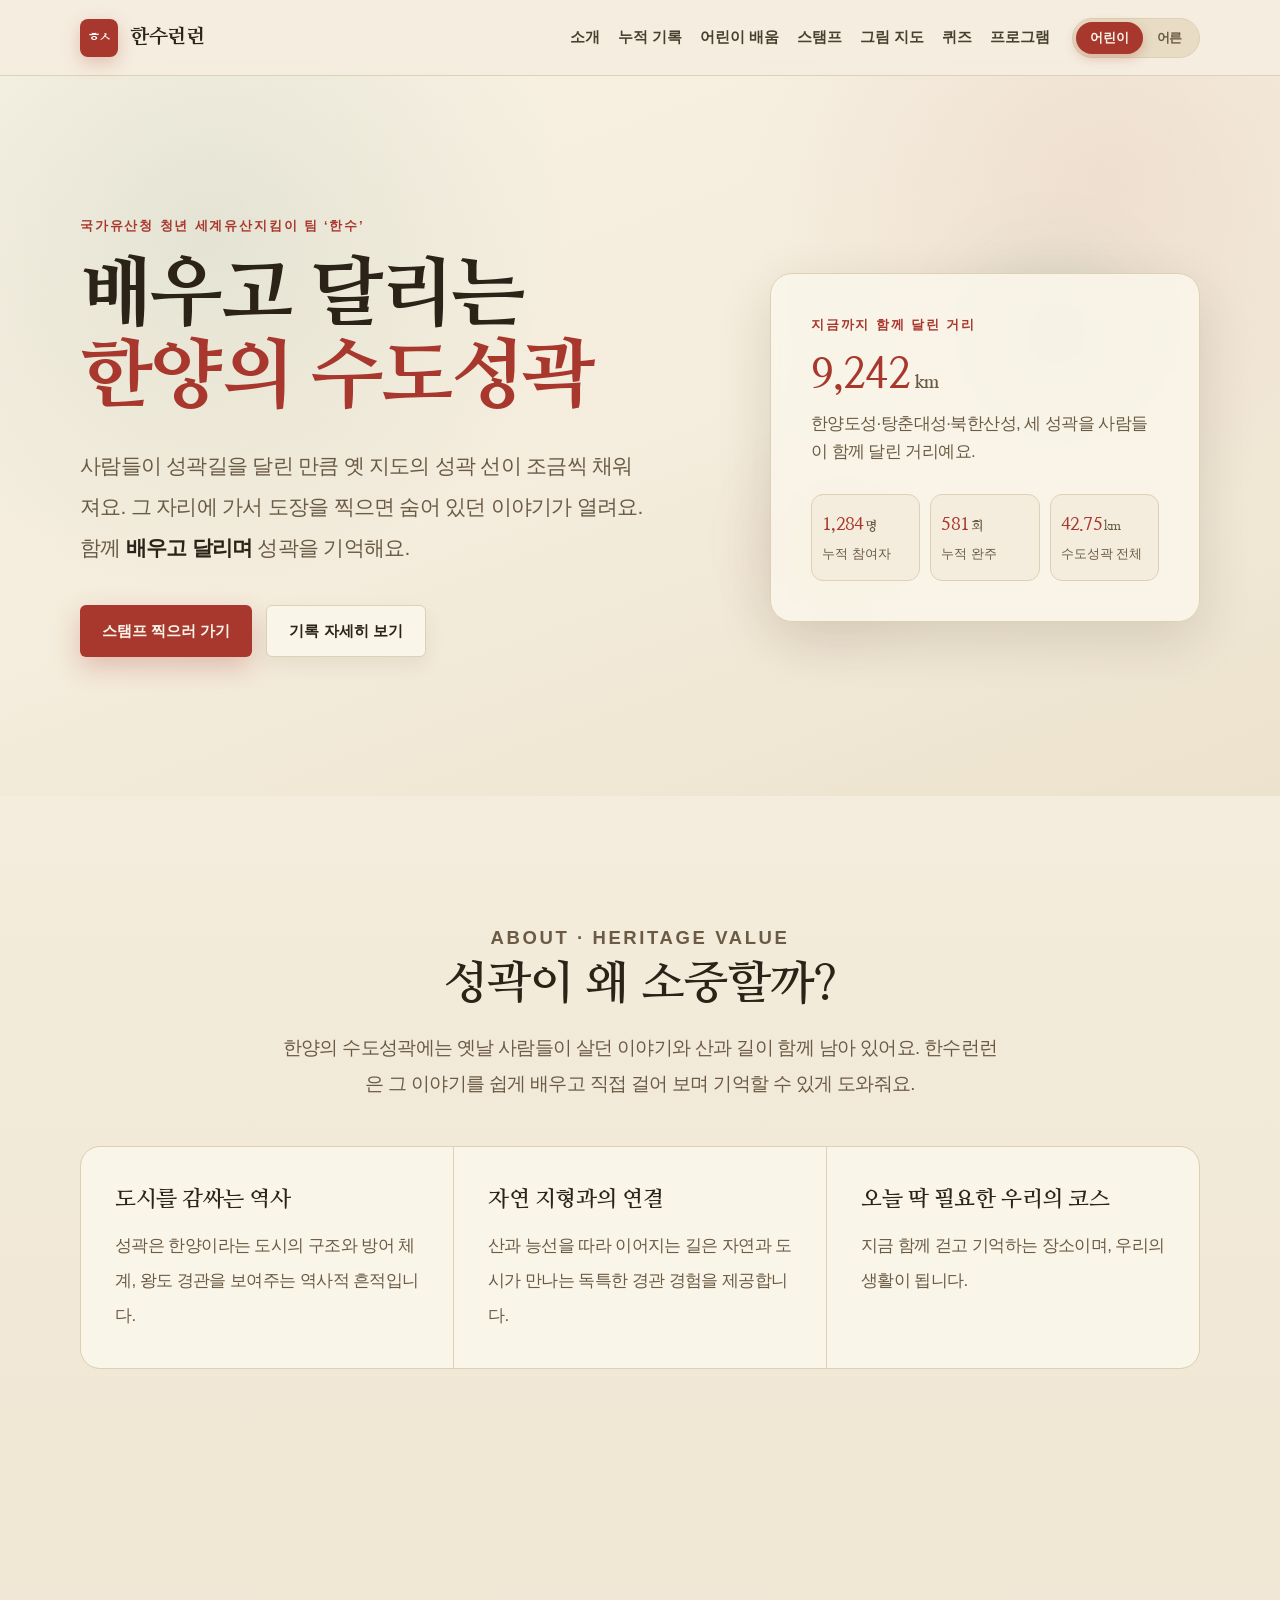
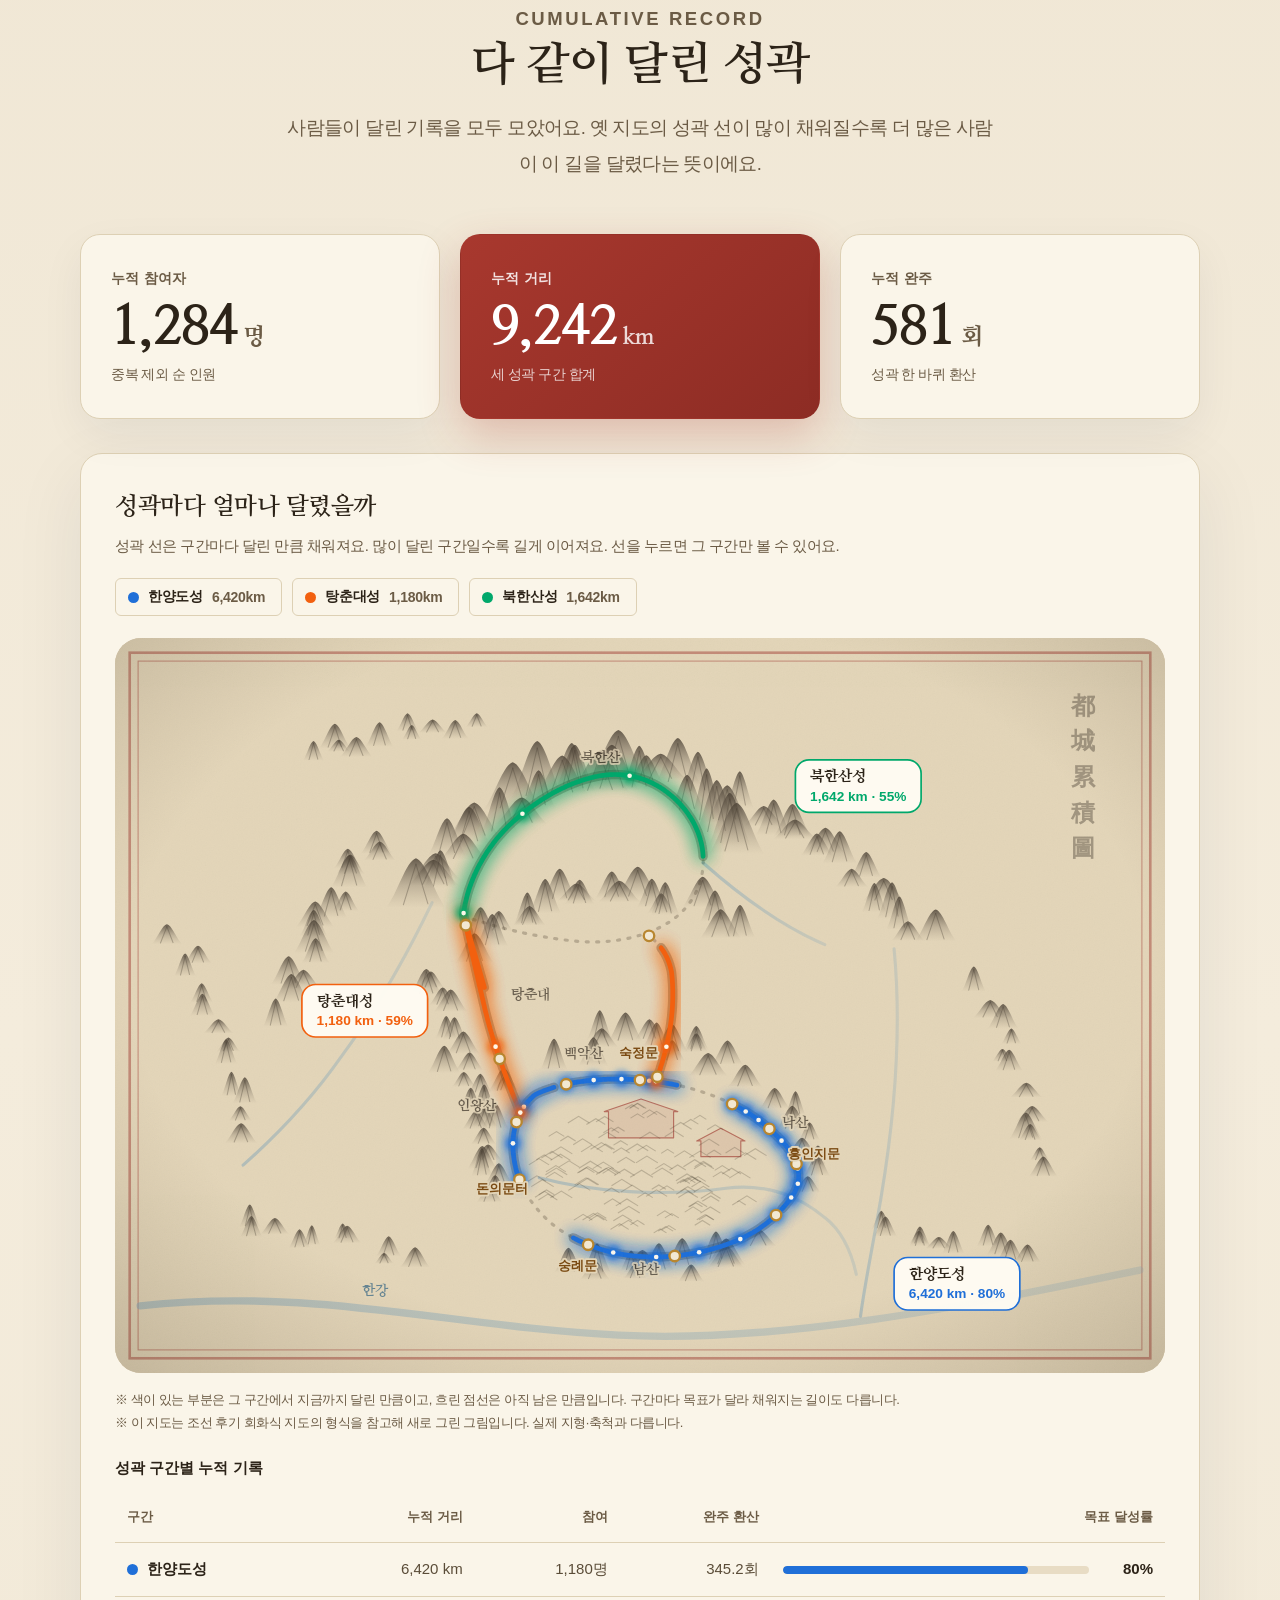
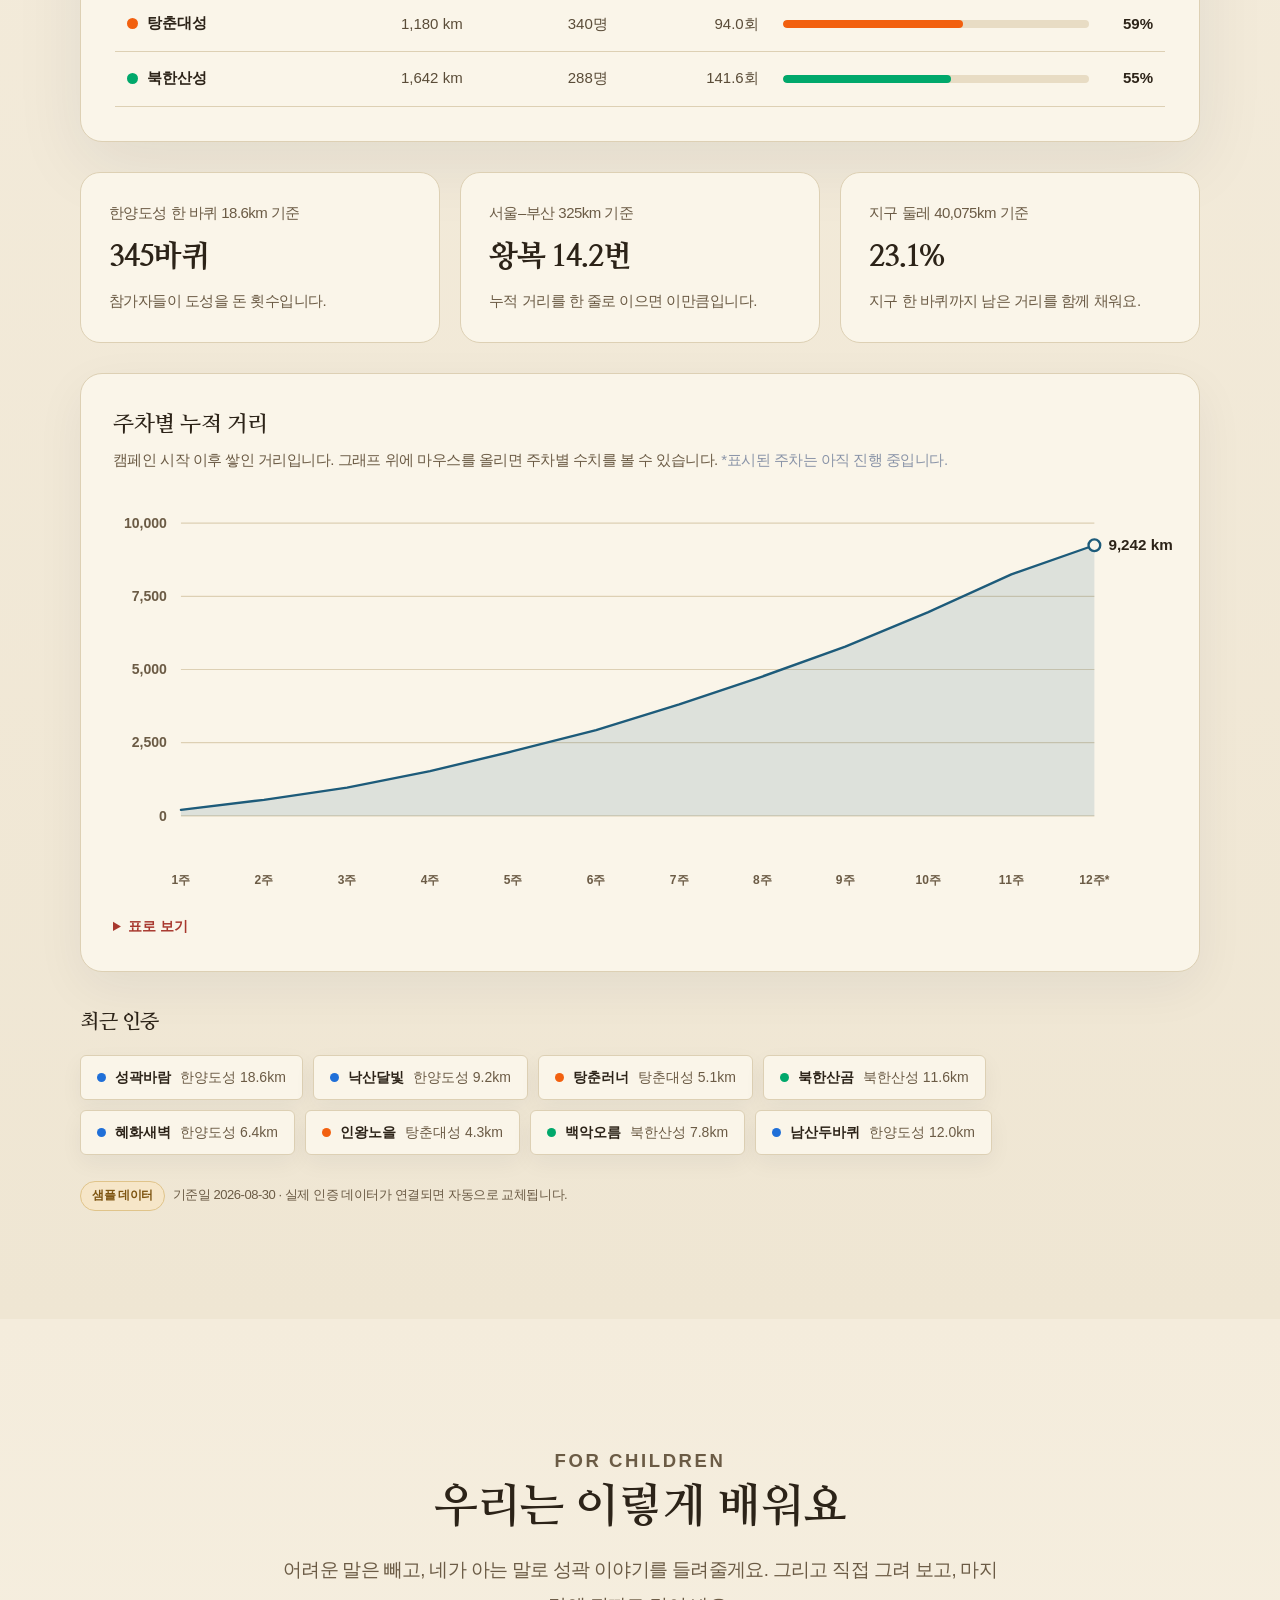
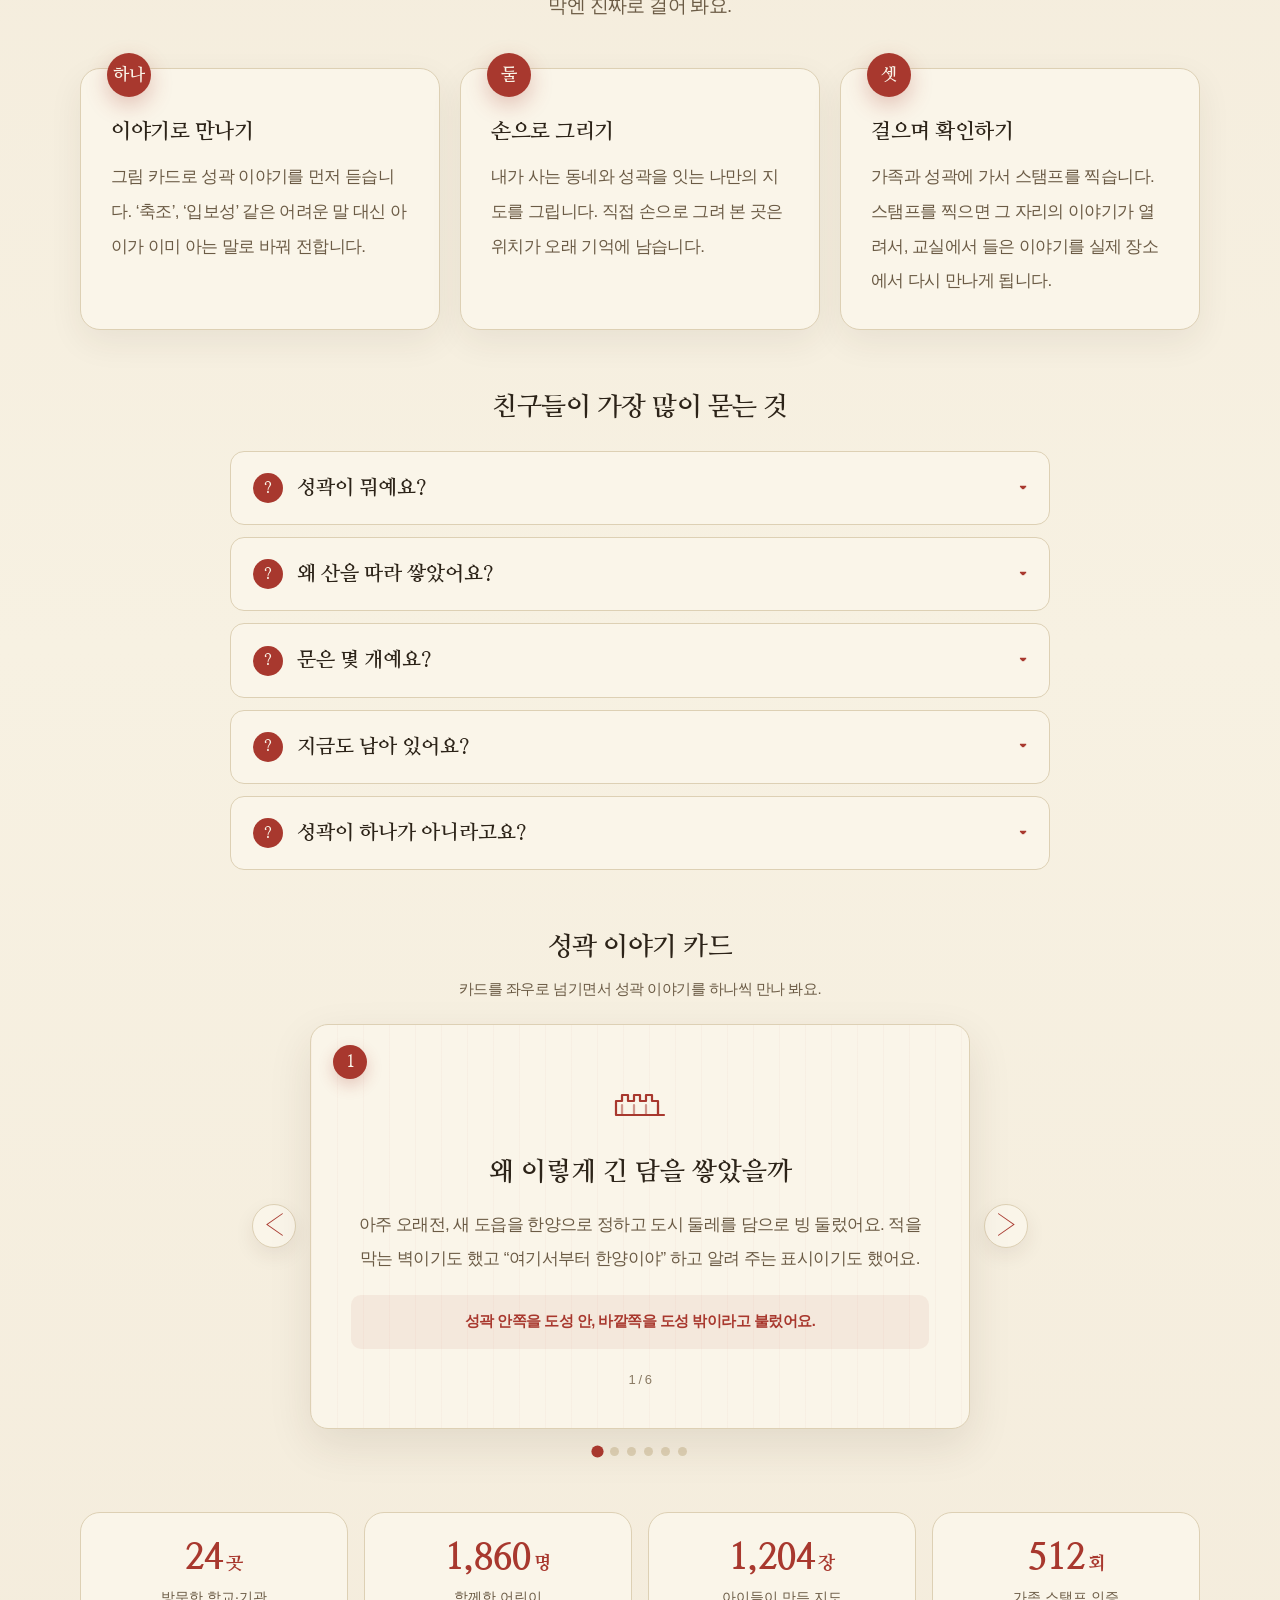
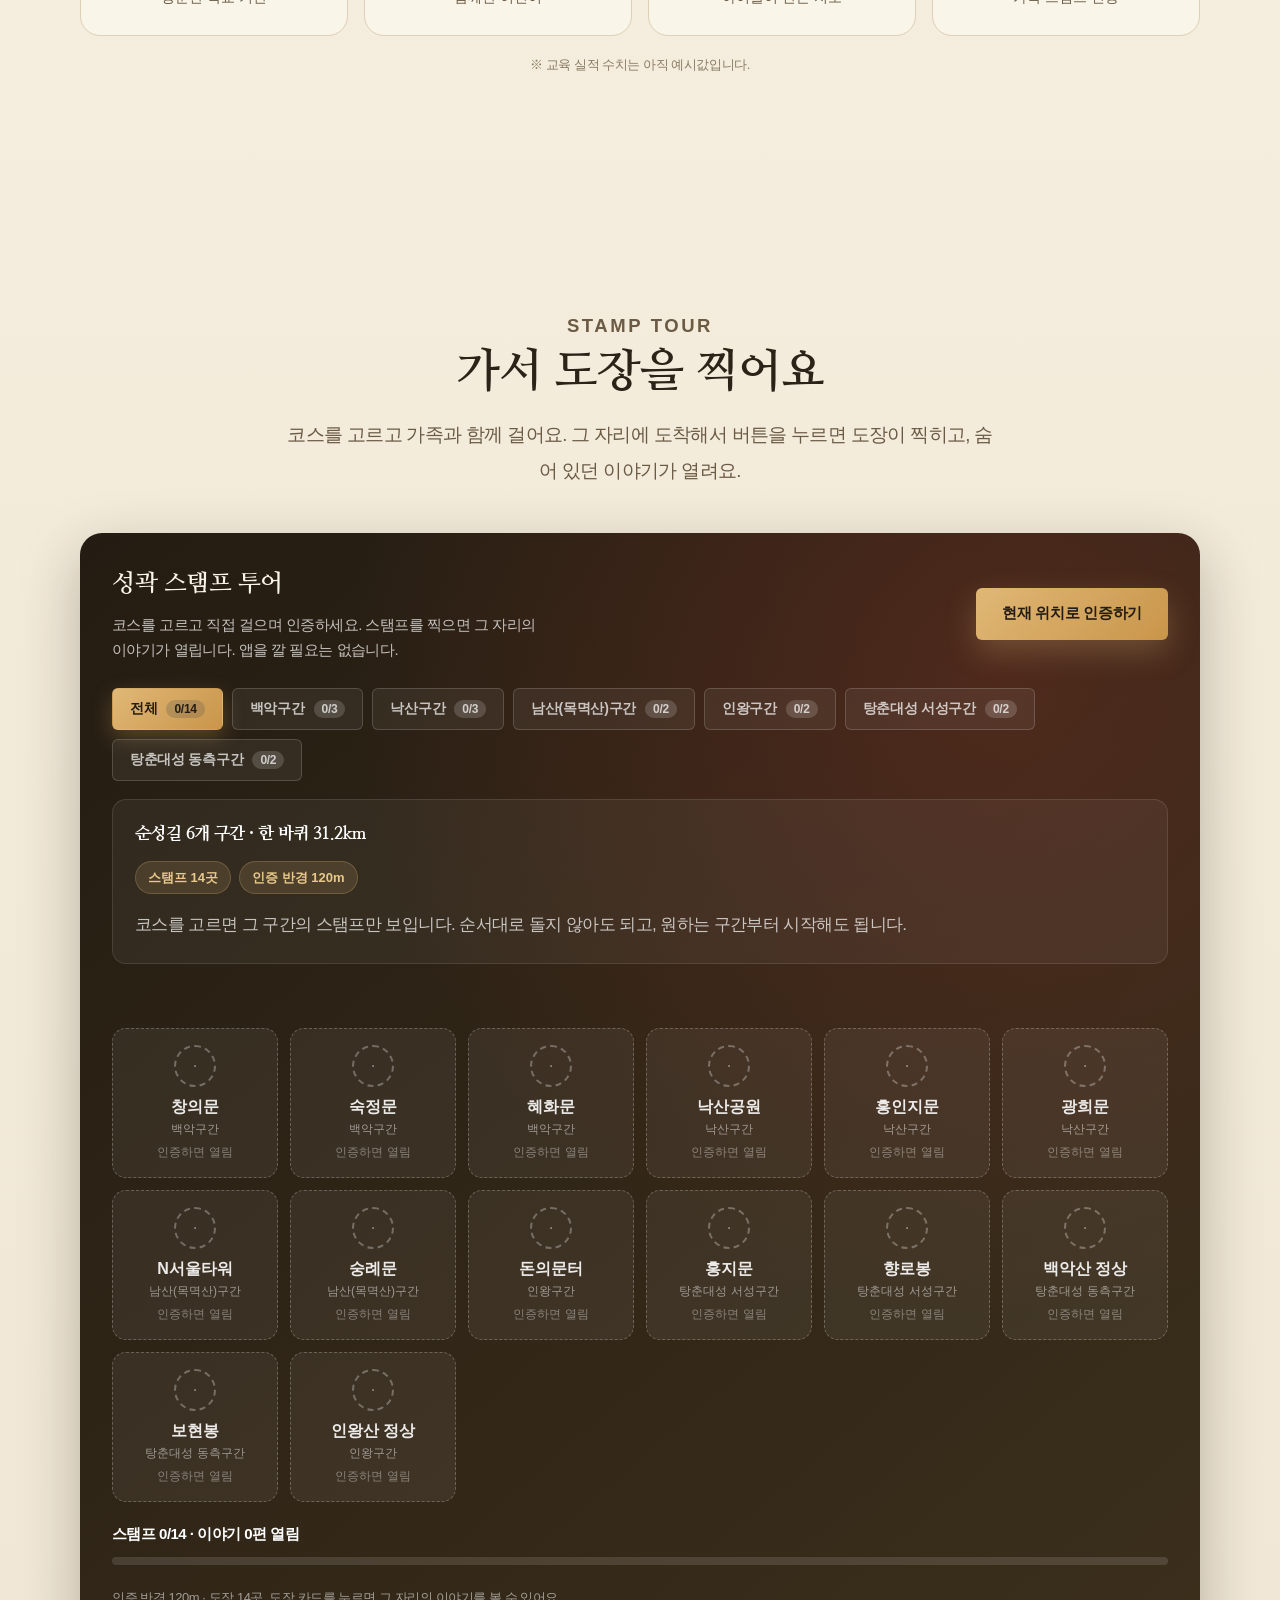
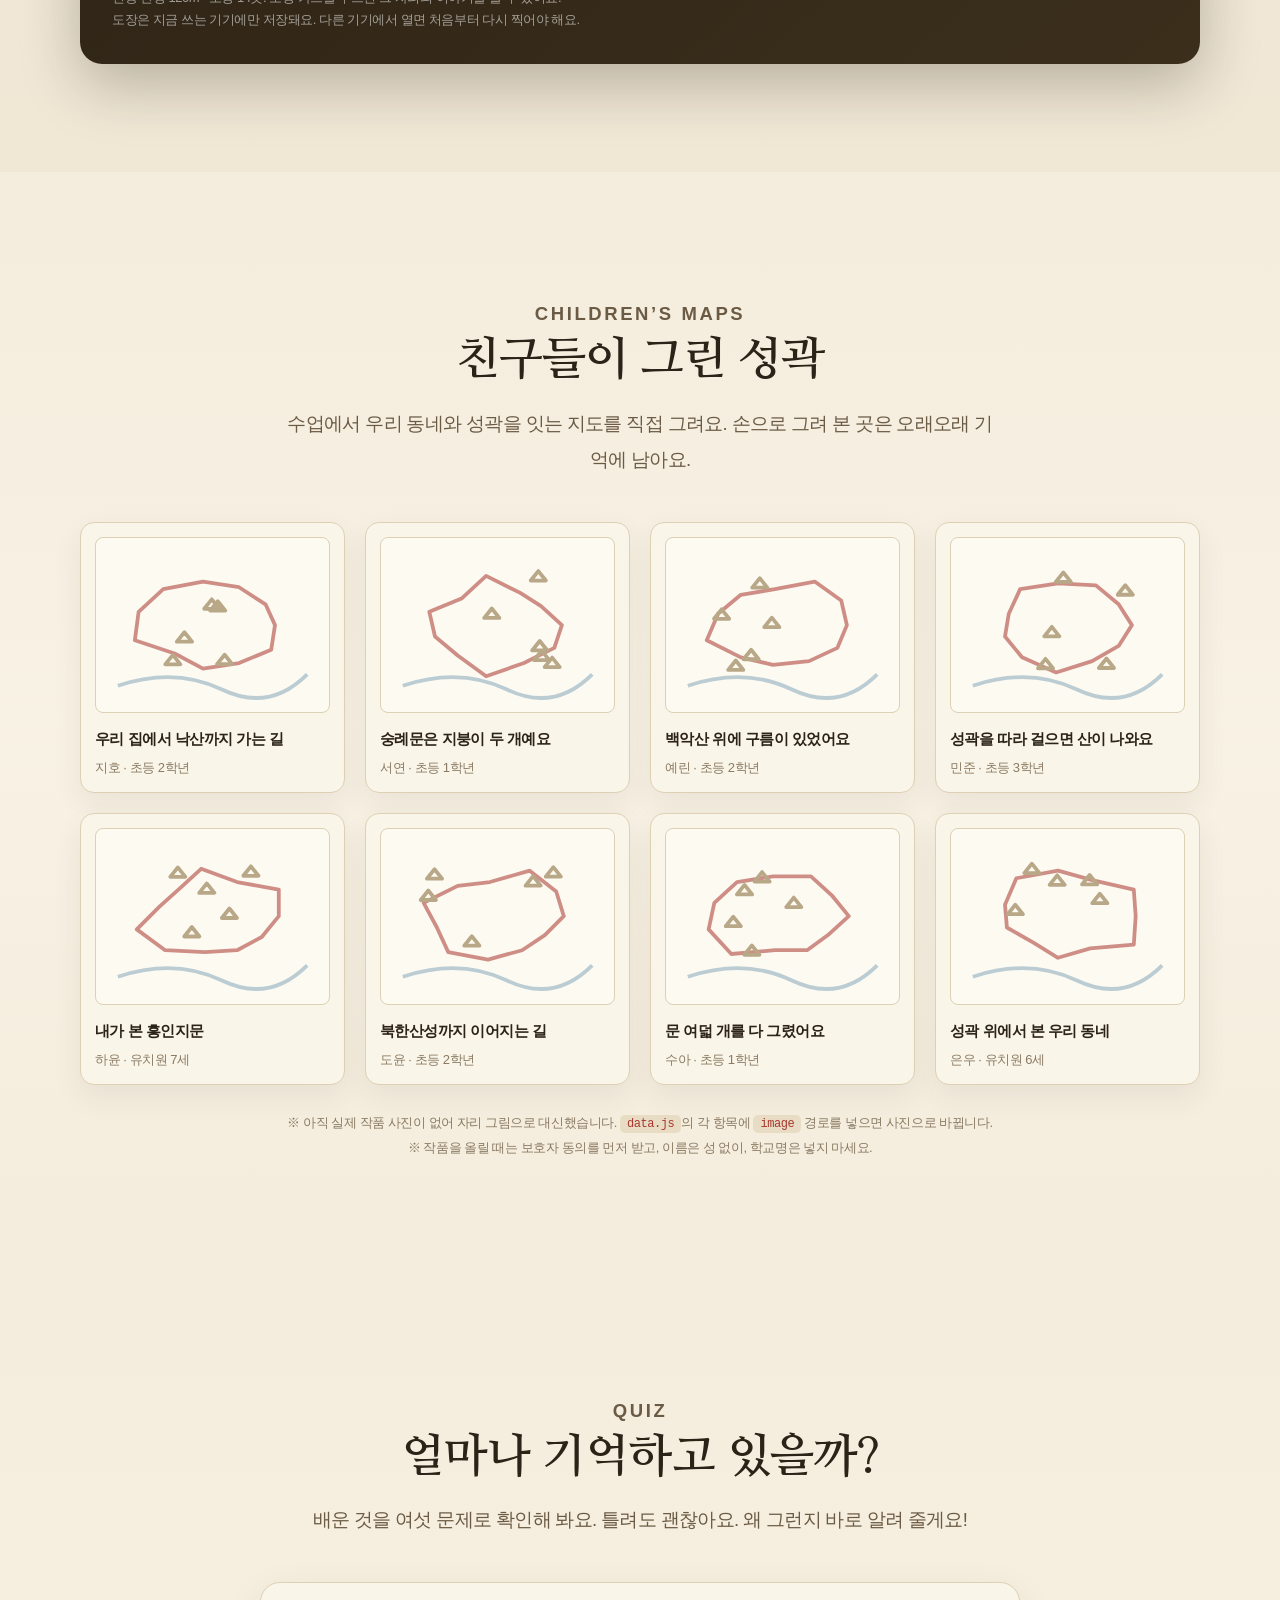
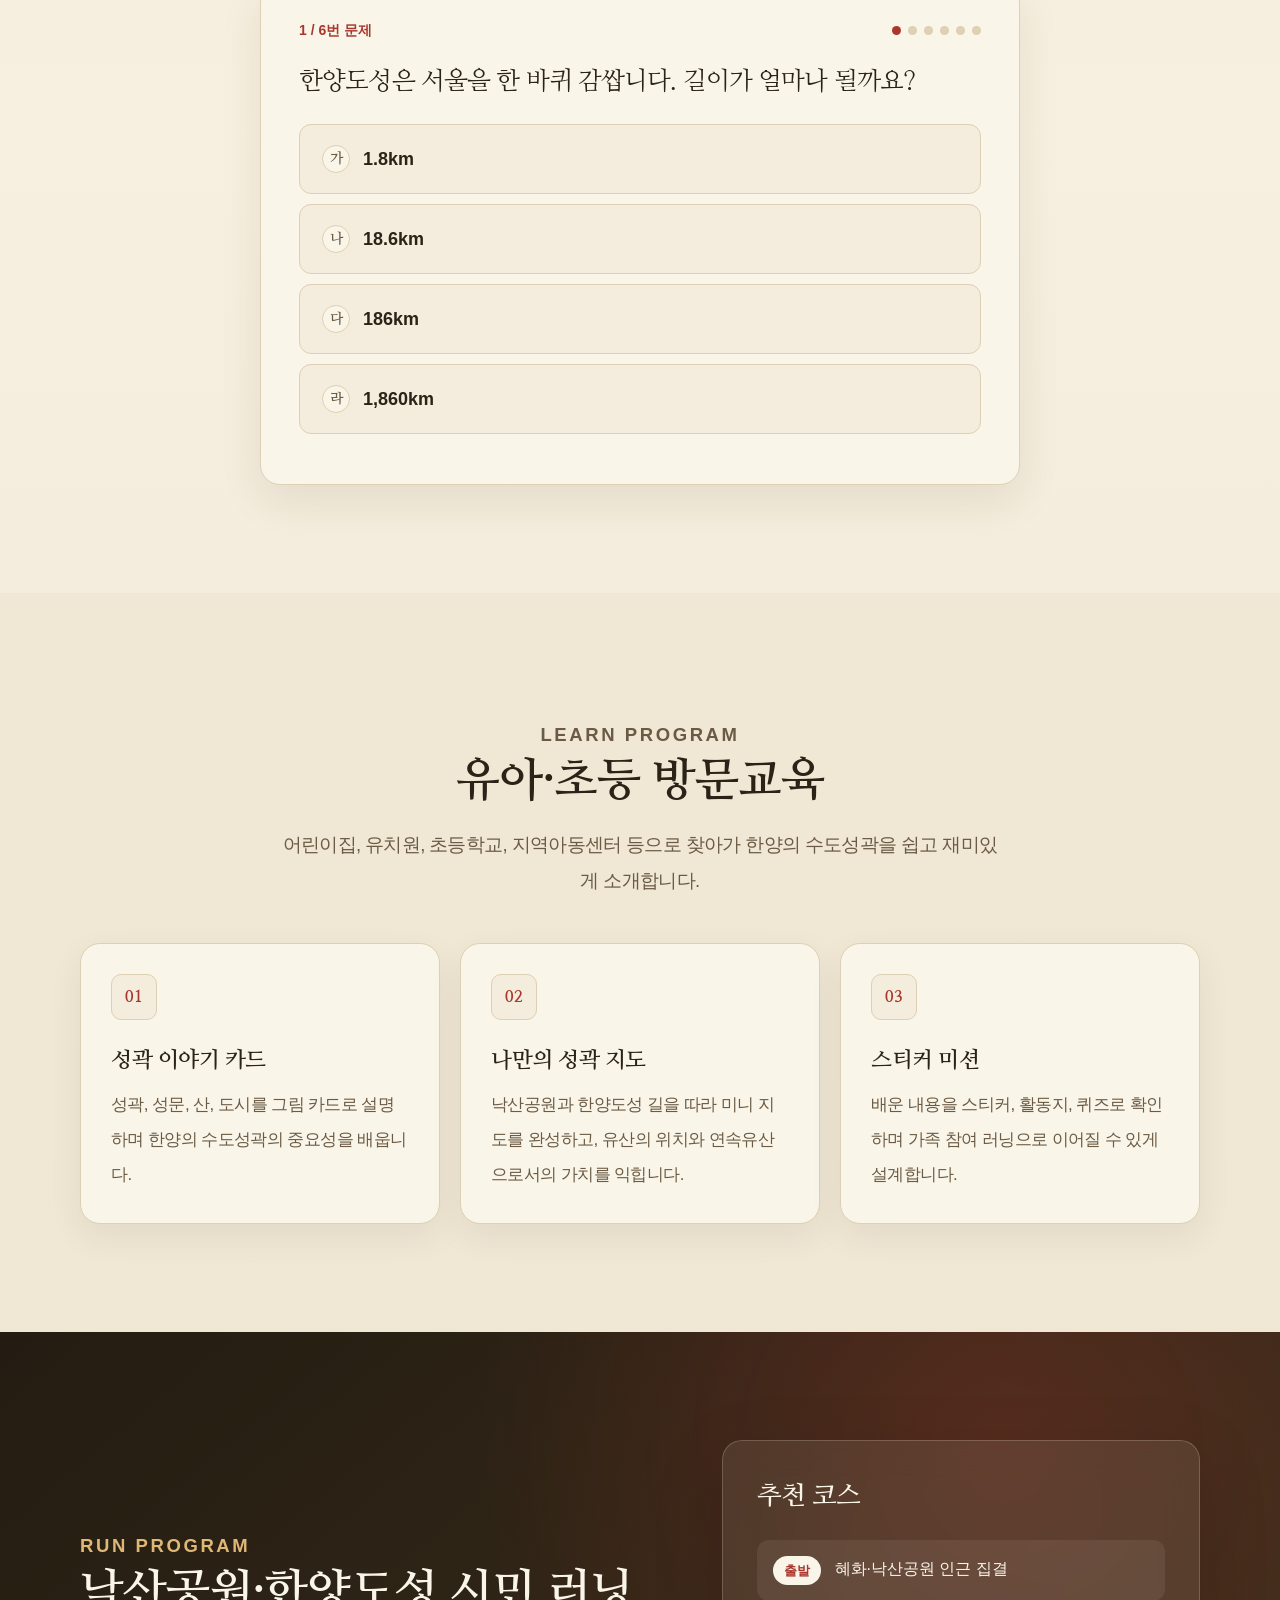
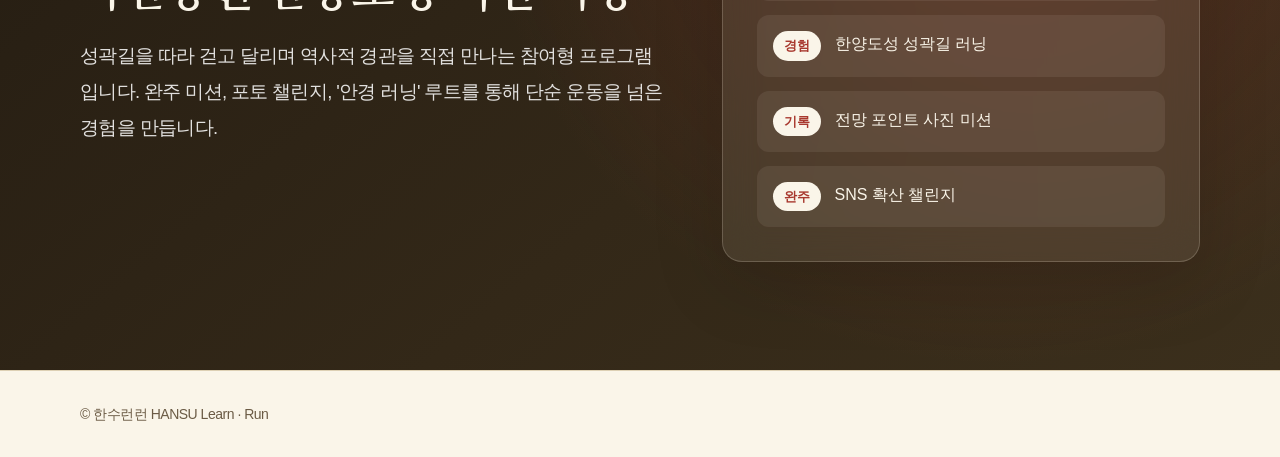
==== index.html @ 76ef2fd9 "refactor: 유산 가치와 소개를 한 섹션으로 병합 두 섹션이 같은 말을 두 번 하고 있었다.   #value  '성곽은 도시의 구조와 방어 체계, 왕도 경관을 보여주는 흔적'" ====
<!DOCTYPE html>
<html lang="ko">
<head>
  <meta charset="UTF-8" />
  <meta name="viewport" content="width=device-width, initial-scale=1.0" />
  <title>한수런런 | Learn · Run</title>
  <meta name="description" content="한수런런은 한양의 수도성곽 러닝과 유아·초등 방문교육을 통해 세계유산의 가치를 알리는 국가유산청 청년세계유산지킴이 산하의 프로젝트입니다." />
  <meta property="og:title" content="한수런런 | Learn · Run" />
  <meta property="og:description" content="달리고 배우자, 한양의 수도성곽" />
  <meta property="og:type" content="website" />
  <link rel="preconnect" href="https://fonts.googleapis.com" />
  <link rel="preconnect" href="https://fonts.gstatic.com" crossorigin />
  <link href="https://fonts.googleapis.com/css2?family=Pretendard:wght@400;500;600;700;800&family=Nanum+Myeongjo:wght@400;700;800&display=swap" rel="stylesheet" />
  <link rel="stylesheet" href="style.css" />
</head>
<body>
  <!-- 맨 위로 이동용 기준점. sticky 헤더에 id를 두면 항상 화면에 보여서
       브라우저가 "이미 도착했다"고 판단해 스크롤하지 않는다. -->
  <span id="top" class="top-anchor" aria-hidden="true"></span>
  <div class="scroll-progress" id="scrollProgress" aria-hidden="true"></div>
  <header class="site-header">
    <a class="brand" href="#top" aria-label="한수런런 홈">
      <span class="brand-mark">ㅎㅅ</span>
      <span class="brand-text">한수런런</span>
    </a>

    <button class="nav-toggle" type="button" aria-label="메뉴 열기" aria-expanded="false">
      <span></span><span></span><span></span>
    </button>

    <nav class="site-nav" aria-label="주요 메뉴">
      <a href="#about">소개</a>
      <a href="#record">누적 기록</a>
      <a href="#kids">어린이 배움</a>
      <a href="#stamp">스탬프</a>
      <a href="#gallery">그림 지도</a>
      <a href="#quiz">퀴즈</a>
      <a href="#learn">프로그램</a>
    </nav>

    <div class="mode-switch" role="group" aria-label="글 눈높이 선택">
      <button type="button" data-mode="kid">어린이</button>
      <button type="button" data-mode="adult">어른</button>
    </div>
  </header>

  <main>
    <section class="hero section-pad">
      <div class="container hero-grid">
        <div class="hero-copy">
          <p class="eyebrow">국가유산청 청년 세계유산지킴이 팀 ‘한수’</p>
          <h1>배우고 달리는<br><span>한양의 수도성곽</span></h1>
          <p class="hero-desc" data-kid="사람들이 성곽길을 달린 만큼 옛 지도의 성곽 선이 조금씩 채워져요. 그 자리에 가서 도장을 찍으면 숨어 있던 이야기가 열려요. 함께 &lt;b&gt;배우고&lt;/b&gt; &lt;b&gt;달리며&lt;/b&gt; 성곽을 기억해요.">
            시민들이 성곽길을 달린 기록이 옛 지도 위에 쌓입니다.
            달린 만큼 성곽선이 차오르고, 인증 지점에서 스탬프를 찍으면 그 자리의 이야기가 열립니다.
            아이들은 <b>배우고</b>, 우리는 <b>달리며</b> 한양의 수도성곽을 함께 기억합니다.
          </p>
          <div class="hero-actions">
            <a class="button primary" href="#stamp">스탬프 찍으러 가기</a>
            <a class="button ghost" href="#record">기록 자세히 보기</a>
          </div>

          <a class="kids-entry" href="#kids">
            <span class="ke-icon" aria-hidden="true">
              <svg viewBox="0 0 40 40"><circle cx="20" cy="11" r="5" /><path d="M20 16v11l-6 9M20 27l6 9M11 21h18" /></svg>
            </span>
            <span class="ke-text">
              <b>어린이는 여기부터</b>
              성곽 이야기 듣고 · 도장 찍고 · 퀴즈 풀기
            </span>
            <span class="ke-arrow" aria-hidden="true">→</span>
          </a>
        </div>

        <div class="hero-visual" aria-label="한수런런 프로젝트 요약 카드">
          <div class="orb orb-one"></div>
          <div class="orb orb-two"></div>
          <article class="summary-card glass">
            <div class="card-topline">지금까지 함께 달린 거리</div>
            <h2><span data-count="km">0</span><em>km</em></h2>
            <p data-kid="한양도성·탕춘대성·북한산성, 세 성곽을 사람들이 함께 달린 거리예요.">한양도성·탕춘대성·북한산성, 세 성곽을 시민들이 함께 달린 거리입니다.</p>
            <div class="mini-grid">
              <div><strong><span data-count="runners">0</span><em>명</em></strong><span>누적 참여자</span></div>
              <div><strong><span data-count="laps">0</span><em>회</em></strong><span>누적 완주</span></div>
              <div><strong>42.75<em>km</em></strong><span>수도성곽 전체</span></div>
            </div>
          </article>
        </div>
      </div>
    </section>

    <section class="section-pad soft" id="about">
      <div class="container">
        <div class="section-head center">
          <p class="section-label">ABOUT · HERITAGE VALUE</p>
          <h2 data-kid="성곽이 왜 소중할까?">한양의 수도성곽, 왜 중요할까?</h2>
          <p data-kid="한양의 수도성곽에는 옛날 사람들이 살던 이야기와 산과 길이 함께 남아 있어요. 한수런런은 그 이야기를 쉽게 배우고 직접 걸어 보며 기억할 수 있게 도와줘요.">
            한양의 수도성곽은 당대의 역사, 지형, 사람의 이동이 함께 남아 있는 유산입니다.
            국가유산청의 한수는 이 가치를 어린이 눈높이의 교육 콘텐츠와 시민 참여형 러닝으로 연결해,
            더 많은 사람이 성곽을 오늘의 생활 속에서 기억하도록 돕고자 합니다.
          </p>
        </div>
        <div class="value-list">
          <article>
            <h3>도시를 감싸는 역사</h3>
            <p>성곽은 한양이라는 도시의 구조와 방어 체계, 왕도 경관을 보여주는 역사적 흔적입니다.</p>
          </article>
          <article>
            <h3>자연 지형과의 연결</h3>
            <p>산과 능선을 따라 이어지는 길은 자연과 도시가 만나는 독특한 경관 경험을 제공합니다.</p>
          </article>
          <article>
            <h3>오늘 딱 필요한 우리의 코스</h3>
            <p>지금 함께 걷고 기억하는 장소이며, 우리의 생활이 됩니다.</p>
          </article>
        </div>
      </div>
    </section>


    <section class="section-pad record" id="record">
      <div class="container">
        <div class="section-head center">
          <p class="section-label">CUMULATIVE RECORD</p>
          <h2 data-kid="다 같이 달린 성곽">우리가 함께 달린 성곽</h2>
          <p data-kid="사람들이 달린 기록을 모두 모았어요. 옛 지도의 성곽 선이 많이 채워질수록 더 많은 사람이 이 길을 달렸다는 뜻이에요.">
            한수런런 참가자들이 남긴 기록을 모았습니다.
            옛 지도 위의 성곽선이 차오를수록, 그만큼 더 많은 사람이 이 길을 달렸다는 뜻입니다.
          </p>
        </div>

        <div class="stat-row">
          <article class="stat-tile">
            <p class="stat-label">누적 참여자</p>
            <p class="stat-value"><span data-count="runners">0</span><em>명</em></p>
            <p class="stat-sub">중복 제외 순 인원</p>
          </article>
          <article class="stat-tile accent">
            <p class="stat-label">누적 거리</p>
            <p class="stat-value"><span data-count="km">0</span><em>km</em></p>
            <p class="stat-sub">세 성곽 구간 합계</p>
          </article>
          <article class="stat-tile">
            <p class="stat-label">누적 완주</p>
            <p class="stat-value"><span data-count="laps">0</span><em>회</em></p>
            <p class="stat-sub">성곽 한 바퀴 환산</p>
          </article>
        </div>

        <div class="map-panel">
          <div class="map-head">
            <div>
              <h3 data-kid="성곽마다 얼마나 달렸을까">성곽별 누적 현황</h3>
              <p data-kid="성곽 선은 구간마다 달린 만큼 채워져요. 많이 달린 구간일수록 길게 이어져요. 선을 누르면 그 구간만 볼 수 있어요.">성곽선은 순성길 구간마다 목표 달성률만큼 채워집니다. 선을 누르면 그 구간만 볼 수 있습니다.</p>
            </div>
            <div class="map-legend" role="group" aria-label="성곽 구간 선택"></div>
          </div>

          <div class="map-stage">
            <svg class="map-svg" viewBox="0 0 1000 700" role="img" aria-labelledby="mapTitle mapDesc">
              <title id="mapTitle">한수런런 누적 러닝 지도</title>
              <desc id="mapDesc">
                북한산성·탕춘대성·한양도성 세 성곽의 누적 러닝 달성률을 옛 회화식 지도 형식으로 표현한 그림입니다.
                각 성곽의 정확한 수치는 아래 표에 정리되어 있습니다.
              </desc>

              <defs>
                <filter id="hs-grain" x="0" y="0" width="100%" height="100%">
                  <feTurbulence type="fractalNoise" baseFrequency="0.85" numOctaves="4" seed="7" result="n" />
                  <feColorMatrix in="n" type="saturate" values="0" />
                  <feComponentTransfer><feFuncA type="linear" slope="0.09" /></feComponentTransfer>
                </filter>
                <linearGradient id="hs-peak" x1="0" y1="0" x2="0" y2="1">
                  <stop offset="0%" stop-color="#4a4034" stop-opacity=".82" />
                  <stop offset="55%" stop-color="#6f6455" stop-opacity=".30" />
                  <stop offset="100%" stop-color="#8c7f6a" stop-opacity="0" />
                </linearGradient>
                <linearGradient id="hs-water" x1="0" y1="0" x2="1" y2="0">
                  <stop offset="0%" stop-color="#8aa9b8" stop-opacity=".55" />
                  <stop offset="100%" stop-color="#8aa9b8" stop-opacity=".28" />
                </linearGradient>
                <!-- 네온 발광: 넓은 블러를 두 번 겹쳐 빛 번짐을 만든다 -->
                <filter id="hs-neon" x="-30%" y="-30%" width="160%" height="160%">
                  <feGaussianBlur stdDeviation="8" result="b" />
                  <feMerge><feMergeNode in="b" /><feMergeNode in="b" /></feMerge>
                </filter>
                <filter id="hs-dotglow" x="-160%" y="-160%" width="420%" height="420%">
                  <feGaussianBlur stdDeviation="3.4" />
                </filter>
                <radialGradient id="hs-vignette" cx="50%" cy="46%" r="78%">
                  <stop offset="62%" stop-color="#2a1d0c" stop-opacity="0" />
                  <stop offset="100%" stop-color="#2a1d0c" stop-opacity=".19" />
                </radialGradient>
              </defs>

              <rect class="hs-paper" x="0" y="0" width="1000" height="700" />
              <rect x="0" y="0" width="1000" height="700" filter="url(#hs-grain)" opacity=".55" />

              <rect class="hs-frame-outer" x="14" y="14" width="972" height="672" />
              <rect class="hs-frame-inner" x="22" y="22" width="956" height="656" />

              <g class="hs-terrain" id="hsTerrain" aria-hidden="true"></g>

              <g class="hs-waters" aria-hidden="true">
                <path class="hs-river major" d="M 24 636 C 190 618, 320 656, 480 664 C 640 672, 820 634, 976 602" />
                <path class="hs-river" d="M 404 514 C 456 528, 522 532, 582 524 C 622 519, 652 532, 676 552 C 694 566, 702 588, 706 606" />
                <path class="hs-river" d="M 742 296 C 750 380, 742 462, 728 542 C 720 588, 714 616, 710 646" />
                <path class="hs-river" d="M 302 252 C 278 302, 250 352, 216 398 C 188 438, 156 472, 122 502" />
                <path class="hs-river" d="M 560 214 C 596 246, 634 274, 676 292" />
              </g>

              <g class="hs-city" id="hsCity" aria-hidden="true"></g>

              <rect class="hs-vignette" x="0" y="0" width="1000" height="700" fill="url(#hs-vignette)" aria-hidden="true" />

              <g class="hs-walls" id="hsWalls">
                <g class="hs-wall" data-wall="bukhan">
                  <path class="hs-wall-base" d="M 332 262 C 336 232, 352 200, 378 176 C 402 154, 430 138, 458 132 C 486 126, 512 134, 532 152 C 552 170, 562 194, 560 218 C 558 242, 544 262, 522 274 C 496 288, 464 292, 432 288 C 398 284, 366 276, 348 270 C 340 268, 334 266, 332 262 Z" />
                  <path class="hs-wall-fill" d="M 332 262 C 336 232, 352 200, 378 176 C 402 154, 430 138, 458 132 C 486 126, 512 134, 532 152 C 552 170, 562 194, 560 218 C 558 242, 544 262, 522 274 C 496 288, 464 292, 432 288 C 398 284, 366 276, 348 270 C 340 268, 334 266, 332 262 Z" />
                </g>
                <g class="hs-wall" data-wall="tangchun">
                  <!-- 서성: 인왕산 동북쪽 -> 북한산 비봉 (현존 구간) -->
                  <path class="hs-wall-base" d="M 386 452 C 372 418, 360 386, 352 352 C 345 322, 338 292, 332 264" />
                  <path class="hs-wall-fill" data-seg="west" d="M 386 452 C 372 418, 360 386, 352 352 C 345 322, 338 292, 332 264" />
                  <!-- 동측 연결구간: 백악산 -> 보현봉 능선 -->
                  <path class="hs-wall-base" d="M 515 422 C 528 388, 534 352, 530 318 C 526 298, 515 288, 505 281" />
                  <path class="hs-wall-fill" data-seg="east" d="M 515 422 C 528 388, 534 352, 530 318 C 526 298, 515 288, 505 281" />
                </g>
                <g class="hs-wall" data-wall="hanyang">
                  <path class="hs-wall-base" d="M 500 421 C 548 424, 598 442, 628 472 C 652 494, 656 514, 646 530 C 634 548, 616 564, 592 574 C 560 587, 528 591, 500 589 C 470 587, 442 577, 420 561 C 398 544, 383 520, 380 496 C 376 470, 384 448, 400 435 C 426 422, 466 418, 500 421 Z" />
                  <path class="hs-wall-fill" d="M 500 421 C 548 424, 598 442, 628 472 C 652 494, 656 514, 646 530 C 634 548, 616 564, 592 574 C 560 587, 528 591, 500 589 C 470 587, 442 577, 420 561 C 398 544, 383 520, 380 496 C 376 470, 384 448, 400 435 C 426 422, 466 418, 500 421 Z" />
                </g>
              </g>

              <g class="hs-runners" id="hsRunners" aria-hidden="true"></g>

              <g class="hs-course" id="hsCourse" aria-hidden="true"></g>
              <g class="hs-gates" id="hsGates" aria-hidden="true"></g>

              <g class="hs-labels" aria-hidden="true">
                <text class="hs-peak-label" x="462" y="118">북한산</text>
                <text class="hs-peak-label" x="396" y="344">탕춘대</text>
                <text class="hs-peak-label" x="446" y="400">백악산</text>
                <text class="hs-peak-label" x="344" y="450">인왕산</text>
                <text class="hs-peak-label" x="648" y="466">낙산</text>
                <text class="hs-peak-label" x="506" y="606">남산</text>
                <text class="hs-water-label" x="248" y="626">한강</text>
              </g>

              <g class="hs-cartouche" aria-hidden="true">
                <text class="hs-cartouche-text" x="922" y="72">都</text>
                <text class="hs-cartouche-text" x="922" y="106">城</text>
                <text class="hs-cartouche-text" x="922" y="140">累</text>
                <text class="hs-cartouche-text" x="922" y="174">積</text>
                <text class="hs-cartouche-text" x="922" y="208">圖</text>
              </g>

              <g class="hs-wall-labels" id="hsWallLabels"></g>
            </svg>

            <div class="map-tip" id="mapTip" role="status" aria-live="polite" hidden></div>
          </div>

          <p class="map-note">
            ※ 색이 있는 부분은 그 구간에서 지금까지 달린 만큼이고, 흐린 점선은 아직 남은 만큼입니다.
            구간마다 목표가 달라 채워지는 길이도 다릅니다.<br>
            ※ 이 지도는 조선 후기 회화식 지도의 형식을 참고해 새로 그린 그림입니다. 실제 지형·축척과 다릅니다.
          </p>

          <table class="map-table">
            <caption>성곽 구간별 누적 기록</caption>
            <thead>
              <tr>
                <th scope="col">구간</th>
                <th scope="col">누적 거리</th>
                <th scope="col">참여</th>
                <th scope="col">완주 환산</th>
                <th scope="col">목표 달성률</th>
              </tr>
            </thead>
            <tbody id="mapTableBody"></tbody>
          </table>
        </div>


        <div class="scale-grid" id="scaleGrid"></div>

        <figure class="chart-figure">
          <figcaption>
            <h3>주차별 누적 거리</h3>
            <p>캠페인 시작 이후 쌓인 거리입니다. 그래프 위에 마우스를 올리면 주차별 수치를 볼 수 있습니다. <span class="partial-note">*표시된 주차는 아직 진행 중입니다.</span></p>
          </figcaption>
          <div class="chart-stage" id="chartStage">
            <svg class="chart-svg" viewBox="0 0 900 320" role="img" aria-labelledby="chartTitle">
              <title id="chartTitle">주차별 누적 러닝 거리 추이</title>
              <g id="chartGrid" class="chart-grid"></g>
              <path id="chartArea" class="chart-area" />
              <path id="chartLine" class="chart-line" />
              <g id="chartDots" class="chart-dots"></g>
              <line id="chartCross" class="chart-cross" x1="0" x2="0" y1="24" y2="274" hidden />
            </svg>
            <div class="chart-axis" id="chartAxis"></div>
            <div class="chart-tip" id="chartTip" role="status" aria-live="polite" hidden></div>
          </div>
          <details class="chart-data">
            <summary>표로 보기</summary>
            <table>
              <thead><tr><th scope="col">주차</th><th scope="col">주간 거리</th><th scope="col">누적 거리</th></tr></thead>
              <tbody id="chartTableBody"></tbody>
            </table>
          </details>
        </figure>

        <div class="recent-block">
          <h3>최근 인증</h3>
          <ul class="recent-strip" id="recentStrip"></ul>
        </div>

        <p class="record-meta" id="recordMeta"></p>
      </div>
    </section>

    <section class="section-pad kids" id="kids">
      <div class="container">
        <div class="section-head center">
          <p class="section-label">FOR CHILDREN</p>
          <h2 data-kid="우리는 이렇게 배워요">아이들은 이렇게 배웁니다</h2>
          <p data-kid="어려운 말은 빼고, 네가 아는 말로 성곽 이야기를 들려줄게요. 그리고 직접 그려 보고, 마지막엔 진짜로 걸어 봐요.">
            성곽은 어른의 언어로 설명하면 아이에게 닿지 않습니다.
            한수런런은 아이가 이미 아는 말로 이야기를 옮기고, 손으로 그리게 하고, 마지막에는 직접 걸어 보게 합니다.
          </p>
        </div>

        <ol class="kids-steps" id="kidsSteps"></ol>

        <div class="kids-qna">
          <h3 data-kid="친구들이 가장 많이 묻는 것">아이들이 가장 많이 묻는 것</h3>
          <div class="qna-list" id="kidsQna"></div>
        </div>

        <div class="deck">
          <div class="deck-head">
            <h3>성곽 이야기 카드</h3>
            <p data-kid="카드를 좌우로 넘기면서 성곽 이야기를 하나씩 만나 봐요.">교실에서 아이들과 넘겨 보는 카드입니다. 좌우로 넘겨 보세요.</p>
          </div>
          <div class="deck-stage">
            <button class="deck-nav prev" type="button" id="deckPrev" aria-label="이전 카드">‹</button>
            <div class="deck-card" id="deckCard" aria-live="polite"></div>
            <button class="deck-nav next" type="button" id="deckNext" aria-label="다음 카드">›</button>
          </div>
          <div class="deck-dots" id="deckDots" role="tablist" aria-label="카드 선택"></div>
        </div>

        <div class="kids-stats" id="kidsStats"></div>
        <p class="kids-note">※ 교육 실적 수치는 아직 예시값입니다.</p>
      </div>
    </section>

    <section class="section-pad stamp-sec" id="stamp">
      <div class="container">
        <div class="section-head center">
          <p class="section-label">STAMP TOUR</p>
          <h2 data-kid="가서 도장을 찍어요">직접 걸으며 인증하기</h2>
          <p data-kid="코스를 고르고 가족과 함께 걸어요. 그 자리에 도착해서 버튼을 누르면 도장이 찍히고, 숨어 있던 이야기가 열려요.">
            코스를 고르고 성곽길을 걸으세요. 인증 지점에 도착해 버튼을 누르면 스탬프가 찍히고, 그 자리의 이야기가 열립니다.
          </p>
        </div>
          <div class="checkin-panel">
            <div class="checkin-head">
              <div>
                <h3>성곽 스탬프 투어</h3>
                <p>코스를 고르고 직접 걸으며 인증하세요. 스탬프를 찍으면 그 자리의 이야기가 열립니다. 앱을 깔 필요는 없습니다.</p>
              </div>
              <button class="checkin-btn" type="button" id="checkinBtn">현재 위치로 인증하기</button>
            </div>

            <div class="course-tabs" id="courseTabs" role="tablist" aria-label="순성길 코스 선택"></div>
            <div class="course-info" id="courseInfo"></div>

            <p class="checkin-status" id="checkinStatus" role="status" aria-live="polite"></p>
            <ul class="stamp-grid" id="stampGrid"></ul>
            <div class="story-panel" id="storyPanel" hidden></div>
            <p class="checkin-progress" id="checkinProgress"></p>
            <p class="checkin-note" id="checkinNote"></p>
          </div>
      </div>
    </section>

    <section class="section-pad gallery-sec" id="gallery">
      <div class="container">
        <div class="section-head center">
          <p class="section-label">CHILDREN&rsquo;S MAPS</p>
          <h2 data-kid="친구들이 그린 성곽">아이들이 그린 성곽</h2>
          <p data-kid="수업에서 우리 동네와 성곽을 잇는 지도를 직접 그려요. 손으로 그려 본 곳은 오래오래 기억에 남아요.">
            수업에서 아이들은 자기가 사는 동네와 성곽을 잇는 지도를 직접 그립니다.
            손으로 그려 본 곳은 오래 기억에 남습니다.
          </p>
        </div>
        <ul class="gallery-grid" id="galleryGrid"></ul>
        <p class="gallery-note" id="galleryNote"></p>
      </div>
    </section>

    <section class="section-pad quiz-sec" id="quiz">
      <div class="container">
        <div class="section-head center">
          <p class="section-label">QUIZ</p>
          <h2>얼마나 기억하고 있을까?</h2>
          <p data-kid="배운 것을 여섯 문제로 확인해 봐요. 틀려도 괜찮아요. 왜 그런지 바로 알려 줄게요!">배운 내용을 여섯 문제로 확인해 보세요. 틀려도 괜찮아요 — 왜 그런지 바로 알려 드립니다.</p>
        </div>

        <div class="quiz-card" id="quizCard">
          <div class="quiz-top">
            <span class="quiz-step" id="quizStep"></span>
            <span class="quiz-dots" id="quizDots"></span>
          </div>
          <p class="quiz-q" id="quizQ"></p>
          <ul class="quiz-options" id="quizOptions"></ul>
          <div class="quiz-feedback" id="quizFeedback" role="status" aria-live="polite" hidden></div>
          <div class="quiz-actions">
            <button class="quiz-next" type="button" id="quizNext" hidden>다음 문제</button>
          </div>
        </div>

        <div class="quiz-result" id="quizResult" hidden></div>
      </div>
    </section>


    <section class="section-pad" id="learn">
      <div class="container">
        <div class="section-head center">
          <p class="section-label">LEARN PROGRAM</p>
          <h2>유아·초등 방문교육</h2>
          <p>어린이집, 유치원, 초등학교, 지역아동센터 등으로 찾아가 한양의 수도성곽을 쉽고 재미있게 소개합니다.</p>
        </div>
        <div class="cards three">
          <article class="card">
            <span class="icon">01</span>
            <h3>성곽 이야기 카드</h3>
            <p>성곽, 성문, 산, 도시를 그림 카드로 설명하며 한양의 수도성곽의 중요성을 배웁니다.</p>
          </article>
          <article class="card">
            <span class="icon">02</span>
            <h3>나만의 성곽 지도</h3>
            <p>낙산공원과 한양도성 길을 따라 미니 지도를 완성하고, 유산의 위치와 연속유산으로서의 가치를 익힙니다.</p>
          </article>
          <article class="card">
            <span class="icon">03</span>
            <h3>스티커 미션</h3>
            <p>배운 내용을 스티커, 활동지, 퀴즈로 확인하며 가족 참여 러닝으로 이어질 수 있게 설계합니다.</p>
          </article>
        </div>
      </div>
    </section>

    <section class="section-pad gradient" id="run">
      <div class="container run-grid">
        <div class="section-head light">
          <p class="section-label">RUN PROGRAM</p>
          <h2>낙산공원·한양도성 시민 러닝</h2>
          <p>
            성곽길을 따라 걷고 달리며 역사적 경관을 직접 만나는 참여형 프로그램입니다.
            완주 미션, 포토 챌린지, '안경 러닝' 루트를 통해 단순 운동을 넘은 경험을 만듭니다.
          </p>
        </div>
        <div class="route-card">
          <h3>추천 코스</h3>
          <ol>
            <li><span>출발</span>혜화·낙산공원 인근 집결</li>
            <li><span>경험</span>한양도성 성곽길 러닝</li>
            <li><span>기록</span>전망 포인트 사진 미션</li>
            <li><span>완주</span>SNS 확산 챌린지</li>
          </ol>
        </div>
      </div>
    </section>

  </main>

  <button class="to-top" id="toTop" type="button" aria-label="맨 위로 이동">
    <svg viewBox="0 0 24 24" aria-hidden="true"><path d="M12 19V5M5 12l7-7 7 7" /></svg>
    <span>맨 위로</span>
  </button>

  <footer class="site-footer">
    <div class="container footer-inner">
      <p>© 한수런런 HANSU Learn · Run</p>
    </div>
  </footer>

  <script src="data.js"></script>
  <script src="script.js"></script>
  <script src="api.js"></script>
</body>
</html>
---- style.css ----
:root{
  --navy:#14213d;
  --blue:#3d7eff;
  --purple:#7c5cff;
  --mint:#42d6c3;
  --sky:#eaf5ff;
  --lavender:#f2efff;
  --white:#ffffff;
  --ink:#182033;
  --muted:#647084;
  --line:#e6eaf1;
  --shadow:0 22px 70px rgba(48,70,120,.16);
  --radius:28px;
}
*{box-sizing:border-box}
html{scroll-behavior:smooth}
body{
  margin:0;
  font-family:Pretendard,-apple-system,BlinkMacSystemFont,"Segoe UI",sans-serif;
  color:var(--ink);
  background:linear-gradient(180deg,#fbfdff 0%,#ffffff 52%,#f7fbff 100%);
  line-height:1.65;
}
a{color:inherit;text-decoration:none}
.container{width:min(1120px,calc(100% - 40px));margin:0 auto}
.section-pad{padding:108px 0}
.site-header{
  position:sticky;top:0;z-index:50;
  display:flex;align-items:center;justify-content:space-between;
  height:76px;padding:0 max(24px,calc((100vw - 1120px)/2));
  background:rgba(255,255,255,.78);backdrop-filter:blur(18px);
  border-bottom:1px solid rgba(230,234,241,.85)
}
.brand{display:flex;align-items:center;gap:12px;font-weight:800;color:var(--navy)}
.brand-mark{
  width:38px;height:38px;border-radius:14px;display:grid;place-items:center;
  color:#fff;background:linear-gradient(135deg,var(--blue),var(--purple) 56%,var(--mint));
  font-size:13px;letter-spacing:-.04em;box-shadow:0 10px 28px rgba(61,126,255,.28)
}
.brand-text{font-size:20px;letter-spacing:-.05em}
.site-nav{display:flex;align-items:center;gap:28px;font-size:15px;font-weight:700;color:#344057}
.site-nav a{transition:.2s ease}.site-nav a:hover{color:var(--blue)}
.nav-cta{padding:10px 16px;border:1px solid var(--line);border-radius:999px;background:#fff;box-shadow:0 8px 24px rgba(20,33,61,.05)}
.nav-toggle{display:none;background:transparent;border:0;padding:8px}.nav-toggle span{display:block;width:22px;height:2px;background:var(--navy);margin:5px 0;border-radius:10px}
.hero{min-height:720px;display:flex;align-items:center;position:relative;overflow:hidden;background:
  radial-gradient(circle at 18% 20%,rgba(66,214,195,.22),transparent 28%),
  radial-gradient(circle at 84% 16%,rgba(124,92,255,.18),transparent 26%),
  linear-gradient(135deg,#ffffff 0%,#f7fbff 48%,#f3f0ff 100%)}
.hero-grid{display:grid;grid-template-columns:1.08fr .92fr;gap:72px;align-items:center}
.eyebrow,.section-label{margin:0 0 18px;color:var(--blue);font-size:14px;font-weight:800;letter-spacing:.08em;text-transform:uppercase}
h1,h2,h3,p{letter-spacing:-.035em}h1{margin:0;color:var(--navy);font-size:clamp(42px,6vw,76px);line-height:1.08;font-weight:800}h1 span{background:linear-gradient(90deg,var(--blue),var(--purple));-webkit-background-clip:text;background-clip:text;color:transparent}
.hero-desc{max-width:690px;margin:28px 0 0;font-size:19px;color:#4f5d74;line-height:1.85}.hero-desc b{color:var(--navy)}
.hero-actions{display:flex;gap:14px;align-items:center;flex-wrap:wrap;margin-top:36px}.button{display:inline-flex;align-items:center;justify-content:center;min-height:52px;padding:0 22px;border-radius:999px;font-weight:800;font-size:15px;transition:.2s ease}.button.primary{color:#fff;background:linear-gradient(135deg,var(--blue),var(--purple));box-shadow:0 16px 36px rgba(61,126,255,.28)}.button.primary:hover{transform:translateY(-2px);box-shadow:0 20px 46px rgba(61,126,255,.34)}.button.ghost{background:#fff;color:var(--navy);border:1px solid var(--line);box-shadow:0 12px 30px rgba(20,33,61,.07)}
.hero-visual{position:relative;min-height:470px}.orb{position:absolute;border-radius:999px;filter:blur(2px);opacity:.9}.orb-one{width:260px;height:260px;right:18px;top:10px;background:linear-gradient(135deg,rgba(66,214,195,.44),rgba(61,126,255,.18))}.orb-two{width:220px;height:220px;left:12px;bottom:20px;background:linear-gradient(135deg,rgba(124,92,255,.32),rgba(234,245,255,.5))}.glass{background:rgba(255,255,255,.76);backdrop-filter:blur(22px);border:1px solid rgba(255,255,255,.9);box-shadow:var(--shadow)}
.summary-card{position:absolute;inset:72px 0 auto auto;width:min(430px,100%);border-radius:34px;padding:40px}.card-topline{font-size:13px;font-weight:900;color:var(--purple);letter-spacing:.08em}.summary-card h2{font-size:42px;margin:16px 0 10px;color:var(--navy);line-height:1.15}.summary-card p{margin:0;color:var(--muted);font-size:17px}.mini-grid{display:grid;grid-template-columns:repeat(3,1fr);gap:10px;margin-top:28px}.mini-grid div{padding:18px 12px;border-radius:20px;background:linear-gradient(180deg,#fff,#f6f9ff);border:1px solid var(--line)}.mini-grid strong{display:block;color:var(--blue);font-size:14px}.mini-grid span{display:block;color:var(--muted);font-size:13px;margin-top:2px}
.soft{background:linear-gradient(180deg,#fff,#f7fbff)}.two-col{display:grid;grid-template-columns:.85fr 1fr;gap:70px;align-items:start}.two-col h2,.section-head h2{margin:0;color:var(--navy);font-size:clamp(30px,4vw,46px);line-height:1.25}.lead-box{padding:32px;border-radius:var(--radius);background:#fff;border:1px solid var(--line);box-shadow:0 16px 50px rgba(20,33,61,.06)}.lead-box p{margin:0;font-size:18px;color:#536078}
.section-head{max-width:720px;margin-bottom:44px}.section-head.center{text-align:center;margin-left:auto;margin-right:auto}.section-head p{font-size:17px;color:var(--muted);margin:16px 0 0}.cards{display:grid;gap:20px}.cards.three{grid-template-columns:repeat(3,1fr)}.card{padding:30px;border-radius:var(--radius);background:#fff;border:1px solid var(--line);box-shadow:0 16px 44px rgba(20,33,61,.06);transition:.2s ease}.card:hover{transform:translateY(-5px);box-shadow:0 22px 64px rgba(61,126,255,.13)}.icon{display:inline-grid;place-items:center;width:46px;height:46px;border-radius:16px;background:linear-gradient(135deg,#edf7ff,#f2efff);color:var(--blue);font-weight:900}.card h3{margin:22px 0 10px;font-size:22px;color:var(--navy)}.card p{margin:0;color:var(--muted)}
.gradient{background:linear-gradient(135deg,var(--blue),var(--purple));color:#fff;overflow:hidden}.run-grid{display:grid;grid-template-columns:1fr .82fr;gap:58px;align-items:center}.section-head.light .section-label{color:#d9fff8}.section-head.light h2{color:#fff}.section-head.light p{color:rgba(255,255,255,.86);font-size:18px}.route-card{padding:34px;border-radius:32px;background:rgba(255,255,255,.16);border:1px solid rgba(255,255,255,.28);box-shadow:0 22px 70px rgba(0,0,0,.15);backdrop-filter:blur(18px)}.route-card h3{margin:0 0 22px;font-size:26px}.route-card ol{list-style:none;padding:0;margin:0;display:grid;gap:14px}.route-card li{display:flex;gap:14px;align-items:flex-start;padding:16px;border-radius:20px;background:rgba(255,255,255,.14)}.route-card span{flex:0 0 auto;display:inline-flex;min-width:48px;justify-content:center;padding:4px 10px;border-radius:999px;background:#fff;color:var(--blue);font-size:13px;font-weight:900}
.value-list{display:grid;grid-template-columns:repeat(3,1fr);gap:1px;background:var(--line);border:1px solid var(--line);border-radius:var(--radius);overflow:hidden}.value-list article{background:#fff;padding:34px}.value-list h3{margin:0 0 12px;font-size:22px;color:var(--navy)}.value-list p{margin:0;color:var(--muted)}
.site-footer{border-top:1px solid var(--line);background:#fff}.footer-inner{height:86px;display:flex;align-items:center;justify-content:space-between;color:var(--muted);font-size:14px}.footer-inner a{font-weight:800;color:var(--blue)}
@media (max-width:880px){.site-header{height:68px;padding:0 20px}.nav-toggle{display:block}.site-nav{position:absolute;left:20px;right:20px;top:76px;display:none;flex-direction:column;align-items:stretch;gap:0;padding:14px;background:#fff;border:1px solid var(--line);border-radius:22px;box-shadow:var(--shadow)}.site-nav.open{display:flex}.site-nav a{padding:14px}.nav-cta{text-align:center}.section-pad{padding:76px 0}.hero{min-height:auto}.hero-grid,.two-col,.run-grid{grid-template-columns:1fr;gap:36px}.hero-visual{min-height:380px}.summary-card{inset:32px auto auto 0}.cards.three,.value-list{grid-template-columns:1fr}h1{font-size:44px}.hero-desc{font-size:17px}}
@media (max-width:520px){.container{width:min(100% - 28px,1120px)}.brand-text{font-size:18px}.summary-card{padding:28px}.summary-card h2{font-size:34px}.mini-grid{grid-template-columns:1fr}.button{width:100%}.hero-actions{align-items:stretch}h1{font-size:38px}}

/* =====================================================================
   누적 러닝 기록 섹션 (#record)
   색상 주의: --w-* 세 색은 색각 이상 검증을 통과한 조합입니다.
   변경하려면 대비/구분도 검증을 다시 거치세요.
   ===================================================================== */
:root{
  --paper:#e3d5b8;
  --paper-hi:#f2e8d2;
  --paper-lo:#d3c19c;
  --map-ink:#4a4034;
  --map-ink-soft:#8c7f6a;
  --map-frame:#a4453a;
  --w-hanyang:#1f6fd8;
  --w-tangchun:#f2600f;
  --w-bukhan:#00a86b;
}
.record{background:linear-gradient(180deg,#f7fbff 0%,#fff 40%,#f8f5ee 100%)}
.record .section-head{margin-bottom:52px}

/* --- 핵심 카운터 --- */
.stat-row{display:grid;grid-template-columns:repeat(3,1fr);gap:20px;margin-bottom:34px}
.stat-tile{
  padding:32px 30px;border-radius:var(--radius);background:#fff;
  border:1px solid var(--line);box-shadow:0 16px 44px rgba(20,33,61,.06)
}
.stat-tile.accent{
  background:linear-gradient(135deg,var(--blue),var(--purple));border-color:transparent;
  box-shadow:0 20px 52px rgba(61,126,255,.28)
}
.stat-label{margin:0;font-size:14px;font-weight:800;letter-spacing:.02em;color:var(--muted)}
.stat-tile.accent .stat-label{color:rgba(255,255,255,.86)}
.stat-value{
  margin:10px 0 6px;color:var(--navy);font-size:clamp(38px,5vw,54px);font-weight:800;
  line-height:1.05;letter-spacing:-.05em;font-variant-numeric:tabular-nums
}
.stat-tile.accent .stat-value{color:#fff}
.stat-value em{font-style:normal;font-size:.42em;font-weight:800;margin-left:6px;color:var(--muted)}
.stat-tile.accent .stat-value em{color:rgba(255,255,255,.82)}
.stat-sub{margin:0;font-size:14px;color:var(--muted)}
.stat-tile.accent .stat-sub{color:rgba(255,255,255,.78)}

/* --- 지도 패널 --- */
.map-panel{
  padding:34px;border-radius:34px;background:#fff;border:1px solid var(--line);
  box-shadow:0 22px 70px rgba(20,33,61,.08)
}
.map-head{display:flex;flex-wrap:wrap;gap:20px;align-items:flex-end;justify-content:space-between;margin-bottom:22px}
.map-head h3{margin:0;font-size:24px;color:var(--navy)}
.map-head p{margin:6px 0 0;font-size:15px;color:var(--muted)}
.map-legend{display:flex;flex-wrap:wrap;gap:10px}
.legend-chip{
  display:inline-flex;align-items:center;gap:9px;padding:9px 16px 9px 12px;border-radius:999px;
  border:1px solid var(--line);background:#fff;color:var(--navy);
  font-family:inherit;font-size:14px;font-weight:800;letter-spacing:-.02em;
  cursor:pointer;transition:.18s ease
}
.legend-chip .dot{width:11px;height:11px;border-radius:999px;background:var(--chip);flex:0 0 auto}
.legend-chip .chip-km{font-weight:700;color:var(--muted);font-variant-numeric:tabular-nums}
.legend-chip:hover{transform:translateY(-2px);box-shadow:0 10px 26px rgba(20,33,61,.1)}
.legend-chip[aria-pressed="true"]{border-color:var(--chip);background:color-mix(in srgb,var(--chip) 10%,#fff);box-shadow:0 10px 26px color-mix(in srgb,var(--chip) 26%,transparent)}
.legend-chip:focus-visible{outline:3px solid var(--blue);outline-offset:2px}

.map-stage{position:relative;border-radius:26px;overflow:hidden;background:var(--paper)}
.map-svg{display:block;width:100%;height:auto}
.hs-paper{fill:var(--paper)}
.hs-frame-outer,.hs-frame-inner{fill:none;stroke:var(--map-frame);opacity:.5}
.hs-frame-outer{stroke-width:2.5}
.hs-frame-inner{stroke-width:1}
.hs-peak{fill:url(#hs-peak)}
.hs-peak-line{fill:none;stroke:var(--map-ink);stroke-width:1;opacity:.34;stroke-linecap:round}
.hs-river{fill:none;stroke:url(#hs-water);stroke-width:3;stroke-linecap:round}
.hs-river.major{stroke-width:7}
.hs-house{fill:none;stroke:var(--map-ink);stroke-width:1;opacity:.32}
.hs-palace{fill:rgba(164,69,58,.14);stroke:var(--map-frame);stroke-width:1.1;opacity:.7;stroke-linejoin:round}

.hs-wall-base{fill:none;stroke:var(--map-ink);stroke-width:3;opacity:.20;stroke-linecap:round;stroke-dasharray:2 7}
.hs-wall-fill{
  fill:none;stroke:var(--wc);stroke-width:5.5;stroke-linecap:round;stroke-linejoin:round;
  filter:drop-shadow(0 1px 2px rgba(0,0,0,.16));
  transition:stroke-dashoffset 1.4s cubic-bezier(.22,.75,.3,1),opacity .25s ease,stroke-width .2s ease
}
.hs-wall[data-wall="hanyang"]{--wc:var(--w-hanyang)}
.hs-wall[data-wall="tangchun"]{--wc:var(--w-tangchun)}
.hs-wall[data-wall="bukhan"]{--wc:var(--w-bukhan)}
.hs-wall{cursor:pointer}
.hs-wall-fill,.hs-wall-glow{cursor:pointer}
.hs-wall:hover .hs-wall-fill{stroke-width:7.5}
.hs-walls.has-focus .hs-wall:not(.is-focused){opacity:.26}
.hs-walls.has-focus .hs-wall.is-focused .hs-wall-fill{stroke-width:7.5}

.hs-gate circle{fill:var(--paper-hi);stroke:var(--map-frame);stroke-width:1.6}
.hs-gate text{
  font-family:inherit;font-size:12px;font-weight:700;fill:var(--map-ink);
  text-anchor:middle;paint-order:stroke;stroke:var(--paper);stroke-width:3.5;stroke-linejoin:round
}
.hs-peak-label,.hs-water-label{
  font-family:inherit;font-size:13px;font-weight:700;fill:var(--map-ink);opacity:.78;
  text-anchor:middle;paint-order:stroke;stroke:var(--paper);stroke-width:3.5;stroke-linejoin:round
}
.hs-water-label{fill:#5a7d8f;opacity:.9}
.hs-cartouche-text{font-family:inherit;font-size:23px;font-weight:700;fill:var(--map-ink);opacity:.5;text-anchor:middle}

/* 지도 위 직접 라벨 — 대비가 낮은 색을 쓰므로 라벨은 반드시 유지할 것 */
.hs-wall-label{pointer-events:none}
.hs-wall-label rect{fill:#fff;stroke:var(--wl);stroke-width:1.6;rx:13}
.hs-wall-label .wl-name{font-family:inherit;font-size:14px;font-weight:800;fill:var(--navy)}
.hs-wall-label .wl-km{font-family:inherit;font-size:13px;font-weight:700;fill:var(--wl);font-variant-numeric:tabular-nums}

.map-tip{
  position:absolute;z-index:5;pointer-events:none;transform:translate(-50%,-100%);
  padding:12px 15px;border-radius:16px;background:rgba(24,32,51,.94);color:#fff;
  font-size:13px;line-height:1.55;white-space:nowrap;box-shadow:0 14px 38px rgba(0,0,0,.26)
}
.map-tip strong{display:block;font-size:15px;margin-bottom:3px}
.map-tip .tip-km{font-variant-numeric:tabular-nums;color:#9fd0ff}

.map-note{margin:16px 0 0;font-size:13px;color:var(--muted);line-height:1.7}

.map-table{width:100%;border-collapse:collapse;margin-top:22px;font-size:15px}
.map-table caption{text-align:left;font-weight:800;color:var(--navy);padding-bottom:12px}
.map-table th,.map-table td{padding:14px 12px;border-bottom:1px solid var(--line);text-align:right}
.map-table th:first-child,.map-table td:first-child{text-align:left}
.map-table thead th{font-size:13px;font-weight:800;color:var(--muted)}
.map-table tbody td{color:#41506b;font-variant-numeric:tabular-nums}
.map-table .seg-name{display:inline-flex;align-items:center;gap:9px;font-weight:800;color:var(--navy)}
.map-table .seg-name i{width:11px;height:11px;border-radius:999px;background:var(--sc);flex:0 0 auto}
.map-table .bar{position:relative;display:block;width:100%;min-width:120px;height:8px;border-radius:999px;background:var(--line);overflow:hidden}
.map-table .bar span{position:absolute;inset:0 auto 0 0;border-radius:999px;background:var(--sc)}
.map-table .rate-cell{display:flex;align-items:center;gap:12px;justify-content:flex-end}
.map-table .rate-num{min-width:52px;text-align:right;font-weight:800;color:var(--navy)}

/* --- 환산 스토리텔링 --- */
.scale-grid{display:grid;grid-template-columns:repeat(3,1fr);gap:20px;margin-top:30px}
.scale-card{padding:28px;border-radius:var(--radius);background:linear-gradient(180deg,#fff,#f6f9ff);border:1px solid var(--line)}
.scale-card p{margin:0;color:var(--muted);font-size:15px}
.scale-card strong{display:block;margin:8px 0 6px;color:var(--navy);font-size:30px;font-weight:800;letter-spacing:-.04em;font-variant-numeric:tabular-nums}

/* --- 주차별 누적 차트 --- */
.chart-figure{margin:30px 0 0;padding:32px;border-radius:34px;background:#fff;border:1px solid var(--line);box-shadow:0 16px 50px rgba(20,33,61,.06)}
.chart-figure figcaption h3{margin:0;font-size:22px;color:var(--navy)}
.chart-figure figcaption p{margin:6px 0 22px;font-size:15px;color:var(--muted)}
.chart-stage{position:relative}
.chart-svg{display:block;width:100%;height:auto;overflow:visible}
.chart-grid line{stroke:var(--line);stroke-width:1}
.chart-grid text{font-family:inherit;font-size:12px;font-weight:700;fill:var(--muted)}
.chart-area{fill:rgba(61,126,255,.13);stroke:none}
.chart-line{fill:none;stroke:var(--blue);stroke-width:2;stroke-linecap:round;stroke-linejoin:round}
.chart-dots circle{fill:#fff;stroke:var(--blue);stroke-width:2;opacity:0;transition:opacity .15s ease}
.chart-dots circle.on{opacity:1}
.chart-dots .last-dot{opacity:1}
.chart-cross{stroke:var(--navy);stroke-width:1;stroke-dasharray:3 4;opacity:.35}
.chart-end-label{font-family:inherit;font-size:13px;font-weight:800;fill:var(--navy);font-variant-numeric:tabular-nums}
.chart-axis{position:relative;height:24px;margin-top:2px}
.chart-axis span{position:absolute;transform:translateX(-50%);font-size:12px;font-weight:700;color:var(--muted);white-space:nowrap}
.chart-tip{
  position:absolute;z-index:5;pointer-events:none;transform:translate(-50%,-118%);
  padding:11px 14px;border-radius:14px;background:rgba(24,32,51,.94);color:#fff;
  font-size:13px;line-height:1.5;white-space:nowrap;box-shadow:0 14px 38px rgba(0,0,0,.26)
}
.chart-tip b{display:block;font-size:15px;font-variant-numeric:tabular-nums}
.chart-tip i{font-style:normal;color:#9fd0ff}
.chart-data{margin-top:20px;font-size:14px}
.chart-data summary{cursor:pointer;font-weight:800;color:var(--blue)}
.chart-data table{width:100%;border-collapse:collapse;margin-top:14px}
.chart-data th,.chart-data td{padding:10px 12px;border-bottom:1px solid var(--line);text-align:right;color:#41506b;font-variant-numeric:tabular-nums}
.chart-data th:first-child,.chart-data td:first-child{text-align:left}
.chart-data thead th{font-size:13px;color:var(--muted)}

/* --- 최근 인증 --- */
.recent-block{margin-top:34px}
.recent-block h3{margin:0 0 16px;font-size:20px;color:var(--navy)}
.recent-strip{list-style:none;padding:0;margin:0;display:flex;flex-wrap:wrap;gap:10px}
.recent-strip li{
  display:inline-flex;align-items:center;gap:9px;padding:10px 16px;border-radius:999px;
  background:#fff;border:1px solid var(--line);font-size:14px;color:#41506b;
  box-shadow:0 8px 22px rgba(20,33,61,.05)
}
.recent-strip i{width:9px;height:9px;border-radius:999px;background:var(--sc);flex:0 0 auto}
.recent-strip b{color:var(--navy);font-weight:800}
.recent-strip span{font-variant-numeric:tabular-nums;color:var(--muted)}

.record-meta{margin:26px 0 0;font-size:13px;color:var(--muted)}
.record-meta .sample-badge{
  display:inline-block;margin-right:8px;padding:4px 11px;border-radius:999px;
  background:#fff4e5;color:#9a5b12;border:1px solid #ffdcae;font-weight:800;font-size:12px
}

@media (max-width:880px){
  .stat-row,.scale-grid{grid-template-columns:1fr}
  .map-panel,.chart-figure{padding:22px;border-radius:26px}
  .map-head{align-items:flex-start}
  .map-table{font-size:14px}
  .map-table th,.map-table td{padding:12px 8px}
  .map-table .bar{min-width:64px}
  .hs-wall-label{display:none}
}
@media (max-width:520px){
  .map-panel,.chart-figure{padding:18px}
  .map-table thead th:nth-child(3),.map-table tbody td:nth-child(3),
  .map-table thead th:nth-child(4),.map-table tbody td:nth-child(4){display:none}
}
@media (prefers-reduced-motion:reduce){
  .hs-wall-fill{transition:none}
}
/* SVG 요소에는 브라우저 기본 [hidden] 규칙이 적용되지 않는다 — 직접 지정 */
.chart-cross[hidden],.chart-svg [hidden]{display:none}
.partial-note{color:#8a94a8}

/* =====================================================================
   지도 — 고지도 × 네온
   ===================================================================== */
.map-stage{background:var(--paper);box-shadow:inset 0 0 80px rgba(58,44,23,.18)}
.hs-paper{fill:var(--paper)}
.hs-vignette{pointer-events:none}

/* 아직 달리지 않은 구간: 먹으로 그은 점선 */
.hs-wall-base{fill:none;stroke:#3b3020;stroke-width:3;opacity:.26;stroke-linecap:round;stroke-dasharray:2 8}

/* 네온 3겹: 먹 그림자 → 발광 → 코어 */
.hs-wall-shadow{
  fill:none;stroke:#2a1d0c;stroke-width:9;opacity:.30;
  stroke-linecap:round;stroke-linejoin:round
}
.hs-wall-glow{
  fill:none;stroke:var(--wc);stroke-width:7;opacity:.85;
  stroke-linecap:round;stroke-linejoin:round;filter:url(#hs-neon)
}
.hs-wall-fill{
  fill:none;stroke:var(--wc);stroke-width:4.5;stroke-linecap:round;stroke-linejoin:round;
  filter:none
}
.hs-wall-shadow,.hs-wall-glow,.hs-wall-fill{
  transition:stroke-dashoffset 1.6s cubic-bezier(.22,.75,.3,1),opacity .25s ease,stroke-width .2s ease
}
/* 이제 성곽 하나가 여러 구간으로 나뉘므로 강조도 구간 단위로 건다 */
.hs-wall-fill.is-hot{stroke-width:6.5}
.hs-wall-glow.is-hot{opacity:1;stroke-width:10}
.hs-wall-shadow.is-dim,.hs-wall-glow.is-dim,.hs-wall-fill.is-dim{opacity:.18}
.hs-walls.has-focus .hs-wall:not(.is-focused){opacity:.2}
.hs-walls.has-focus .hs-wall.is-focused .hs-wall-fill{stroke-width:6}
.hs-walls.has-focus .hs-wall.is-focused .hs-wall-glow{opacity:1;stroke-width:9}

/* 성곽선 위를 흐르는 러너 빛 입자 */
.hs-runner-glow{filter:url(#hs-dotglow)}
.hs-runner-core{fill:#fff9ec}

/* 종이 위 요소들을 깊어진 배경에 맞춰 재조정 */
.hs-peak-label,.hs-water-label,.hs-gate text{stroke:var(--paper)}
.hs-cartouche-text{opacity:.42}
.hs-gate circle{fill:var(--paper-hi)}
.hs-house{opacity:.26}
.hs-wall-label rect{fill:rgba(255,252,244,.96)}

@media (prefers-reduced-motion:reduce){
  .hs-wall-shadow,.hs-wall-glow,.hs-wall-fill{transition:none}
}

/* =====================================================================
   지오펜스 스탬프 인증
   ===================================================================== */
.checkin-panel{
  margin-top:24px;padding:32px;border-radius:34px;
  background:linear-gradient(135deg,#101728,#1b2340 60%,#241c33);
  color:#fff;box-shadow:0 22px 70px rgba(16,23,40,.3)
}
.checkin-head{display:flex;flex-wrap:wrap;gap:20px;align-items:center;justify-content:space-between}
.checkin-head h3{margin:0;font-size:24px;color:#fff}
.checkin-head p{margin:8px 0 0;font-size:15px;color:rgba(255,255,255,.72);max-width:52ch}
.checkin-btn{
  flex:0 0 auto;min-height:52px;padding:0 26px;border:0;border-radius:999px;cursor:pointer;
  font-family:inherit;font-size:15px;font-weight:800;letter-spacing:-.02em;color:#12203a;
  background:linear-gradient(135deg,#7ee8c6,#8fd0ff);
  box-shadow:0 14px 34px rgba(126,232,198,.28);transition:.2s ease
}
.checkin-btn:hover:not(:disabled){transform:translateY(-2px);box-shadow:0 18px 44px rgba(126,232,198,.4)}
.checkin-btn:disabled{opacity:.55;cursor:progress}
.checkin-btn:focus-visible{outline:3px solid #8fd0ff;outline-offset:3px}
.checkin-status{
  margin:20px 0 0;min-height:22px;font-size:15px;font-weight:700;color:rgba(255,255,255,.86)
}
.checkin-status.ok{color:#7ee8c6}
.checkin-status.warn{color:#ffcf8f}
.checkin-status.err{color:#ff9f9f}

.stamp-grid{list-style:none;padding:0;margin:22px 0 0;display:grid;gap:12px;
  grid-template-columns:repeat(auto-fill,minmax(148px,1fr))}
.stamp{
  position:relative;padding:16px 14px;border-radius:20px;text-align:center;
  background:rgba(255,255,255,.06);border:1px dashed rgba(255,255,255,.24);transition:.25s ease
}
.stamp .stamp-mark{
  display:grid;place-items:center;width:42px;height:42px;margin:0 auto 10px;border-radius:999px;
  border:2px dashed rgba(255,255,255,.3);font-size:17px;color:rgba(255,255,255,.45)
}
.stamp .stamp-name{display:block;font-size:15px;font-weight:800;color:rgba(255,255,255,.9)}
.stamp .stamp-course{display:block;margin-top:3px;font-size:12px;color:rgba(255,255,255,.5)}
.stamp .stamp-dist{display:block;margin-top:6px;font-size:12px;color:#8fd0ff;font-variant-numeric:tabular-nums}
.stamp.done{
  background:linear-gradient(135deg,rgba(126,232,198,.18),rgba(143,208,255,.12));
  border-style:solid;border-color:rgba(126,232,198,.55)
}
.stamp.done .stamp-mark{
  border-style:solid;border-color:#7ee8c6;color:#12203a;background:#7ee8c6;
  box-shadow:0 0 22px rgba(126,232,198,.55)
}
.stamp.done .stamp-name{color:#fff}
.stamp.near{border-color:rgba(143,208,255,.5)}
.checkin-note{margin:22px 0 0;font-size:13px;line-height:1.75;color:rgba(255,255,255,.55)}
.checkin-note code{
  padding:2px 7px;border-radius:6px;background:rgba(255,255,255,.1);
  font-size:12px;color:#8fd0ff
}

@media (max-width:880px){
  .checkin-panel{padding:22px;border-radius:26px}
  .checkin-btn{width:100%}
  .stamp-grid{grid-template-columns:repeat(auto-fill,minmax(130px,1fr))}
}

/* --- 코스 선택 탭 --- */
.course-tabs{display:flex;flex-wrap:wrap;gap:9px;margin-top:26px}
.course-tab{
  display:inline-flex;align-items:center;gap:9px;padding:11px 17px;border-radius:999px;cursor:pointer;
  font-family:inherit;font-size:14px;font-weight:800;letter-spacing:-.02em;
  color:rgba(255,255,255,.72);background:rgba(255,255,255,.06);
  border:1px solid rgba(255,255,255,.16);transition:.18s ease
}
.course-tab:hover{background:rgba(255,255,255,.12);color:#fff}
.course-tab[aria-selected="true"]{
  color:#12203a;background:linear-gradient(135deg,#7ee8c6,#8fd0ff);border-color:transparent;
  box-shadow:0 10px 26px rgba(126,232,198,.28)
}
.course-tab .tab-count{
  font-size:12px;font-weight:800;padding:2px 8px;border-radius:999px;
  background:rgba(255,255,255,.16);color:inherit;font-variant-numeric:tabular-nums
}
.course-tab[aria-selected="true"] .tab-count{background:rgba(18,32,58,.16)}
.course-tab:focus-visible{outline:3px solid #8fd0ff;outline-offset:3px}

/* --- 선택한 코스 요약 --- */
.course-info{margin-top:18px;padding:20px 22px;border-radius:22px;background:rgba(255,255,255,.05);border:1px solid rgba(255,255,255,.1)}
.course-info .ci-route{margin:0;font-size:17px;font-weight:800;color:#fff}
.course-info .ci-meta{display:flex;flex-wrap:wrap;gap:8px;margin:12px 0 0}
.course-info .ci-meta span{
  padding:5px 12px;border-radius:999px;font-size:13px;font-weight:700;
  background:rgba(143,208,255,.14);color:#cfe6ff;border:1px solid rgba(143,208,255,.22)
}
.course-info .ci-meta .ci-level{background:rgba(255,207,143,.14);color:#ffcf8f;border-color:rgba(255,207,143,.26)}
.course-info p.ci-desc{margin:14px 0 0;font-size:14.5px;line-height:1.8;color:rgba(255,255,255,.72)}

/* --- 스탬프 카드를 버튼으로 --- */
.stamp{
  width:100%;font-family:inherit;text-align:center;cursor:pointer;
  background:rgba(255,255,255,.06);border:1px dashed rgba(255,255,255,.24);
  padding:16px 14px;border-radius:20px;transition:.25s ease;color:inherit
}
.stamp:hover{background:rgba(255,255,255,.12);transform:translateY(-2px)}
.stamp:focus-visible{outline:3px solid #8fd0ff;outline-offset:3px}
.stamp[aria-expanded="true"]{border-color:#8fd0ff;background:rgba(143,208,255,.14)}
.stamp .stamp-lock{display:block;margin-top:6px;font-size:12px;color:rgba(255,255,255,.4)}
.stamp.done .stamp-lock{color:#7ee8c6}

/* --- 이야기 패널 --- */
.story-panel{
  margin-top:16px;padding:26px 28px;border-radius:24px;
  background:linear-gradient(135deg,rgba(126,232,198,.12),rgba(143,208,255,.08));
  border:1px solid rgba(143,208,255,.28)
}
.story-panel .sp-top{display:flex;flex-wrap:wrap;gap:10px;align-items:baseline;justify-content:space-between}
.story-panel h4{margin:0;font-size:21px;color:#fff}
.story-panel .sp-course{font-size:13px;font-weight:700;color:#8fd0ff}
.story-panel p{margin:14px 0 0;font-size:15.5px;line-height:1.9;color:rgba(255,255,255,.86)}
.story-panel .sp-locked{color:rgba(255,255,255,.6)}
.story-panel .sp-close{
  margin-top:18px;padding:9px 16px;border-radius:999px;cursor:pointer;
  font-family:inherit;font-size:13px;font-weight:800;
  background:rgba(255,255,255,.1);color:rgba(255,255,255,.8);border:1px solid rgba(255,255,255,.2)
}
.story-panel .sp-close:hover{background:rgba(255,255,255,.18);color:#fff}

.checkin-progress{
  margin:20px 0 0;font-size:15px;font-weight:800;color:#fff
}
.checkin-progress .cp-bar{
  display:block;width:100%;height:8px;margin-top:10px;border-radius:999px;
  background:rgba(255,255,255,.12);overflow:hidden
}
.checkin-progress .cp-bar i{
  display:block;height:100%;border-radius:999px;
  background:linear-gradient(90deg,#7ee8c6,#8fd0ff);transition:width .5s ease
}

/* =====================================================================
   한지 · 단청 테마
   ---------------------------------------------------------------------
   바탕은 한지와 먹으로 차분하게, 포인트에만 단청의 주칠·청록을 쓴다.

   대비 검증 완료 (한지 #f4ecdc 기준)
     먹 #2c2318 13.1:1 · 보조 #6b5b45 5.6:1 · 주칠 #a8382e 5.5:1
     단청청 #1d5b7a 6.3:1 · 단청녹 #2e6b4f 5.4:1
   ⚠️ 황 #a8792a 는 3.3:1 로 본문에 쓸 수 없다. 장식·채움에만 쓸 것.
   ===================================================================== */
:root{
  --hanji:#f4ecdc;
  --hanji-card:#faf5e9;
  --hanji-deep:#e8dcc4;
  --jucheol:#a8382e;
  --jucheol-dark:#8d2c24;
  --cheong:#1d5b7a;
  --nok:#2e6b4f;
  --hwang:#a8792a;
  --deep:#241c12;
  --deep-2:#332818;

  /* 기존 토큰을 한지 계열로 재정의 — 모든 컴포넌트가 자동으로 따라온다 */
  --navy:#2c2318;
  --ink:#2c2318;
  --muted:#6b5b45;
  --line:#ddd0b4;
  --blue:var(--jucheol);
  --purple:var(--cheong);
  --mint:var(--nok);
  --white:var(--hanji-card);
  --sky:#eae0ca;
  --lavender:#f0e6d2;
  --shadow:0 18px 54px rgba(60,44,24,.14);
  --radius:20px;

  --serif:'Nanum Myeongjo',serif;
}

body{
  background:
    radial-gradient(circle at 12% 8%,rgba(168,56,46,.05),transparent 32%),
    radial-gradient(circle at 88% 4%,rgba(29,91,122,.05),transparent 30%),
    linear-gradient(180deg,#f6efe1 0%,var(--hanji) 45%,#efe6d3 100%);
  color:var(--ink)
}

h1,h2,h3,.brand-text,.stat-value,.summary-card h2{font-family:var(--serif);letter-spacing:-.02em}
h1{font-weight:800}
h1 span{background:none;-webkit-background-clip:initial;background-clip:initial;color:var(--jucheol)}
.eyebrow,.section-label{color:var(--jucheol);letter-spacing:.14em;font-size:13px}

/* --- 헤더 --- */
.site-header{
  background:rgba(246,239,225,.86);
  border-bottom:1px solid var(--line)
}
.brand-mark{
  background:var(--jucheol);border-radius:8px;font-family:var(--serif);
  box-shadow:0 6px 18px rgba(168,56,46,.26)
}
.brand-text{font-weight:800}
.site-nav{color:var(--ink)}
.site-nav a:hover{color:var(--jucheol)}
.nav-cta{
  background:var(--jucheol);color:var(--hanji-card);border-color:var(--jucheol);
  box-shadow:0 8px 22px rgba(168,56,46,.24)
}
.nav-cta:hover{color:#fff}
.nav-toggle span{background:var(--ink)}

/* --- 히어로 --- */
.hero{
  background:
    radial-gradient(circle at 16% 22%,rgba(46,107,79,.09),transparent 30%),
    radial-gradient(circle at 86% 14%,rgba(168,56,46,.08),transparent 28%),
    linear-gradient(160deg,#f8f2e4 0%,var(--hanji) 52%,#ece2cd 100%)
}
/* 떠 있는 원형 blob은 SaaS 인상이 강해 먹 번짐처럼 낮춘다 */
.orb{filter:blur(30px);opacity:.5}
.orb-one{background:radial-gradient(circle,rgba(46,107,79,.3),transparent 68%)}
.orb-two{background:radial-gradient(circle,rgba(168,56,46,.26),transparent 68%)}
.glass{
  background:rgba(250,245,233,.9);border:1px solid var(--line);
  backdrop-filter:blur(10px);box-shadow:var(--shadow)
}
.summary-card{border-radius:22px}
.card-topline{color:var(--jucheol);letter-spacing:.14em}
.mini-grid div{background:var(--hanji);border:1px solid var(--line);border-radius:12px}
.mini-grid strong{color:var(--jucheol);font-family:var(--serif)}

/* --- 버튼 --- */
.button{border-radius:6px;font-weight:700}
.button.primary{
  background:var(--jucheol);color:var(--hanji-card);
  box-shadow:0 10px 26px rgba(168,56,46,.26)
}
.button.primary:hover{background:var(--jucheol-dark);box-shadow:0 14px 32px rgba(168,56,46,.34)}
.button.ghost{
  background:var(--hanji-card);color:var(--ink);border:1px solid var(--line);
  box-shadow:0 8px 20px rgba(60,44,24,.07)
}

/* --- 일반 카드/섹션 --- */
.soft{background:linear-gradient(180deg,var(--hanji),#f0e7d5)}
.lead-box,.card,.value-list article{background:var(--hanji-card);border-color:var(--line)}
.lead-box,.card{box-shadow:0 12px 34px rgba(60,44,24,.07);border-radius:var(--radius)}
.card:hover{box-shadow:0 18px 46px rgba(168,56,46,.13)}
.icon{
  background:var(--hanji);color:var(--jucheol);border:1px solid var(--line);
  border-radius:10px;font-family:var(--serif)
}
.value-list{background:var(--line);border-color:var(--line);border-radius:var(--radius)}

/* --- 러닝 섹션: 남색 그라디언트 → 먹빛 --- */
.gradient{
  background:
    radial-gradient(circle at 78% 18%,rgba(168,56,46,.3),transparent 46%),
    linear-gradient(140deg,var(--deep) 0%,var(--deep-2) 58%,#3b2f1c 100%);
  color:var(--hanji-card)
}
.section-head.light .section-label{color:#e0b876}
.section-head.light h2{color:var(--hanji-card);font-family:var(--serif)}
.route-card{
  background:rgba(244,236,220,.09);border:1px solid rgba(244,236,220,.2);
  border-radius:var(--radius)
}
.route-card h3{font-family:var(--serif);color:var(--hanji-card)}
.route-card li{background:rgba(244,236,220,.08);border-radius:12px}
.route-card span{background:var(--hanji-card);color:var(--jucheol)}

/* --- 누적 기록 섹션 --- */
.record{background:linear-gradient(180deg,#f0e7d5 0%,var(--hanji) 38%,#efe6d3 100%)}
.map-panel,.chart-figure{background:var(--hanji-card);border-color:var(--line);border-radius:22px}
.stat-tile{background:var(--hanji-card);border-color:var(--line);border-radius:var(--radius)}
.stat-tile.accent{
  background:linear-gradient(140deg,var(--jucheol),var(--jucheol-dark));
  box-shadow:0 16px 40px rgba(168,56,46,.26)
}
.stat-value em{color:var(--muted)}
.legend-chip{background:var(--hanji-card);border-color:var(--line);border-radius:6px}
.scale-card{
  background:var(--hanji-card);border-color:var(--line);border-radius:var(--radius)
}
.scale-card strong{font-family:var(--serif)}
.map-table .bar{background:var(--hanji-deep)}
.recent-strip li{background:var(--hanji-card);border-color:var(--line);border-radius:6px}
.map-tip,.chart-tip{background:rgba(36,28,18,.95)}
.map-tip .tip-km,.chart-tip i{color:#e0b876}

/* 차트: 파랑 → 단청청 (성곽 3색과 겹치지 않는 색) */
.chart-area{fill:rgba(29,91,122,.13)}
.chart-line{stroke:var(--cheong)}
.chart-dots circle{fill:var(--hanji-card);stroke:var(--cheong)}
.chart-cross{stroke:var(--ink)}
.chart-data summary{color:var(--jucheol)}
.record-meta .sample-badge{background:#f6e6c8;color:#7d5410;border-color:#e0c48a}

/* --- 스탬프 투어: 남색 → 먹빛, 민트/하늘 → 금색 --- */
.checkin-panel{
  background:
    radial-gradient(circle at 82% 12%,rgba(168,56,46,.26),transparent 48%),
    linear-gradient(140deg,var(--deep),var(--deep-2) 62%,#3b2f1c);
  border-radius:22px;box-shadow:0 20px 60px rgba(36,28,18,.28)
}
.checkin-head h3,.story-panel h4{font-family:var(--serif);color:var(--hanji-card)}
.checkin-btn{
  background:linear-gradient(135deg,#e0b876,#c9954a);color:var(--deep);border-radius:6px;
  box-shadow:0 12px 30px rgba(224,184,118,.26)
}
.checkin-btn:hover:not(:disabled){box-shadow:0 16px 38px rgba(224,184,118,.36)}
.checkin-status.ok{color:#e0b876}
.course-tab{border-radius:6px}
.course-tab[aria-selected="true"]{
  background:linear-gradient(135deg,#e0b876,#c9954a);color:var(--deep);
  box-shadow:0 8px 22px rgba(224,184,118,.26)
}
.course-info{border-radius:14px}
.course-info .ci-route{font-family:var(--serif)}
.course-info .ci-meta span{background:rgba(224,184,118,.14);color:#e8c98a;border-color:rgba(224,184,118,.24)}
.course-info .ci-meta .ci-level{background:rgba(168,56,46,.24);color:#f0b0a6;border-color:rgba(240,176,166,.3)}
.stamp{border-radius:14px}
.stamp.done{
  background:linear-gradient(135deg,rgba(224,184,118,.2),rgba(201,149,74,.1));
  border-color:rgba(224,184,118,.6)
}
.stamp.done .stamp-mark{background:#e0b876;border-color:#e0b876;color:var(--deep);box-shadow:0 0 20px rgba(224,184,118,.5)}
.stamp.done .stamp-lock,.story-panel .sp-course{color:#e0b876}
.stamp .stamp-dist{color:#e8c98a}
.stamp[aria-expanded="true"]{border-color:#e0b876;background:rgba(224,184,118,.14)}
.story-panel{
  border-radius:16px;
  background:linear-gradient(135deg,rgba(224,184,118,.13),rgba(168,56,46,.08));
  border-color:rgba(224,184,118,.3)
}
.checkin-progress .cp-bar i{background:linear-gradient(90deg,#e0b876,#c9954a)}
.checkin-note code{color:#e8c98a}

/* --- 푸터 --- */
.site-footer{background:var(--hanji-card);border-top:1px solid var(--line)}
/* 지도 위 글자도 명조로 — 옛 지도의 붓글씨 인상에 가깝다 */
.hs-cartouche-text,.hs-peak-label,.hs-water-label{font-family:var(--serif)}
.hs-wall-label .wl-name{font-family:var(--serif)}
/* 원본에 하드코딩돼 있던 회청색 계열 본문 색을 한지에 맞는 먹 계열로 */
.hero-desc{color:var(--muted)}
.hero-desc b{color:var(--ink)}
.lead-box p{color:#5a4c38}
.site-nav{color:#4a3f2e}
.map-table tbody td,.chart-data th,.chart-data td,.recent-strip li{color:#5a4c38}

/* =====================================================================
   어린이 배움 (#kids)
   ===================================================================== */
.kids{background:linear-gradient(180deg,var(--hanji) 0%,#f7f1e2 45%,var(--hanji) 100%)}

.kids-steps{list-style:none;counter-reset:none;padding:0;margin:0;display:grid;grid-template-columns:repeat(3,1fr);gap:20px}
.kids-steps li{
  position:relative;padding:34px 30px 30px;border-radius:var(--radius);
  background:var(--hanji-card);border:1px solid var(--line);box-shadow:0 12px 34px rgba(60,44,24,.07)
}
.kids-steps .step-no{
  position:absolute;top:-16px;left:26px;display:inline-grid;place-items:center;
  width:44px;height:44px;border-radius:50%;background:var(--jucheol);color:var(--hanji-card);
  font-family:var(--serif);font-size:17px;font-weight:700;
  box-shadow:0 8px 22px rgba(168,56,46,.28)
}
.kids-steps h3{margin:12px 0 10px;font-size:21px;color:var(--ink)}
.kids-steps p{margin:0;color:var(--muted);font-size:15.5px;line-height:1.85}

.kids-qna{margin-top:56px}
.kids-qna h3{margin:0 0 22px;font-family:var(--serif);font-size:26px;color:var(--ink);text-align:center}
.qna-list{display:grid;gap:12px;max-width:820px;margin:0 auto}
.qna-item{border:1px solid var(--line);border-radius:14px;background:var(--hanji-card);overflow:hidden}
.qna-q{
  width:100%;display:flex;align-items:center;gap:14px;padding:20px 22px;cursor:pointer;
  font-family:var(--serif);font-size:18px;font-weight:700;color:var(--ink);
  background:transparent;border:0;text-align:left
}
.qna-q .q-mark{
  flex:0 0 auto;display:inline-grid;place-items:center;width:30px;height:30px;border-radius:50%;
  background:var(--jucheol);color:var(--hanji-card);font-size:15px;font-weight:700
}
.qna-q .q-caret{margin-left:auto;color:var(--jucheol);font-size:15px;transition:transform .22s ease}
.qna-item[open] .q-caret{transform:rotate(180deg)}
.qna-q:hover{background:rgba(168,56,46,.05)}
.qna-q:focus-visible{outline:3px solid var(--jucheol);outline-offset:-3px}
.qna-a{padding:0 22px 22px 66px;margin:0;color:var(--muted);font-size:16px;line-height:1.95}

.kids-stats{display:grid;grid-template-columns:repeat(4,1fr);gap:16px;margin-top:56px}
.kids-stat{
  padding:26px 22px;border-radius:var(--radius);text-align:center;
  background:var(--hanji-card);border:1px solid var(--line)
}
.kids-stat strong{
  display:block;font-family:var(--serif);font-size:36px;font-weight:800;color:var(--jucheol);
  line-height:1.1;font-variant-numeric:tabular-nums
}
.kids-stat strong em{font-style:normal;font-size:.5em;margin-left:3px}
.kids-stat span{display:block;margin-top:8px;font-size:14px;color:var(--muted)}
.kids-note{margin:18px 0 0;text-align:center;font-size:13px;color:#8a7a63}

@media (max-width:880px){
  .kids-steps,.kids-stats{grid-template-columns:1fr}
  .kids-steps li{padding-top:38px}
  .qna-a{padding-left:22px}
}
@media (max-width:520px){
  .kids-stats{grid-template-columns:repeat(2,1fr)}
}
/* summary 기본 삼각형 마커 제거 */
.qna-q{list-style:none}
.qna-q::-webkit-details-marker{display:none}
.qna-q::marker{content:''}

/* =====================================================================
   지도 — 코스 하이라이트 · 인증지점
   ===================================================================== */
.hs-course-glow{
  fill:none;stroke:#e0b876;stroke-width:11;opacity:.85;
  stroke-linecap:round;stroke-linejoin:round;filter:url(#hs-neon)
}
.hs-course-core{
  fill:none;stroke:#fff6e2;stroke-width:3;opacity:.95;
  stroke-linecap:round;stroke-linejoin:round
}
/* 코스를 고르면 나머지 성곽은 물러난다 */
.hs-walls.course-mode .hs-wall[data-wall="tangchun"],
.hs-walls.course-mode .hs-wall[data-wall="bukhan"]{opacity:.2}

.hs-gate circle{fill:var(--paper-hi);stroke:var(--map-frame);stroke-width:1.6;transition:.2s ease}
.hs-gate.in-course circle{stroke:#b8862f;stroke-width:2.2}
.hs-gate.is-done circle{fill:#e0b876;stroke:#8a6320;stroke-width:2}
.hs-gate:not(.in-course) circle{opacity:.4}

/* =====================================================================
   성곽 이야기 카드
   ===================================================================== */
.deck{margin-top:56px}
.deck-head{text-align:center;margin-bottom:22px}
.deck-head h3{margin:0;font-family:var(--serif);font-size:26px;color:var(--ink)}
.deck-head p{margin:8px 0 0;font-size:15px;color:var(--muted)}
.deck-stage{display:flex;align-items:stretch;gap:14px;justify-content:center;outline:none}
.deck-stage:focus-visible{outline:3px solid var(--jucheol);outline-offset:6px;border-radius:22px}
.deck-nav{
  flex:0 0 auto;align-self:center;width:44px;height:44px;border-radius:50%;cursor:pointer;
  font-size:24px;line-height:1;font-family:var(--serif);
  background:var(--hanji-card);color:var(--jucheol);border:1px solid var(--line);
  box-shadow:0 8px 20px rgba(60,44,24,.08);transition:.18s ease
}
.deck-nav:hover{background:var(--jucheol);color:var(--hanji-card);border-color:var(--jucheol)}
.deck-nav:focus-visible{outline:3px solid var(--jucheol);outline-offset:3px}
.deck-card{
  position:relative;flex:1 1 auto;max-width:660px;min-height:300px;
  padding:40px 40px 34px;border-radius:18px;text-align:center;
  background:
    repeating-linear-gradient(90deg,rgba(168,56,46,.03) 0 1px,transparent 1px 26px),
    var(--hanji-card);
  border:1px solid var(--line);box-shadow:0 16px 44px rgba(60,44,24,.1)
}
.deck-no{
  position:absolute;top:20px;left:22px;display:grid;place-items:center;
  width:34px;height:34px;border-radius:50%;
  background:var(--jucheol);color:var(--hanji-card);
  font-family:var(--serif);font-size:17px;font-weight:700;
  box-shadow:0 6px 16px rgba(168,56,46,.24)
}
.deck-glyph{
  display:block;width:64px;height:64px;margin:6px auto 16px;
  fill:none;stroke:var(--jucheol);stroke-width:2.2;stroke-linecap:round;stroke-linejoin:round
}
.deck-card h4{margin:0 0 14px;font-family:var(--serif);font-size:24px;color:var(--ink)}
.deck-card p{margin:0;font-size:16px;line-height:1.95;color:var(--muted)}
.deck-tip{
  margin-top:18px !important;padding:12px 16px;border-radius:10px;
  background:rgba(168,56,46,.07);color:var(--jucheol) !important;
  font-size:14.5px !important;font-weight:700
}
.deck-count{
  margin-top:18px !important;font-size:13px !important;color:#8a7a63 !important;
  font-variant-numeric:tabular-nums
}
.deck-dots{display:flex;justify-content:center;gap:8px;margin-top:18px}
.deck-dot{
  width:9px;height:9px;padding:0;border-radius:50%;cursor:pointer;
  background:var(--line);border:0;transition:.18s ease
}
.deck-dot[aria-selected="true"]{background:var(--jucheol);transform:scale(1.35)}
.deck-dot:focus-visible{outline:3px solid var(--jucheol);outline-offset:3px}

/* =====================================================================
   아이들이 그린 성곽
   ===================================================================== */
.gallery-sec{background:linear-gradient(180deg,var(--hanji) 0%,#f8f2e5 50%,var(--hanji) 100%)}
.gallery-grid{
  list-style:none;padding:0;margin:0;display:grid;gap:20px;
  grid-template-columns:repeat(4,1fr)
}
.gal-item{
  padding:14px;border-radius:14px;background:var(--hanji-card);
  border:1px solid var(--line);box-shadow:0 12px 30px rgba(60,44,24,.07);
  transition:.2s ease
}
.gal-item:hover{transform:translateY(-3px);box-shadow:0 18px 42px rgba(168,56,46,.13)}
.gal-frame{
  aspect-ratio:4/3;display:grid;place-items:center;overflow:hidden;
  border-radius:8px;background:#fdfaf2;border:1px solid var(--line)
}
.gal-frame img{width:100%;height:100%;object-fit:cover}
.gal-doodle{width:100%;height:100%;fill:none;stroke:#b9a888;stroke-width:2;stroke-linejoin:round}
.gal-doodle .gal-loop{stroke:var(--jucheol);opacity:.55}
.gal-doodle .gal-line{stroke:#8fb0c0;opacity:.6}
.gal-cap{margin:14px 0 0;font-size:15px;font-weight:700;color:var(--ink);line-height:1.6}
.gal-by{margin:6px 0 0;font-size:13px;color:#8a7a63}
.gallery-note{margin:26px 0 0;text-align:center;font-size:13px;line-height:1.9;color:#8a7a63}
.gallery-note code{padding:2px 7px;border-radius:5px;background:var(--hanji-deep);font-size:12px;color:var(--jucheol)}

@media (max-width:880px){
  .gallery-grid{grid-template-columns:repeat(2,1fr)}
  .deck-card{padding:32px 24px 28px;min-height:0}
  .deck-nav{width:38px;height:38px;font-size:20px}
  .deck-stage{gap:8px}
}
@media (max-width:520px){
  .gallery-grid{grid-template-columns:1fr}
}
/* 코스 선택 중에는 산·물 이름을 낮춰 인증지점 이름과 겹치지 않게 */
.map-svg.course-mode .hs-peak-label,
.map-svg.course-mode .hs-water-label{opacity:.22;transition:opacity .25s ease}
.hs-peak-label,.hs-water-label{transition:opacity .25s ease}
.hs-gate text{
  font-size:12px;font-weight:700;fill:var(--map-ink);
  paint-order:stroke;stroke:var(--paper);stroke-width:3.5;stroke-linejoin:round
}
.hs-gate.in-course text{fill:#7a4a12;font-weight:800}
/* 맨 위로 기준점 — 레이아웃에 영향을 주지 않는 0크기 지점 */
.top-anchor{position:absolute;top:0;left:0;width:0;height:0;overflow:hidden}
/* 모션 최소화를 켠 사용자에게는 페이지 스크롤도 즉시 이동으로 */
@media (prefers-reduced-motion:reduce){html{scroll-behavior:auto}}

/* =====================================================================
   맨 위로 떠다니는 버튼
   ===================================================================== */
.to-top{
  position:fixed;right:28px;bottom:28px;z-index:60;
  display:inline-flex;align-items:center;gap:8px;
  height:50px;padding:0 20px 0 16px;border-radius:999px;cursor:pointer;
  font-family:inherit;font-size:14px;font-weight:800;letter-spacing:-.02em;
  color:var(--hanji-card);background:var(--jucheol);border:1px solid rgba(255,255,255,.16);
  box-shadow:0 14px 34px rgba(168,56,46,.34);
  /* 기본은 숨김 — 스크롤을 내려야 나타난다 */
  opacity:0;visibility:hidden;transform:translateY(14px) scale(.94);
  /* visibility 는 시간에 걸쳐 섞이지 않는 속성이라 '지연'으로 다룬다.
     숨길 때는 페이드가 끝난 뒤 감추고, 보일 때는 즉시 보이게 한다. */
  transition:opacity .25s ease,transform .25s ease,visibility 0s linear .25s,background .18s ease
}
.to-top.is-visible{
  opacity:1;visibility:visible;transform:none;
  transition:opacity .25s ease,transform .25s ease,visibility 0s linear 0s,background .18s ease
}
.to-top:hover{background:var(--jucheol-dark);box-shadow:0 18px 42px rgba(168,56,46,.44)}
.to-top:active{transform:translateY(1px)}
.to-top:focus-visible{outline:3px solid var(--jucheol);outline-offset:3px}
.to-top svg{
  width:17px;height:17px;flex:0 0 auto;fill:none;stroke:currentColor;
  stroke-width:2.4;stroke-linecap:round;stroke-linejoin:round
}

@media (max-width:880px){
  .to-top{right:16px;bottom:16px;height:46px;padding:0 16px 0 13px;font-size:13px}
}
/* 아주 좁은 화면에서는 글자를 빼고 원형 버튼으로 */
@media (max-width:420px){
  .to-top{width:46px;padding:0;justify-content:center;border-radius:50%}
  .to-top span{display:none}
}
@media (prefers-reduced-motion:reduce){
  .to-top{transition:opacity .01s linear,visibility 0s linear .01s}
  .to-top.is-visible{transition:opacity .01s linear,visibility 0s linear 0s}
}

/* =====================================================================
   어린이 퀴즈 (#quiz)
   ===================================================================== */
.quiz-sec{background:linear-gradient(180deg,var(--hanji) 0%,#f7f0e0 50%,var(--hanji) 100%)}
.quiz-card{
  max-width:760px;margin:0 auto;padding:36px 38px 30px;border-radius:20px;
  background:var(--hanji-card);border:1px solid var(--line);
  box-shadow:0 16px 44px rgba(60,44,24,.09)
}
.quiz-top{display:flex;align-items:center;justify-content:space-between;gap:16px;margin-bottom:20px}
.quiz-step{font-size:14px;font-weight:800;color:var(--jucheol);font-variant-numeric:tabular-nums}
.quiz-dots{display:inline-flex;gap:7px}
.quiz-dots i{
  width:9px;height:9px;border-radius:50%;background:var(--line);
  display:inline-block;transition:.2s ease
}
.quiz-dots i.on{background:var(--jucheol)}
.quiz-dots i.ok{background:var(--nok)}
.quiz-dots i.no{background:#c98a3a}
.quiz-q{
  margin:0 0 22px;font-family:var(--serif);font-size:23px;line-height:1.6;color:var(--ink)
}
.quiz-options{list-style:none;padding:0;margin:0;display:grid;gap:10px}
.quiz-opt{
  width:100%;display:flex;align-items:center;gap:13px;padding:17px 20px;border-radius:12px;
  cursor:pointer;font-family:inherit;font-size:16.5px;font-weight:700;text-align:left;
  color:var(--ink);background:var(--hanji);border:1px solid var(--line);transition:.16s ease
}
.quiz-opt .opt-no{
  flex:0 0 auto;display:grid;place-items:center;width:28px;height:28px;border-radius:50%;
  background:var(--hanji-card);border:1px solid var(--line);
  font-family:var(--serif);font-size:14px;color:var(--muted)
}
.quiz-opt:hover:not(:disabled){border-color:var(--jucheol);background:#fbf5e8}
.quiz-opt:focus-visible{outline:3px solid var(--jucheol);outline-offset:2px}
.quiz-opt:disabled{cursor:default}
.quiz-opt.is-correct{
  background:rgba(46,107,79,.12);border-color:var(--nok);color:#1f5138
}
.quiz-opt.is-correct .opt-no{background:var(--nok);border-color:var(--nok);color:#fff}
.quiz-opt.is-wrong{
  background:rgba(168,56,46,.09);border-color:var(--jucheol);color:var(--jucheol)
}
.quiz-opt.is-wrong .opt-no{background:var(--jucheol);border-color:var(--jucheol);color:#fff}
.quiz-opt.is-dim{opacity:.5}

.quiz-feedback{
  margin-top:20px;padding:18px 20px;border-radius:12px;font-size:15.5px;line-height:1.85
}
.quiz-feedback.ok{background:rgba(46,107,79,.1);border:1px solid rgba(46,107,79,.28);color:#204f38}
.quiz-feedback.no{background:rgba(168,56,46,.08);border:1px solid rgba(168,56,46,.26);color:#7d2b23}
.quiz-feedback b{display:block;font-family:var(--serif);font-size:17px;margin-bottom:6px}
.quiz-actions{display:flex;justify-content:flex-end;margin-top:20px;min-height:0}
.quiz-next,.quiz-retry{
  min-height:46px;padding:0 24px;border-radius:6px;cursor:pointer;border:0;
  font-family:inherit;font-size:15px;font-weight:800;
  color:var(--hanji-card);background:var(--jucheol);
  box-shadow:0 10px 26px rgba(168,56,46,.26);transition:.18s ease
}
.quiz-next:hover,.quiz-retry:hover{background:var(--jucheol-dark)}
.quiz-next:focus-visible,.quiz-retry:focus-visible{outline:3px solid var(--jucheol);outline-offset:3px}

.quiz-result{
  max-width:760px;margin:0 auto;padding:44px 38px;border-radius:20px;text-align:center;
  background:var(--hanji-card);border:1px solid var(--line);box-shadow:0 16px 44px rgba(60,44,24,.09)
}
.quiz-result .qr-score{
  font-family:var(--serif);font-size:52px;font-weight:800;color:var(--jucheol);
  line-height:1.1;font-variant-numeric:tabular-nums
}
.quiz-result .qr-score em{font-style:normal;font-size:.45em;color:var(--muted);margin-left:4px}
.quiz-result h3{margin:16px 0 8px;font-family:var(--serif);font-size:25px;color:var(--ink)}
.quiz-result p{margin:0 0 24px;font-size:16px;color:var(--muted);line-height:1.85}

@media (max-width:880px){
  .quiz-card,.quiz-result{padding:26px 22px}
  .quiz-q{font-size:20px}
  .quiz-opt{font-size:15.5px;padding:15px 16px}
  .quiz-next,.quiz-retry{width:100%}
}
/* 히어로 요약 카드 — 살아 있는 누적 기록 */
.summary-card h2{font-variant-numeric:tabular-nums;color:var(--jucheol)}
.summary-card h2 em{font-style:normal;font-size:.44em;font-weight:800;margin-left:5px;color:var(--muted)}
.mini-grid strong{
  font-size:18px;font-variant-numeric:tabular-nums;letter-spacing:-.04em;white-space:nowrap
}
.mini-grid strong em{font-style:normal;font-size:.72em;font-weight:700;margin-left:2px;color:var(--muted)}
.mini-grid div{padding:16px 10px}
/* .mini-grid span{display:block} 이 숫자 span 까지 잡아 단위가 줄바꿈되던 것 보정 */
.mini-grid strong span{display:inline;margin:0;font-size:inherit;color:inherit}
/* 모바일: 요약 카드를 절대배치에서 흐름 배치로 (내용이 길어져도 안 잘리게) */
@media (max-width:880px){
  .hero-visual{min-height:0;margin-top:8px}
  .summary-card{position:static;inset:auto;width:100%}
  /* 항목이 짧아져서 좁은 화면에서도 세 칸이 들어간다 */
  .mini-grid{grid-template-columns:repeat(3,1fr)}
  .mini-grid div{padding:14px 6px}
  .mini-grid strong{font-size:16px}
}
@media (max-width:400px){
  .mini-grid strong{font-size:14px}
  .mini-grid span{font-size:12px}
}

/* =====================================================================
   헤더 — 현재 위치 표시 · 눈높이 전환
   ===================================================================== */
.site-header{justify-content:flex-start;gap:22px}
.brand{margin-right:auto}
.site-nav{gap:22px}
.site-nav a{position:relative;padding:6px 0;transition:color .18s ease}
.site-nav a::after{
  content:'';position:absolute;left:0;right:0;bottom:-2px;height:2px;border-radius:2px;
  background:var(--jucheol);transform:scaleX(0);transform-origin:center;
  transition:transform .22s ease
}
.site-nav a.is-current{color:var(--jucheol)}
.site-nav a.is-current::after{transform:scaleX(1)}

.mode-switch{
  display:inline-flex;flex:0 0 auto;padding:3px;border-radius:999px;
  background:var(--hanji-deep);border:1px solid var(--line)
}
.mode-switch button{
  padding:7px 14px;border:0;border-radius:999px;cursor:pointer;
  font-family:inherit;font-size:13px;font-weight:800;letter-spacing:-.02em;
  color:var(--muted);background:transparent;transition:.18s ease
}
.mode-switch button[aria-pressed="true"]{
  color:var(--hanji-card);background:var(--jucheol);
  box-shadow:0 4px 12px rgba(168,56,46,.28)
}
.mode-switch button:focus-visible{outline:3px solid var(--jucheol);outline-offset:2px}

/* 읽고 있는 위치를 알려주는 상단 진행 막대 */
.scroll-progress{
  position:fixed;left:0;top:0;height:3px;width:100%;transform-origin:0 50%;
  transform:scaleX(0);background:linear-gradient(90deg,var(--jucheol),#c9954a);
  z-index:70;pointer-events:none
}

/* 히어로 — 어린이 전용 진입점 */
.kids-entry{
  display:flex;align-items:center;gap:16px;margin-top:22px;padding:16px 20px;
  max-width:520px;border-radius:16px;
  background:linear-gradient(135deg,rgba(168,56,46,.09),rgba(201,149,74,.09));
  border:1px dashed rgba(168,56,46,.4);transition:.2s ease
}
.kids-entry:hover{
  background:linear-gradient(135deg,rgba(168,56,46,.15),rgba(201,149,74,.12));
  border-style:solid;transform:translateY(-2px)
}
.kids-entry:focus-visible{outline:3px solid var(--jucheol);outline-offset:3px}
.ke-icon{flex:0 0 auto;display:grid;place-items:center;width:44px;height:44px;border-radius:50%;background:var(--jucheol)}
.ke-icon svg{width:24px;height:24px;fill:none;stroke:var(--hanji-card);stroke-width:2.4;stroke-linecap:round}
.ke-text{display:block;font-size:14px;color:var(--muted);line-height:1.5}
.ke-text b{display:block;font-family:var(--serif);font-size:17px;color:var(--ink);margin-bottom:2px}
.ke-arrow{margin-left:auto;font-size:20px;color:var(--jucheol);font-weight:800}

/* 스탬프 투어 섹션 */
.stamp-sec{background:linear-gradient(180deg,var(--hanji),#f0e7d5)}
.stamp-sec .checkin-panel{margin-top:0}

@media (max-width:880px){
  .site-header{gap:12px}
  .mode-switch button{padding:6px 11px;font-size:12px}
  .site-nav{top:68px}
  .kids-entry{margin-top:18px;padding:14px 16px;gap:12px}
  .ke-icon{width:38px;height:38px}
}
/* 메뉴가 7개로 늘어 헤더가 빡빡해지므로 간격·크기를 조인다 */
.site-nav{gap:18px;font-size:14.5px}
@media (max-width:1180px){.site-nav{gap:14px;font-size:14px}}

/* =====================================================================
   어린이 모드 — 글씨를 키우고 줄 간격을 넓힌다
   (문구 자체는 data-kid / storyKid / detailKid / bodyKid 로 갈아 끼운다)
   ===================================================================== */
html[data-mode="kid"] .hero-desc{font-size:21px;line-height:1.95}
html[data-mode="kid"] .section-head p{font-size:18.5px;line-height:1.95}
html[data-mode="kid"] .card p,
html[data-mode="kid"] .kids-steps p,
html[data-mode="kid"] .qna-a,
html[data-mode="kid"] .deck-card p,
html[data-mode="kid"] .story-panel p,
html[data-mode="kid"] .value-list p,
html[data-mode="kid"] .lead-box p,
html[data-mode="kid"] .course-info p.ci-desc{font-size:17px;line-height:2.05}
html[data-mode="kid"] .qna-q{font-size:19.5px}
html[data-mode="kid"] .deck-card h4{font-size:26px}
html[data-mode="kid"] .quiz-q{font-size:25px}
html[data-mode="kid"] .quiz-opt{font-size:18px;padding:20px 22px}
html[data-mode="kid"] .quiz-feedback{font-size:17px;line-height:1.95}
html[data-mode="kid"] .stamp-name{font-size:16px}
html[data-mode="kid"] .kids-entry{display:none} /* 이미 어린이 모드이므로 안내가 중복된다 */

/* 어른 모드에서는 어린이 진입점이 눈에 띄어야 한다 */
html[data-mode="adult"] .kids-entry{display:flex}

@media (max-width:880px){
  html[data-mode="kid"] .hero-desc{font-size:18px}
  html[data-mode="kid"] .section-head p{font-size:17px}
  html[data-mode="kid"] .quiz-q{font-size:21px}
}
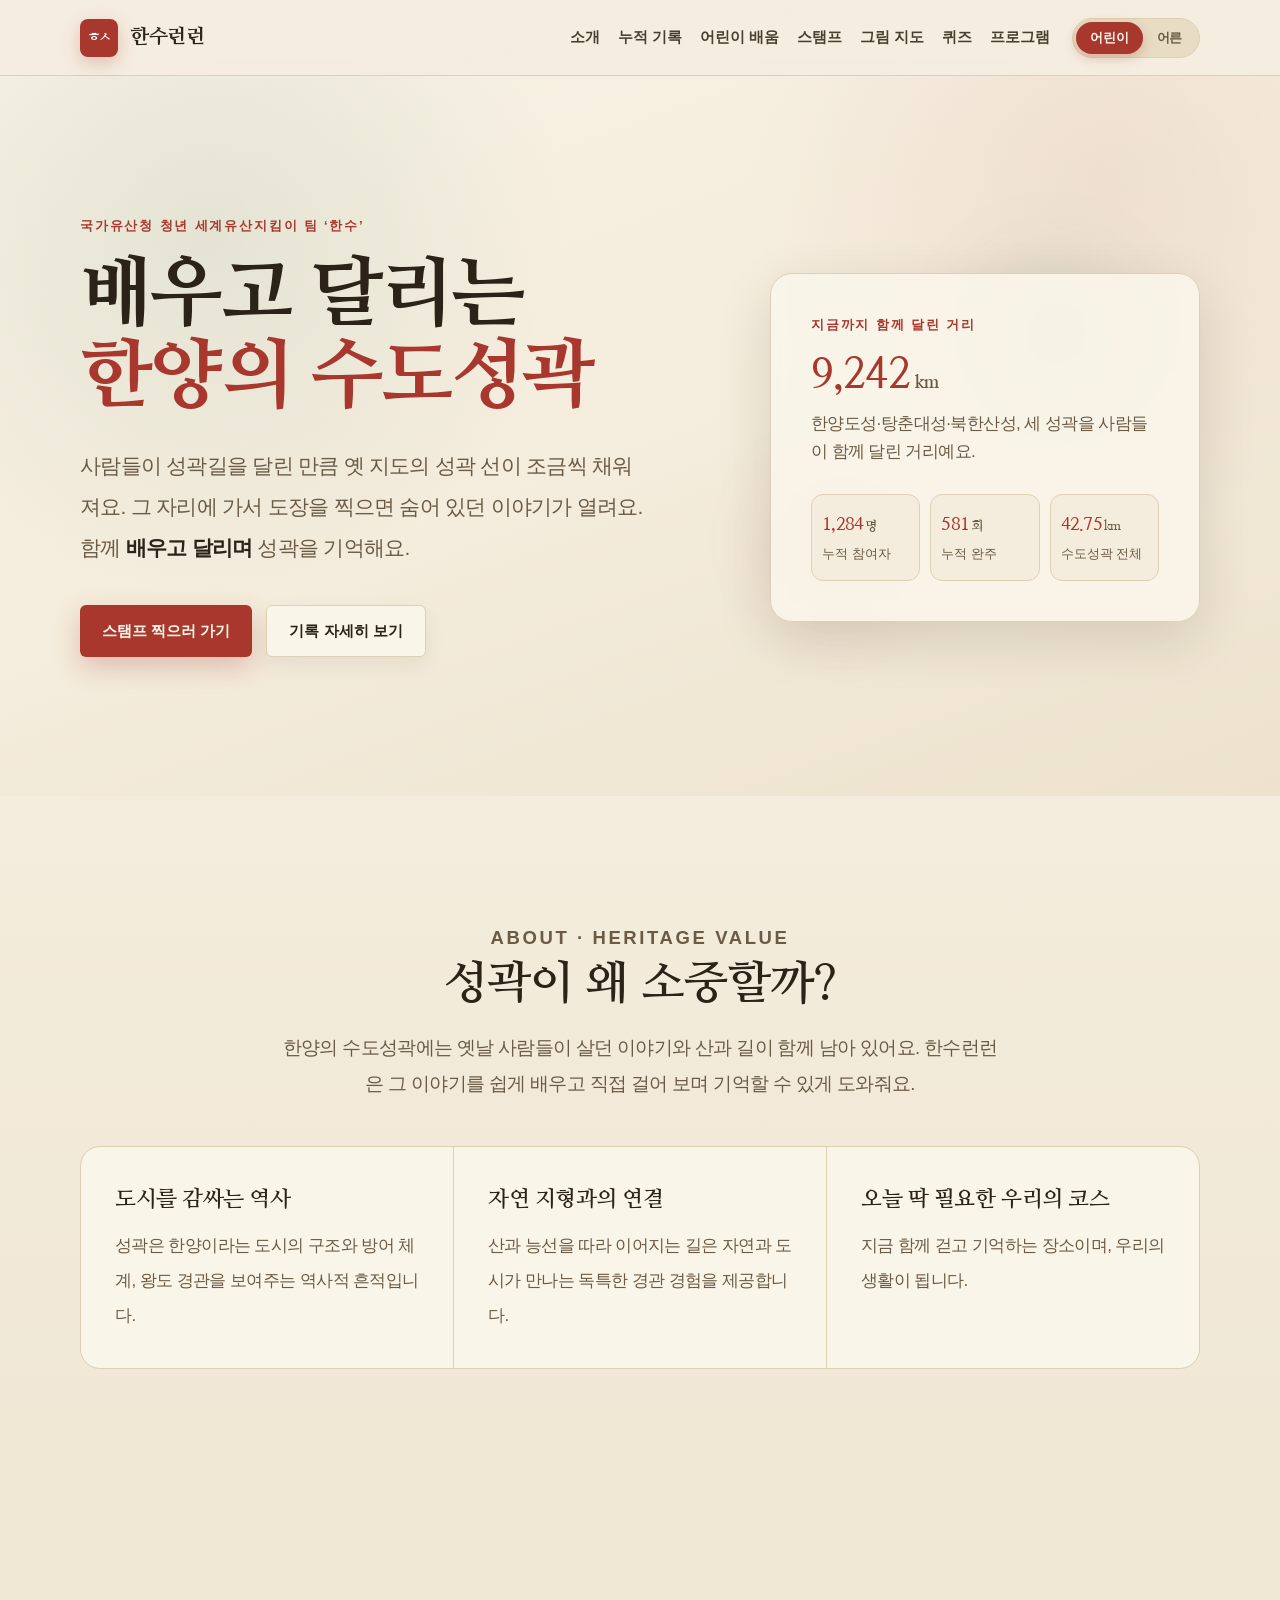
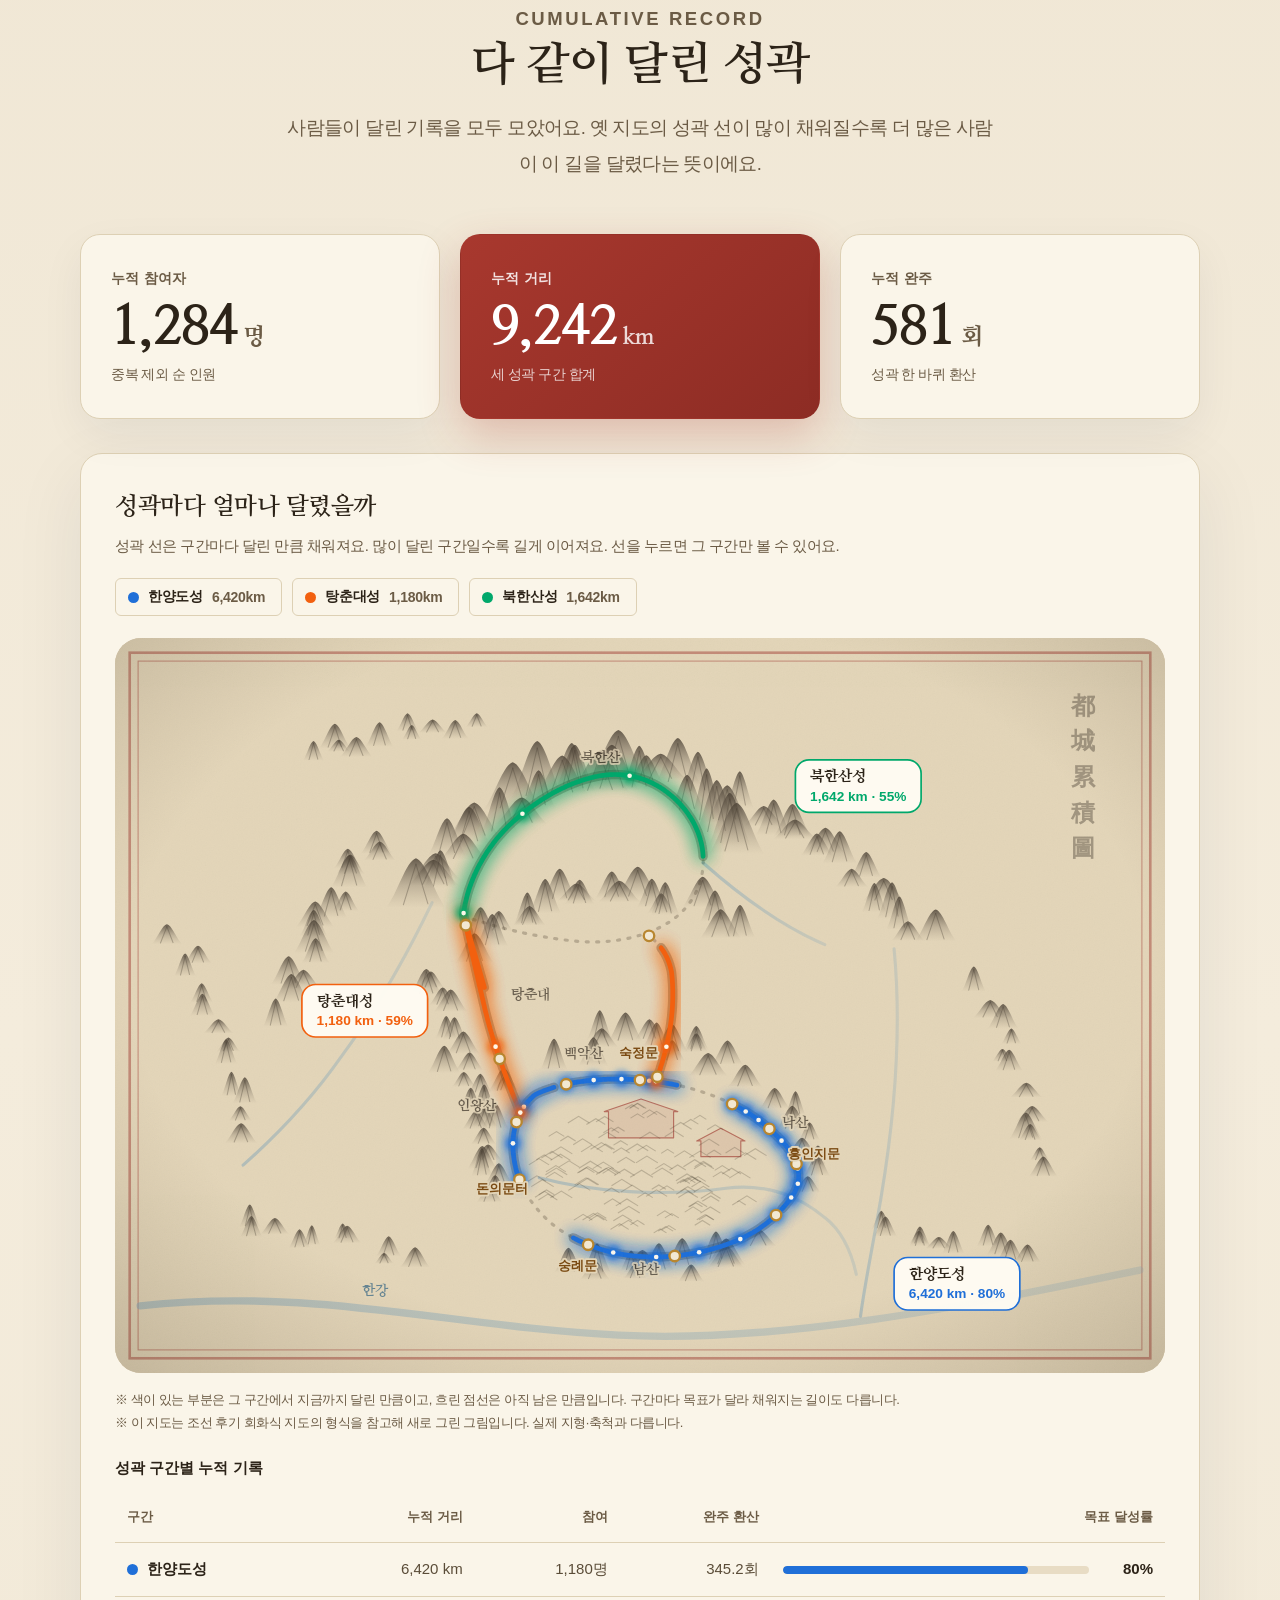
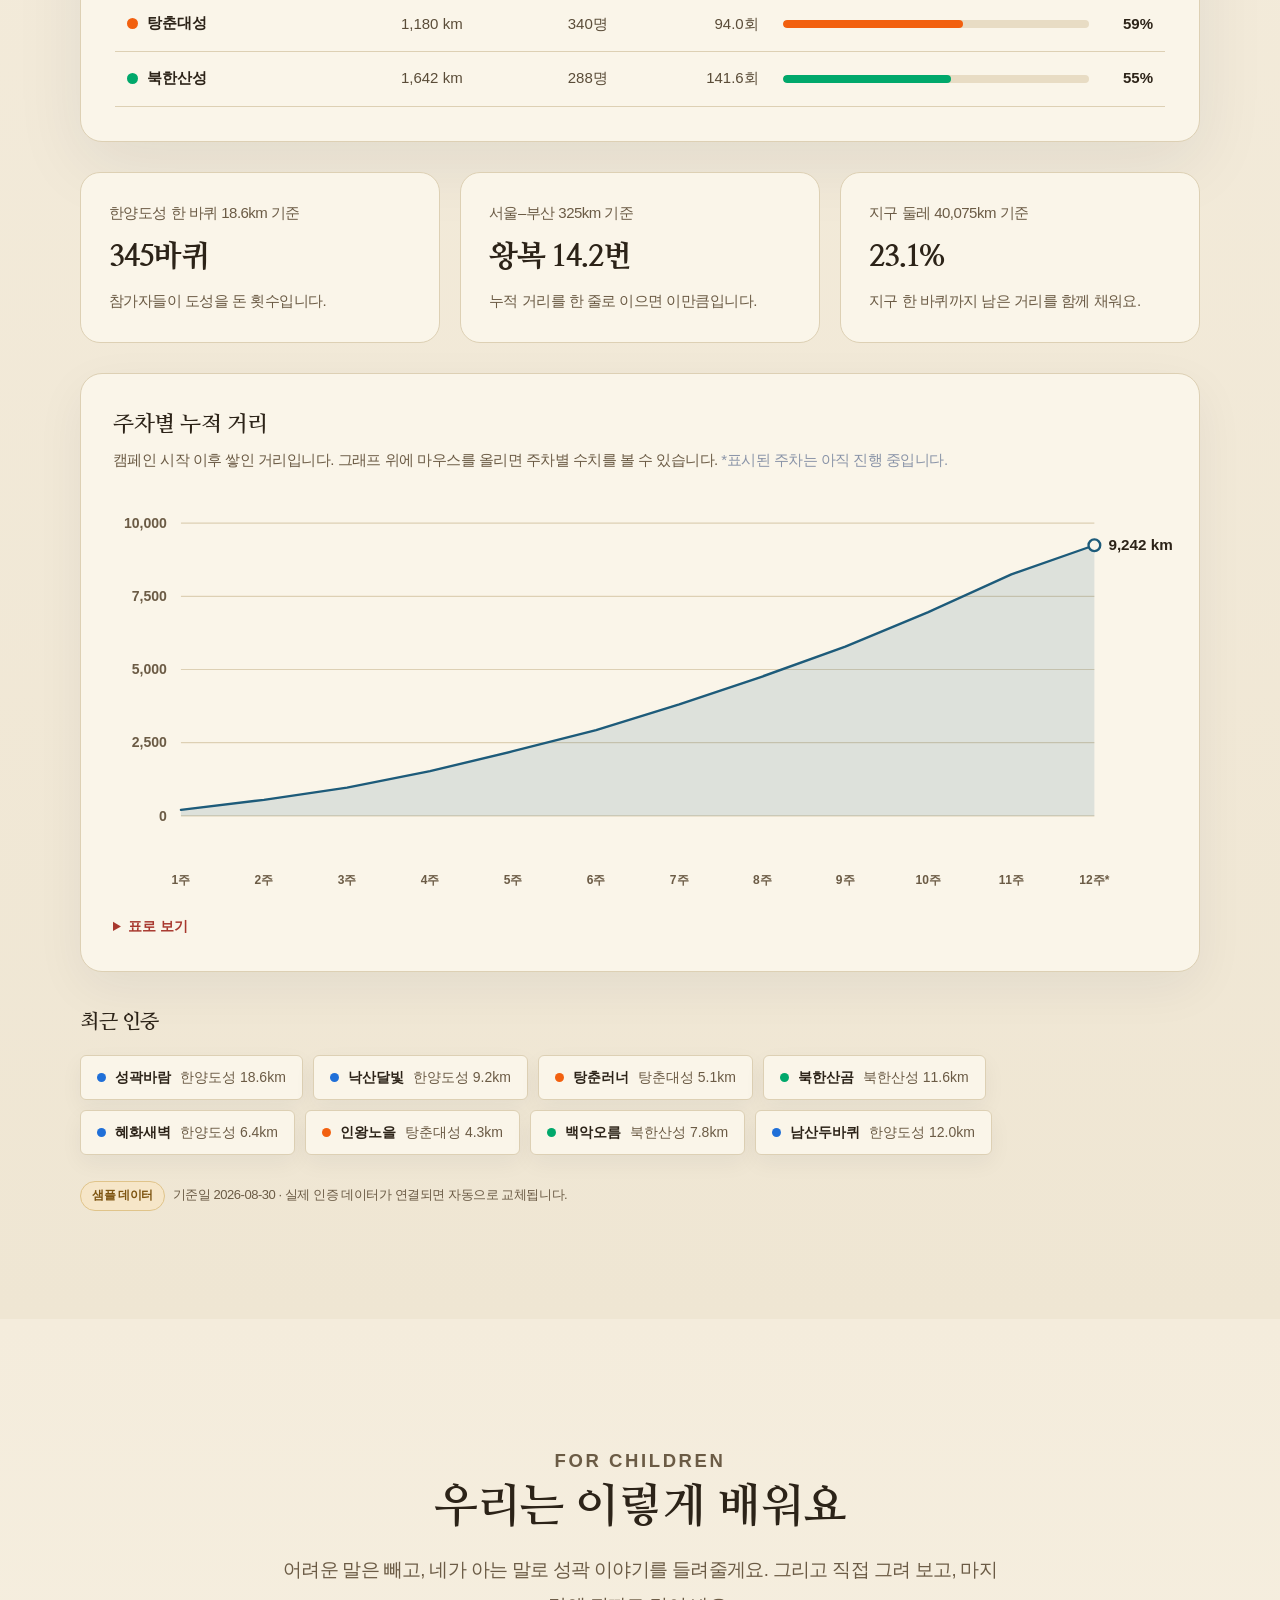
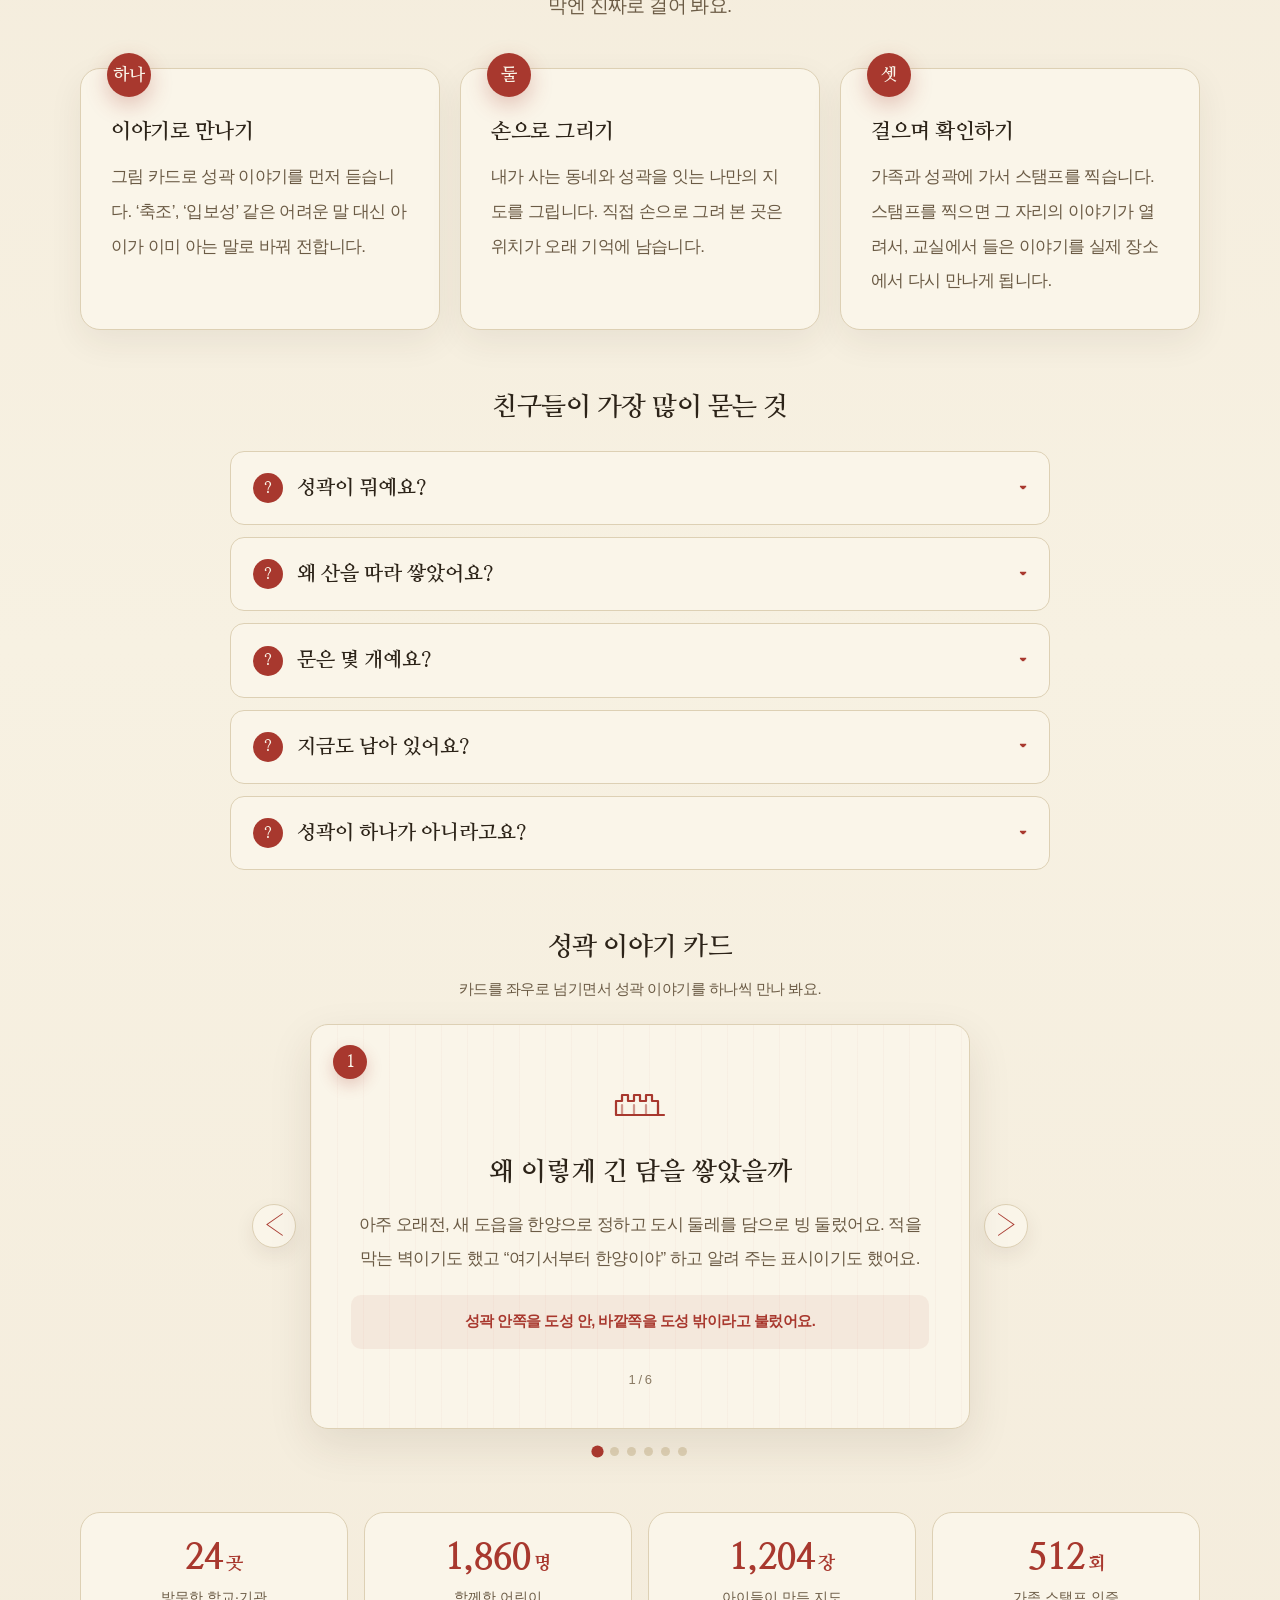
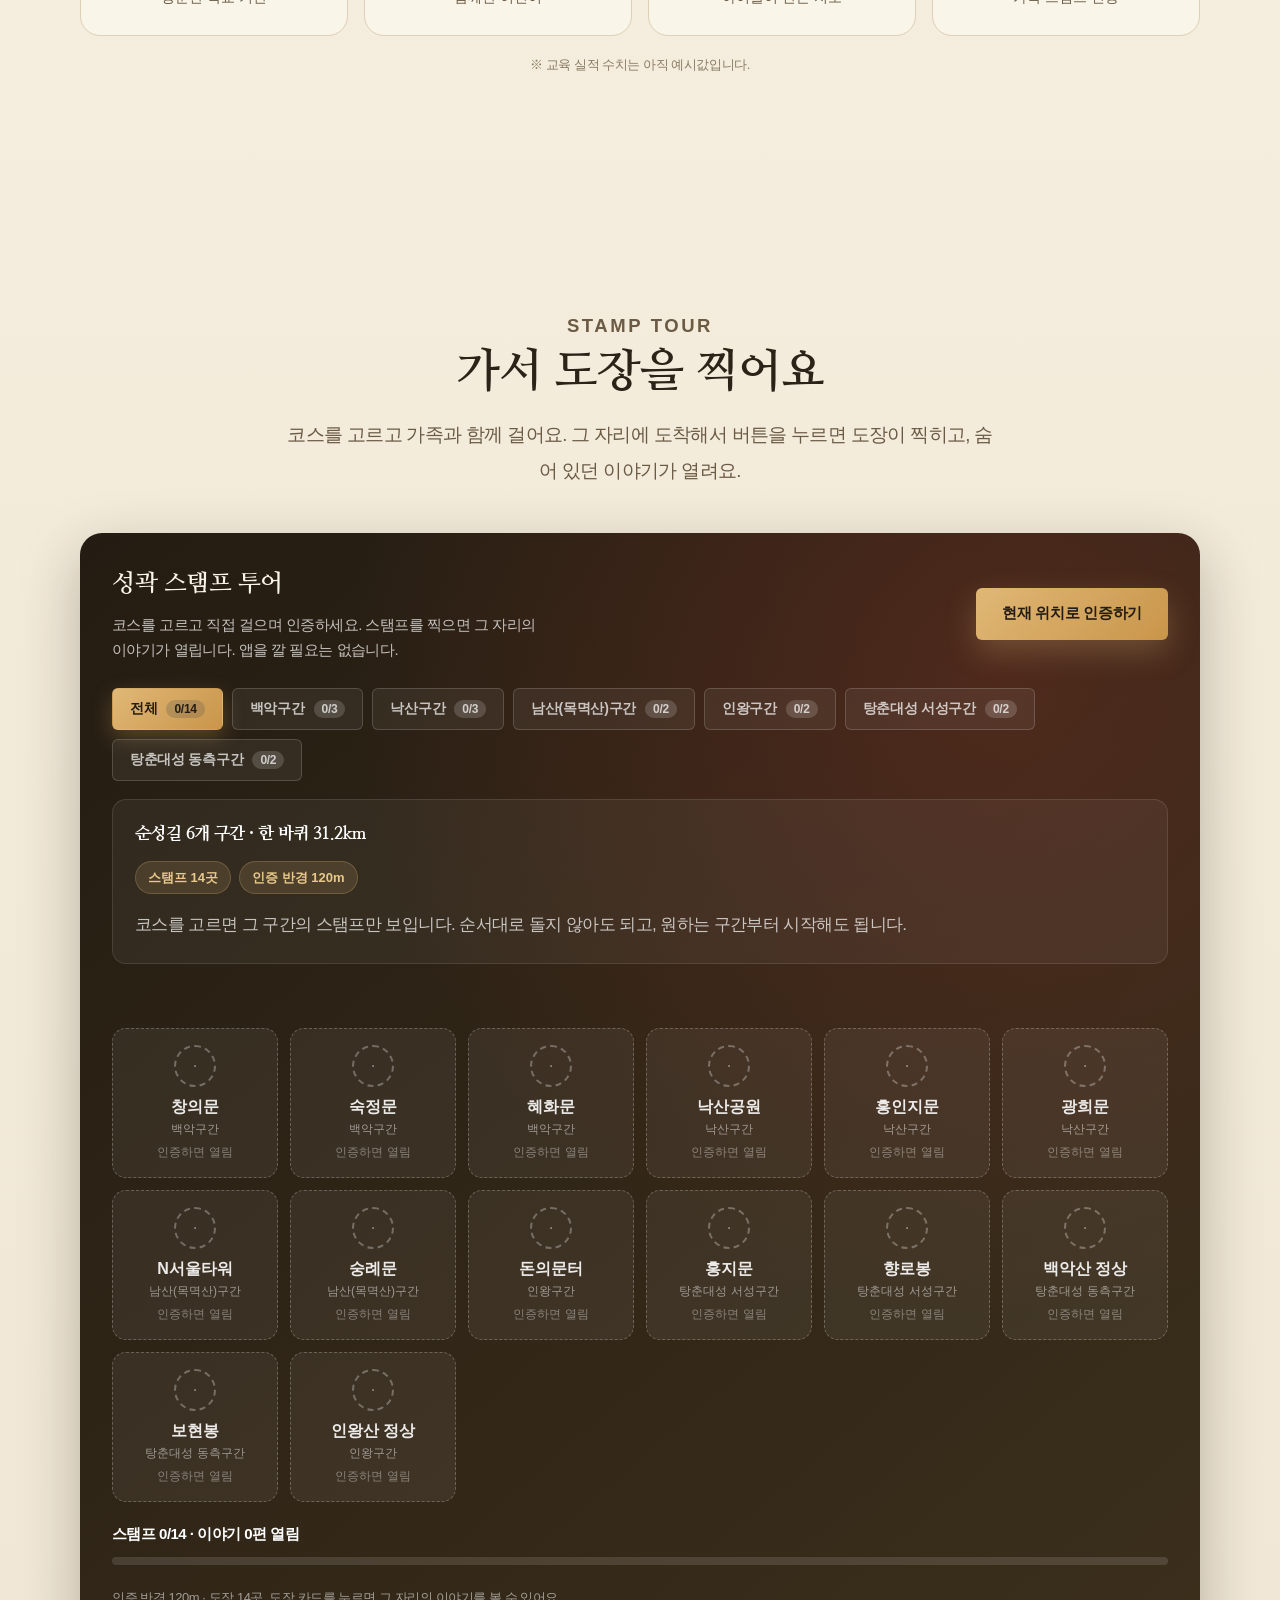
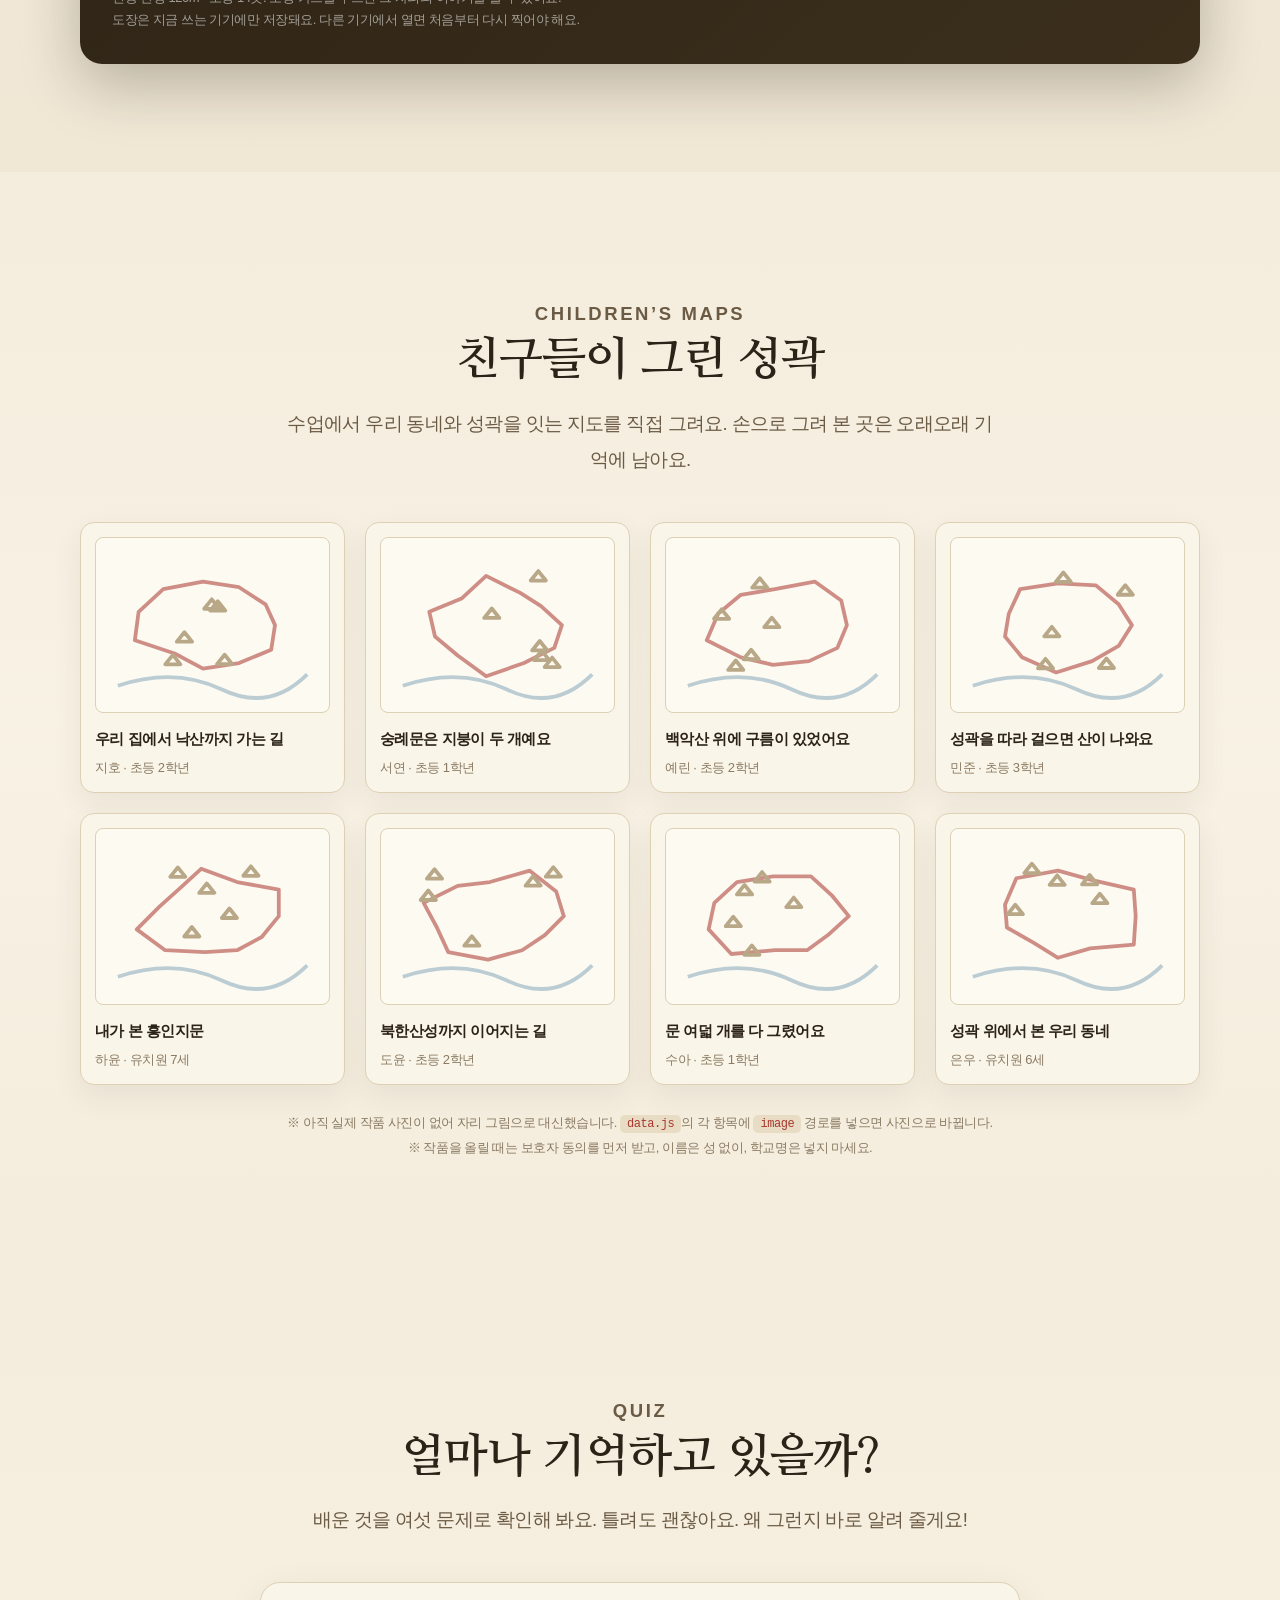
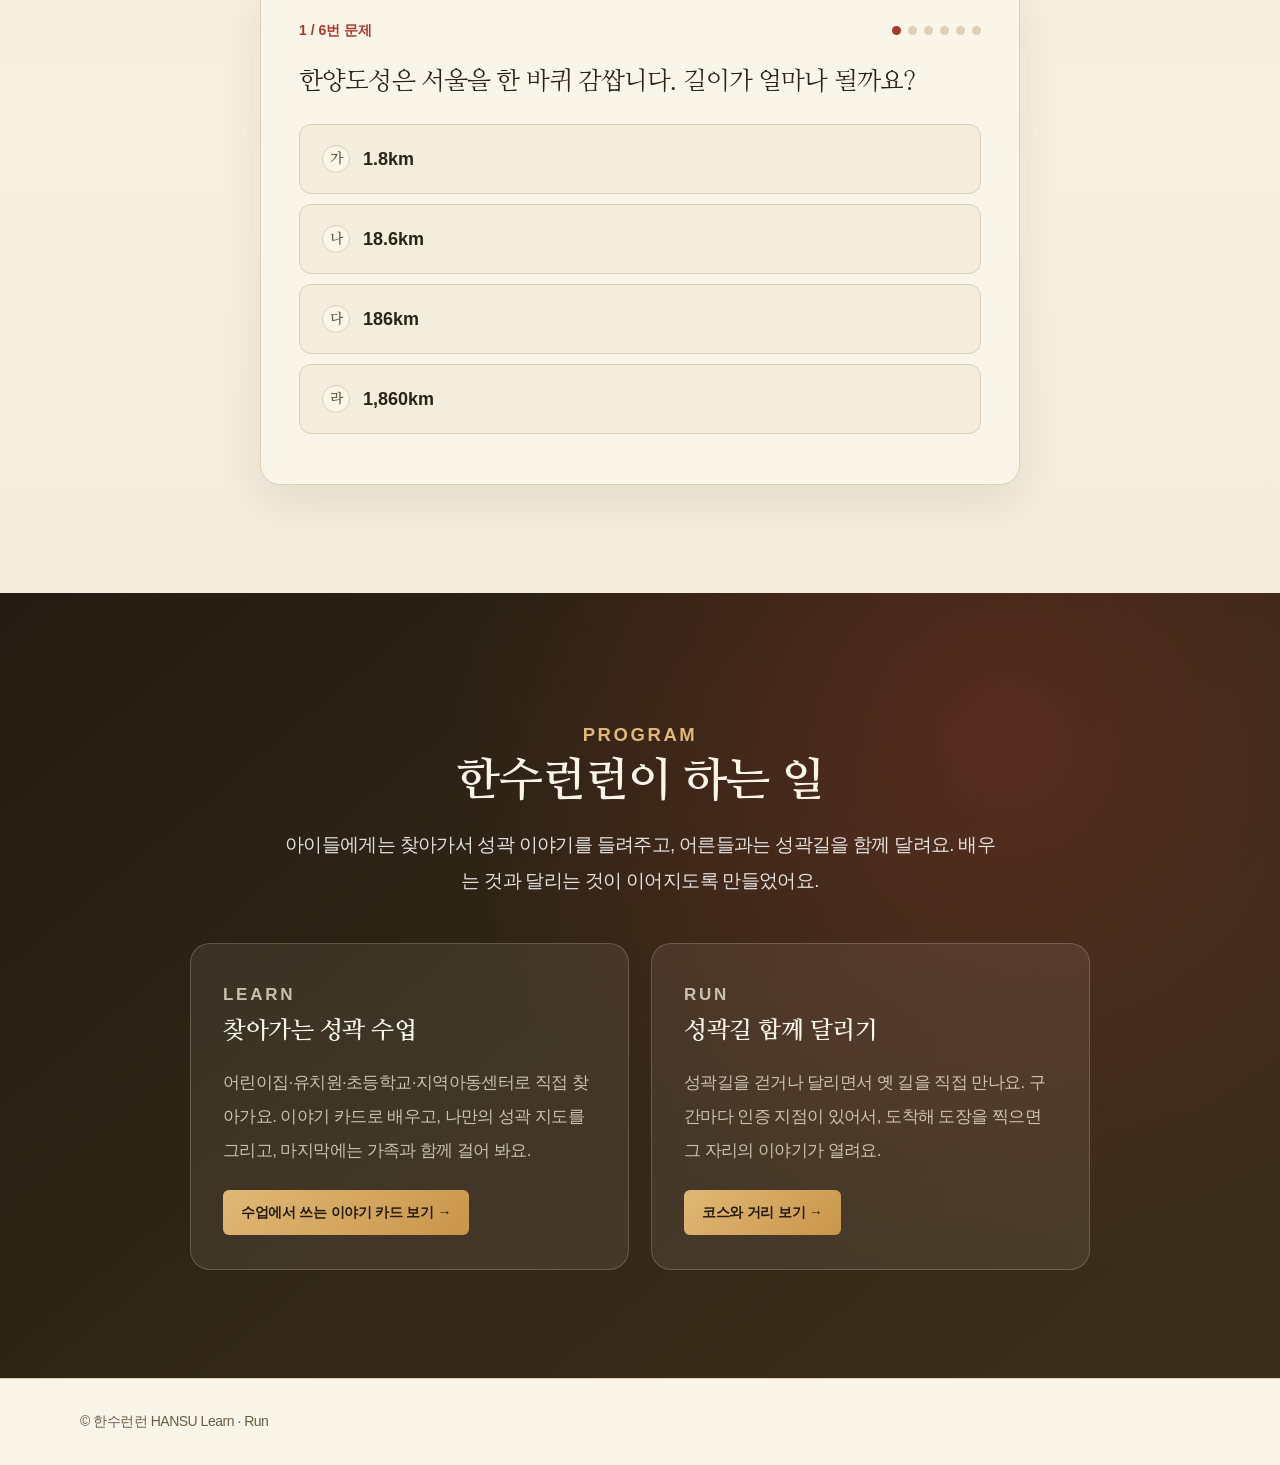
==== commit 0f6369a4: "refactor: 방문교육과 러닝을 '프로그램' 한 섹션으로 압축 두 섹션이 사이트가 실제로 하는 일을 글로 다시 설명하고 있었다.   방문교육 '01 성곽 이야기 카드'  -> " ====
--- a/index.html
+++ b/index.html
@@ -427,54 +427,43 @@
     </section>
 
 
-    <section class="section-pad" id="learn">
-      <div class="container">
-        <div class="section-head center">
-          <p class="section-label">LEARN PROGRAM</p>
-          <h2>유아·초등 방문교육</h2>
-          <p>어린이집, 유치원, 초등학교, 지역아동센터 등으로 찾아가 한양의 수도성곽을 쉽고 재미있게 소개합니다.</p>
-        </div>
-        <div class="cards three">
-          <article class="card">
-            <span class="icon">01</span>
-            <h3>성곽 이야기 카드</h3>
-            <p>성곽, 성문, 산, 도시를 그림 카드로 설명하며 한양의 수도성곽의 중요성을 배웁니다.</p>
-          </article>
-          <article class="card">
-            <span class="icon">02</span>
-            <h3>나만의 성곽 지도</h3>
-            <p>낙산공원과 한양도성 길을 따라 미니 지도를 완성하고, 유산의 위치와 연속유산으로서의 가치를 익힙니다.</p>
-          </article>
-          <article class="card">
-            <span class="icon">03</span>
-            <h3>스티커 미션</h3>
-            <p>배운 내용을 스티커, 활동지, 퀴즈로 확인하며 가족 참여 러닝으로 이어질 수 있게 설계합니다.</p>
-          </article>
-        </div>
-      </div>
-    </section>
-
-    <section class="section-pad gradient" id="run">
-      <div class="container run-grid">
-        <div class="section-head light">
-          <p class="section-label">RUN PROGRAM</p>
-          <h2>낙산공원·한양도성 시민 러닝</h2>
-          <p>
-            성곽길을 따라 걷고 달리며 역사적 경관을 직접 만나는 참여형 프로그램입니다.
-            완주 미션, 포토 챌린지, '안경 러닝' 루트를 통해 단순 운동을 넘은 경험을 만듭니다.
-          </p>
-        </div>
-        <div class="route-card">
-          <h3>추천 코스</h3>
-          <ol>
-            <li><span>출발</span>혜화·낙산공원 인근 집결</li>
-            <li><span>경험</span>한양도성 성곽길 러닝</li>
-            <li><span>기록</span>전망 포인트 사진 미션</li>
-            <li><span>완주</span>SNS 확산 챌린지</li>
-          </ol>
-        </div>
-      </div>
-    </section>
+    <section class="section-pad gradient" id="learn">
+      <div class="container">
+        <div class="section-head center light">
+          <p class="section-label">PROGRAM</p>
+          <h2 data-kid="한수런런이 하는 일">한수런런이 하는 일</h2>
+          <p data-kid="아이들에게는 찾아가서 성곽 이야기를 들려주고, 어른들과는 성곽길을 함께 달려요. 배우는 것과 달리는 것이 이어지도록 만들었어요.">
+            아이에게는 찾아가는 배움을, 시민에게는 성곽길을 달리는 경험을 만듭니다.
+            교실에서 들은 이야기가 실제 장소에서 다시 열리도록 두 프로그램을 하나로 이었습니다.
+          </p>
+        </div>
+
+        <div class="program-grid">
+          <article class="program-card">
+            <p class="pg-label">LEARN</p>
+            <h3 data-kid="찾아가는 성곽 수업">유아·초등 방문교육</h3>
+            <p data-kid="어린이집·유치원·초등학교·지역아동센터로 직접 찾아가요. 이야기 카드로 배우고, 나만의 성곽 지도를 그리고, 마지막에는 가족과 함께 걸어 봐요.">
+              어린이집, 유치원, 초등학교, 지역아동센터로 찾아가 한양의 수도성곽을
+              아이 눈높이로 소개합니다. 이야기 카드로 배우고, 나만의 지도를 그리고,
+              마지막에는 가족과 함께 걸어 봅니다.
+            </p>
+            <a class="pg-link" href="#kids">수업에서 쓰는 이야기 카드 보기 →</a>
+          </article>
+
+          <article class="program-card">
+            <p class="pg-label">RUN</p>
+            <h3 data-kid="성곽길 함께 달리기">성곽길 시민 러닝</h3>
+            <p data-kid="성곽길을 걷거나 달리면서 옛 길을 직접 만나요. 구간마다 인증 지점이 있어서, 도착해 도장을 찍으면 그 자리의 이야기가 열려요.">
+              성곽길을 걷고 달리며 역사적 경관을 직접 만나는 참여형 프로그램입니다.
+              순성길 구간마다 인증 지점이 있어, 도착해 스탬프를 찍으면
+              그 자리의 이야기가 열립니다.
+            </p>
+            <a class="pg-link" href="#stamp">코스와 거리 보기 →</a>
+          </article>
+        </div>
+      </div>
+    </section>
+
 
   </main>
 
--- a/style.css
+++ b/style.css
@@ -576,13 +576,6 @@
 }
 .section-head.light .section-label{color:#e0b876}
 .section-head.light h2{color:var(--hanji-card);font-family:var(--serif)}
-.route-card{
-  background:rgba(244,236,220,.09);border:1px solid rgba(244,236,220,.2);
-  border-radius:var(--radius)
-}
-.route-card h3{font-family:var(--serif);color:var(--hanji-card)}
-.route-card li{background:rgba(244,236,220,.08);border-radius:12px}
-.route-card span{background:var(--hanji-card);color:var(--jucheol)}
 
 /* --- 누적 기록 섹션 --- */
 .record{background:linear-gradient(180deg,#f0e7d5 0%,var(--hanji) 38%,#efe6d3 100%)}
@@ -1097,3 +1090,31 @@
   html[data-mode="kid"] .section-head p{font-size:17px}
   html[data-mode="kid"] .quiz-q{font-size:21px}
 }
+
+/* =====================================================================
+   프로그램 (#learn) — 설명 대신 실제 기능으로 보낸다
+   ===================================================================== */
+.program-grid{display:grid;grid-template-columns:repeat(2,1fr);gap:22px;max-width:900px;margin:0 auto}
+.program-card{
+  display:flex;flex-direction:column;padding:34px 32px;border-radius:20px;
+  background:rgba(244,236,220,.08);border:1px solid rgba(244,236,220,.2)
+}
+.pg-label{
+  margin:0 0 14px;font-size:12px;font-weight:800;letter-spacing:.16em;color:#e0b876
+}
+.program-card h3{margin:0 0 14px;font-family:var(--serif);font-size:24px;color:var(--hanji-card)}
+.program-card > p{margin:0;font-size:15.5px;line-height:1.9;color:rgba(244,236,220,.76)}
+.pg-link{
+  display:inline-block;margin-top:22px;padding:11px 18px;border-radius:6px;
+  font-size:14px;font-weight:800;letter-spacing:-.02em;
+  color:var(--deep);background:linear-gradient(135deg,#e0b876,#c9954a);
+  align-self:flex-start;transition:.18s ease
+}
+.pg-link:hover{transform:translateY(-2px);box-shadow:0 10px 24px rgba(224,184,118,.3)}
+.pg-link:focus-visible{outline:3px solid #e0b876;outline-offset:3px}
+html[data-mode="kid"] .program-card > p{font-size:17px;line-height:2}
+
+@media (max-width:880px){
+  .program-grid{grid-template-columns:1fr}
+  .program-card{padding:26px 22px}
+}
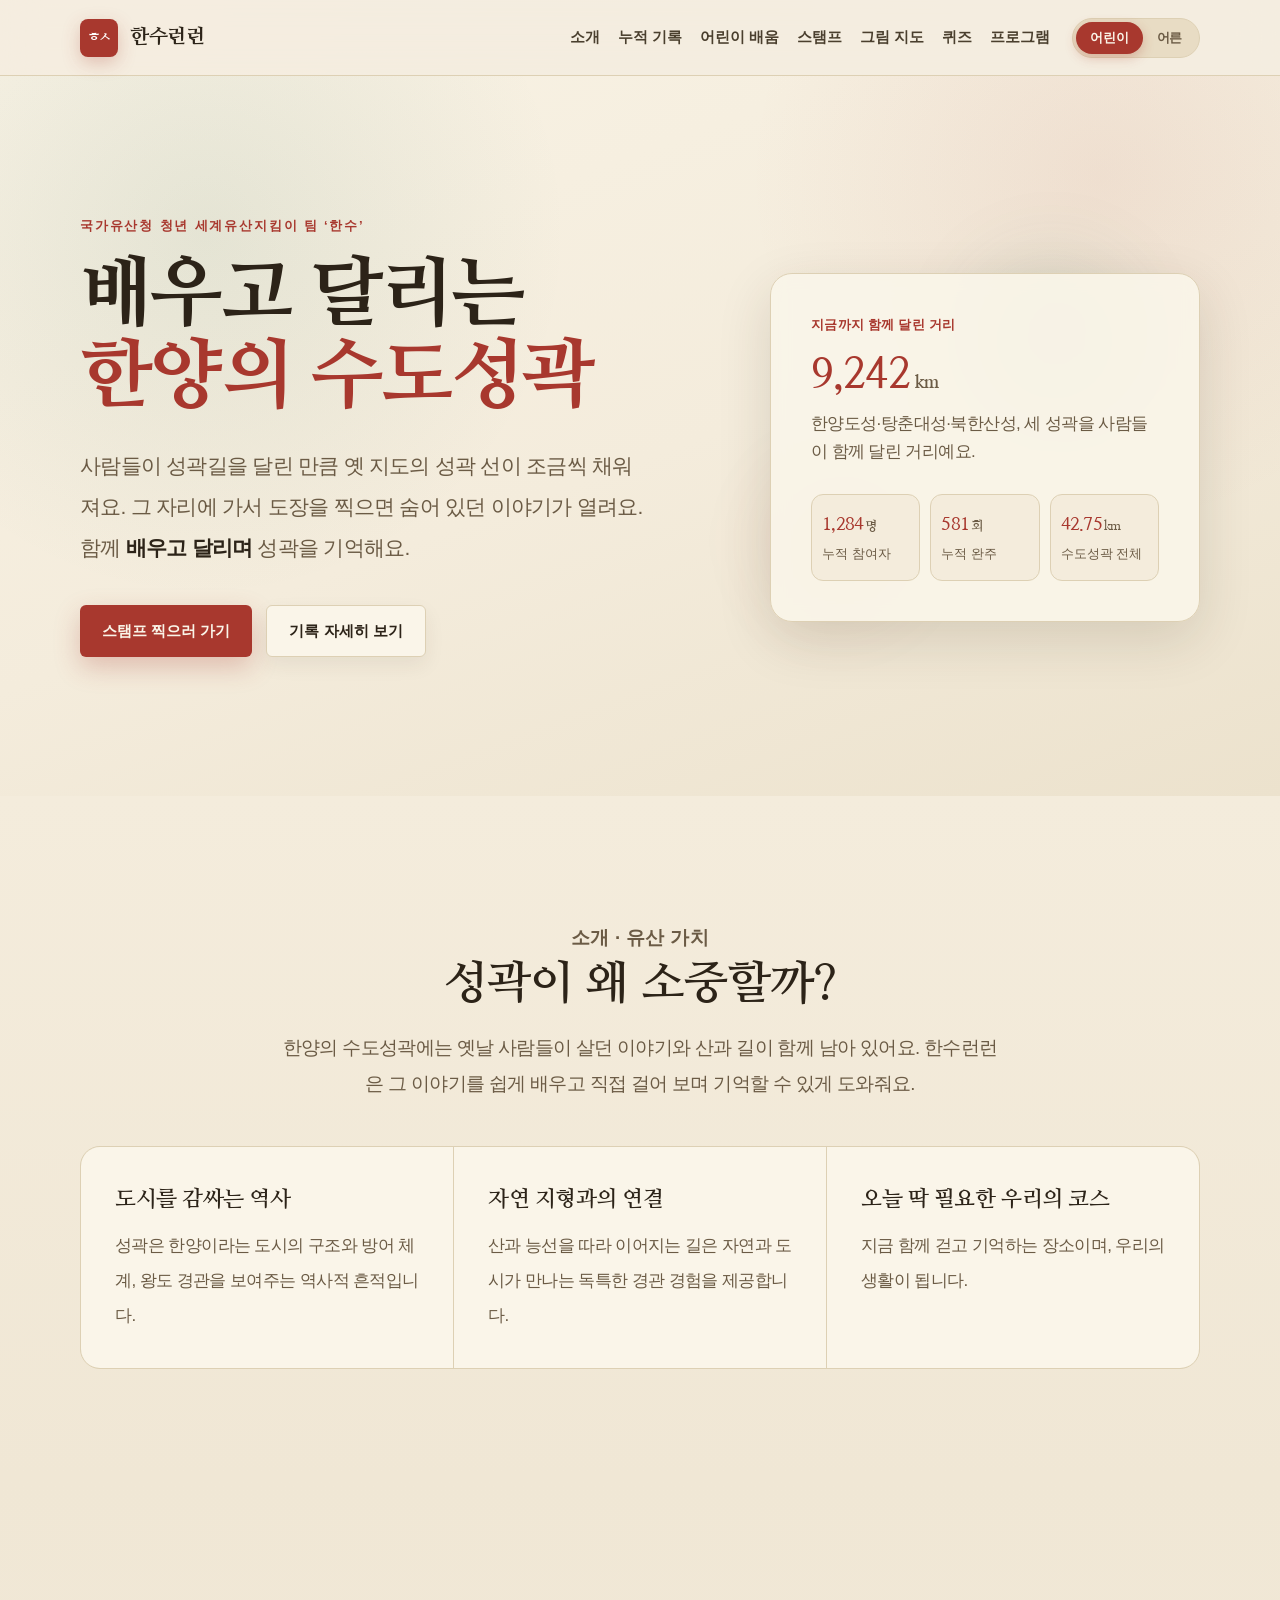
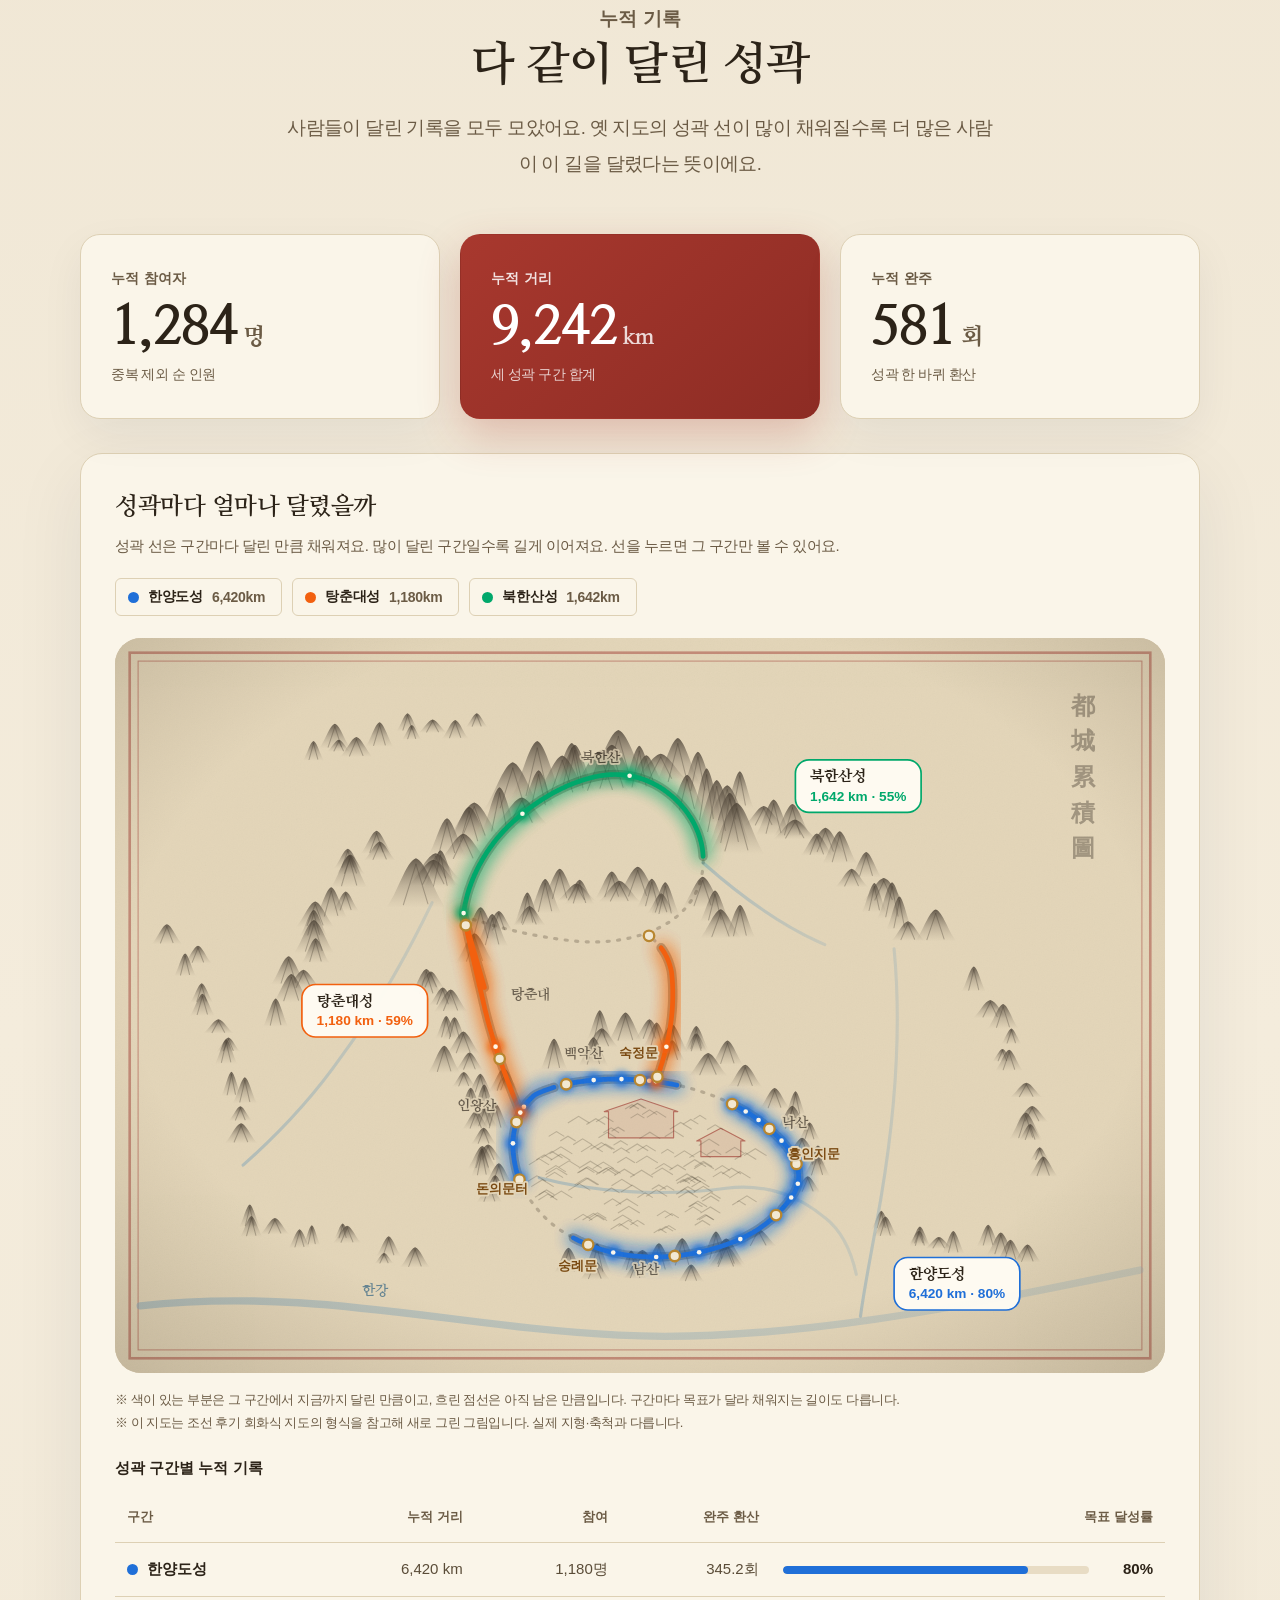
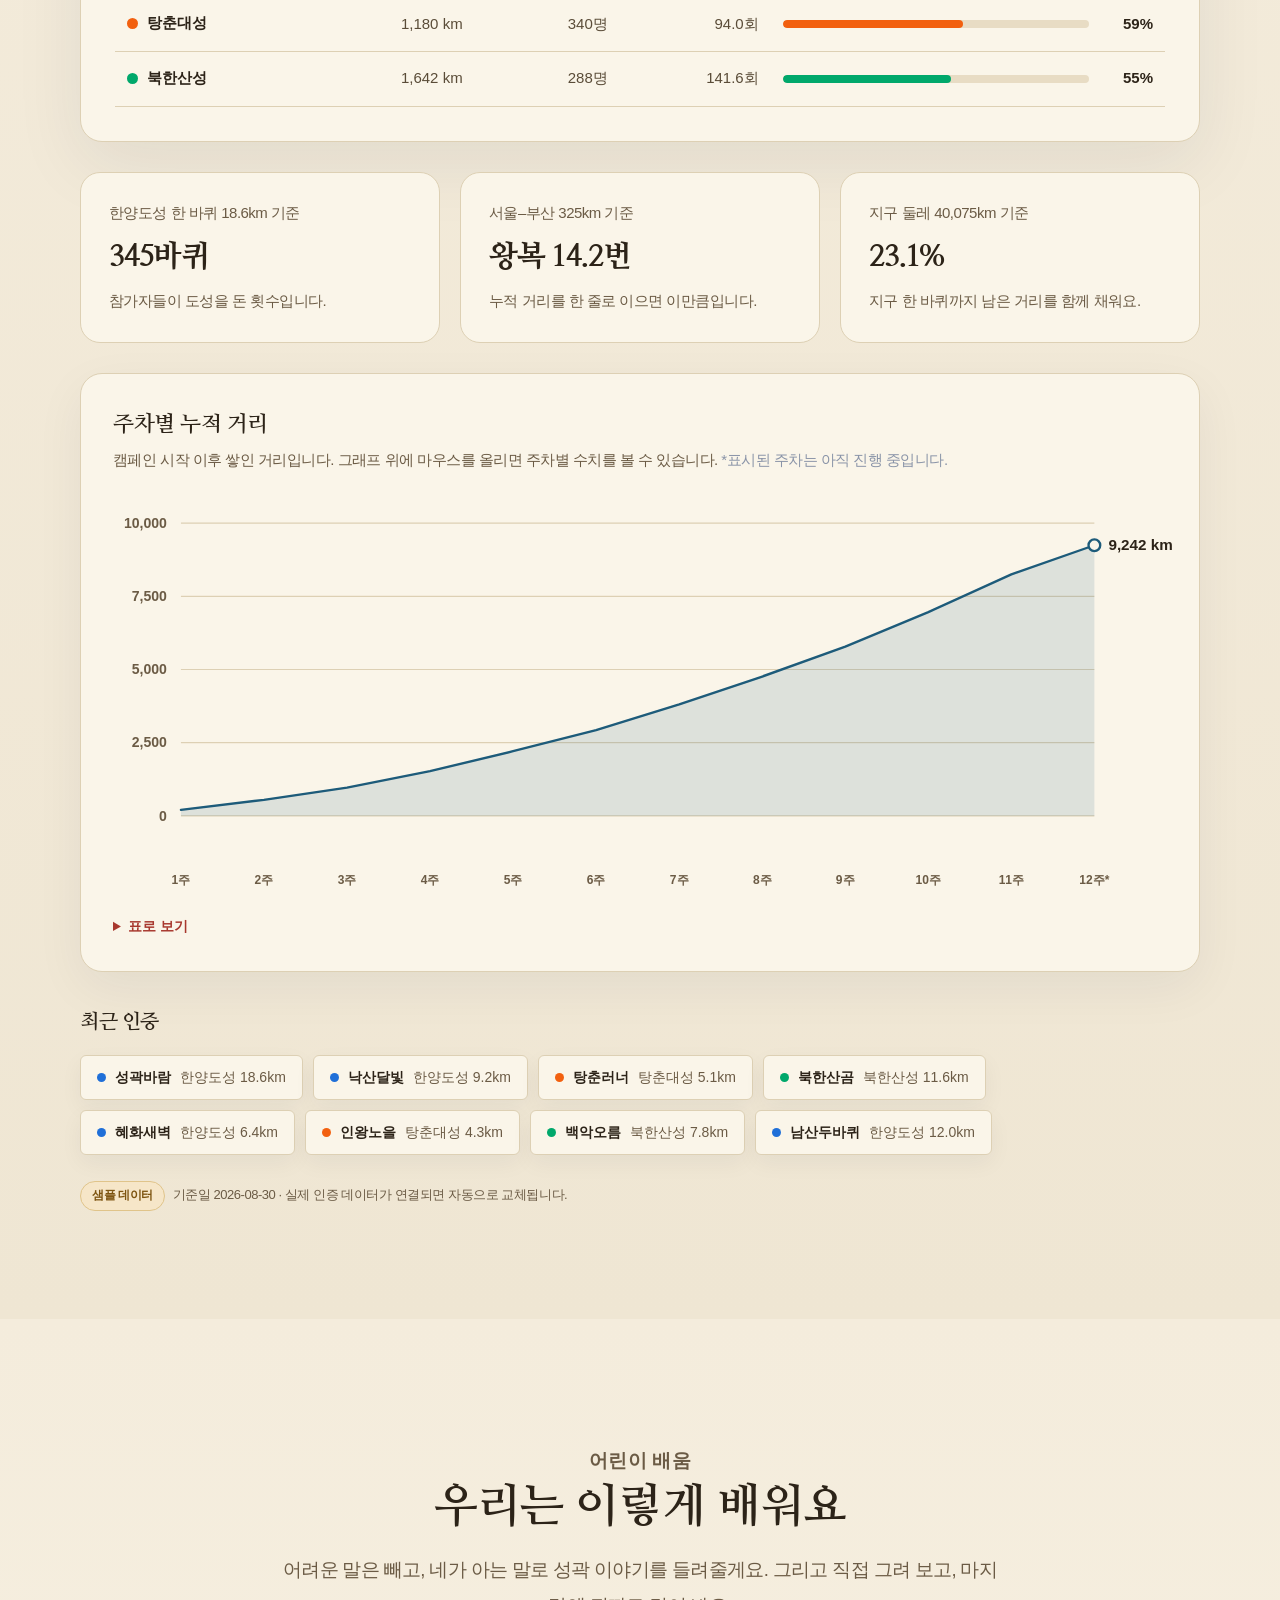
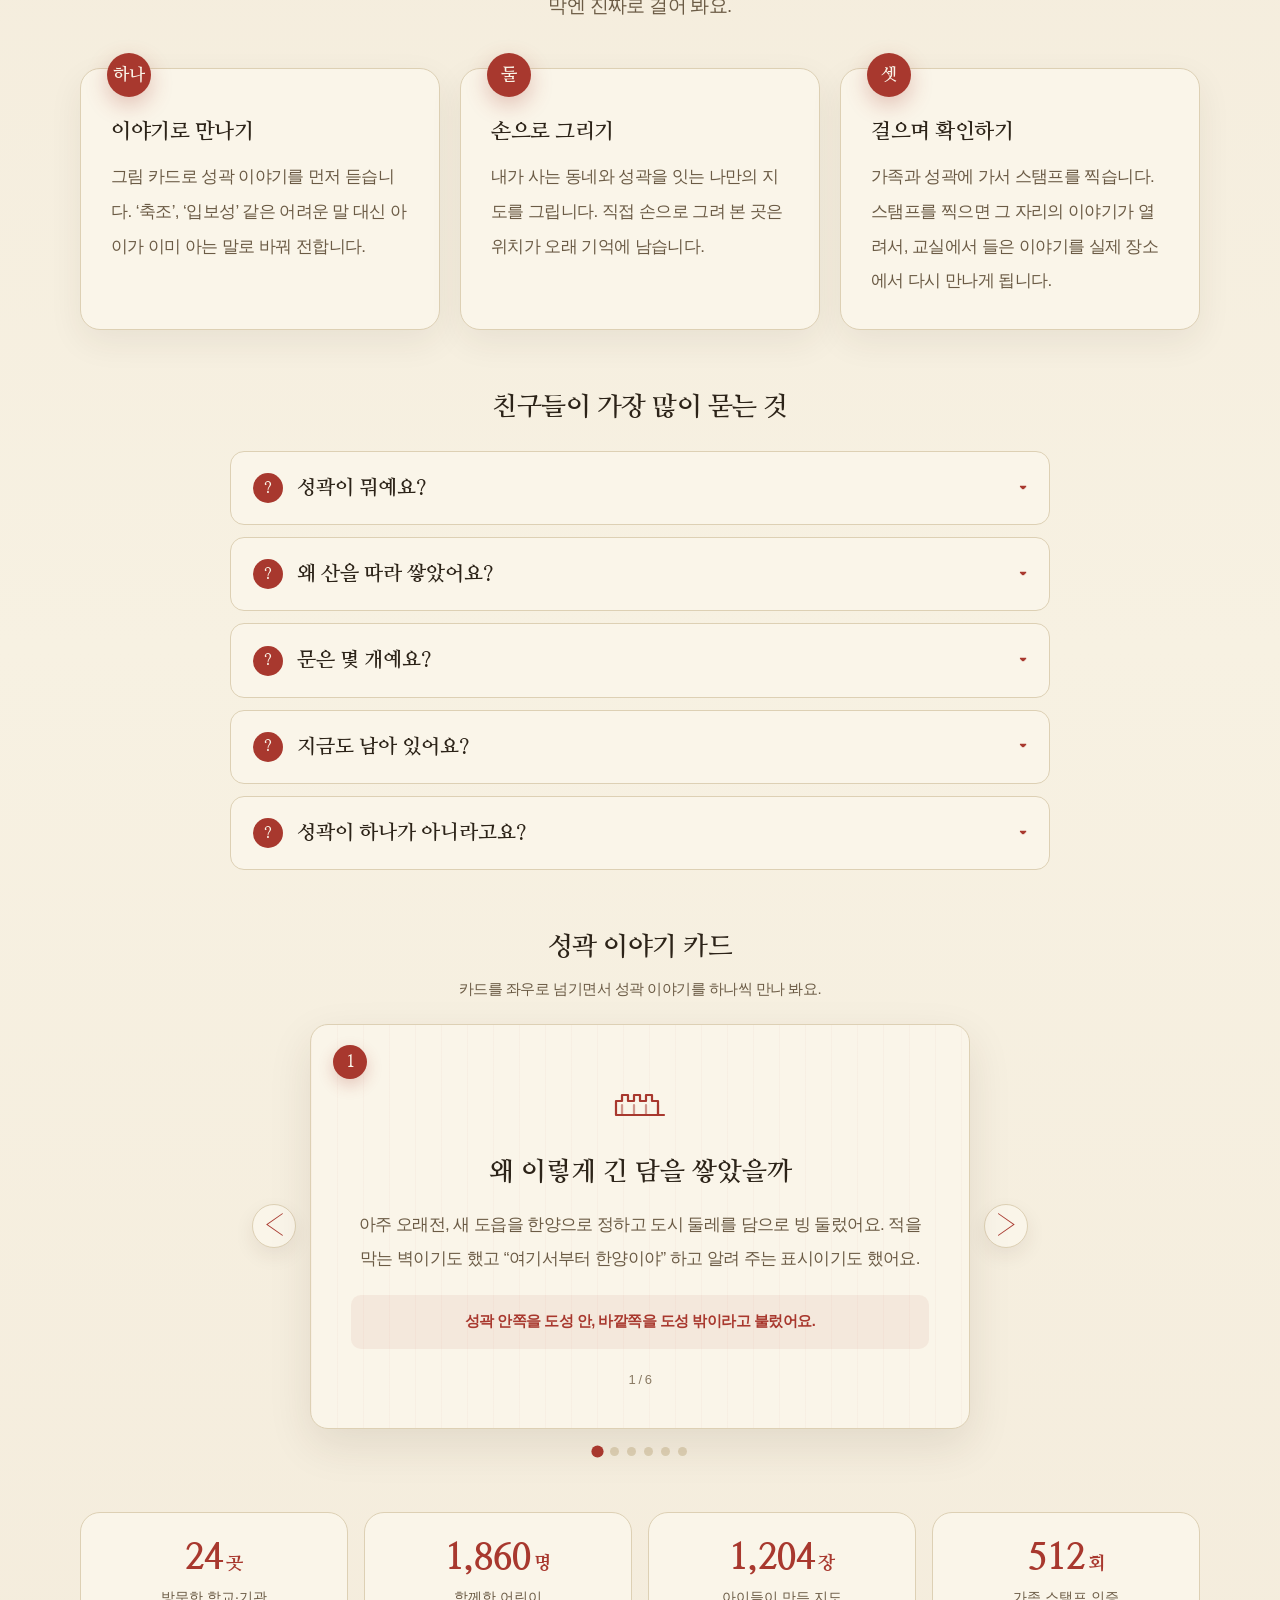
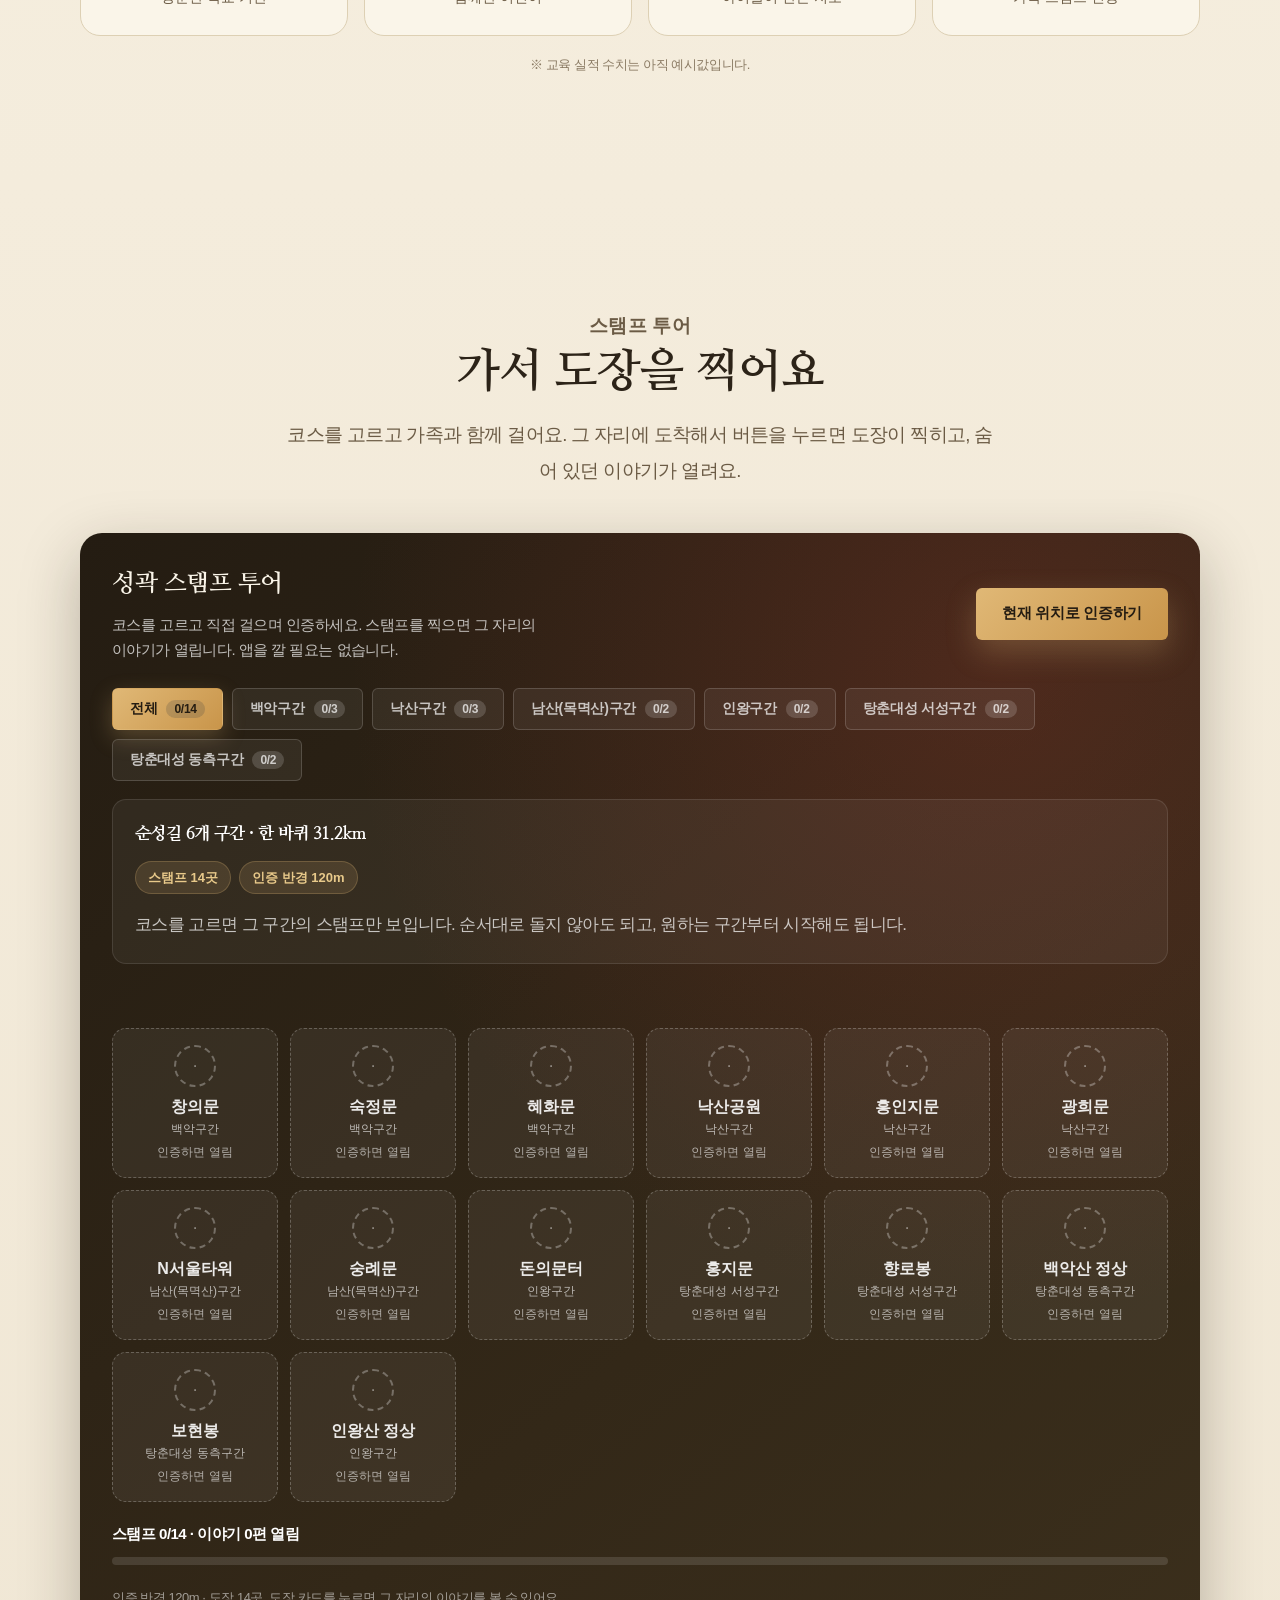
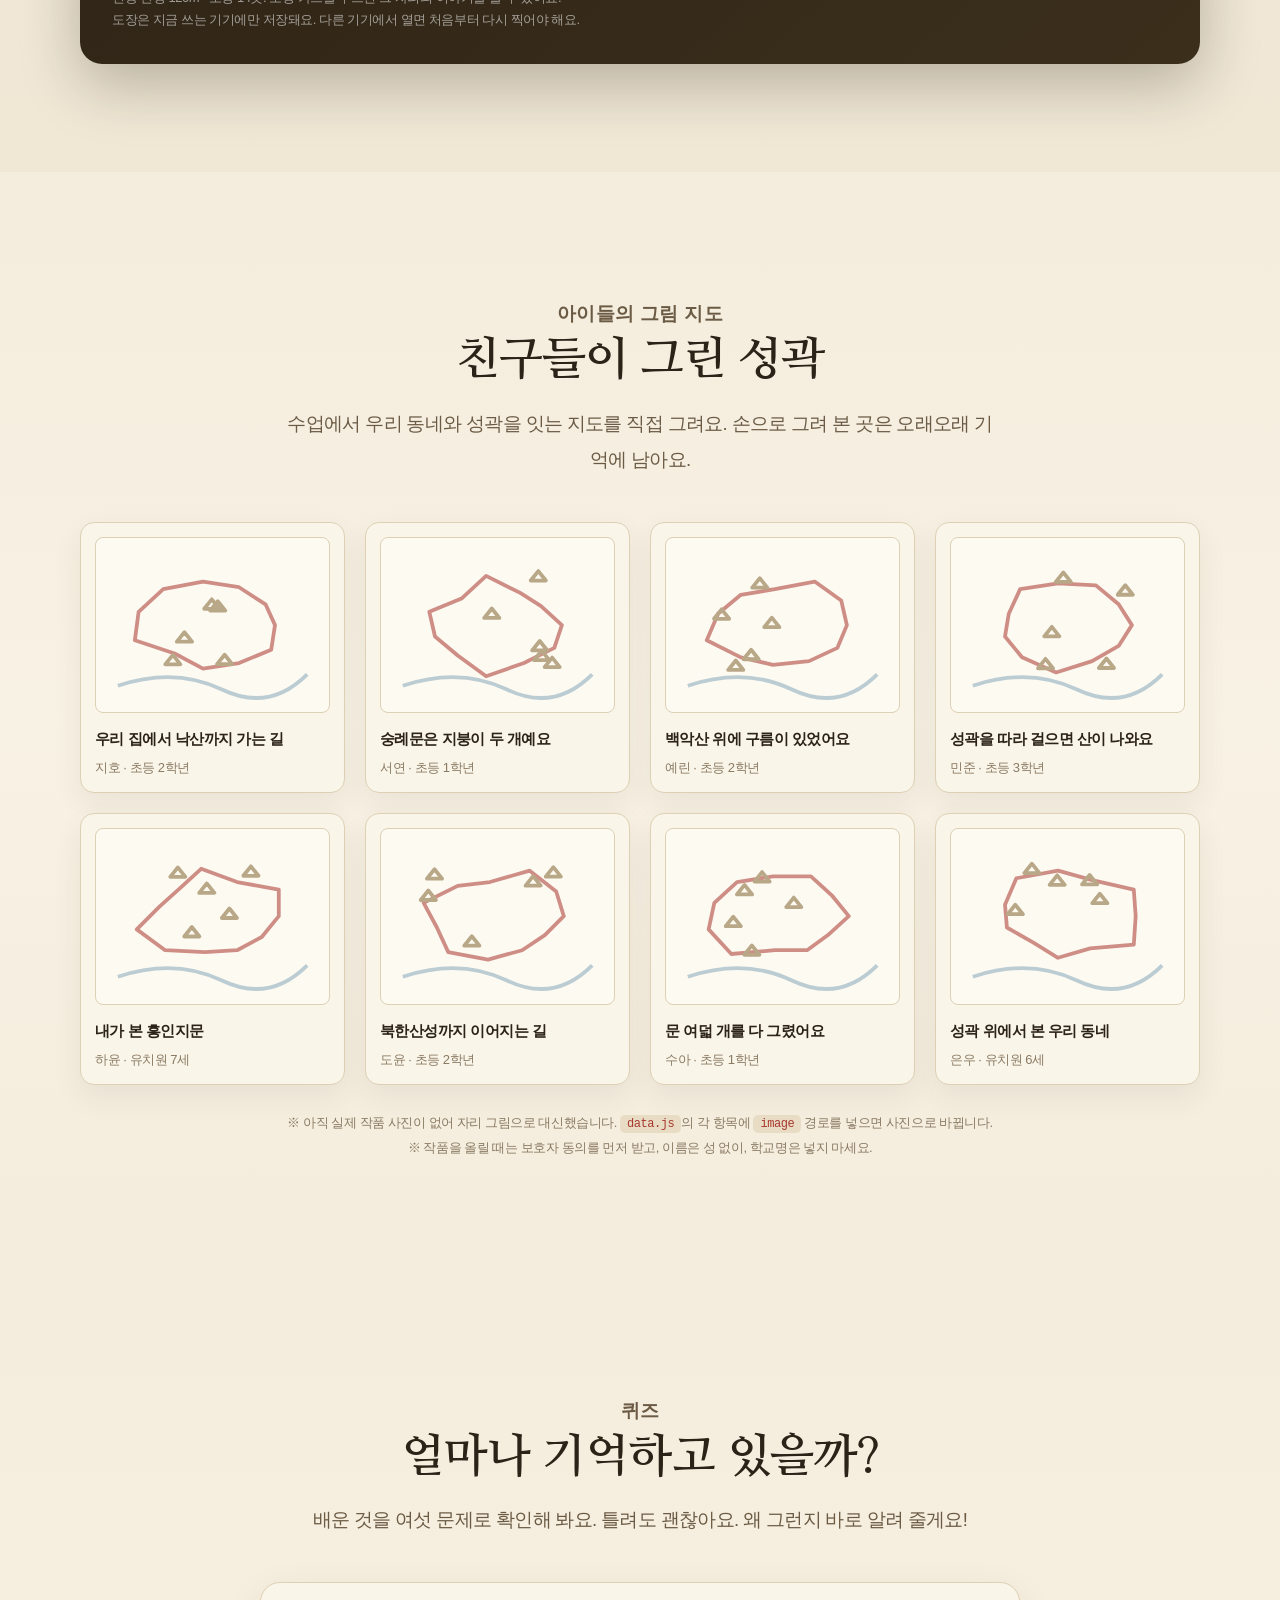
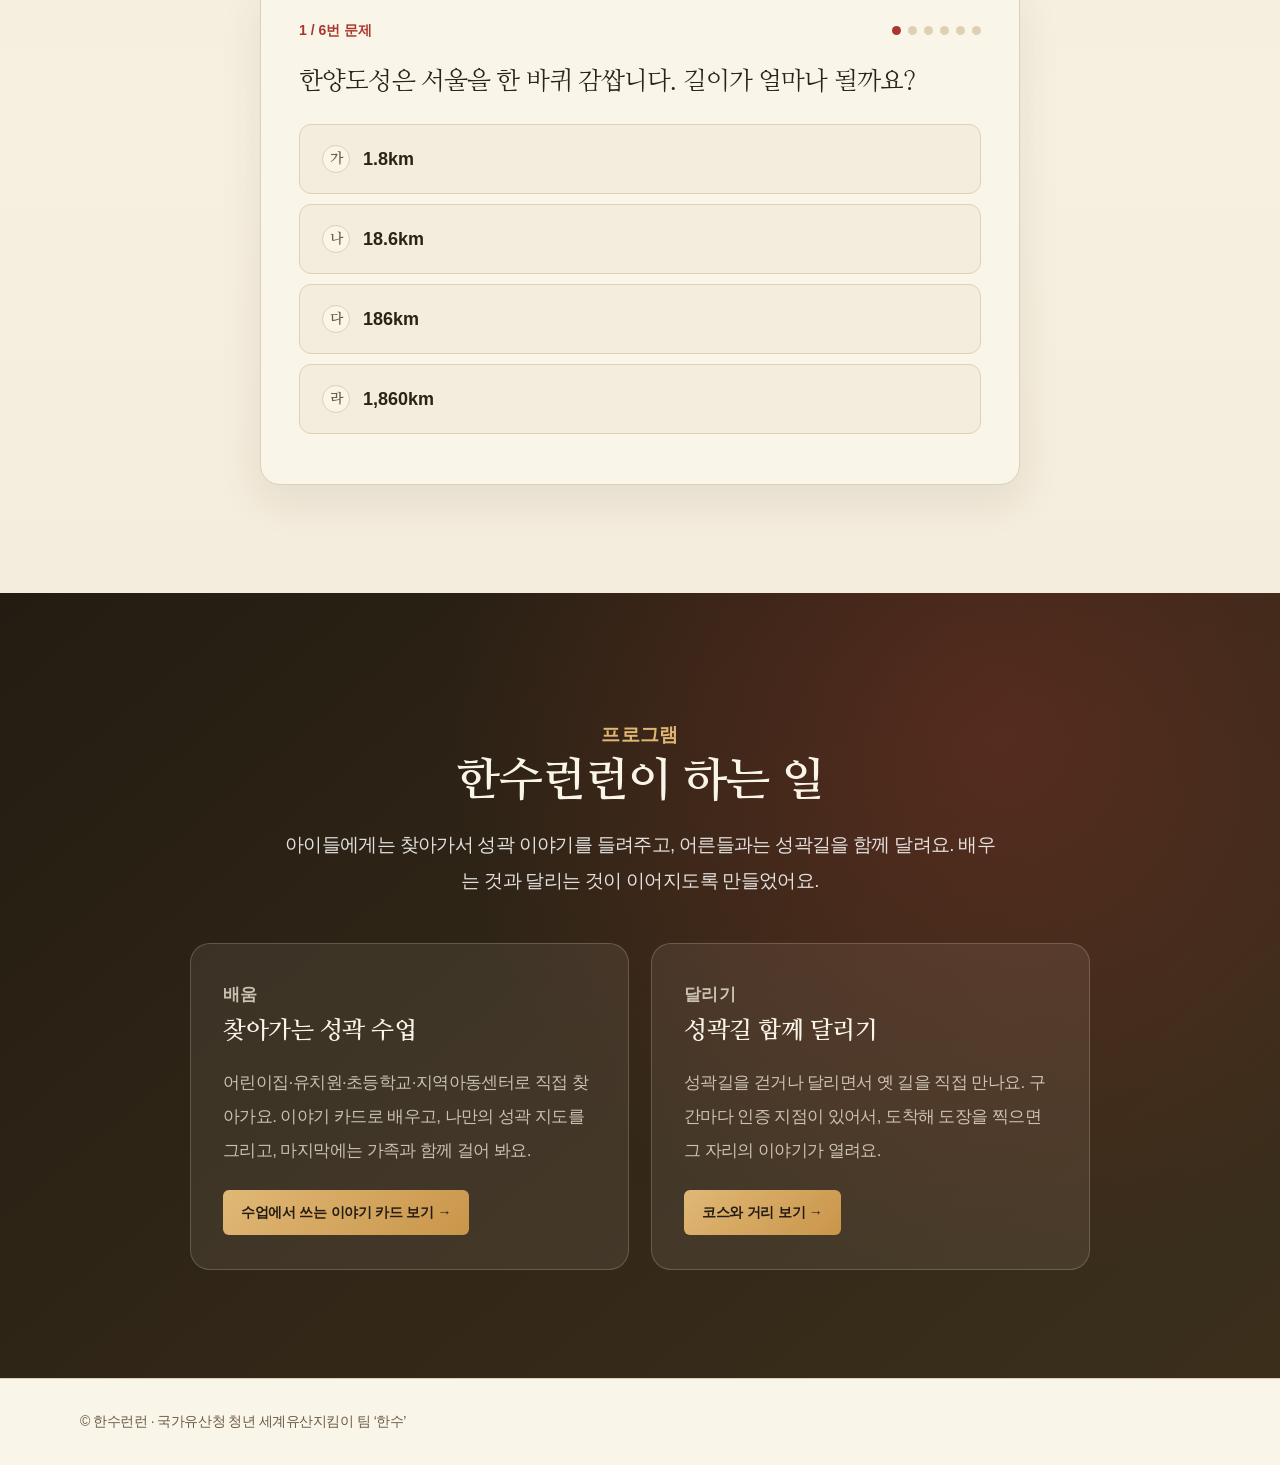
==== commit 6df8654c: "fix: 스탬프 인증 버튼이 동작하지 않던 문제 + 한국어 표기 + 대비 보정 전체 검증 중 발견한 실제 버그 - buildCheckin() 이 record.querySelecto" ====
--- a/index.html
+++ b/index.html
@@ -3,9 +3,9 @@
 <head>
   <meta charset="UTF-8" />
   <meta name="viewport" content="width=device-width, initial-scale=1.0" />
-  <title>한수런런 | Learn · Run</title>
+  <title>한수런런 | 배우고 달리는 한양의 수도성곽</title>
   <meta name="description" content="한수런런은 한양의 수도성곽 러닝과 유아·초등 방문교육을 통해 세계유산의 가치를 알리는 국가유산청 청년세계유산지킴이 산하의 프로젝트입니다." />
-  <meta property="og:title" content="한수런런 | Learn · Run" />
+  <meta property="og:title" content="한수런런 | 배우고 달리는 한양의 수도성곽" />
   <meta property="og:description" content="달리고 배우자, 한양의 수도성곽" />
   <meta property="og:type" content="website" />
   <link rel="preconnect" href="https://fonts.googleapis.com" />
@@ -72,7 +72,7 @@
           </a>
         </div>
 
-        <div class="hero-visual" aria-label="한수런런 프로젝트 요약 카드">
+        <div class="hero-visual" aria-label="누적 기록 요약">
           <div class="orb orb-one"></div>
           <div class="orb orb-two"></div>
           <article class="summary-card glass">
@@ -92,7 +92,7 @@
     <section class="section-pad soft" id="about">
       <div class="container">
         <div class="section-head center">
-          <p class="section-label">ABOUT · HERITAGE VALUE</p>
+          <p class="section-label">소개 · 유산 가치</p>
           <h2 data-kid="성곽이 왜 소중할까?">한양의 수도성곽, 왜 중요할까?</h2>
           <p data-kid="한양의 수도성곽에는 옛날 사람들이 살던 이야기와 산과 길이 함께 남아 있어요. 한수런런은 그 이야기를 쉽게 배우고 직접 걸어 보며 기억할 수 있게 도와줘요.">
             한양의 수도성곽은 당대의 역사, 지형, 사람의 이동이 함께 남아 있는 유산입니다.
@@ -121,7 +121,7 @@
     <section class="section-pad record" id="record">
       <div class="container">
         <div class="section-head center">
-          <p class="section-label">CUMULATIVE RECORD</p>
+          <p class="section-label">누적 기록</p>
           <h2 data-kid="다 같이 달린 성곽">우리가 함께 달린 성곽</h2>
           <p data-kid="사람들이 달린 기록을 모두 모았어요. 옛 지도의 성곽 선이 많이 채워질수록 더 많은 사람이 이 길을 달렸다는 뜻이에요.">
             한수런런 참가자들이 남긴 기록을 모았습니다.
@@ -323,7 +323,7 @@
     <section class="section-pad kids" id="kids">
       <div class="container">
         <div class="section-head center">
-          <p class="section-label">FOR CHILDREN</p>
+          <p class="section-label">어린이 배움</p>
           <h2 data-kid="우리는 이렇게 배워요">아이들은 이렇게 배웁니다</h2>
           <p data-kid="어려운 말은 빼고, 네가 아는 말로 성곽 이야기를 들려줄게요. 그리고 직접 그려 보고, 마지막엔 진짜로 걸어 봐요.">
             성곽은 어른의 언어로 설명하면 아이에게 닿지 않습니다.
@@ -359,7 +359,7 @@
     <section class="section-pad stamp-sec" id="stamp">
       <div class="container">
         <div class="section-head center">
-          <p class="section-label">STAMP TOUR</p>
+          <p class="section-label">스탬프 투어</p>
           <h2 data-kid="가서 도장을 찍어요">직접 걸으며 인증하기</h2>
           <p data-kid="코스를 고르고 가족과 함께 걸어요. 그 자리에 도착해서 버튼을 누르면 도장이 찍히고, 숨어 있던 이야기가 열려요.">
             코스를 고르고 성곽길을 걸으세요. 인증 지점에 도착해 버튼을 누르면 스탬프가 찍히고, 그 자리의 이야기가 열립니다.
@@ -389,7 +389,7 @@
     <section class="section-pad gallery-sec" id="gallery">
       <div class="container">
         <div class="section-head center">
-          <p class="section-label">CHILDREN&rsquo;S MAPS</p>
+          <p class="section-label">아이들의 그림 지도</p>
           <h2 data-kid="친구들이 그린 성곽">아이들이 그린 성곽</h2>
           <p data-kid="수업에서 우리 동네와 성곽을 잇는 지도를 직접 그려요. 손으로 그려 본 곳은 오래오래 기억에 남아요.">
             수업에서 아이들은 자기가 사는 동네와 성곽을 잇는 지도를 직접 그립니다.
@@ -404,7 +404,7 @@
     <section class="section-pad quiz-sec" id="quiz">
       <div class="container">
         <div class="section-head center">
-          <p class="section-label">QUIZ</p>
+          <p class="section-label">퀴즈</p>
           <h2>얼마나 기억하고 있을까?</h2>
           <p data-kid="배운 것을 여섯 문제로 확인해 봐요. 틀려도 괜찮아요. 왜 그런지 바로 알려 줄게요!">배운 내용을 여섯 문제로 확인해 보세요. 틀려도 괜찮아요 — 왜 그런지 바로 알려 드립니다.</p>
         </div>
@@ -430,7 +430,7 @@
     <section class="section-pad gradient" id="learn">
       <div class="container">
         <div class="section-head center light">
-          <p class="section-label">PROGRAM</p>
+          <p class="section-label">프로그램</p>
           <h2 data-kid="한수런런이 하는 일">한수런런이 하는 일</h2>
           <p data-kid="아이들에게는 찾아가서 성곽 이야기를 들려주고, 어른들과는 성곽길을 함께 달려요. 배우는 것과 달리는 것이 이어지도록 만들었어요.">
             아이에게는 찾아가는 배움을, 시민에게는 성곽길을 달리는 경험을 만듭니다.
@@ -440,7 +440,7 @@
 
         <div class="program-grid">
           <article class="program-card">
-            <p class="pg-label">LEARN</p>
+            <p class="pg-label">배움</p>
             <h3 data-kid="찾아가는 성곽 수업">유아·초등 방문교육</h3>
             <p data-kid="어린이집·유치원·초등학교·지역아동센터로 직접 찾아가요. 이야기 카드로 배우고, 나만의 성곽 지도를 그리고, 마지막에는 가족과 함께 걸어 봐요.">
               어린이집, 유치원, 초등학교, 지역아동센터로 찾아가 한양의 수도성곽을
@@ -451,7 +451,7 @@
           </article>
 
           <article class="program-card">
-            <p class="pg-label">RUN</p>
+            <p class="pg-label">달리기</p>
             <h3 data-kid="성곽길 함께 달리기">성곽길 시민 러닝</h3>
             <p data-kid="성곽길을 걷거나 달리면서 옛 길을 직접 만나요. 구간마다 인증 지점이 있어서, 도착해 도장을 찍으면 그 자리의 이야기가 열려요.">
               성곽길을 걷고 달리며 역사적 경관을 직접 만나는 참여형 프로그램입니다.
@@ -474,7 +474,7 @@
 
   <footer class="site-footer">
     <div class="container footer-inner">
-      <p>© 한수런런 HANSU Learn · Run</p>
+      <p>© 한수런런 · 국가유산청 청년 세계유산지킴이 팀 ‘한수’</p>
     </div>
   </footer>
 
--- a/style.css
+++ b/style.css
@@ -356,7 +356,7 @@
   border:2px dashed rgba(255,255,255,.3);font-size:17px;color:rgba(255,255,255,.45)
 }
 .stamp .stamp-name{display:block;font-size:15px;font-weight:800;color:rgba(255,255,255,.9)}
-.stamp .stamp-course{display:block;margin-top:3px;font-size:12px;color:rgba(255,255,255,.5)}
+.stamp .stamp-course{display:block;margin-top:3px;font-size:12px;color:rgba(255,255,255,.66)}
 .stamp .stamp-dist{display:block;margin-top:6px;font-size:12px;color:#8fd0ff;font-variant-numeric:tabular-nums}
 .stamp.done{
   background:linear-gradient(135deg,rgba(126,232,198,.18),rgba(143,208,255,.12));
@@ -420,7 +420,7 @@
 .stamp:hover{background:rgba(255,255,255,.12);transform:translateY(-2px)}
 .stamp:focus-visible{outline:3px solid #8fd0ff;outline-offset:3px}
 .stamp[aria-expanded="true"]{border-color:#8fd0ff;background:rgba(143,208,255,.14)}
-.stamp .stamp-lock{display:block;margin-top:6px;font-size:12px;color:rgba(255,255,255,.4)}
+.stamp .stamp-lock{display:block;margin-top:6px;font-size:12px;color:rgba(255,255,255,.62)}
 .stamp.done .stamp-lock{color:#7ee8c6}
 
 /* --- 이야기 패널 --- */
@@ -1118,3 +1118,8 @@
   .program-grid{grid-template-columns:1fr}
   .program-card{padding:26px 22px}
 }
+/* 라벨이 한글이 되어 영문용 자간·대문자 변환이 어색해졌다 */
+.section-label,.pg-label,.card-topline{text-transform:none;letter-spacing:.02em}
+.section-label{font-size:14px}
+/* 어두운 패널 위 작은 보조 글씨는 4.5:1 을 넘겨야 한다.
+   .4 / .5 는 각각 3.43:1, 4.51:1 로 부족하거나 아슬아슬했다. */
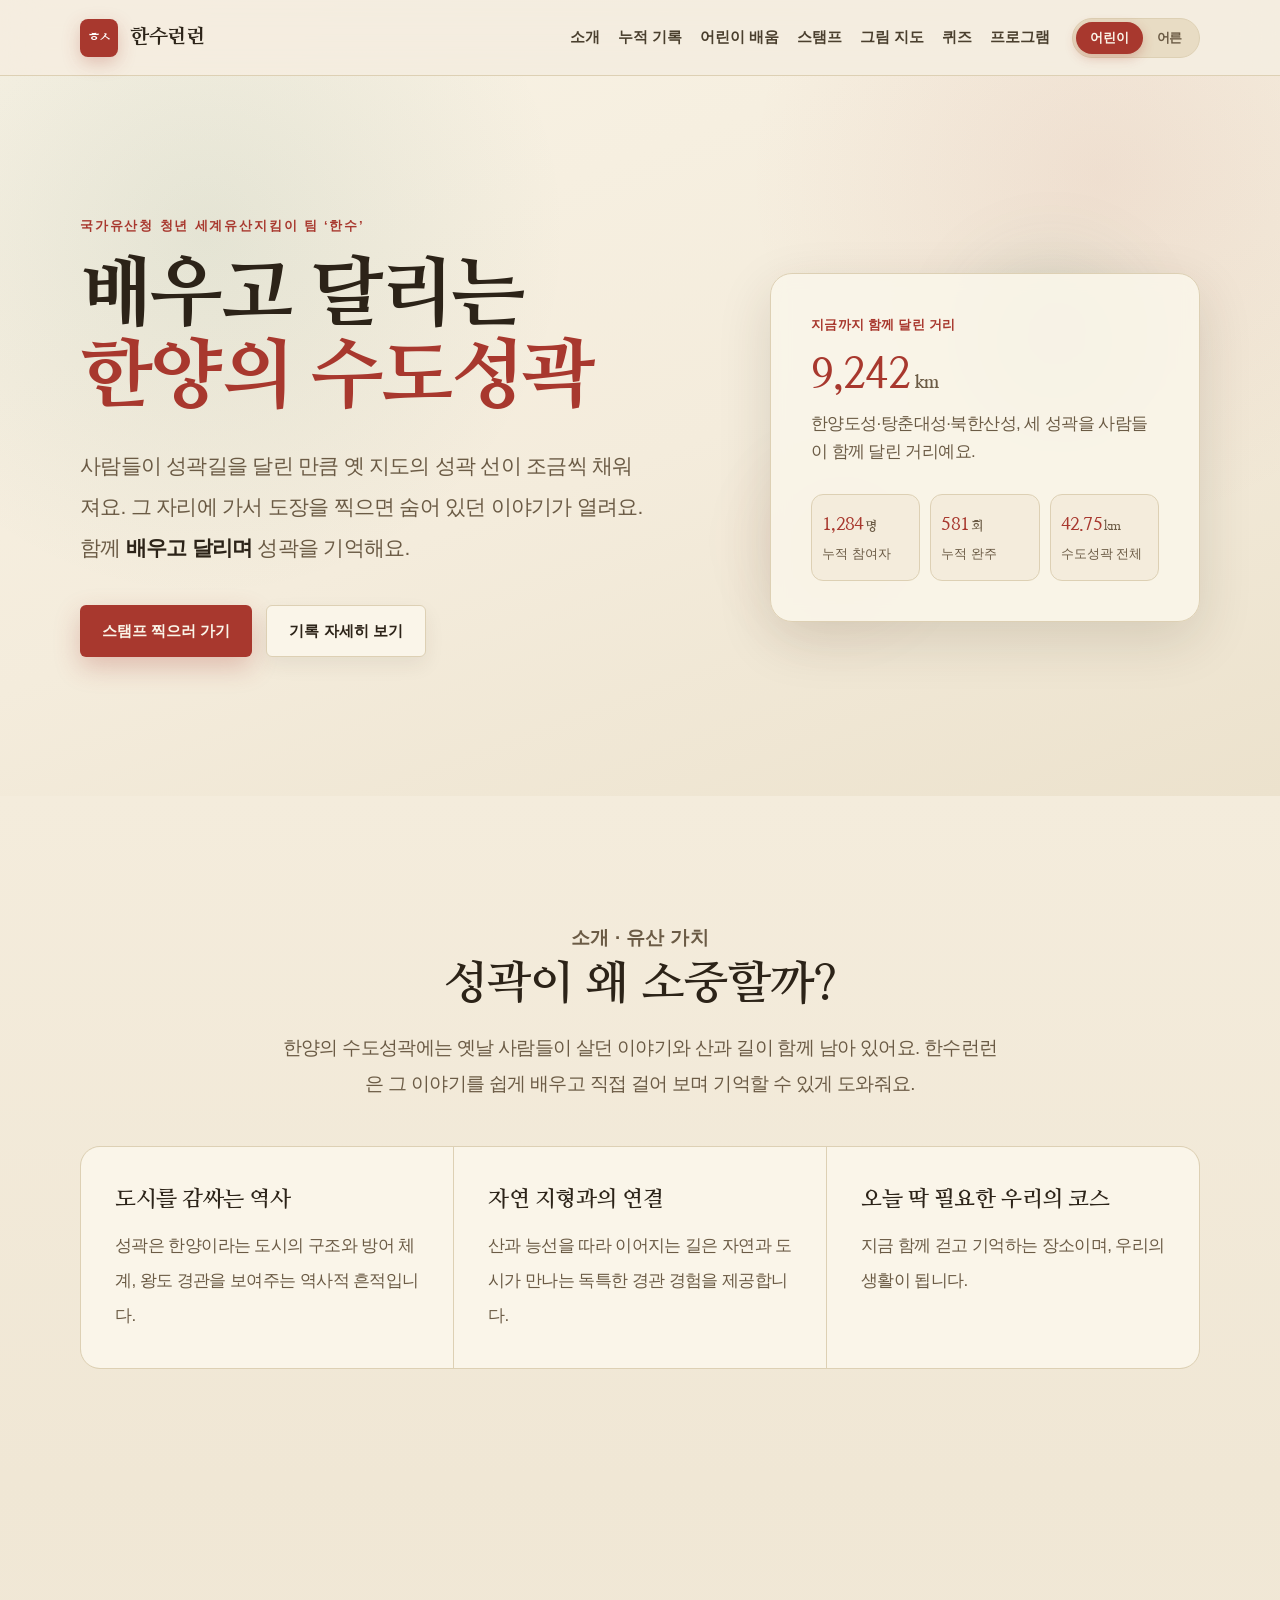
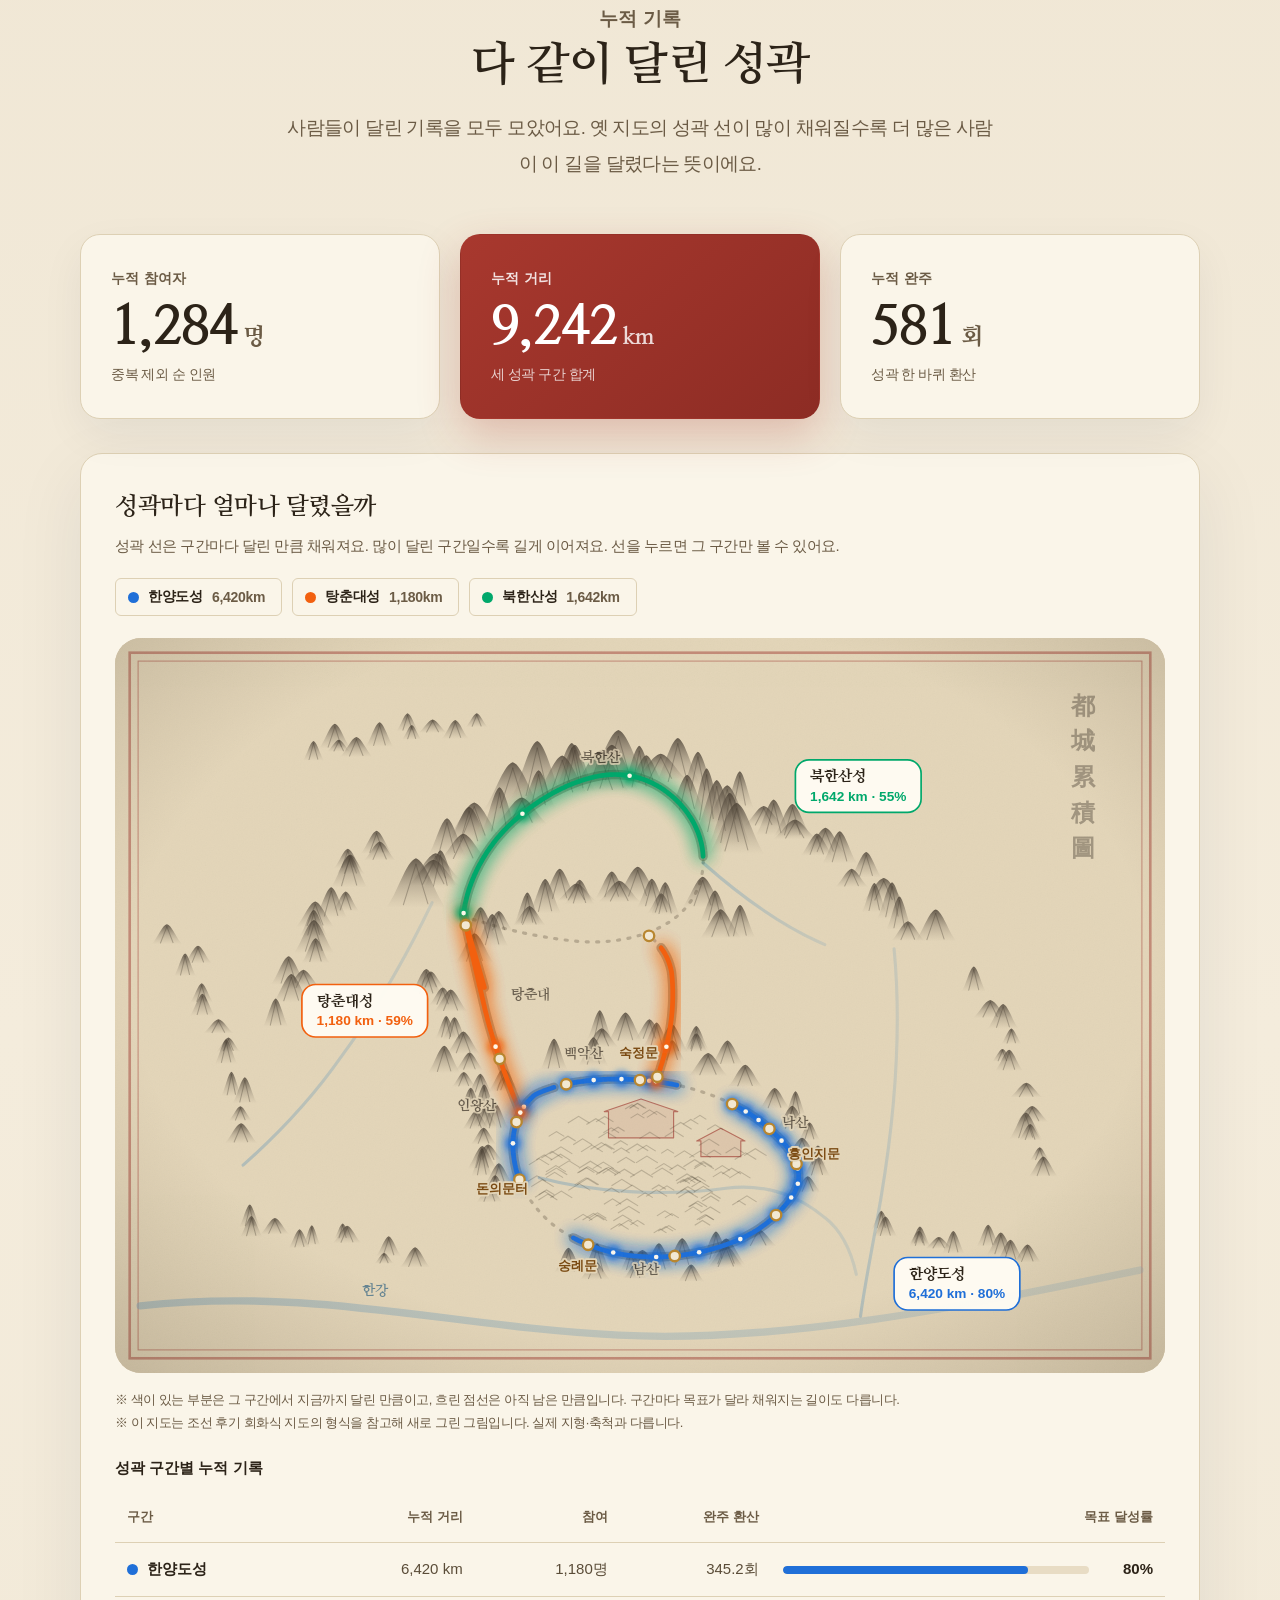
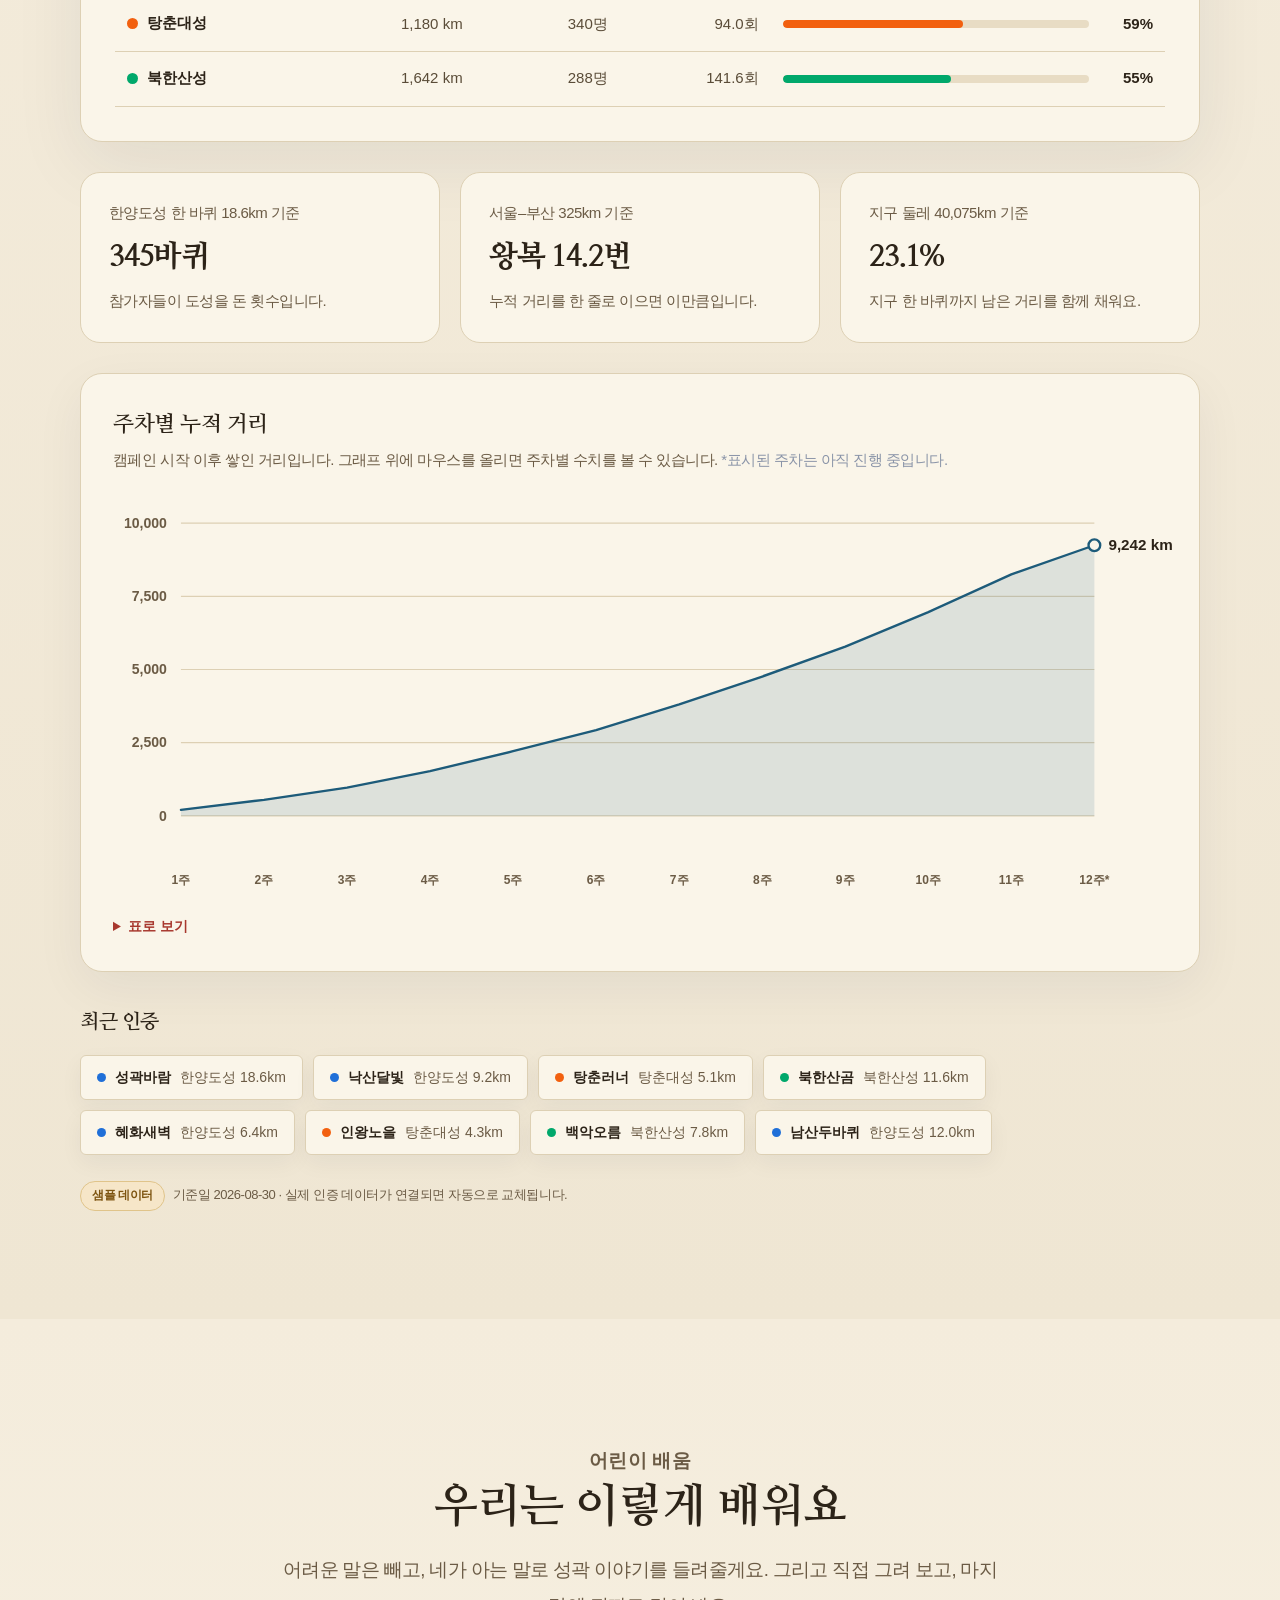
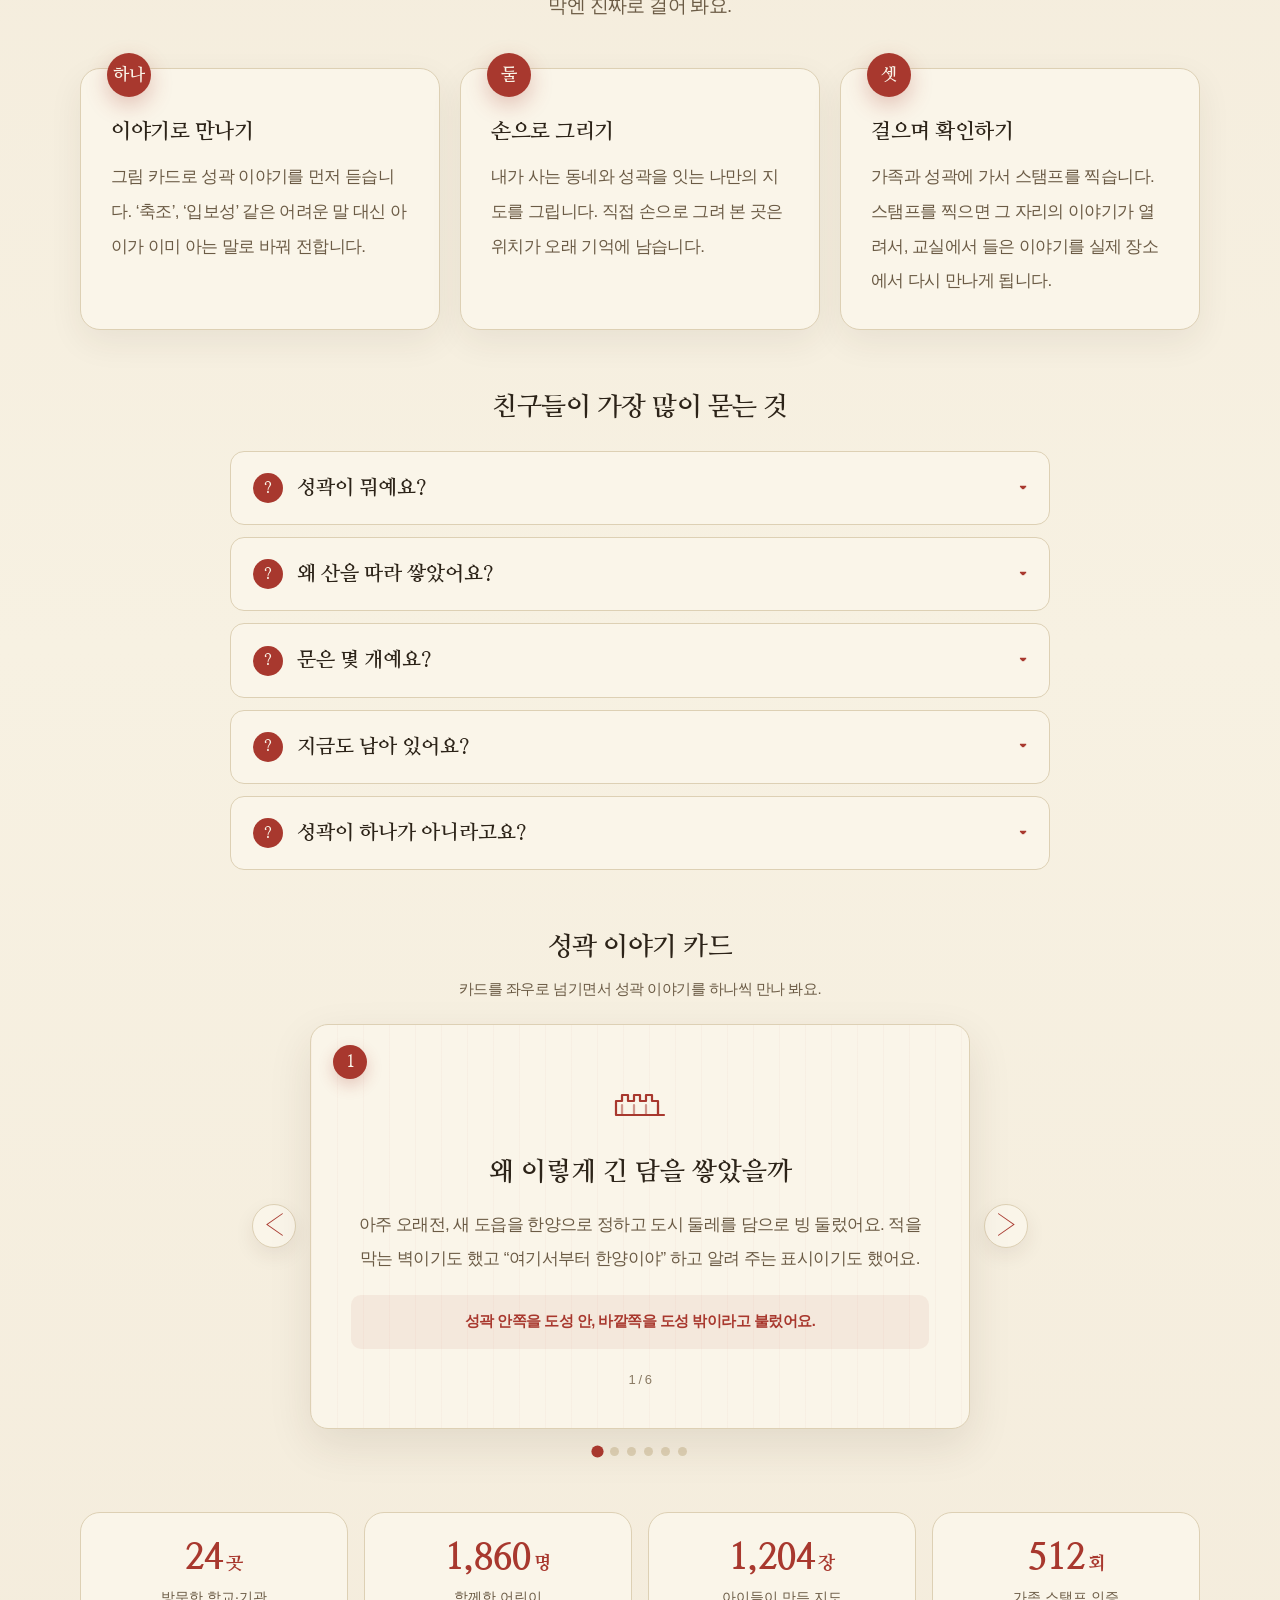
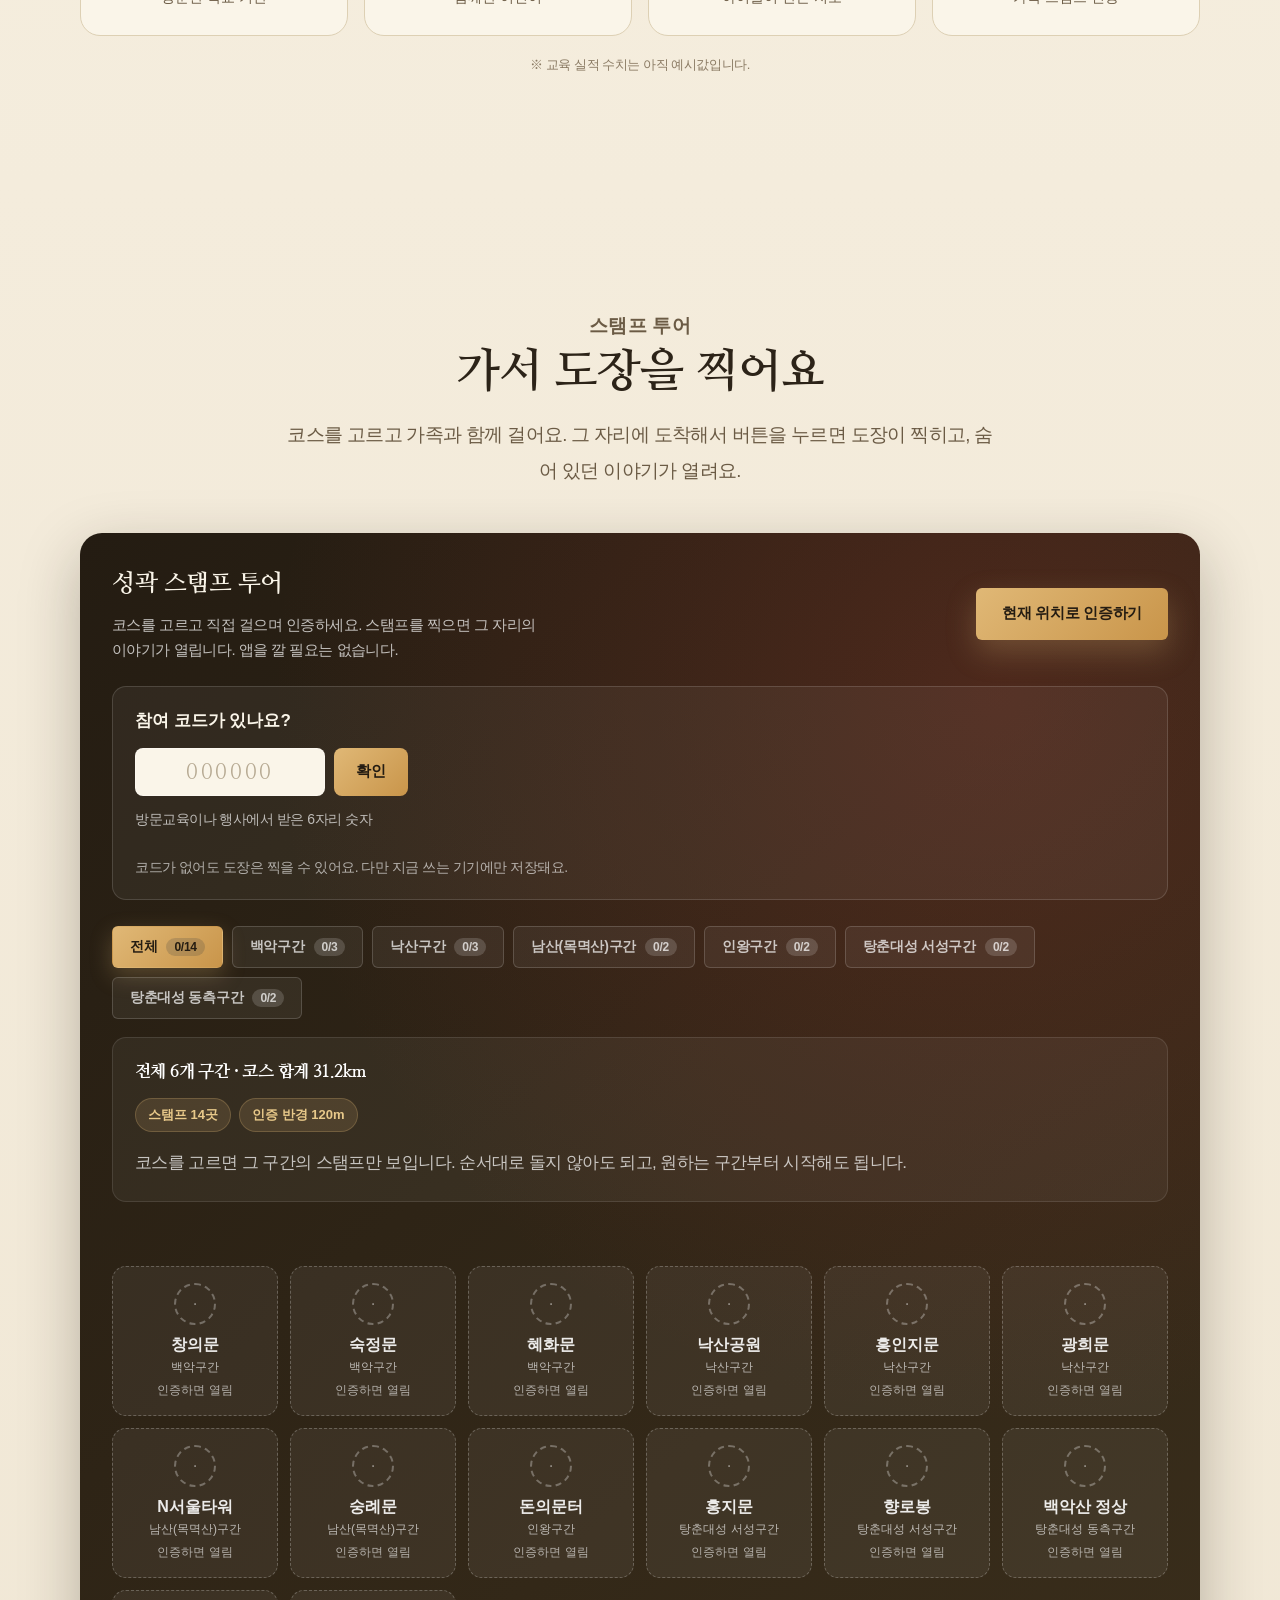
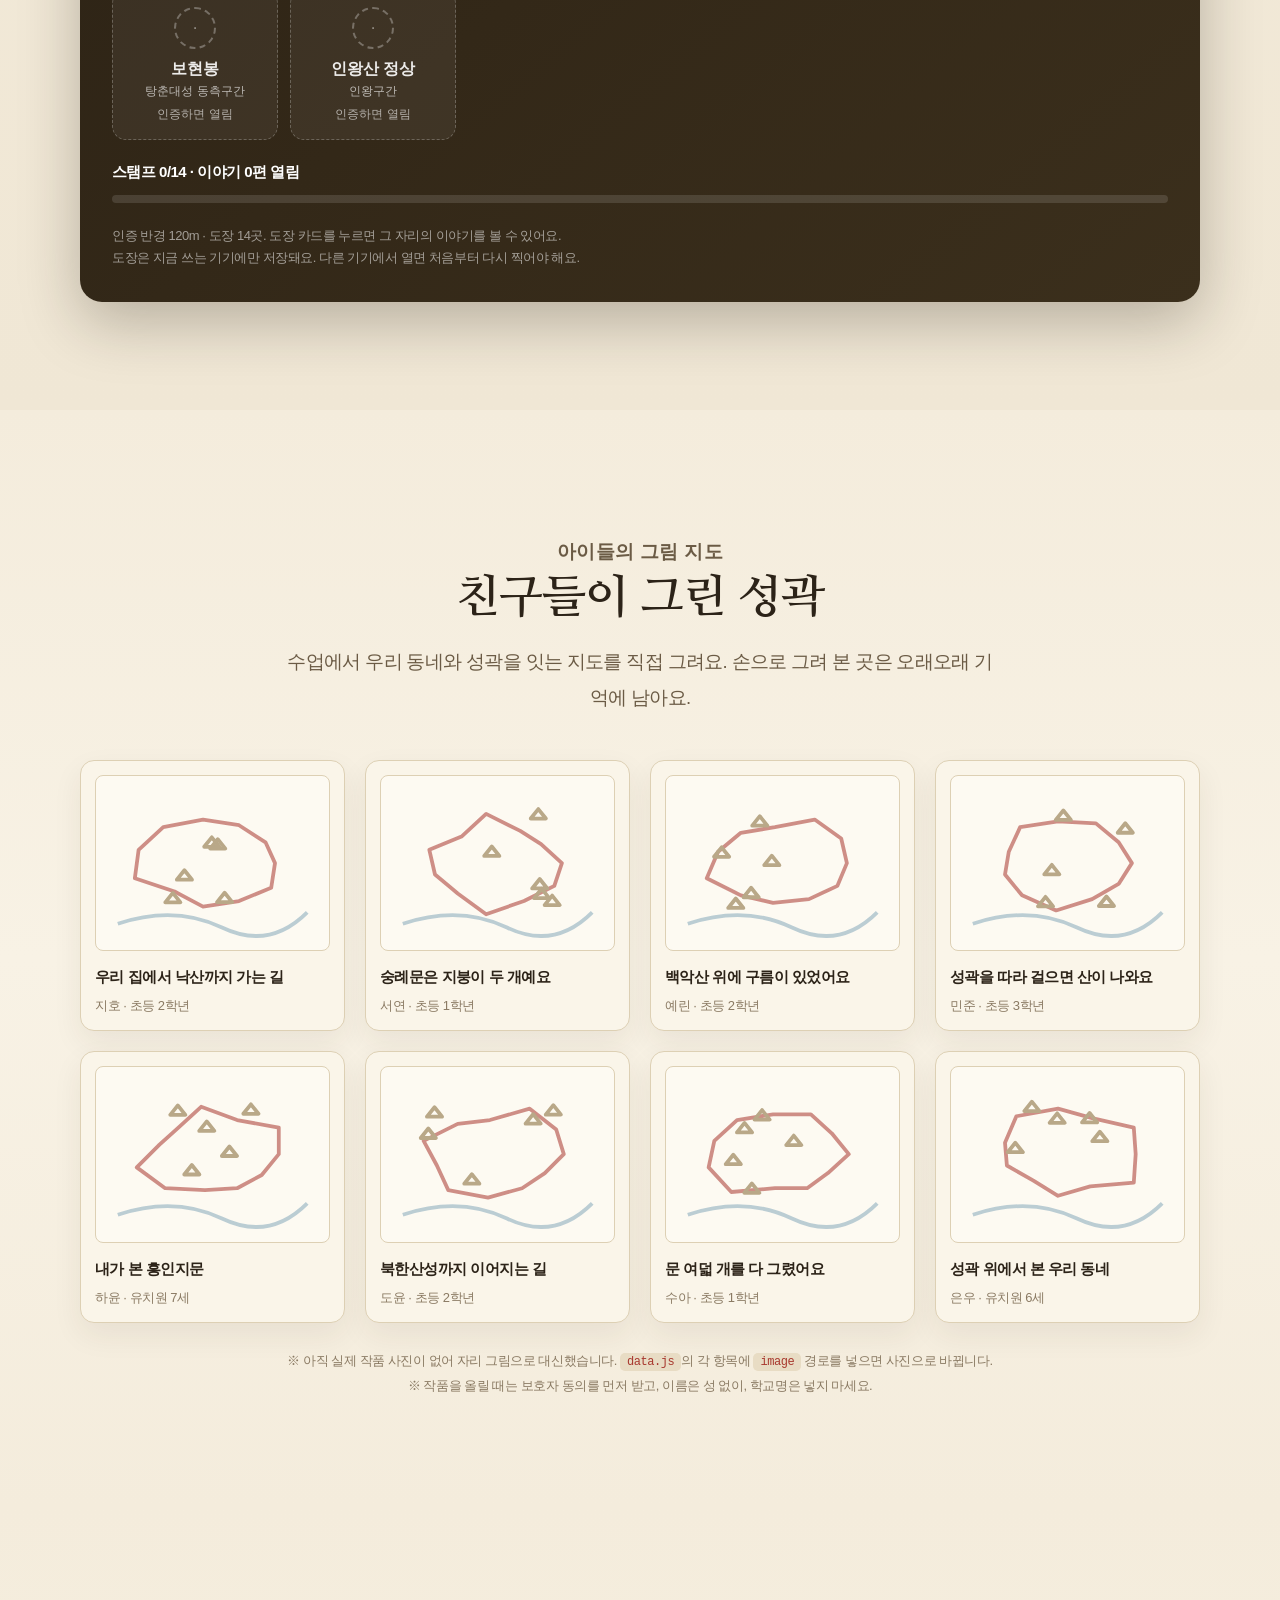
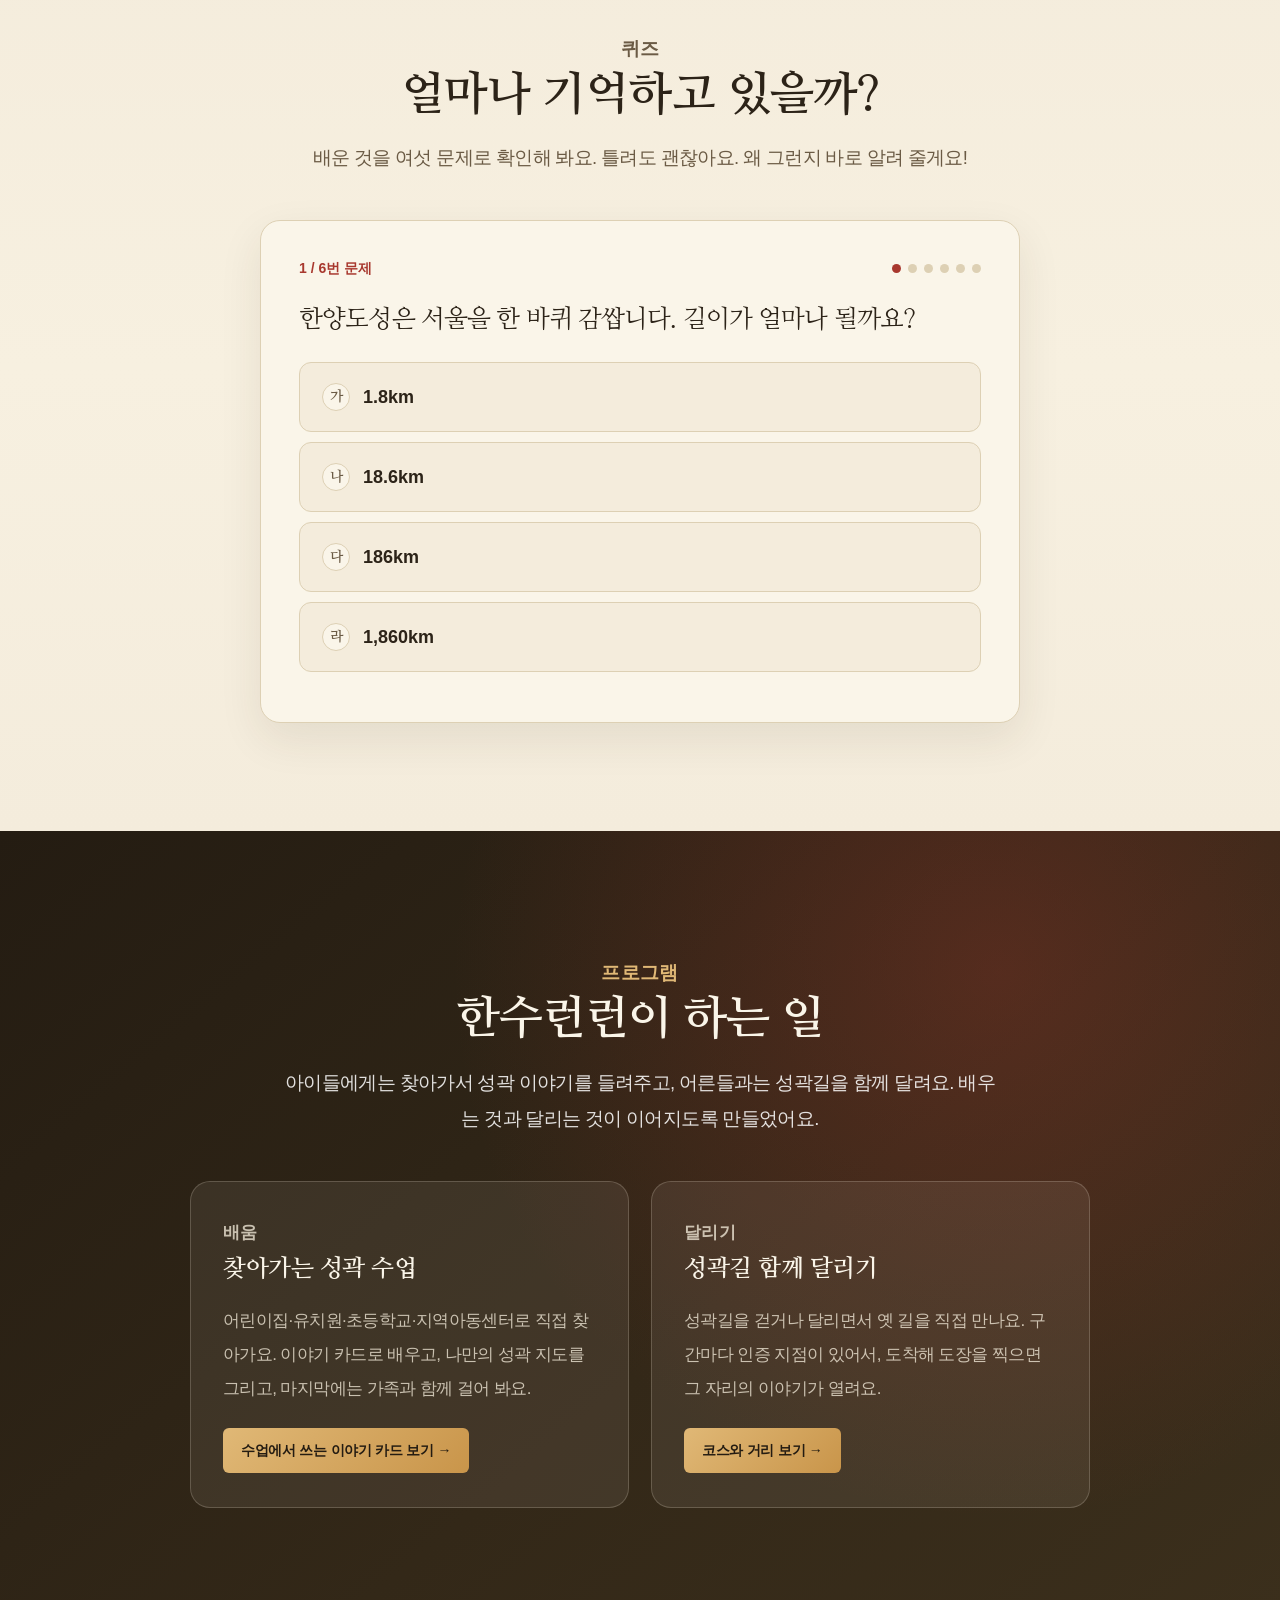
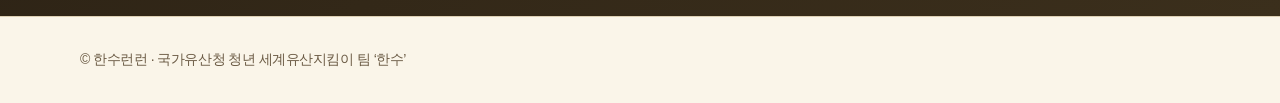
==== commit b3f2bade: "feat: 참여 코드 — 로그인 없이 기록을 이어가는 방식 주 이용자가 어린이라 로그인을 두지 않기로 함. 만 14세 미만 개인정보를 받으려면 법정대리인 동의가 필요하고 처리방침·" ====
--- a/index.html
+++ b/index.html
@@ -374,7 +374,9 @@
               <button class="checkin-btn" type="button" id="checkinBtn">현재 위치로 인증하기</button>
             </div>
 
-            <div class="course-tabs" id="courseTabs" role="tablist" aria-label="순성길 코스 선택"></div>
+            <div class="code-box" id="codeBox"></div>
+
+          <div class="course-tabs" id="courseTabs" role="tablist" aria-label="순성길 코스 선택"></div>
             <div class="course-info" id="courseInfo"></div>
 
             <p class="checkin-status" id="checkinStatus" role="status" aria-live="polite"></p>
--- a/style.css
+++ b/style.css
@@ -1123,3 +1123,68 @@
 .section-label{font-size:14px}
 /* 어두운 패널 위 작은 보조 글씨는 4.5:1 을 넘겨야 한다.
    .4 / .5 는 각각 3.43:1, 4.51:1 로 부족하거나 아슬아슬했다. */
+
+/* =====================================================================
+   참여 코드 — 로그인 대신 쓰는 6자리 숫자
+   ===================================================================== */
+.code-box{margin-top:24px}
+.cb-on{
+  display:flex;flex-wrap:wrap;align-items:center;gap:18px;
+  padding:18px 22px;border-radius:14px;
+  background:rgba(224,184,118,.12);border:1px solid rgba(224,184,118,.34)
+}
+.cb-info{display:flex;flex-direction:column;gap:2px}
+.cb-label{font-size:12px;font-weight:800;letter-spacing:.02em;color:#e0b876}
+.cb-info strong{
+  font-family:var(--serif);font-size:24px;letter-spacing:.06em;color:var(--hanji-card);
+  font-variant-numeric:tabular-nums
+}
+.cb-name{font-size:13px;color:rgba(255,255,255,.72)}
+.cb-count{margin-left:auto;font-size:14px;color:rgba(255,255,255,.72)}
+.cb-count b{font-size:22px;color:#e0b876;margin:0 3px 0 6px;font-variant-numeric:tabular-nums}
+.cb-count span{font-size:13px}
+.cb-change{
+  padding:9px 15px;border-radius:6px;cursor:pointer;font-family:inherit;
+  font-size:13px;font-weight:800;color:rgba(255,255,255,.86);
+  background:rgba(255,255,255,.1);border:1px solid rgba(255,255,255,.24)
+}
+.cb-change:hover{background:rgba(255,255,255,.18)}
+.cb-change:focus-visible,.cb-form button:focus-visible,.cb-form input:focus-visible{
+  outline:3px solid #e0b876;outline-offset:2px
+}
+
+.cb-form{padding:20px 22px;border-radius:14px;background:rgba(255,255,255,.05);border:1px solid rgba(255,255,255,.14)}
+.cb-form label{display:block;margin-bottom:12px;font-size:15px;font-weight:800;color:var(--hanji-card)}
+.cb-row{display:flex;flex-wrap:wrap;gap:9px}
+.cb-form input{
+  flex:0 1 190px;min-width:0;height:48px;padding:0 16px;border-radius:8px;
+  font-family:var(--serif);font-size:22px;letter-spacing:.12em;text-align:center;
+  color:var(--deep);background:var(--hanji-card);border:1px solid rgba(255,255,255,.3);
+  font-variant-numeric:tabular-nums
+}
+.cb-form input::placeholder{color:#b6a992;letter-spacing:.12em}
+.cb-form button[type="submit"]{
+  height:48px;padding:0 22px;border:0;border-radius:8px;cursor:pointer;
+  font-family:inherit;font-size:15px;font-weight:800;color:var(--deep);
+  background:linear-gradient(135deg,#e0b876,#c9954a)
+}
+.cb-cancel{
+  height:48px;padding:0 18px;border-radius:8px;cursor:pointer;font-family:inherit;
+  font-size:14px;font-weight:800;color:rgba(255,255,255,.8);
+  background:transparent;border:1px solid rgba(255,255,255,.24)
+}
+.cb-hint{margin:12px 0 0;font-size:13px;color:rgba(255,255,255,.68)}
+.cb-msg{margin:10px 0 0;font-size:14px;font-weight:700;color:#e8c98a;min-height:1px}
+.cb-msg.err{color:#ffb3ab}
+.cb-skip{margin:14px 0 0;font-size:13px;line-height:1.7;color:rgba(255,255,255,.62)}
+html[data-mode="kid"] .cb-form label{font-size:17px}
+html[data-mode="kid"] .cb-hint,html[data-mode="kid"] .cb-skip{font-size:14px}
+
+@media (max-width:880px){
+  .cb-on{gap:12px;padding:16px}
+  .cb-count{margin-left:0;width:100%}
+  .cb-change{width:100%}
+  .cb-form{padding:16px}
+  .cb-form input{flex:1 1 100%}
+  .cb-form button[type="submit"],.cb-cancel{flex:1 1 auto}
+}
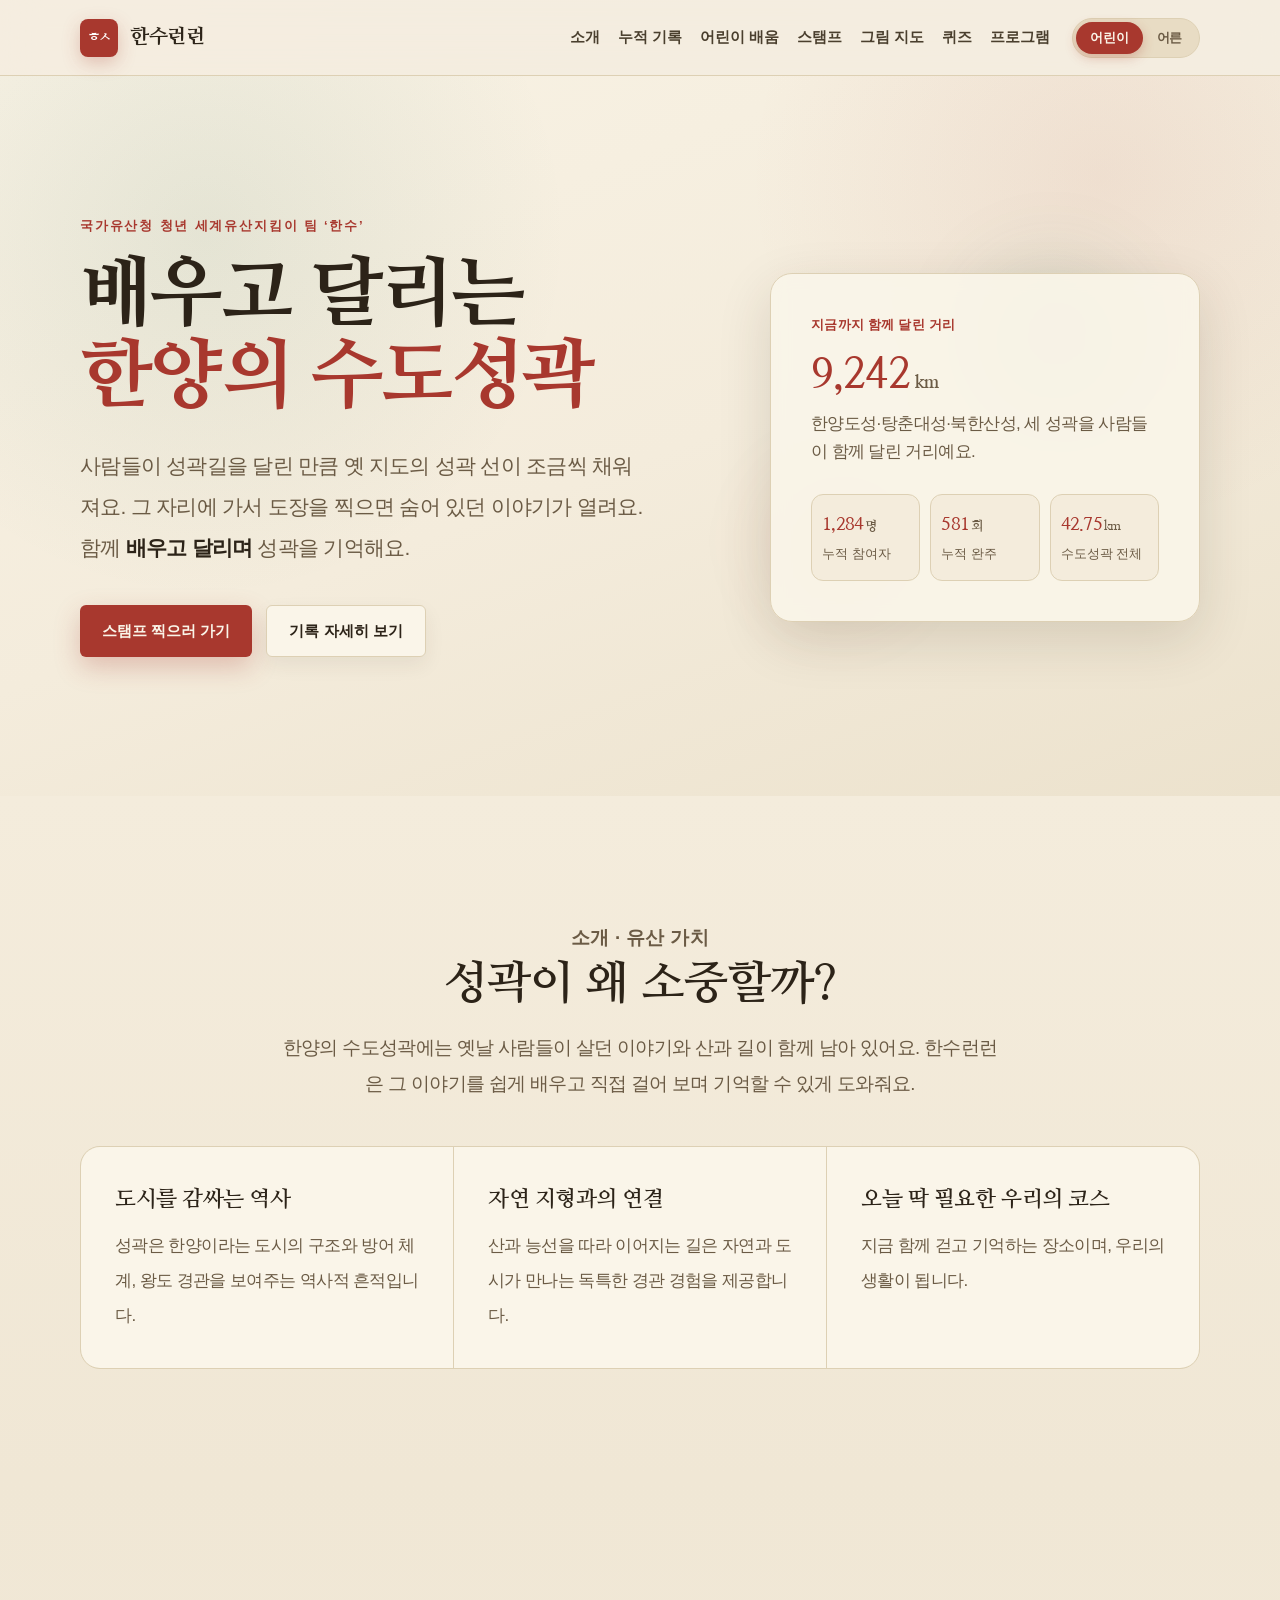
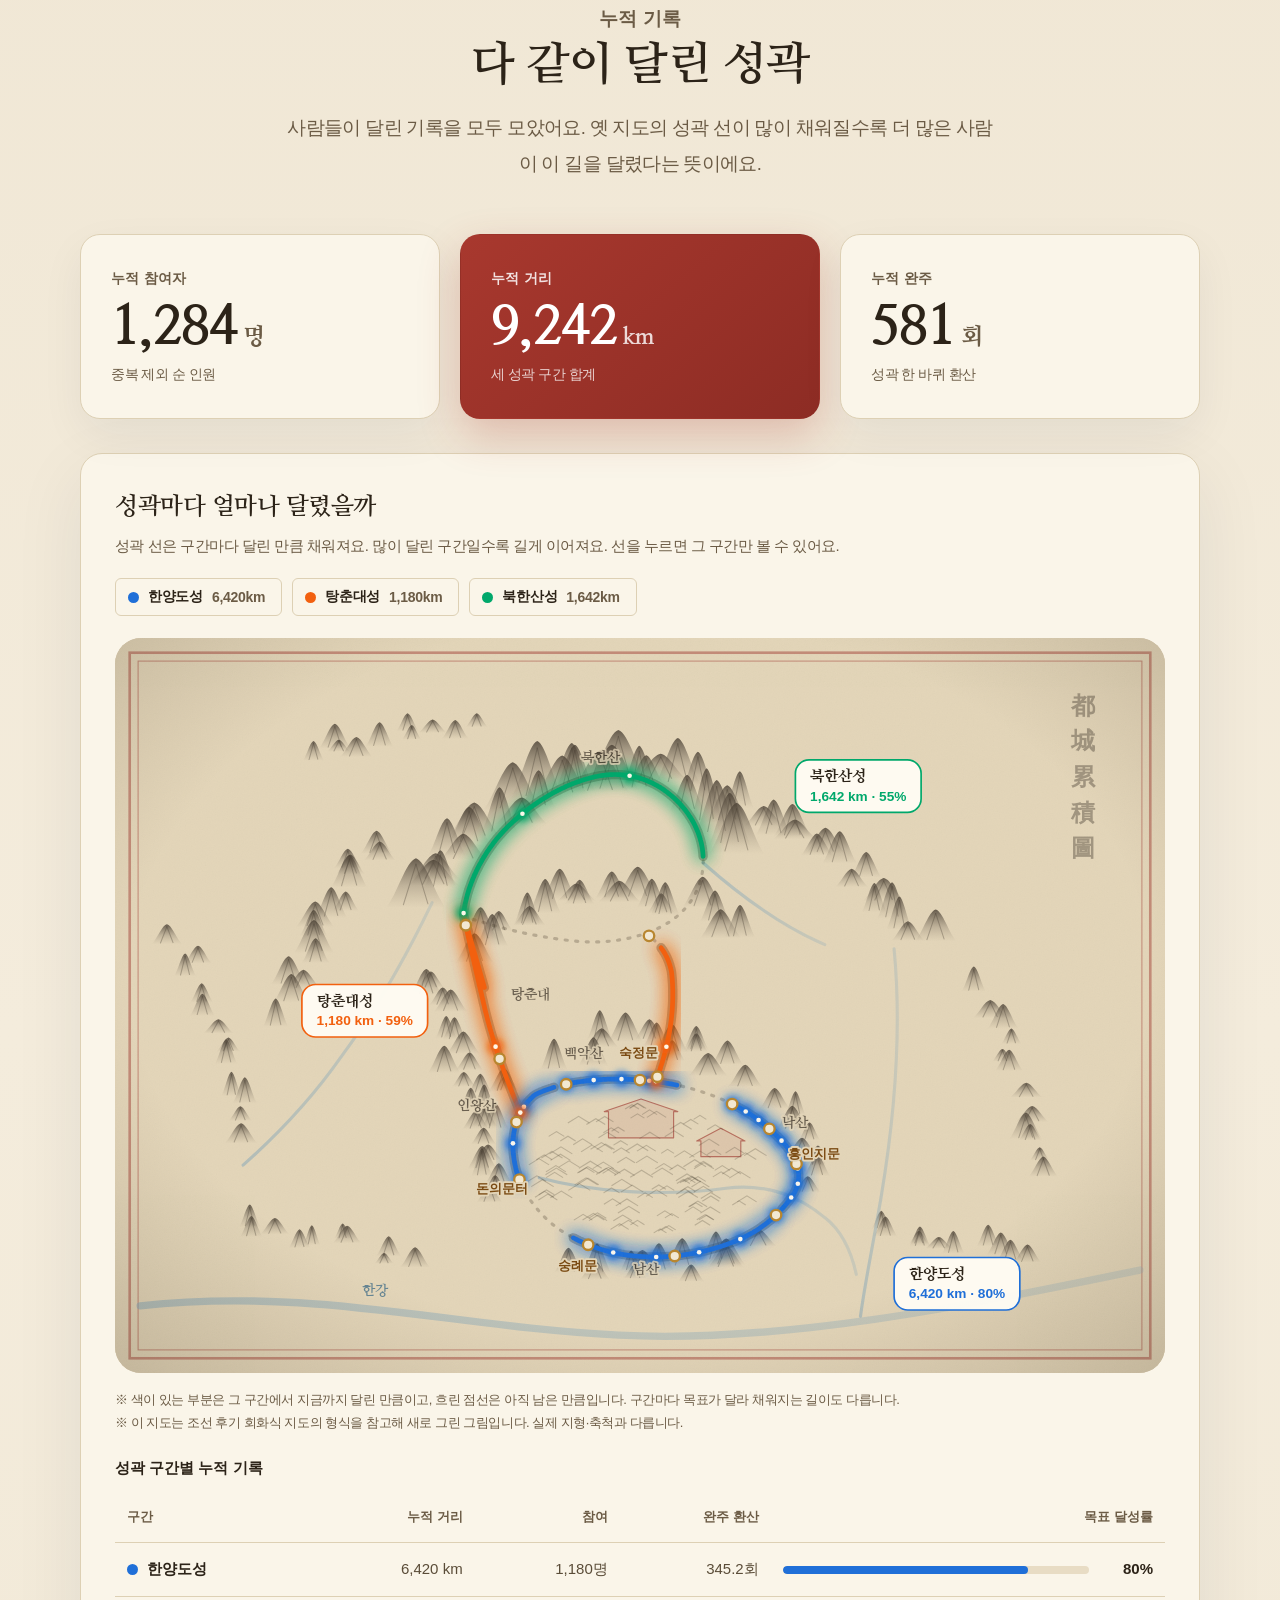
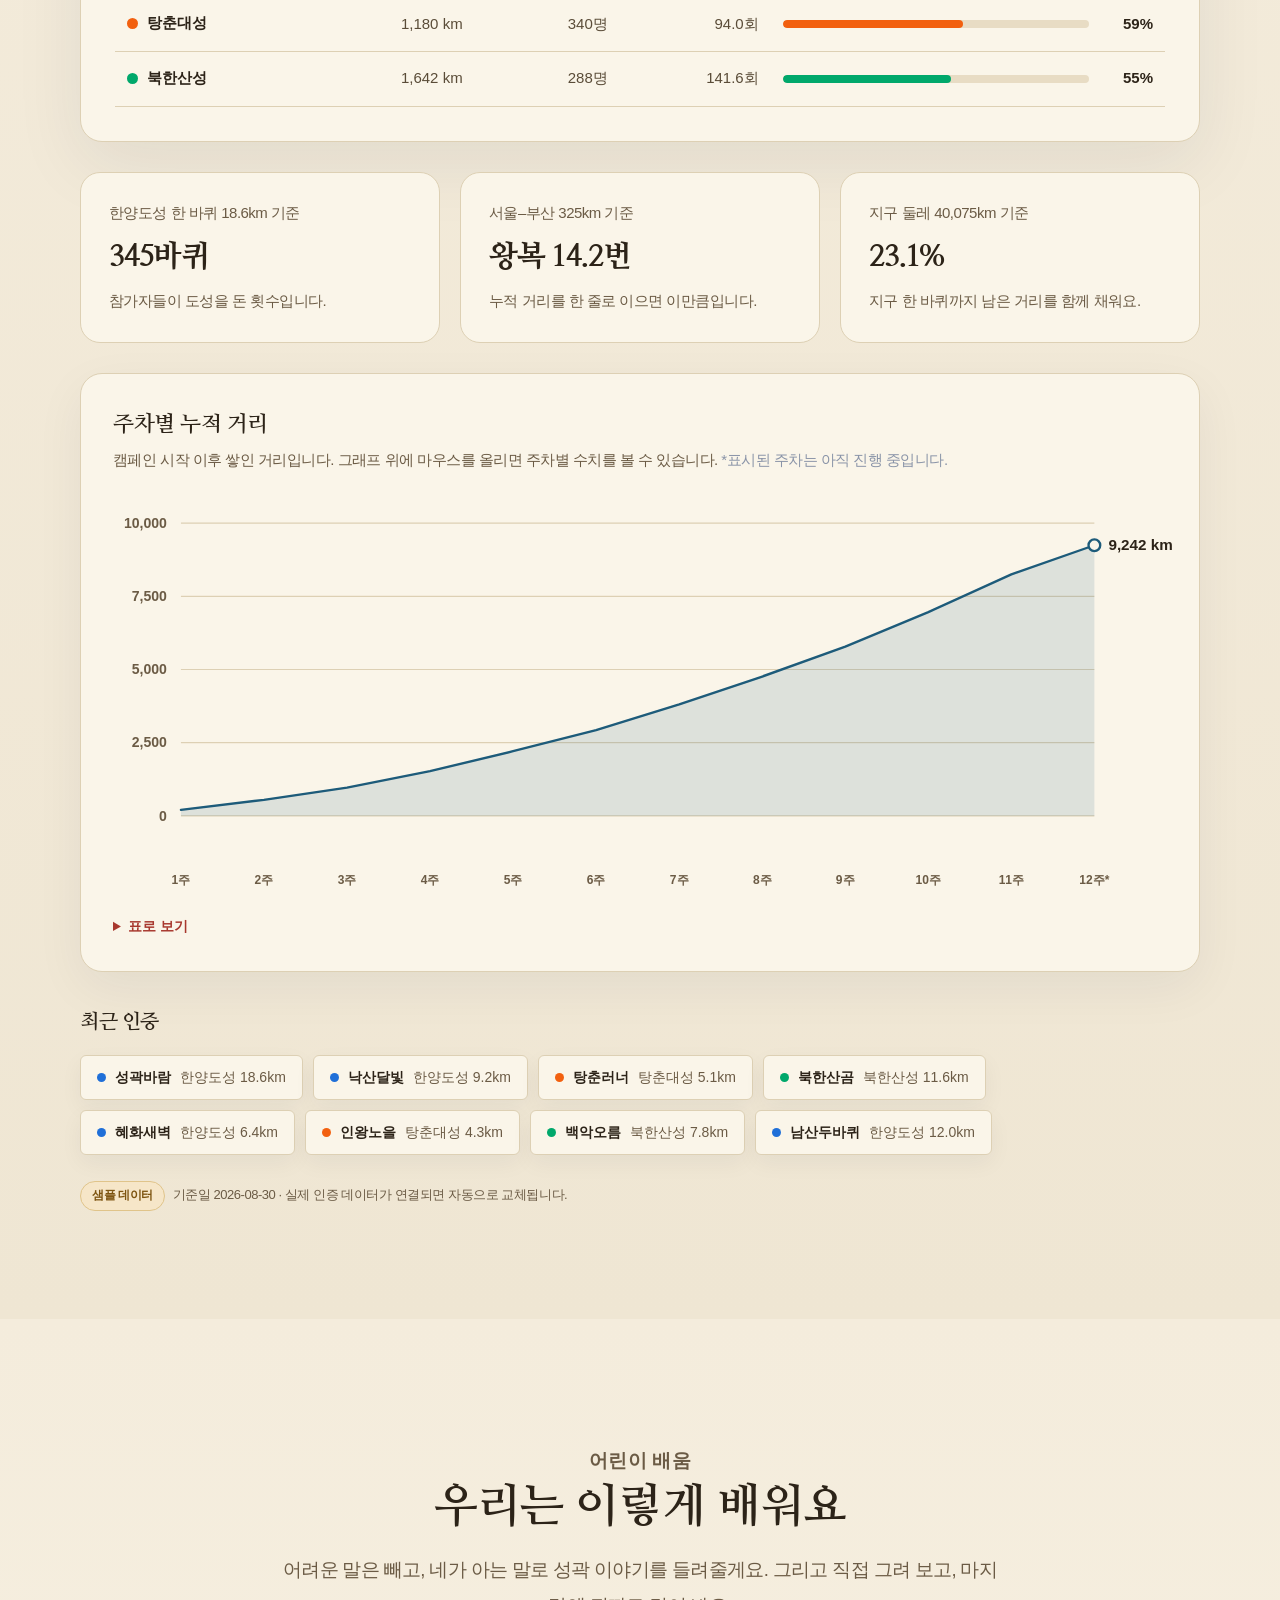
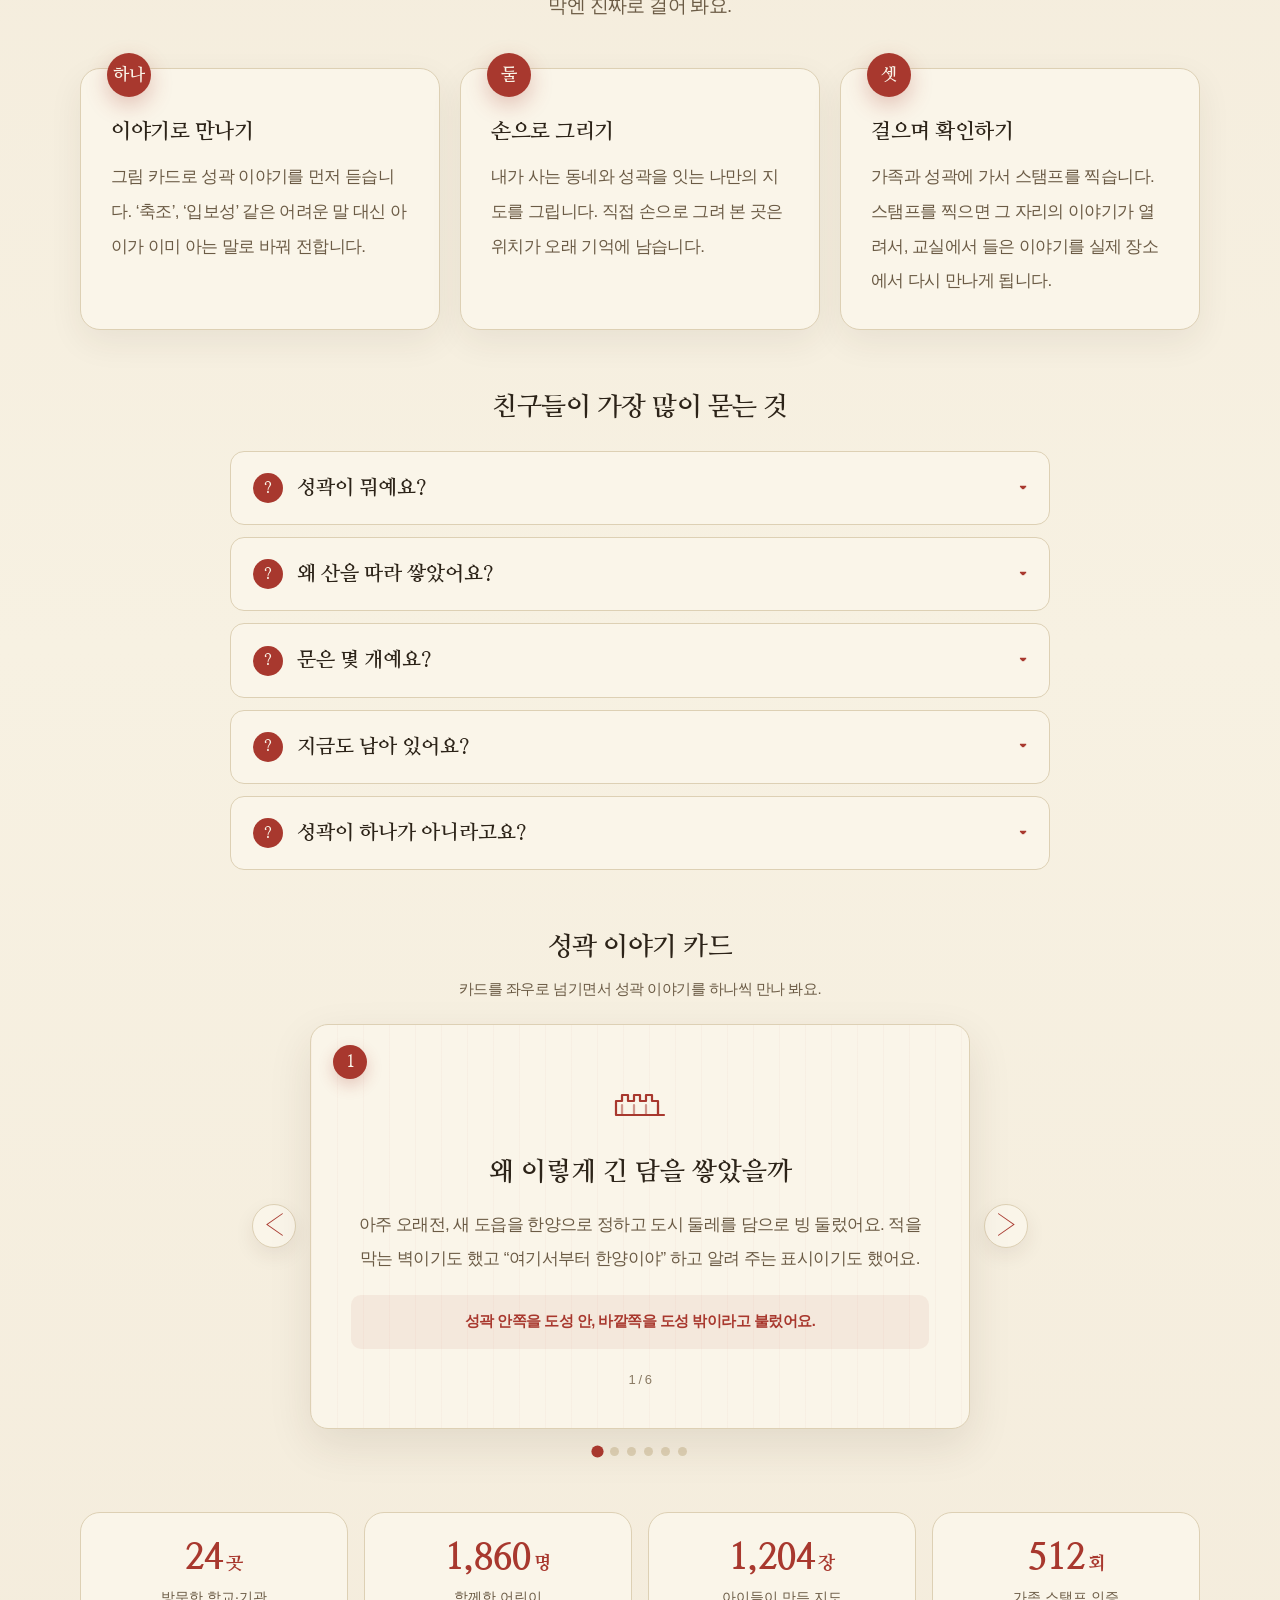
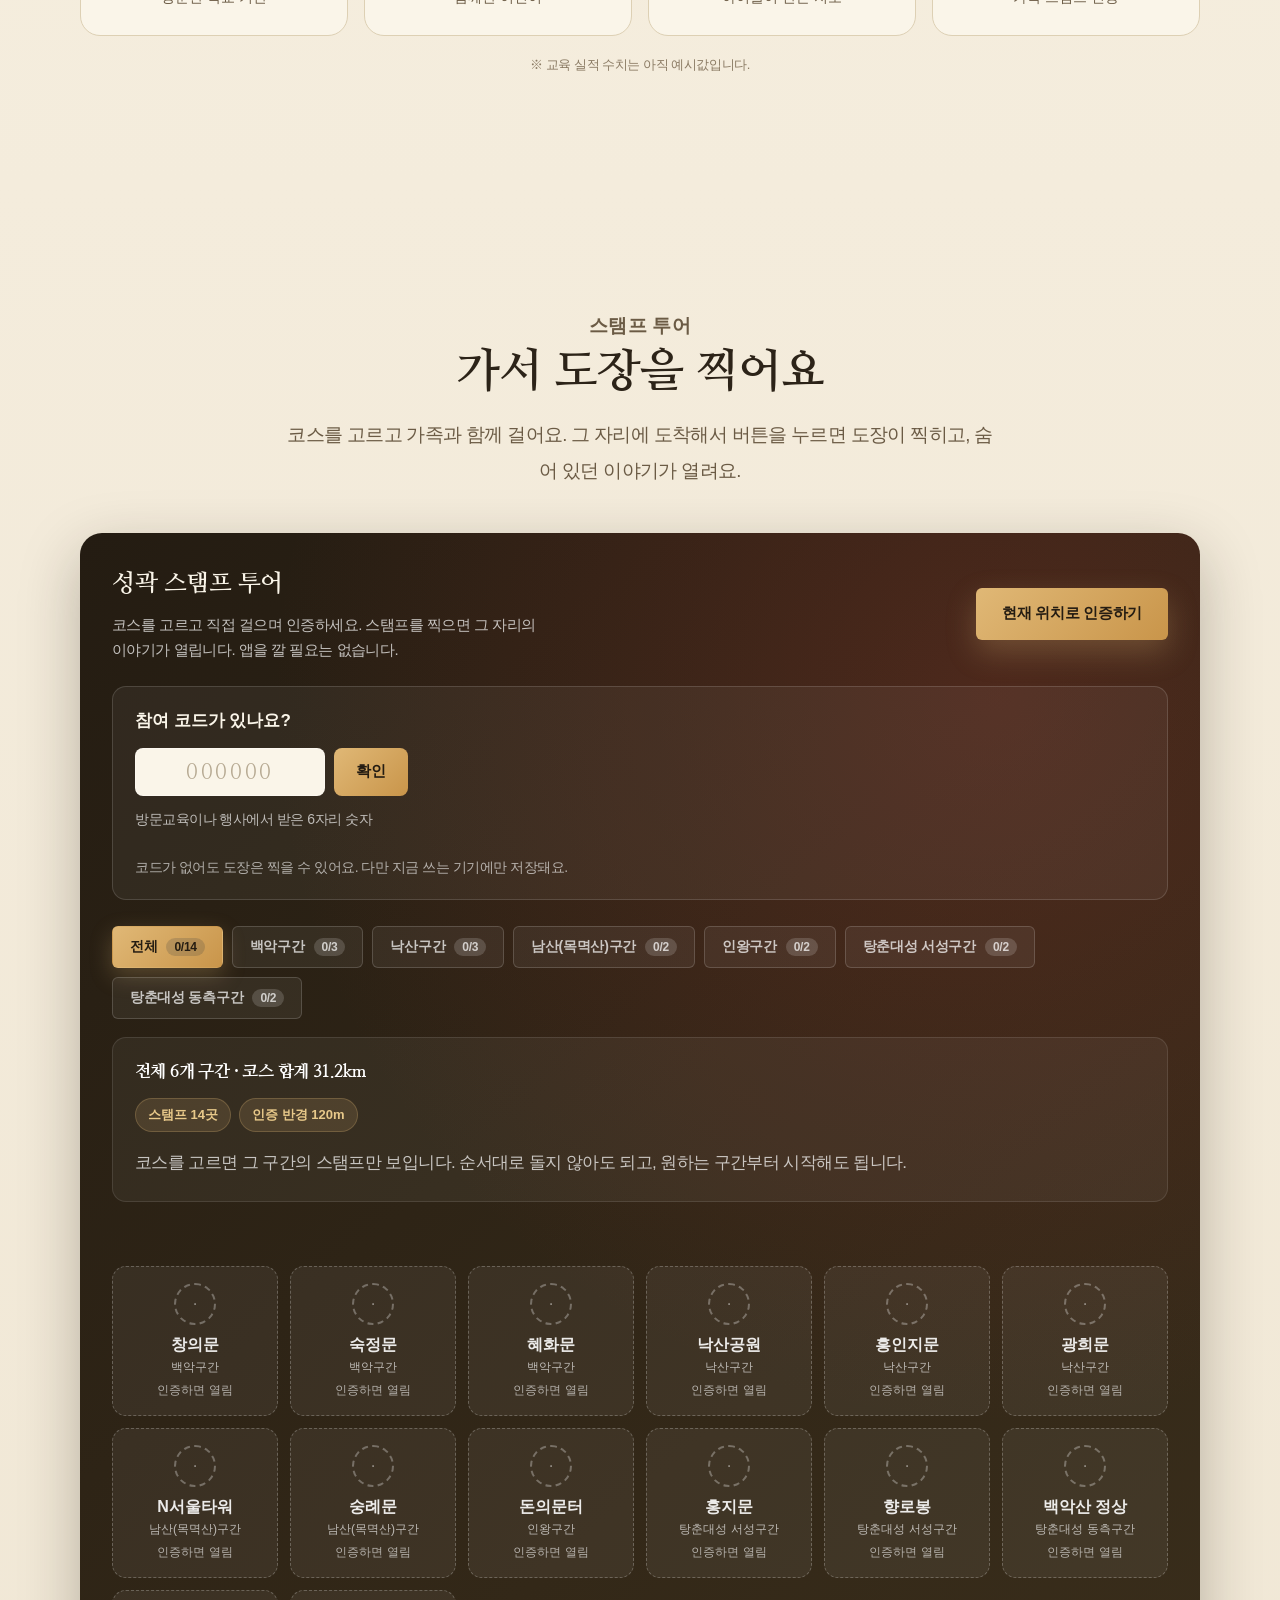
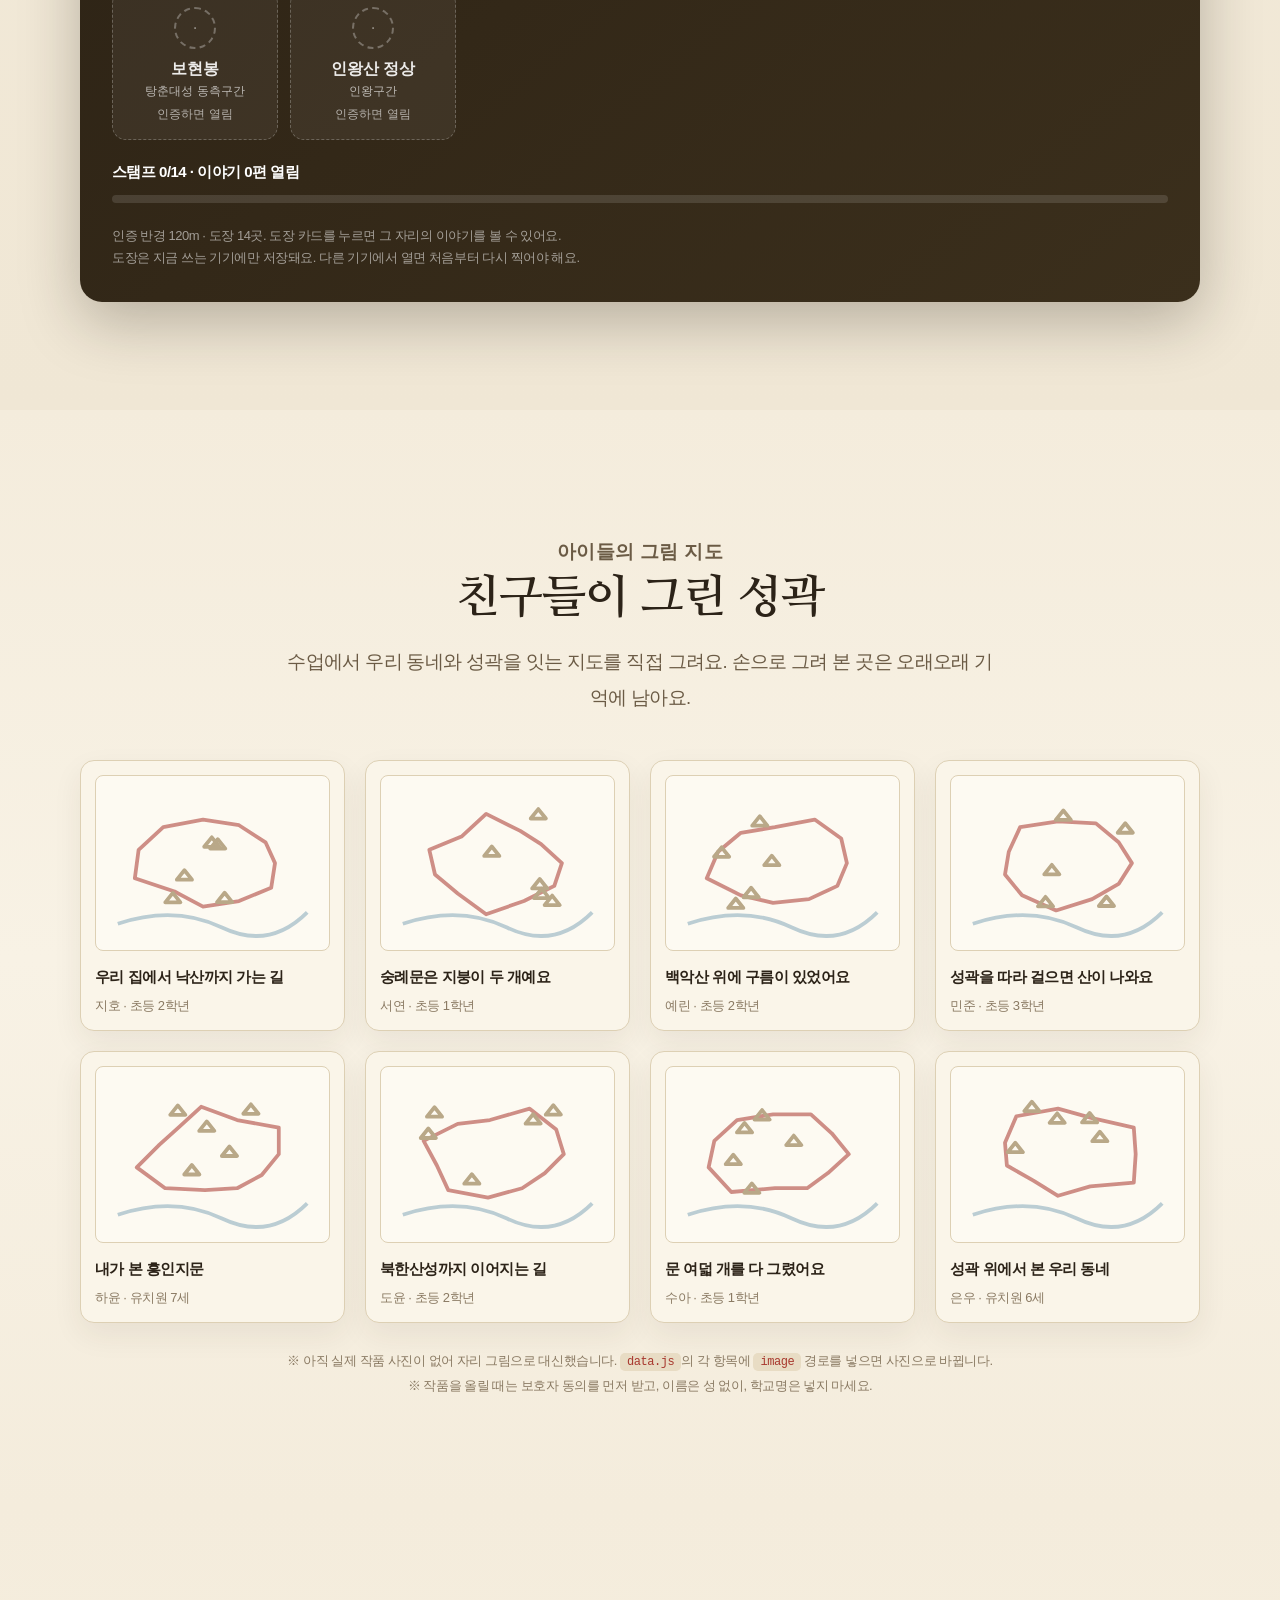
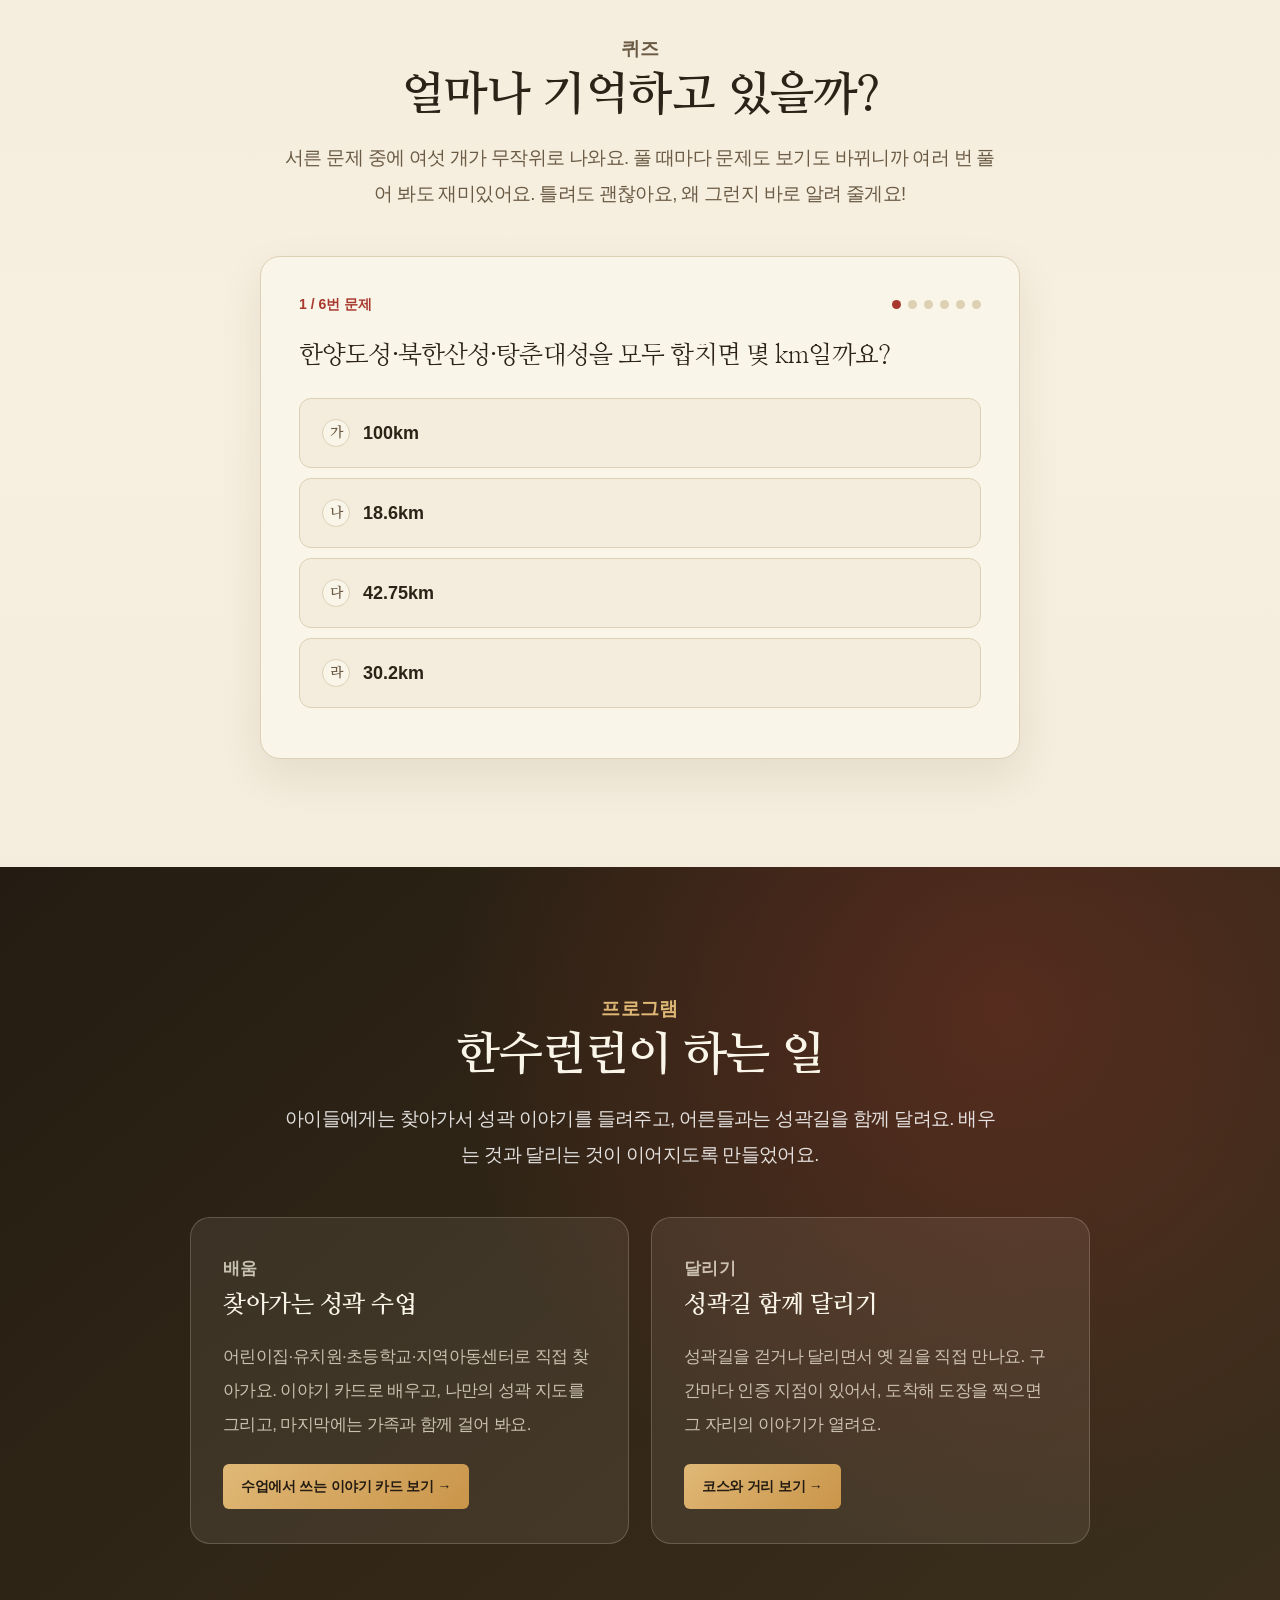
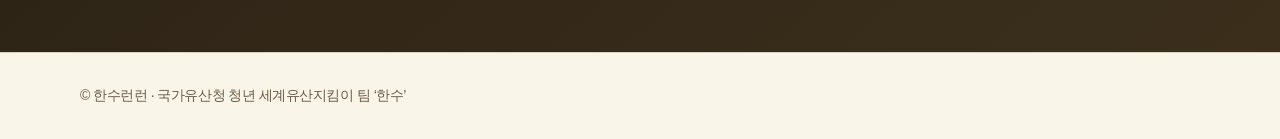
==== commit 500fea9a: "feat: 퀴즈 보기 섞기 · 30문제 풀에서 6개 무작위 출제 · 전체 풀기 - 문항을 6개에서 30개로 늘림.   전부 이 사이트가 가르치는 내용과 공식 자료에서 확인된 사실로" ====
--- a/index.html
+++ b/index.html
@@ -408,7 +408,7 @@
         <div class="section-head center">
           <p class="section-label">퀴즈</p>
           <h2>얼마나 기억하고 있을까?</h2>
-          <p data-kid="배운 것을 여섯 문제로 확인해 봐요. 틀려도 괜찮아요. 왜 그런지 바로 알려 줄게요!">배운 내용을 여섯 문제로 확인해 보세요. 틀려도 괜찮아요 — 왜 그런지 바로 알려 드립니다.</p>
+          <p data-kid="서른 문제 중에 여섯 개가 무작위로 나와요. 풀 때마다 문제도 보기도 바뀌니까 여러 번 풀어 봐도 재미있어요. 틀려도 괜찮아요, 왜 그런지 바로 알려 줄게요!">서른 문제 가운데 여섯 개가 무작위로 출제됩니다. 풀 때마다 문항과 보기 순서가 바뀝니다. 틀려도 괜찮습니다 — 왜 그런지 바로 알려 드립니다.</p>
         </div>
 
         <div class="quiz-card" id="quizCard">
--- a/style.css
+++ b/style.css
@@ -1188,3 +1188,19 @@
   .cb-form input{flex:1 1 100%}
   .cb-form button[type="submit"],.cb-cancel{flex:1 1 auto}
 }
+/* 문항이 많을 때는 점 대신 막대로 진행을 보여준다 */
+.quiz-dots.as-bar{
+  display:block;width:120px;height:7px;border-radius:999px;
+  background:var(--line);overflow:hidden
+}
+.quiz-dots.as-bar i{display:block;height:100%;border-radius:999px;background:var(--jucheol);transition:width .3s ease}
+.qr-actions{display:flex;flex-wrap:wrap;gap:10px;justify-content:center}
+.quiz-all{
+  min-height:46px;padding:0 22px;border-radius:6px;cursor:pointer;
+  font-family:inherit;font-size:15px;font-weight:800;
+  color:var(--jucheol);background:var(--hanji-card);border:1px solid var(--jucheol);
+  transition:.18s ease
+}
+.quiz-all:hover{background:rgba(168,56,46,.08)}
+.quiz-all:focus-visible{outline:3px solid var(--jucheol);outline-offset:3px}
+@media (max-width:880px){.qr-actions{flex-direction:column}.quiz-all{width:100%}}
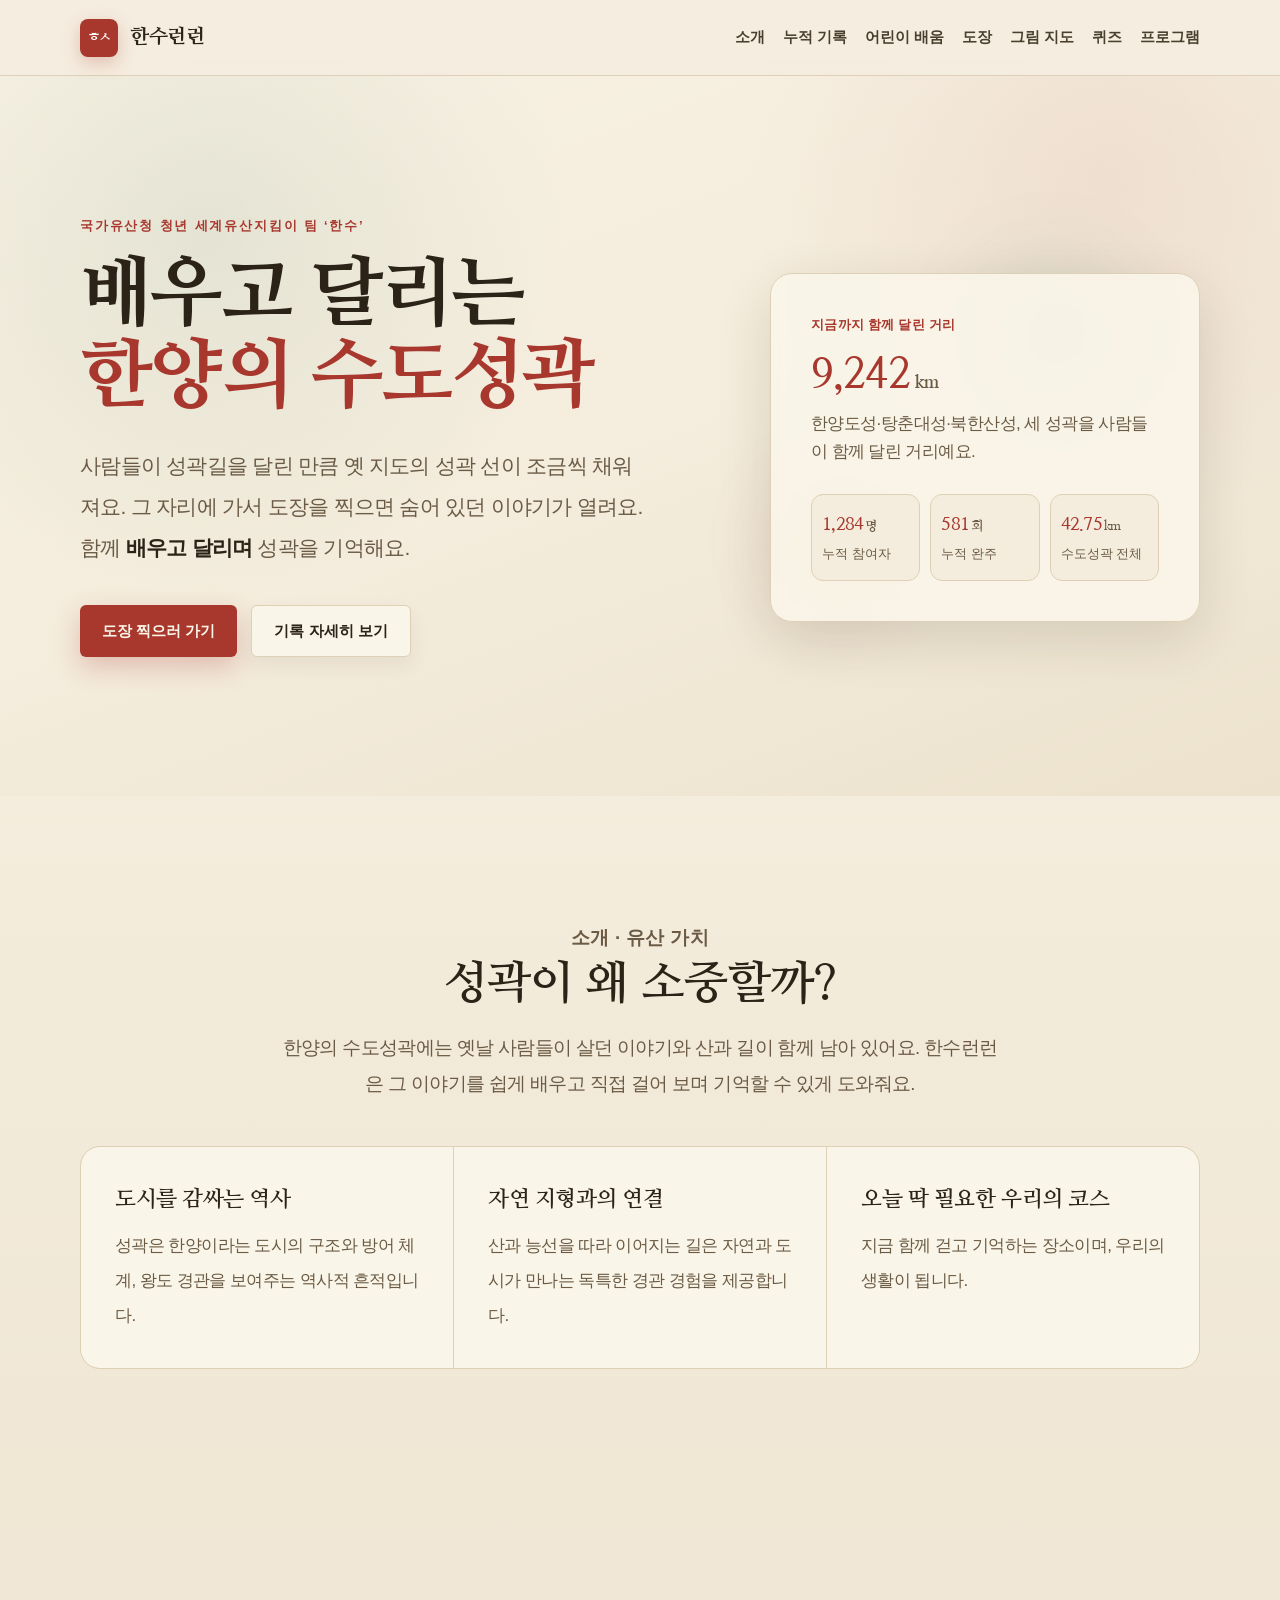
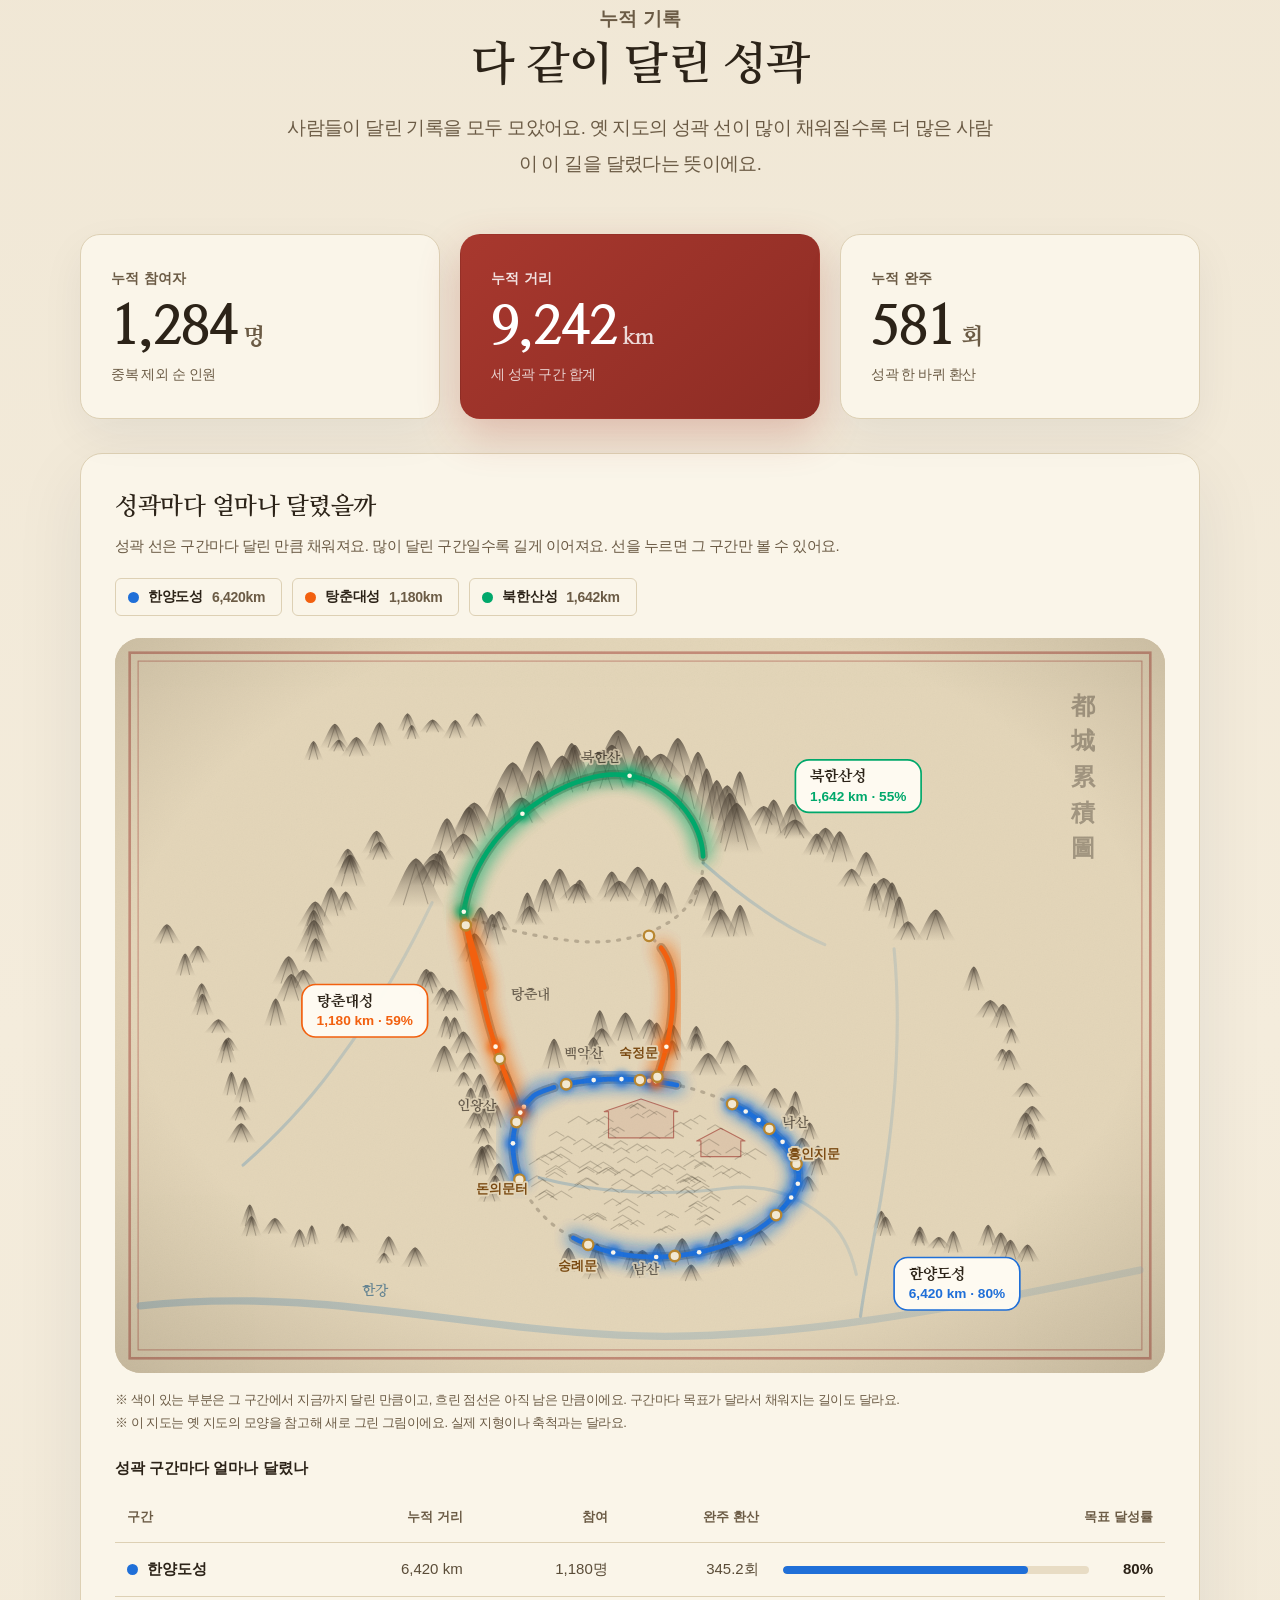
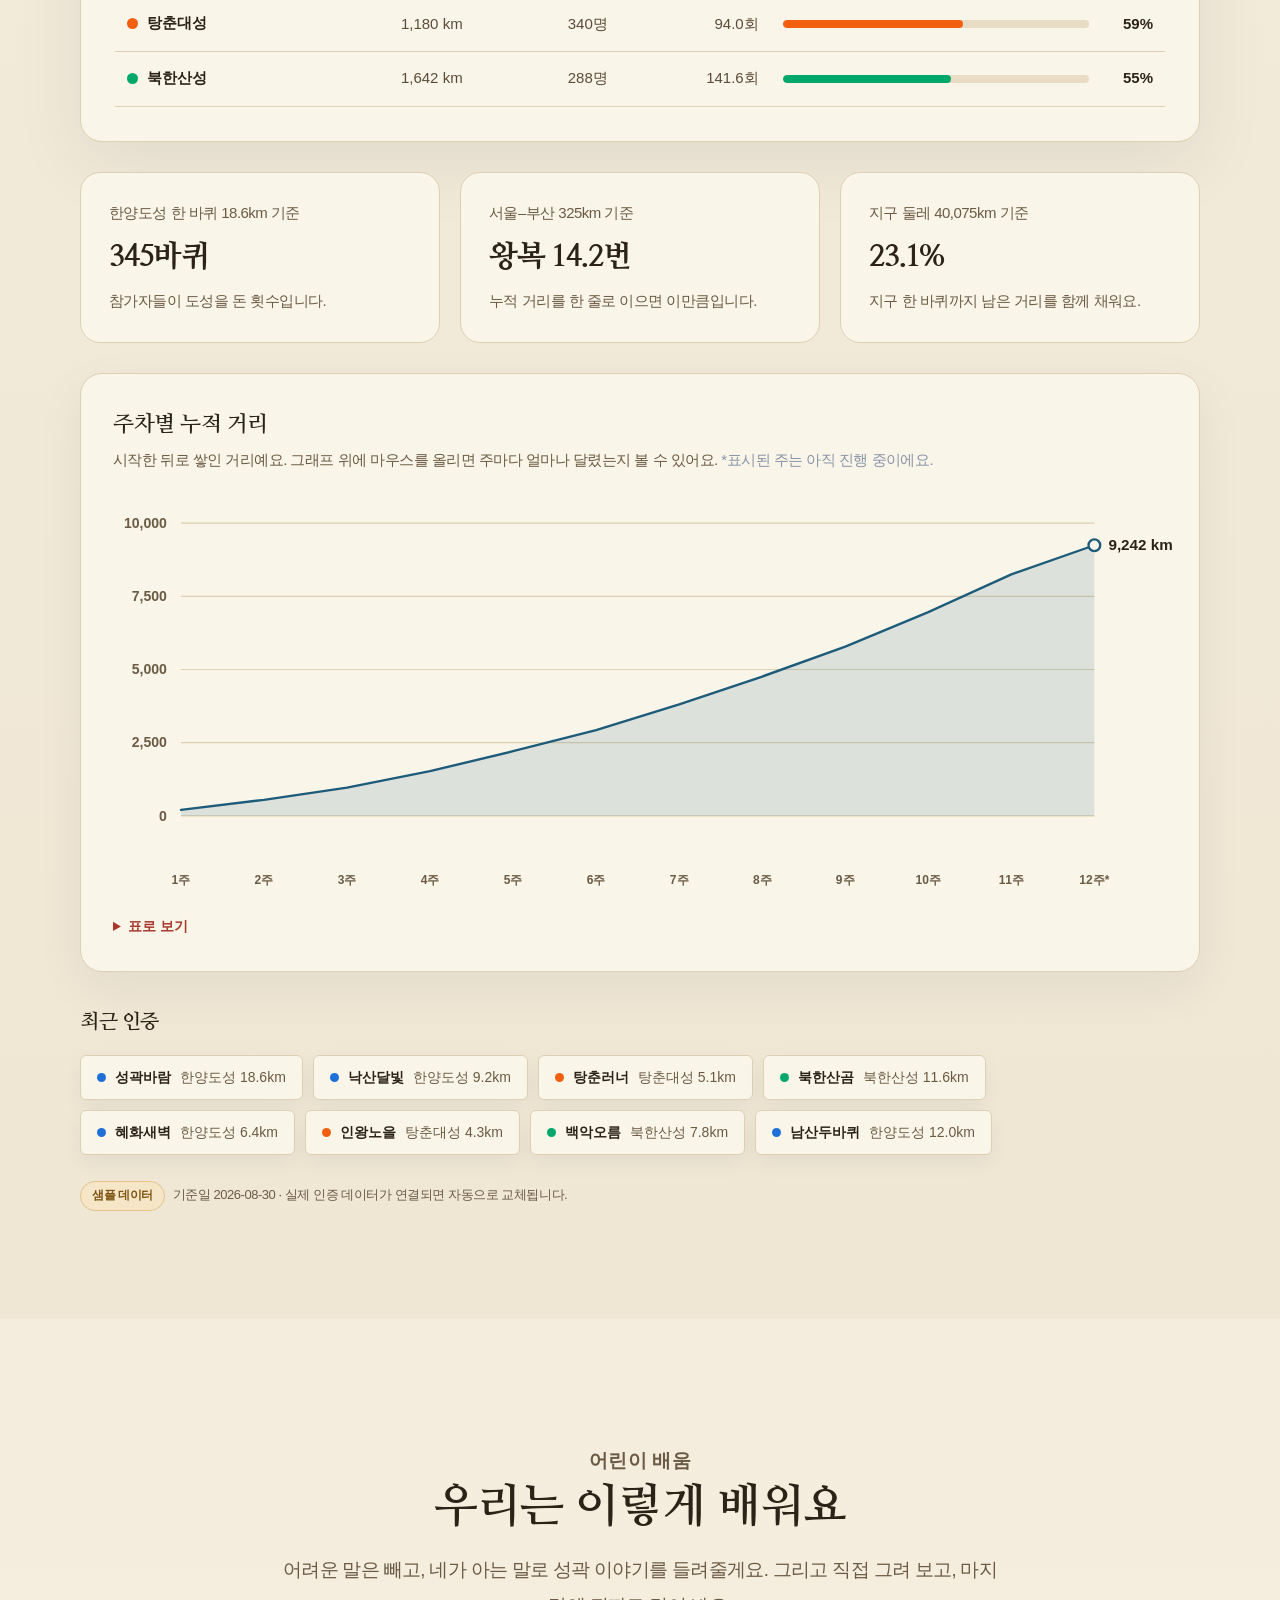
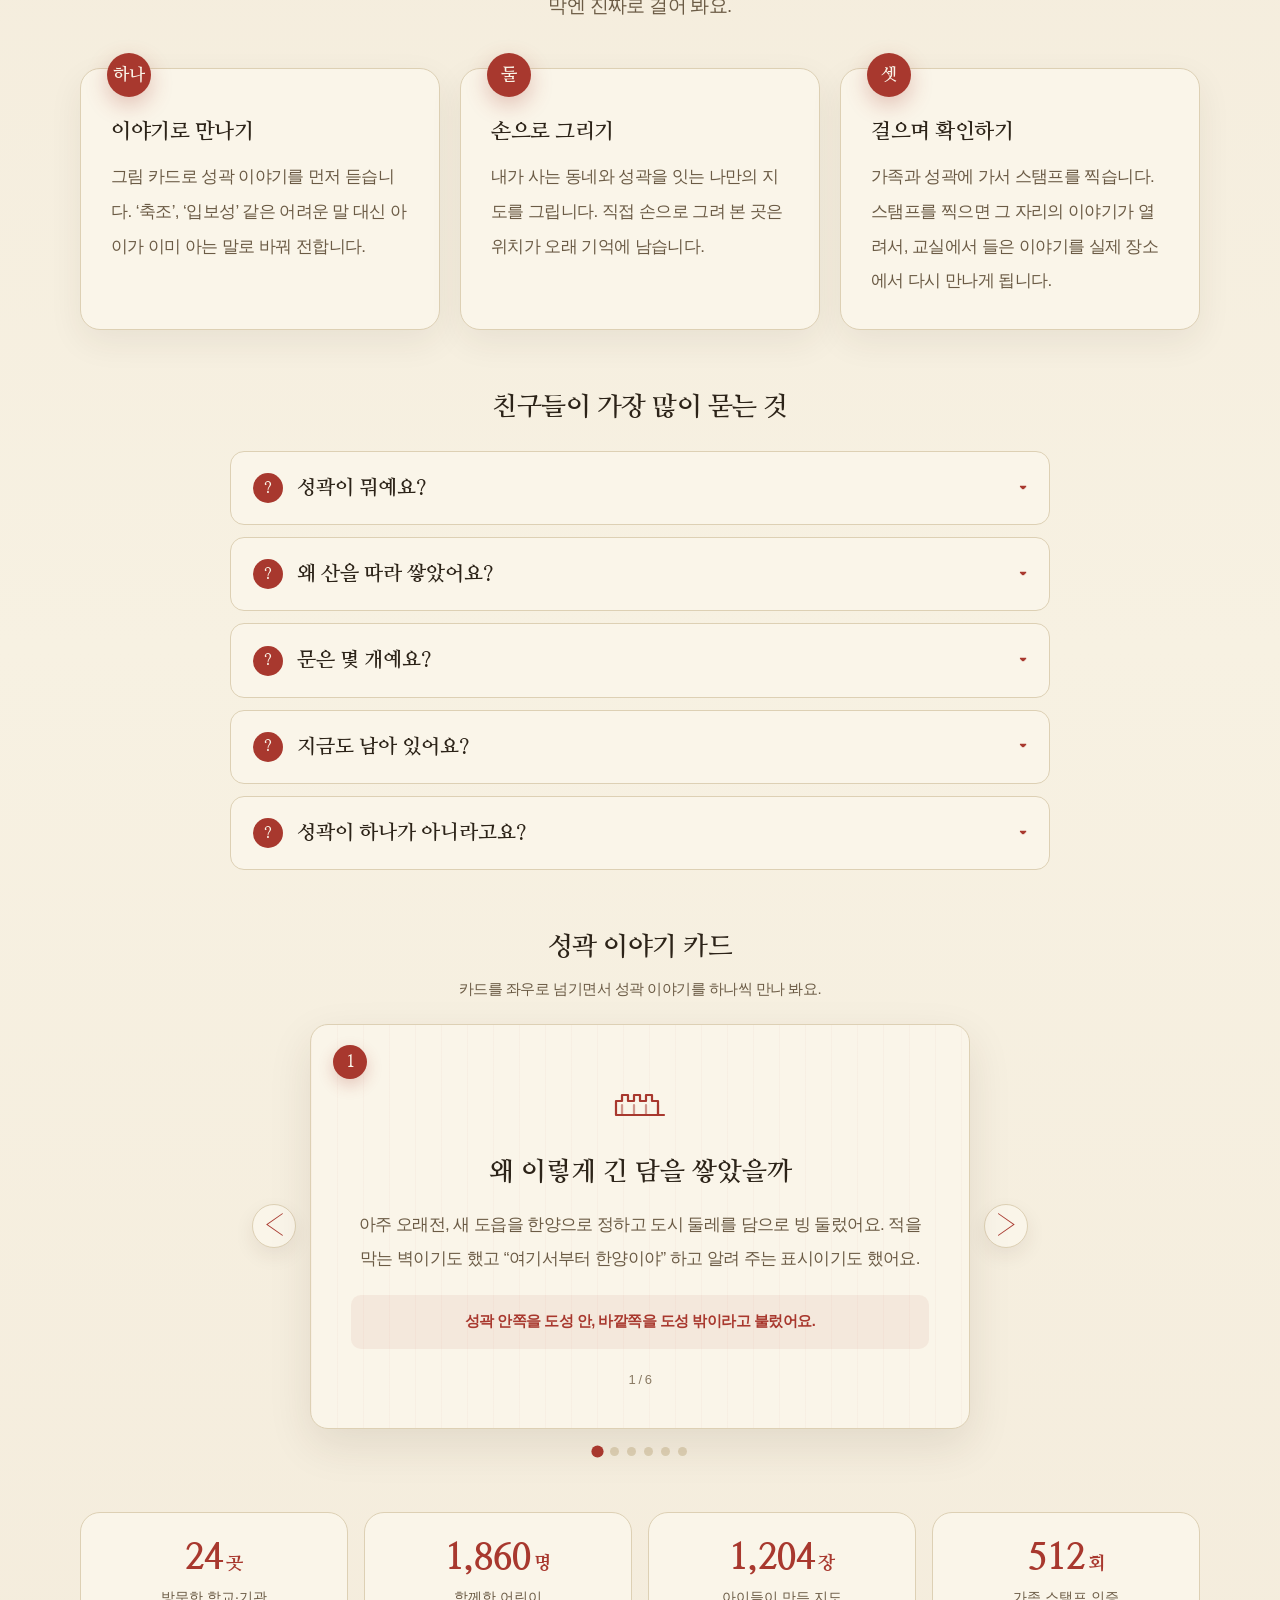
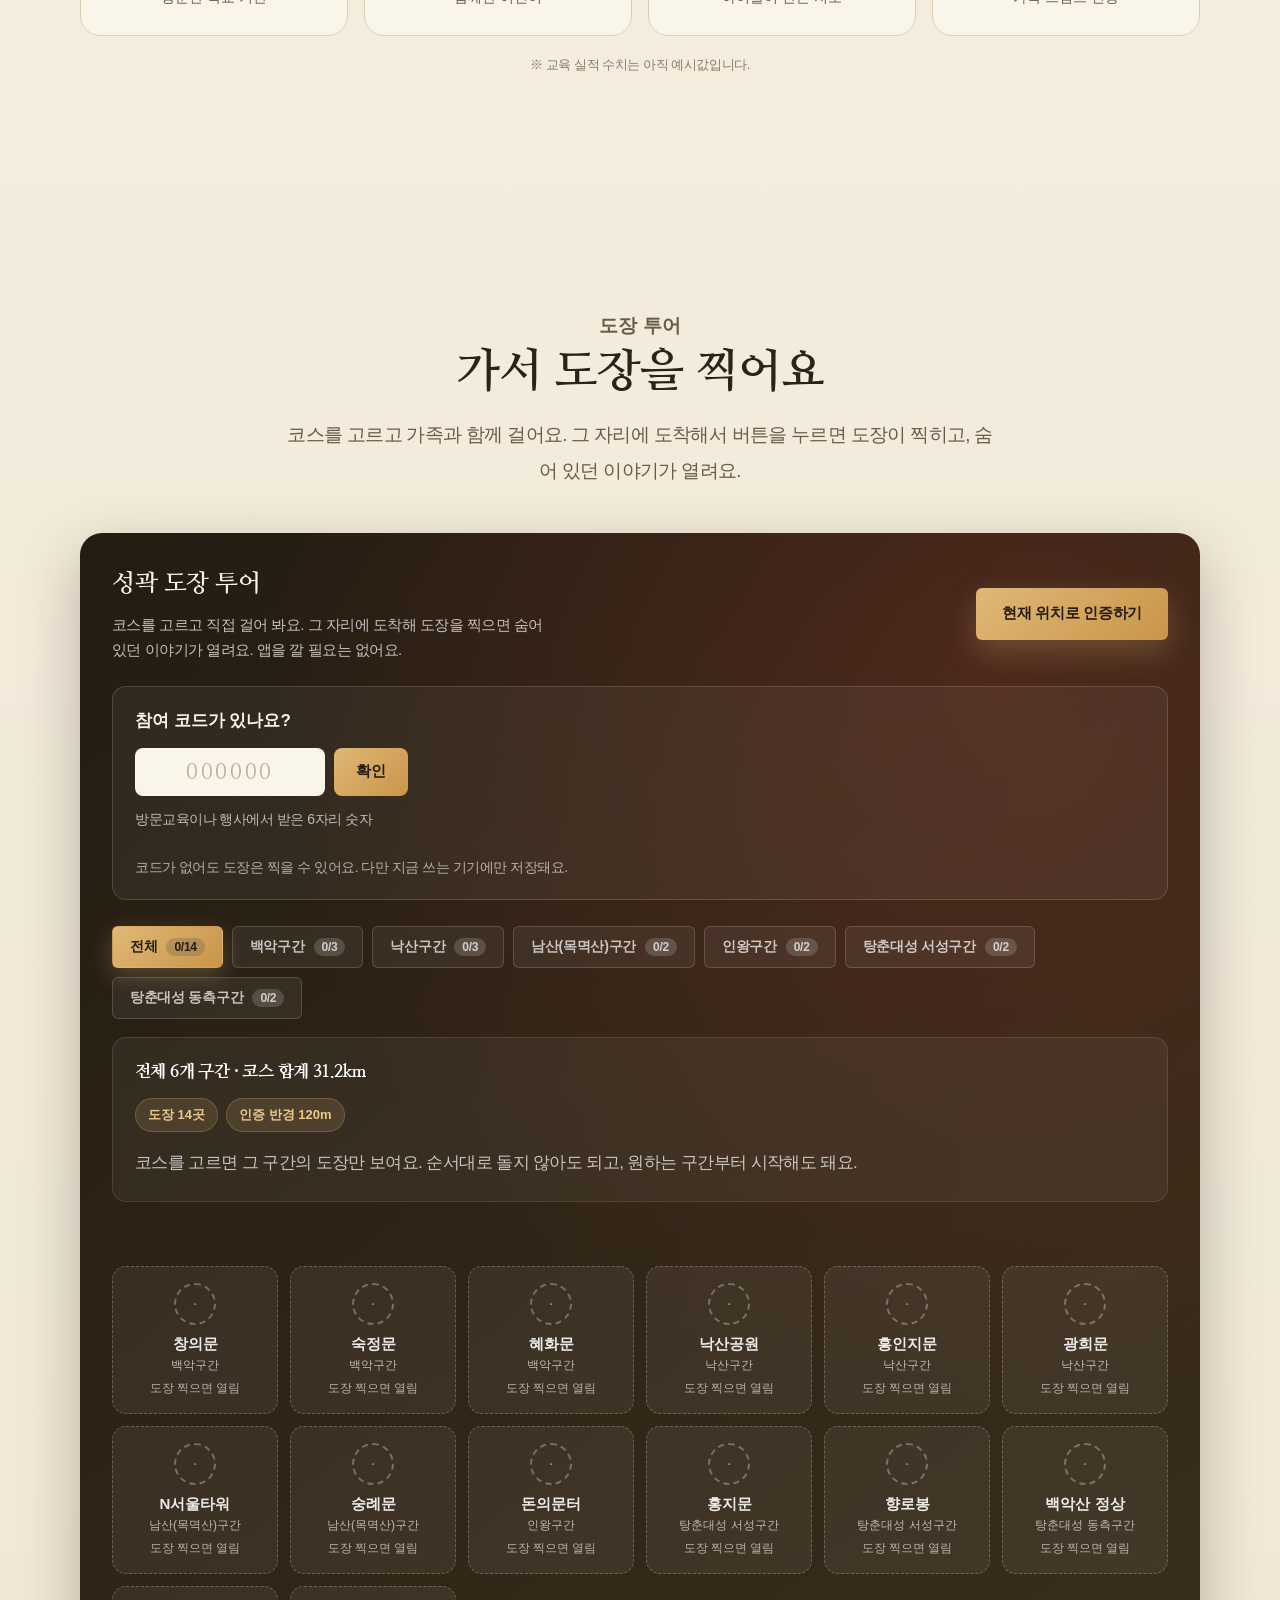
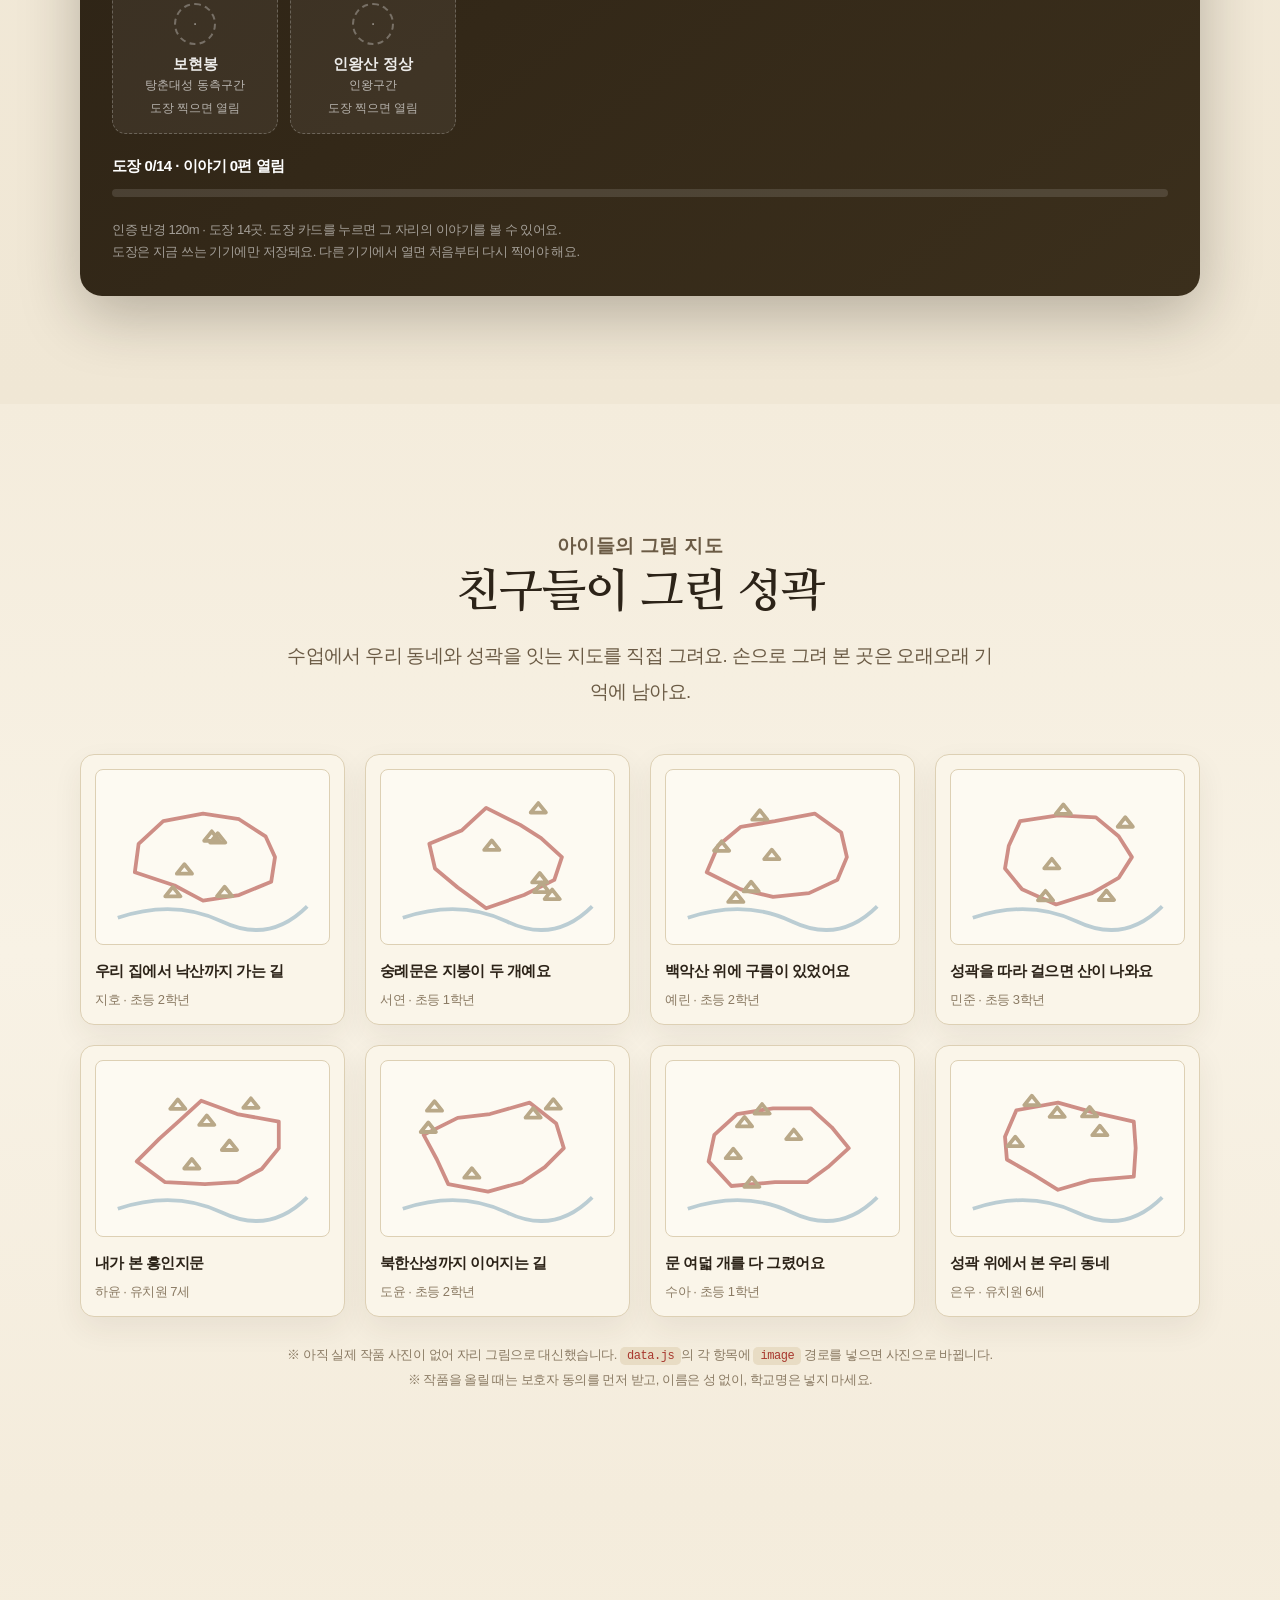
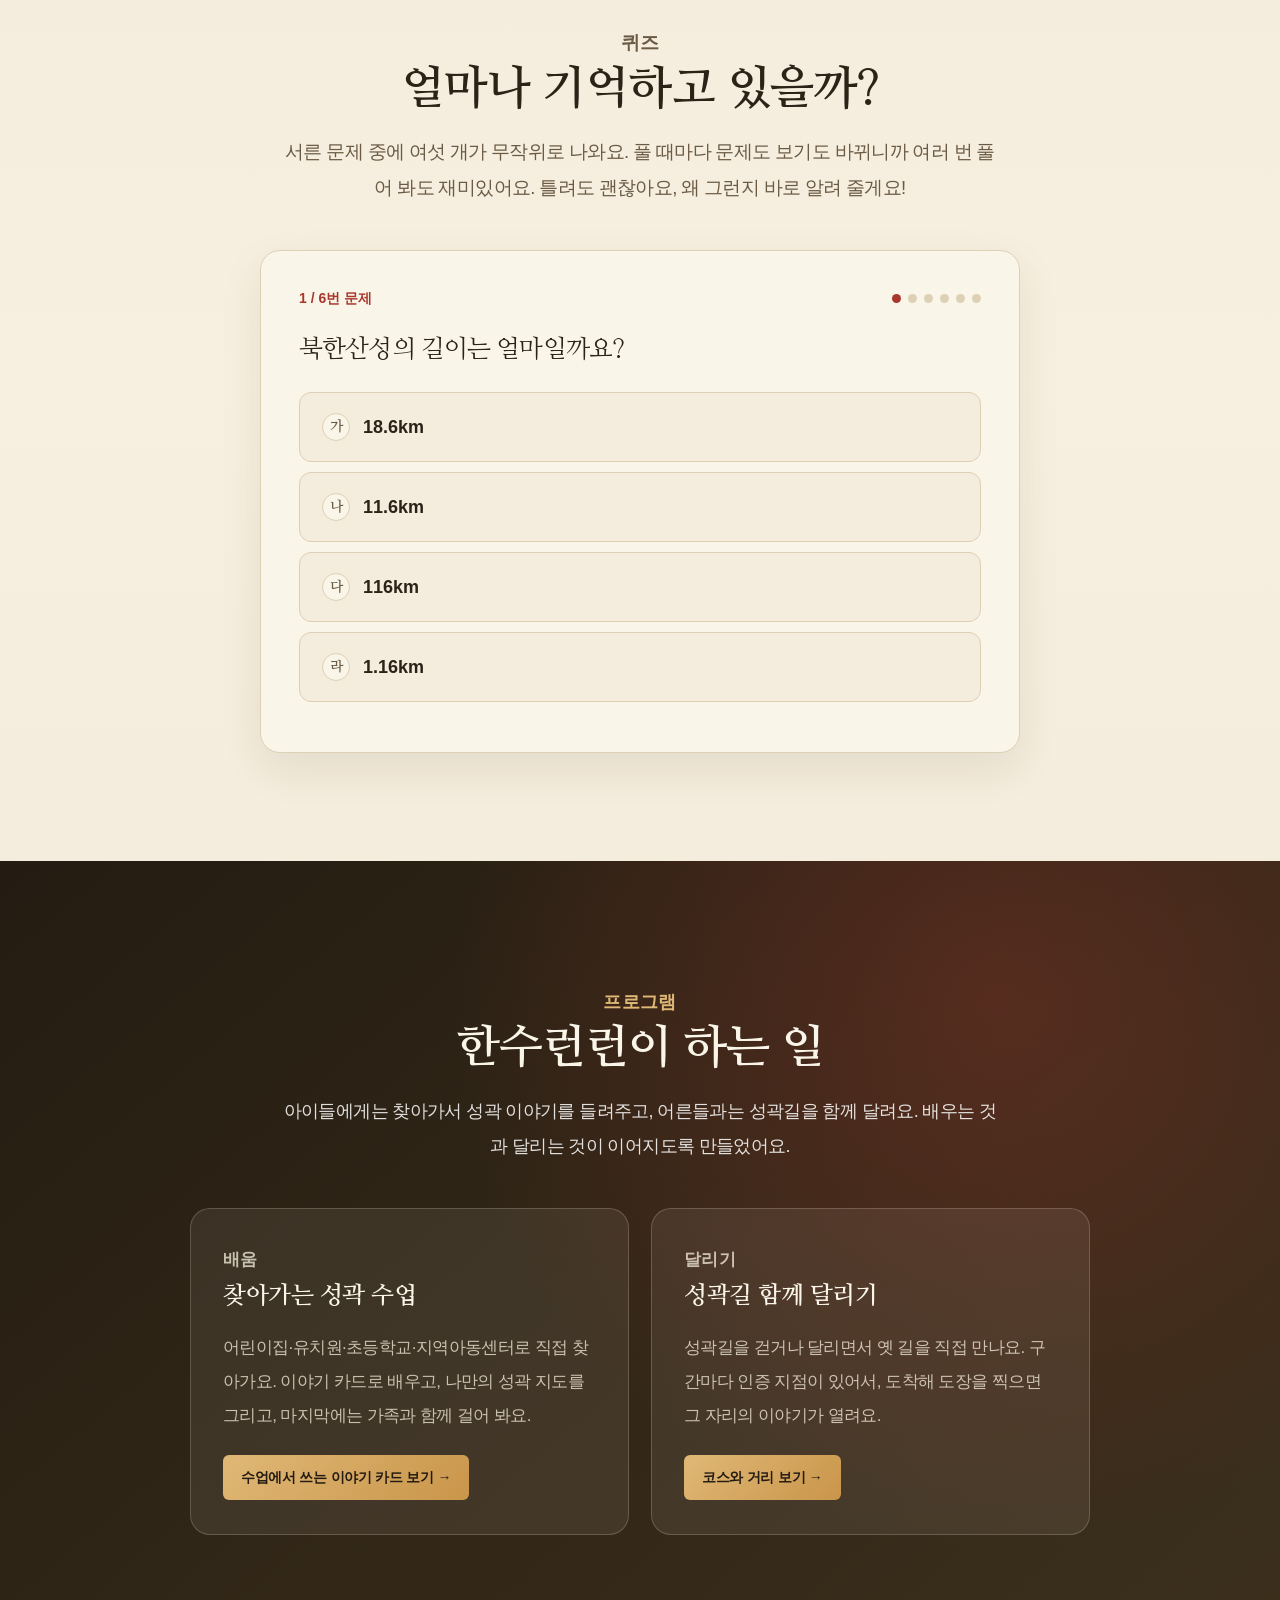
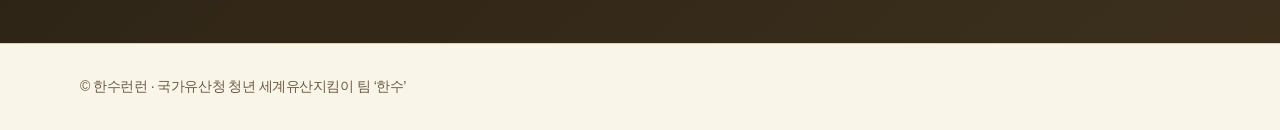
==== commit cce7d600: "refactor: 어린이 전용으로 통일 — 눈높이 전환과 어른용 문구 제거 주 이용자가 어린이이므로 두 벌을 유지할 이유가 없다. 전환 스위치를 없애고 어린이 문구만 남긴다.  제" ====
--- a/index.html
+++ b/index.html
@@ -32,16 +32,12 @@
       <a href="#about">소개</a>
       <a href="#record">누적 기록</a>
       <a href="#kids">어린이 배움</a>
-      <a href="#stamp">스탬프</a>
+      <a href="#stamp">도장</a>
       <a href="#gallery">그림 지도</a>
       <a href="#quiz">퀴즈</a>
       <a href="#learn">프로그램</a>
     </nav>
 
-    <div class="mode-switch" role="group" aria-label="글 눈높이 선택">
-      <button type="button" data-mode="kid">어린이</button>
-      <button type="button" data-mode="adult">어른</button>
-    </div>
   </header>
 
   <main>
@@ -50,26 +46,11 @@
         <div class="hero-copy">
           <p class="eyebrow">국가유산청 청년 세계유산지킴이 팀 ‘한수’</p>
           <h1>배우고 달리는<br><span>한양의 수도성곽</span></h1>
-          <p class="hero-desc" data-kid="사람들이 성곽길을 달린 만큼 옛 지도의 성곽 선이 조금씩 채워져요. 그 자리에 가서 도장을 찍으면 숨어 있던 이야기가 열려요. 함께 &lt;b&gt;배우고&lt;/b&gt; &lt;b&gt;달리며&lt;/b&gt; 성곽을 기억해요.">
-            시민들이 성곽길을 달린 기록이 옛 지도 위에 쌓입니다.
-            달린 만큼 성곽선이 차오르고, 인증 지점에서 스탬프를 찍으면 그 자리의 이야기가 열립니다.
-            아이들은 <b>배우고</b>, 우리는 <b>달리며</b> 한양의 수도성곽을 함께 기억합니다.
-          </p>
+          <p class="hero-desc">사람들이 성곽길을 달린 만큼 옛 지도의 성곽 선이 조금씩 채워져요. 그 자리에 가서 도장을 찍으면 숨어 있던 이야기가 열려요. 함께 <b>배우고</b> <b>달리며</b> 성곽을 기억해요.</p>
           <div class="hero-actions">
-            <a class="button primary" href="#stamp">스탬프 찍으러 가기</a>
+            <a class="button primary" href="#stamp">도장 찍으러 가기</a>
             <a class="button ghost" href="#record">기록 자세히 보기</a>
           </div>
-
-          <a class="kids-entry" href="#kids">
-            <span class="ke-icon" aria-hidden="true">
-              <svg viewBox="0 0 40 40"><circle cx="20" cy="11" r="5" /><path d="M20 16v11l-6 9M20 27l6 9M11 21h18" /></svg>
-            </span>
-            <span class="ke-text">
-              <b>어린이는 여기부터</b>
-              성곽 이야기 듣고 · 도장 찍고 · 퀴즈 풀기
-            </span>
-            <span class="ke-arrow" aria-hidden="true">→</span>
-          </a>
         </div>
 
         <div class="hero-visual" aria-label="누적 기록 요약">
@@ -78,7 +59,7 @@
           <article class="summary-card glass">
             <div class="card-topline">지금까지 함께 달린 거리</div>
             <h2><span data-count="km">0</span><em>km</em></h2>
-            <p data-kid="한양도성·탕춘대성·북한산성, 세 성곽을 사람들이 함께 달린 거리예요.">한양도성·탕춘대성·북한산성, 세 성곽을 시민들이 함께 달린 거리입니다.</p>
+            <p>한양도성·탕춘대성·북한산성, 세 성곽을 사람들이 함께 달린 거리예요.</p>
             <div class="mini-grid">
               <div><strong><span data-count="runners">0</span><em>명</em></strong><span>누적 참여자</span></div>
               <div><strong><span data-count="laps">0</span><em>회</em></strong><span>누적 완주</span></div>
@@ -93,12 +74,8 @@
       <div class="container">
         <div class="section-head center">
           <p class="section-label">소개 · 유산 가치</p>
-          <h2 data-kid="성곽이 왜 소중할까?">한양의 수도성곽, 왜 중요할까?</h2>
-          <p data-kid="한양의 수도성곽에는 옛날 사람들이 살던 이야기와 산과 길이 함께 남아 있어요. 한수런런은 그 이야기를 쉽게 배우고 직접 걸어 보며 기억할 수 있게 도와줘요.">
-            한양의 수도성곽은 당대의 역사, 지형, 사람의 이동이 함께 남아 있는 유산입니다.
-            국가유산청의 한수는 이 가치를 어린이 눈높이의 교육 콘텐츠와 시민 참여형 러닝으로 연결해,
-            더 많은 사람이 성곽을 오늘의 생활 속에서 기억하도록 돕고자 합니다.
-          </p>
+          <h2>성곽이 왜 소중할까?</h2>
+          <p>한양의 수도성곽에는 옛날 사람들이 살던 이야기와 산과 길이 함께 남아 있어요. 한수런런은 그 이야기를 쉽게 배우고 직접 걸어 보며 기억할 수 있게 도와줘요.</p>
         </div>
         <div class="value-list">
           <article>
@@ -122,11 +99,8 @@
       <div class="container">
         <div class="section-head center">
           <p class="section-label">누적 기록</p>
-          <h2 data-kid="다 같이 달린 성곽">우리가 함께 달린 성곽</h2>
-          <p data-kid="사람들이 달린 기록을 모두 모았어요. 옛 지도의 성곽 선이 많이 채워질수록 더 많은 사람이 이 길을 달렸다는 뜻이에요.">
-            한수런런 참가자들이 남긴 기록을 모았습니다.
-            옛 지도 위의 성곽선이 차오를수록, 그만큼 더 많은 사람이 이 길을 달렸다는 뜻입니다.
-          </p>
+          <h2>다 같이 달린 성곽</h2>
+          <p>사람들이 달린 기록을 모두 모았어요. 옛 지도의 성곽 선이 많이 채워질수록 더 많은 사람이 이 길을 달렸다는 뜻이에요.</p>
         </div>
 
         <div class="stat-row">
@@ -150,8 +124,8 @@
         <div class="map-panel">
           <div class="map-head">
             <div>
-              <h3 data-kid="성곽마다 얼마나 달렸을까">성곽별 누적 현황</h3>
-              <p data-kid="성곽 선은 구간마다 달린 만큼 채워져요. 많이 달린 구간일수록 길게 이어져요. 선을 누르면 그 구간만 볼 수 있어요.">성곽선은 순성길 구간마다 목표 달성률만큼 채워집니다. 선을 누르면 그 구간만 볼 수 있습니다.</p>
+              <h3>성곽마다 얼마나 달렸을까</h3>
+              <p>성곽 선은 구간마다 달린 만큼 채워져요. 많이 달린 구간일수록 길게 이어져요. 선을 누르면 그 구간만 볼 수 있어요.</p>
             </div>
             <div class="map-legend" role="group" aria-label="성곽 구간 선택"></div>
           </div>
@@ -161,7 +135,7 @@
               <title id="mapTitle">한수런런 누적 러닝 지도</title>
               <desc id="mapDesc">
                 북한산성·탕춘대성·한양도성 세 성곽의 누적 러닝 달성률을 옛 회화식 지도 형식으로 표현한 그림입니다.
-                각 성곽의 정확한 수치는 아래 표에 정리되어 있습니다.
+                각 성곽의 정확한 수치는 아래 표에 있어요.
               </desc>
 
               <defs>
@@ -262,13 +236,13 @@
           </div>
 
           <p class="map-note">
-            ※ 색이 있는 부분은 그 구간에서 지금까지 달린 만큼이고, 흐린 점선은 아직 남은 만큼입니다.
-            구간마다 목표가 달라 채워지는 길이도 다릅니다.<br>
-            ※ 이 지도는 조선 후기 회화식 지도의 형식을 참고해 새로 그린 그림입니다. 실제 지형·축척과 다릅니다.
+            ※ 색이 있는 부분은 그 구간에서 지금까지 달린 만큼이고, 흐린 점선은 아직 남은 만큼이에요.
+            구간마다 목표가 달라서 채워지는 길이도 달라요.<br>
+            ※ 이 지도는 옛 지도의 모양을 참고해 새로 그린 그림이에요. 실제 지형이나 축척과는 달라요.
           </p>
 
           <table class="map-table">
-            <caption>성곽 구간별 누적 기록</caption>
+            <caption>성곽 구간마다 얼마나 달렸나</caption>
             <thead>
               <tr>
                 <th scope="col">구간</th>
@@ -288,7 +262,7 @@
         <figure class="chart-figure">
           <figcaption>
             <h3>주차별 누적 거리</h3>
-            <p>캠페인 시작 이후 쌓인 거리입니다. 그래프 위에 마우스를 올리면 주차별 수치를 볼 수 있습니다. <span class="partial-note">*표시된 주차는 아직 진행 중입니다.</span></p>
+            <p>시작한 뒤로 쌓인 거리예요. 그래프 위에 마우스를 올리면 주마다 얼마나 달렸는지 볼 수 있어요. <span class="partial-note">*표시된 주는 아직 진행 중이에요.</span></p>
           </figcaption>
           <div class="chart-stage" id="chartStage">
             <svg class="chart-svg" viewBox="0 0 900 320" role="img" aria-labelledby="chartTitle">
@@ -324,24 +298,21 @@
       <div class="container">
         <div class="section-head center">
           <p class="section-label">어린이 배움</p>
-          <h2 data-kid="우리는 이렇게 배워요">아이들은 이렇게 배웁니다</h2>
-          <p data-kid="어려운 말은 빼고, 네가 아는 말로 성곽 이야기를 들려줄게요. 그리고 직접 그려 보고, 마지막엔 진짜로 걸어 봐요.">
-            성곽은 어른의 언어로 설명하면 아이에게 닿지 않습니다.
-            한수런런은 아이가 이미 아는 말로 이야기를 옮기고, 손으로 그리게 하고, 마지막에는 직접 걸어 보게 합니다.
-          </p>
+          <h2>우리는 이렇게 배워요</h2>
+          <p>어려운 말은 빼고, 네가 아는 말로 성곽 이야기를 들려줄게요. 그리고 직접 그려 보고, 마지막엔 진짜로 걸어 봐요.</p>
         </div>
 
         <ol class="kids-steps" id="kidsSteps"></ol>
 
         <div class="kids-qna">
-          <h3 data-kid="친구들이 가장 많이 묻는 것">아이들이 가장 많이 묻는 것</h3>
+          <h3>친구들이 가장 많이 묻는 것</h3>
           <div class="qna-list" id="kidsQna"></div>
         </div>
 
         <div class="deck">
           <div class="deck-head">
             <h3>성곽 이야기 카드</h3>
-            <p data-kid="카드를 좌우로 넘기면서 성곽 이야기를 하나씩 만나 봐요.">교실에서 아이들과 넘겨 보는 카드입니다. 좌우로 넘겨 보세요.</p>
+            <p>카드를 좌우로 넘기면서 성곽 이야기를 하나씩 만나 봐요.</p>
           </div>
           <div class="deck-stage">
             <button class="deck-nav prev" type="button" id="deckPrev" aria-label="이전 카드">‹</button>
@@ -359,17 +330,15 @@
     <section class="section-pad stamp-sec" id="stamp">
       <div class="container">
         <div class="section-head center">
-          <p class="section-label">스탬프 투어</p>
-          <h2 data-kid="가서 도장을 찍어요">직접 걸으며 인증하기</h2>
-          <p data-kid="코스를 고르고 가족과 함께 걸어요. 그 자리에 도착해서 버튼을 누르면 도장이 찍히고, 숨어 있던 이야기가 열려요.">
-            코스를 고르고 성곽길을 걸으세요. 인증 지점에 도착해 버튼을 누르면 스탬프가 찍히고, 그 자리의 이야기가 열립니다.
-          </p>
+          <p class="section-label">도장 투어</p>
+          <h2>가서 도장을 찍어요</h2>
+          <p>코스를 고르고 가족과 함께 걸어요. 그 자리에 도착해서 버튼을 누르면 도장이 찍히고, 숨어 있던 이야기가 열려요.</p>
         </div>
           <div class="checkin-panel">
             <div class="checkin-head">
               <div>
-                <h3>성곽 스탬프 투어</h3>
-                <p>코스를 고르고 직접 걸으며 인증하세요. 스탬프를 찍으면 그 자리의 이야기가 열립니다. 앱을 깔 필요는 없습니다.</p>
+                <h3>성곽 도장 투어</h3>
+                <p>코스를 고르고 직접 걸어 봐요. 그 자리에 도착해 도장을 찍으면 숨어 있던 이야기가 열려요. 앱을 깔 필요는 없어요.</p>
               </div>
               <button class="checkin-btn" type="button" id="checkinBtn">현재 위치로 인증하기</button>
             </div>
@@ -392,11 +361,8 @@
       <div class="container">
         <div class="section-head center">
           <p class="section-label">아이들의 그림 지도</p>
-          <h2 data-kid="친구들이 그린 성곽">아이들이 그린 성곽</h2>
-          <p data-kid="수업에서 우리 동네와 성곽을 잇는 지도를 직접 그려요. 손으로 그려 본 곳은 오래오래 기억에 남아요.">
-            수업에서 아이들은 자기가 사는 동네와 성곽을 잇는 지도를 직접 그립니다.
-            손으로 그려 본 곳은 오래 기억에 남습니다.
-          </p>
+          <h2>친구들이 그린 성곽</h2>
+          <p>수업에서 우리 동네와 성곽을 잇는 지도를 직접 그려요. 손으로 그려 본 곳은 오래오래 기억에 남아요.</p>
         </div>
         <ul class="gallery-grid" id="galleryGrid"></ul>
         <p class="gallery-note" id="galleryNote"></p>
@@ -408,7 +374,7 @@
         <div class="section-head center">
           <p class="section-label">퀴즈</p>
           <h2>얼마나 기억하고 있을까?</h2>
-          <p data-kid="서른 문제 중에 여섯 개가 무작위로 나와요. 풀 때마다 문제도 보기도 바뀌니까 여러 번 풀어 봐도 재미있어요. 틀려도 괜찮아요, 왜 그런지 바로 알려 줄게요!">서른 문제 가운데 여섯 개가 무작위로 출제됩니다. 풀 때마다 문항과 보기 순서가 바뀝니다. 틀려도 괜찮습니다 — 왜 그런지 바로 알려 드립니다.</p>
+          <p>서른 문제 중에 여섯 개가 무작위로 나와요. 풀 때마다 문제도 보기도 바뀌니까 여러 번 풀어 봐도 재미있어요. 틀려도 괜찮아요, 왜 그런지 바로 알려 줄게요!</p>
         </div>
 
         <div class="quiz-card" id="quizCard">
@@ -433,33 +399,22 @@
       <div class="container">
         <div class="section-head center light">
           <p class="section-label">프로그램</p>
-          <h2 data-kid="한수런런이 하는 일">한수런런이 하는 일</h2>
-          <p data-kid="아이들에게는 찾아가서 성곽 이야기를 들려주고, 어른들과는 성곽길을 함께 달려요. 배우는 것과 달리는 것이 이어지도록 만들었어요.">
-            아이에게는 찾아가는 배움을, 시민에게는 성곽길을 달리는 경험을 만듭니다.
-            교실에서 들은 이야기가 실제 장소에서 다시 열리도록 두 프로그램을 하나로 이었습니다.
-          </p>
+          <h2>한수런런이 하는 일</h2>
+          <p>아이들에게는 찾아가서 성곽 이야기를 들려주고, 어른들과는 성곽길을 함께 달려요. 배우는 것과 달리는 것이 이어지도록 만들었어요.</p>
         </div>
 
         <div class="program-grid">
           <article class="program-card">
             <p class="pg-label">배움</p>
-            <h3 data-kid="찾아가는 성곽 수업">유아·초등 방문교육</h3>
-            <p data-kid="어린이집·유치원·초등학교·지역아동센터로 직접 찾아가요. 이야기 카드로 배우고, 나만의 성곽 지도를 그리고, 마지막에는 가족과 함께 걸어 봐요.">
-              어린이집, 유치원, 초등학교, 지역아동센터로 찾아가 한양의 수도성곽을
-              아이 눈높이로 소개합니다. 이야기 카드로 배우고, 나만의 지도를 그리고,
-              마지막에는 가족과 함께 걸어 봅니다.
-            </p>
+            <h3>찾아가는 성곽 수업</h3>
+            <p>어린이집·유치원·초등학교·지역아동센터로 직접 찾아가요. 이야기 카드로 배우고, 나만의 성곽 지도를 그리고, 마지막에는 가족과 함께 걸어 봐요.</p>
             <a class="pg-link" href="#kids">수업에서 쓰는 이야기 카드 보기 →</a>
           </article>
 
           <article class="program-card">
             <p class="pg-label">달리기</p>
-            <h3 data-kid="성곽길 함께 달리기">성곽길 시민 러닝</h3>
-            <p data-kid="성곽길을 걷거나 달리면서 옛 길을 직접 만나요. 구간마다 인증 지점이 있어서, 도착해 도장을 찍으면 그 자리의 이야기가 열려요.">
-              성곽길을 걷고 달리며 역사적 경관을 직접 만나는 참여형 프로그램입니다.
-              순성길 구간마다 인증 지점이 있어, 도착해 스탬프를 찍으면
-              그 자리의 이야기가 열립니다.
-            </p>
+            <h3>성곽길 함께 달리기</h3>
+            <p>성곽길을 걷거나 달리면서 옛 길을 직접 만나요. 구간마다 인증 지점이 있어서, 도착해 도장을 찍으면 그 자리의 이야기가 열려요.</p>
             <a class="pg-link" href="#stamp">코스와 거리 보기 →</a>
           </article>
         </div>
--- a/style.css
+++ b/style.css
@@ -1005,20 +1005,6 @@
 .site-nav a.is-current{color:var(--jucheol)}
 .site-nav a.is-current::after{transform:scaleX(1)}
 
-.mode-switch{
-  display:inline-flex;flex:0 0 auto;padding:3px;border-radius:999px;
-  background:var(--hanji-deep);border:1px solid var(--line)
-}
-.mode-switch button{
-  padding:7px 14px;border:0;border-radius:999px;cursor:pointer;
-  font-family:inherit;font-size:13px;font-weight:800;letter-spacing:-.02em;
-  color:var(--muted);background:transparent;transition:.18s ease
-}
-.mode-switch button[aria-pressed="true"]{
-  color:var(--hanji-card);background:var(--jucheol);
-  box-shadow:0 4px 12px rgba(168,56,46,.28)
-}
-.mode-switch button:focus-visible{outline:3px solid var(--jucheol);outline-offset:2px}
 
 /* 읽고 있는 위치를 알려주는 상단 진행 막대 */
 .scroll-progress{
@@ -1027,23 +1013,6 @@
   z-index:70;pointer-events:none
 }
 
-/* 히어로 — 어린이 전용 진입점 */
-.kids-entry{
-  display:flex;align-items:center;gap:16px;margin-top:22px;padding:16px 20px;
-  max-width:520px;border-radius:16px;
-  background:linear-gradient(135deg,rgba(168,56,46,.09),rgba(201,149,74,.09));
-  border:1px dashed rgba(168,56,46,.4);transition:.2s ease
-}
-.kids-entry:hover{
-  background:linear-gradient(135deg,rgba(168,56,46,.15),rgba(201,149,74,.12));
-  border-style:solid;transform:translateY(-2px)
-}
-.kids-entry:focus-visible{outline:3px solid var(--jucheol);outline-offset:3px}
-.ke-icon{flex:0 0 auto;display:grid;place-items:center;width:44px;height:44px;border-radius:50%;background:var(--jucheol)}
-.ke-icon svg{width:24px;height:24px;fill:none;stroke:var(--hanji-card);stroke-width:2.4;stroke-linecap:round}
-.ke-text{display:block;font-size:14px;color:var(--muted);line-height:1.5}
-.ke-text b{display:block;font-family:var(--serif);font-size:17px;color:var(--ink);margin-bottom:2px}
-.ke-arrow{margin-left:auto;font-size:20px;color:var(--jucheol);font-weight:800}
 
 /* 스탬프 투어 섹션 */
 .stamp-sec{background:linear-gradient(180deg,var(--hanji),#f0e7d5)}
@@ -1051,44 +1020,35 @@
 
 @media (max-width:880px){
   .site-header{gap:12px}
-  .mode-switch button{padding:6px 11px;font-size:12px}
   .site-nav{top:68px}
-  .kids-entry{margin-top:18px;padding:14px 16px;gap:12px}
-  .ke-icon{width:38px;height:38px}
 }
 /* 메뉴가 7개로 늘어 헤더가 빡빡해지므로 간격·크기를 조인다 */
 .site-nav{gap:18px;font-size:14.5px}
 @media (max-width:1180px){.site-nav{gap:14px;font-size:14px}}
 
 /* =====================================================================
-   어린이 모드 — 글씨를 키우고 줄 간격을 넓힌다
-   (문구 자체는 data-kid / storyKid / detailKid / bodyKid 로 갈아 끼운다)
-   ===================================================================== */
-html[data-mode="kid"] .hero-desc{font-size:21px;line-height:1.95}
-html[data-mode="kid"] .section-head p{font-size:18.5px;line-height:1.95}
-html[data-mode="kid"] .card p,
-html[data-mode="kid"] .kids-steps p,
-html[data-mode="kid"] .qna-a,
-html[data-mode="kid"] .deck-card p,
-html[data-mode="kid"] .story-panel p,
-html[data-mode="kid"] .value-list p,
-html[data-mode="kid"] .lead-box p,
-html[data-mode="kid"] .course-info p.ci-desc{font-size:17px;line-height:2.05}
-html[data-mode="kid"] .qna-q{font-size:19.5px}
-html[data-mode="kid"] .deck-card h4{font-size:26px}
-html[data-mode="kid"] .quiz-q{font-size:25px}
-html[data-mode="kid"] .quiz-opt{font-size:18px;padding:20px 22px}
-html[data-mode="kid"] .quiz-feedback{font-size:17px;line-height:1.95}
-html[data-mode="kid"] .stamp-name{font-size:16px}
-html[data-mode="kid"] .kids-entry{display:none} /* 이미 어린이 모드이므로 안내가 중복된다 */
-
-/* 어른 모드에서는 어린이 진입점이 눈에 띄어야 한다 */
-html[data-mode="adult"] .kids-entry{display:flex}
+   본문 크기 — 어린이가 읽기 편하도록 크게 잡았습니다
+   ===================================================================== */
+.hero-desc{font-size:21px;line-height:1.95}
+.section-head p{font-size:18.5px;line-height:1.95}
+.card p,
+.kids-steps p,
+.qna-a,
+.deck-card p,
+.story-panel p,
+.value-list p,
+.course-info p.ci-desc{font-size:17px;line-height:2.05}
+.qna-q{font-size:19.5px}
+.deck-card h4{font-size:26px}
+.quiz-q{font-size:25px}
+.quiz-opt{font-size:18px;padding:20px 22px}
+.quiz-feedback{font-size:17px;line-height:1.95}
+.stamp-name{font-size:16px}
 
 @media (max-width:880px){
-  html[data-mode="kid"] .hero-desc{font-size:18px}
-  html[data-mode="kid"] .section-head p{font-size:17px}
-  html[data-mode="kid"] .quiz-q{font-size:21px}
+  .hero-desc{font-size:18px}
+  .section-head p{font-size:17px}
+  .quiz-q{font-size:21px}
 }
 
 /* =====================================================================
@@ -1112,7 +1072,7 @@
 }
 .pg-link:hover{transform:translateY(-2px);box-shadow:0 10px 24px rgba(224,184,118,.3)}
 .pg-link:focus-visible{outline:3px solid #e0b876;outline-offset:3px}
-html[data-mode="kid"] .program-card > p{font-size:17px;line-height:2}
+.program-card > p{font-size:17px;line-height:2}
 
 @media (max-width:880px){
   .program-grid{grid-template-columns:1fr}
@@ -1177,8 +1137,8 @@
 .cb-msg{margin:10px 0 0;font-size:14px;font-weight:700;color:#e8c98a;min-height:1px}
 .cb-msg.err{color:#ffb3ab}
 .cb-skip{margin:14px 0 0;font-size:13px;line-height:1.7;color:rgba(255,255,255,.62)}
-html[data-mode="kid"] .cb-form label{font-size:17px}
-html[data-mode="kid"] .cb-hint,html[data-mode="kid"] .cb-skip{font-size:14px}
+.cb-form label{font-size:17px}
+.cb-hint,.cb-skip{font-size:14px}
 
 @media (max-width:880px){
   .cb-on{gap:12px;padding:16px}
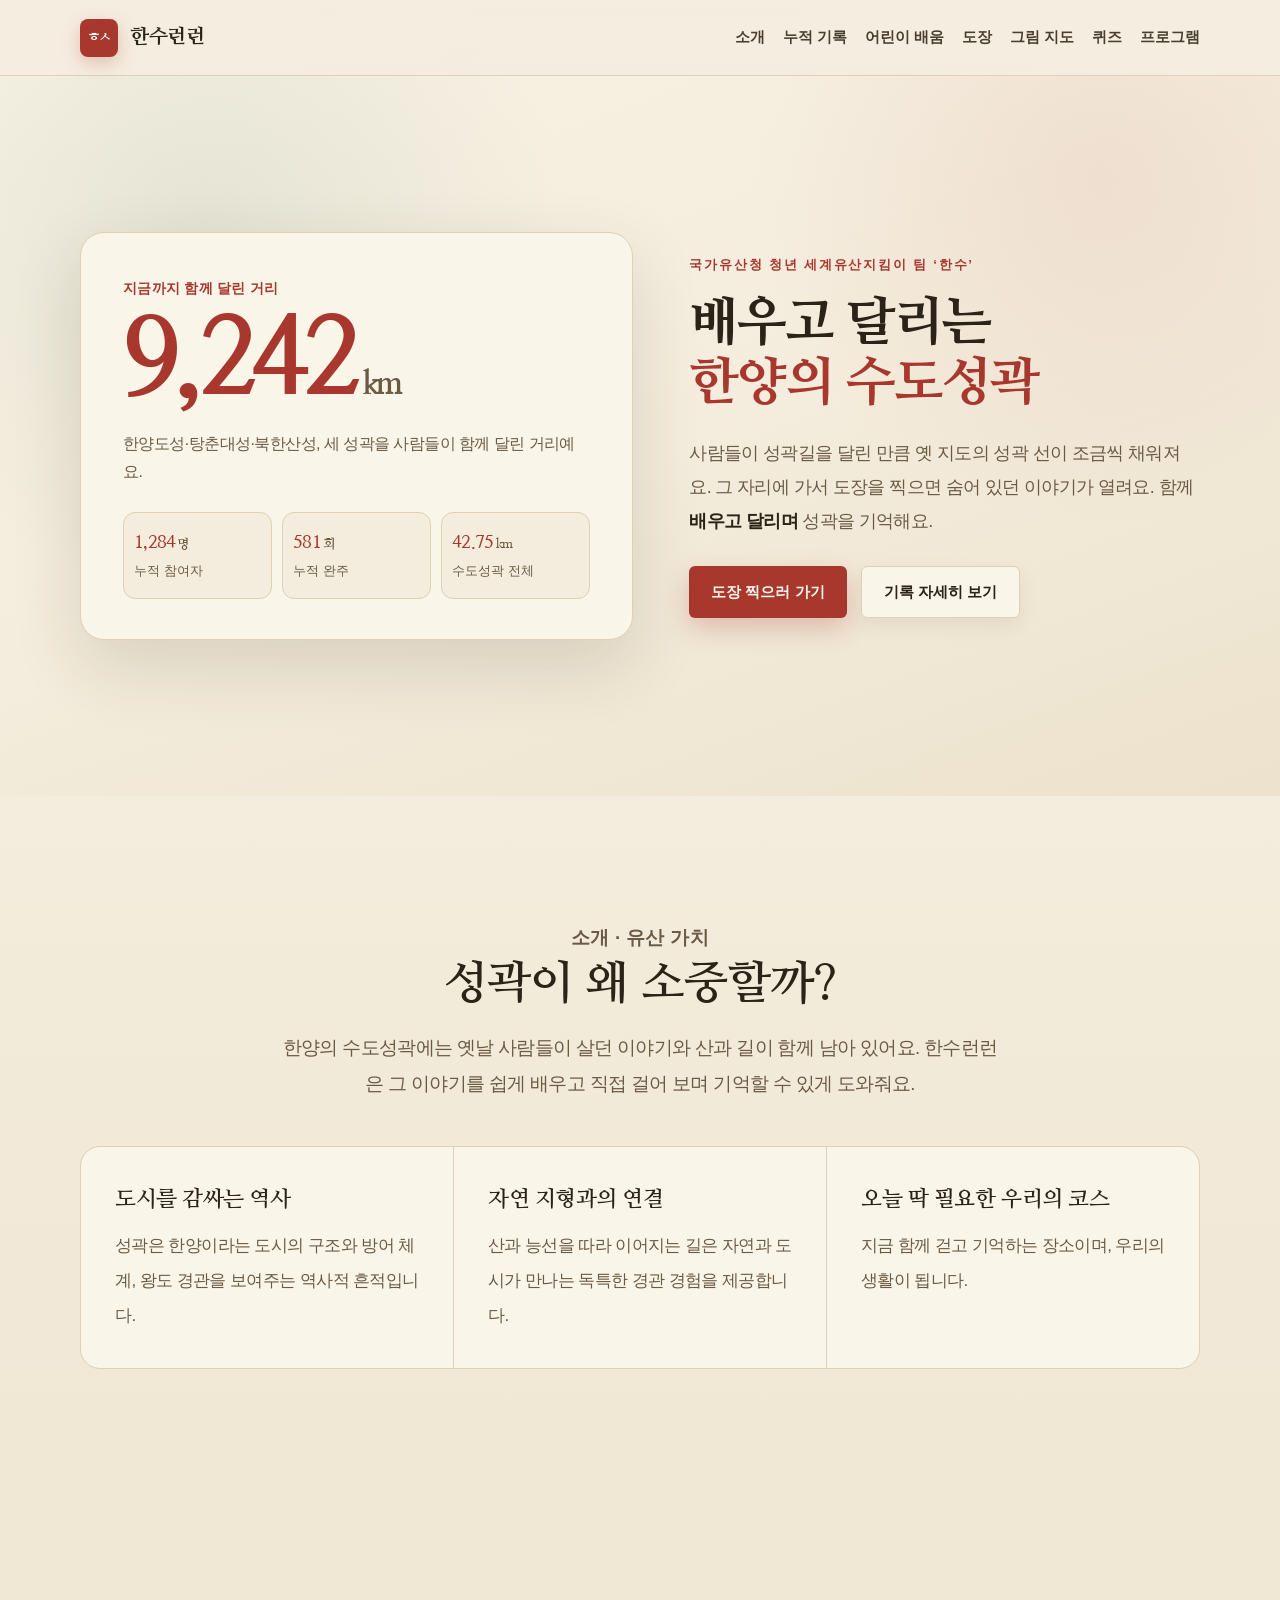
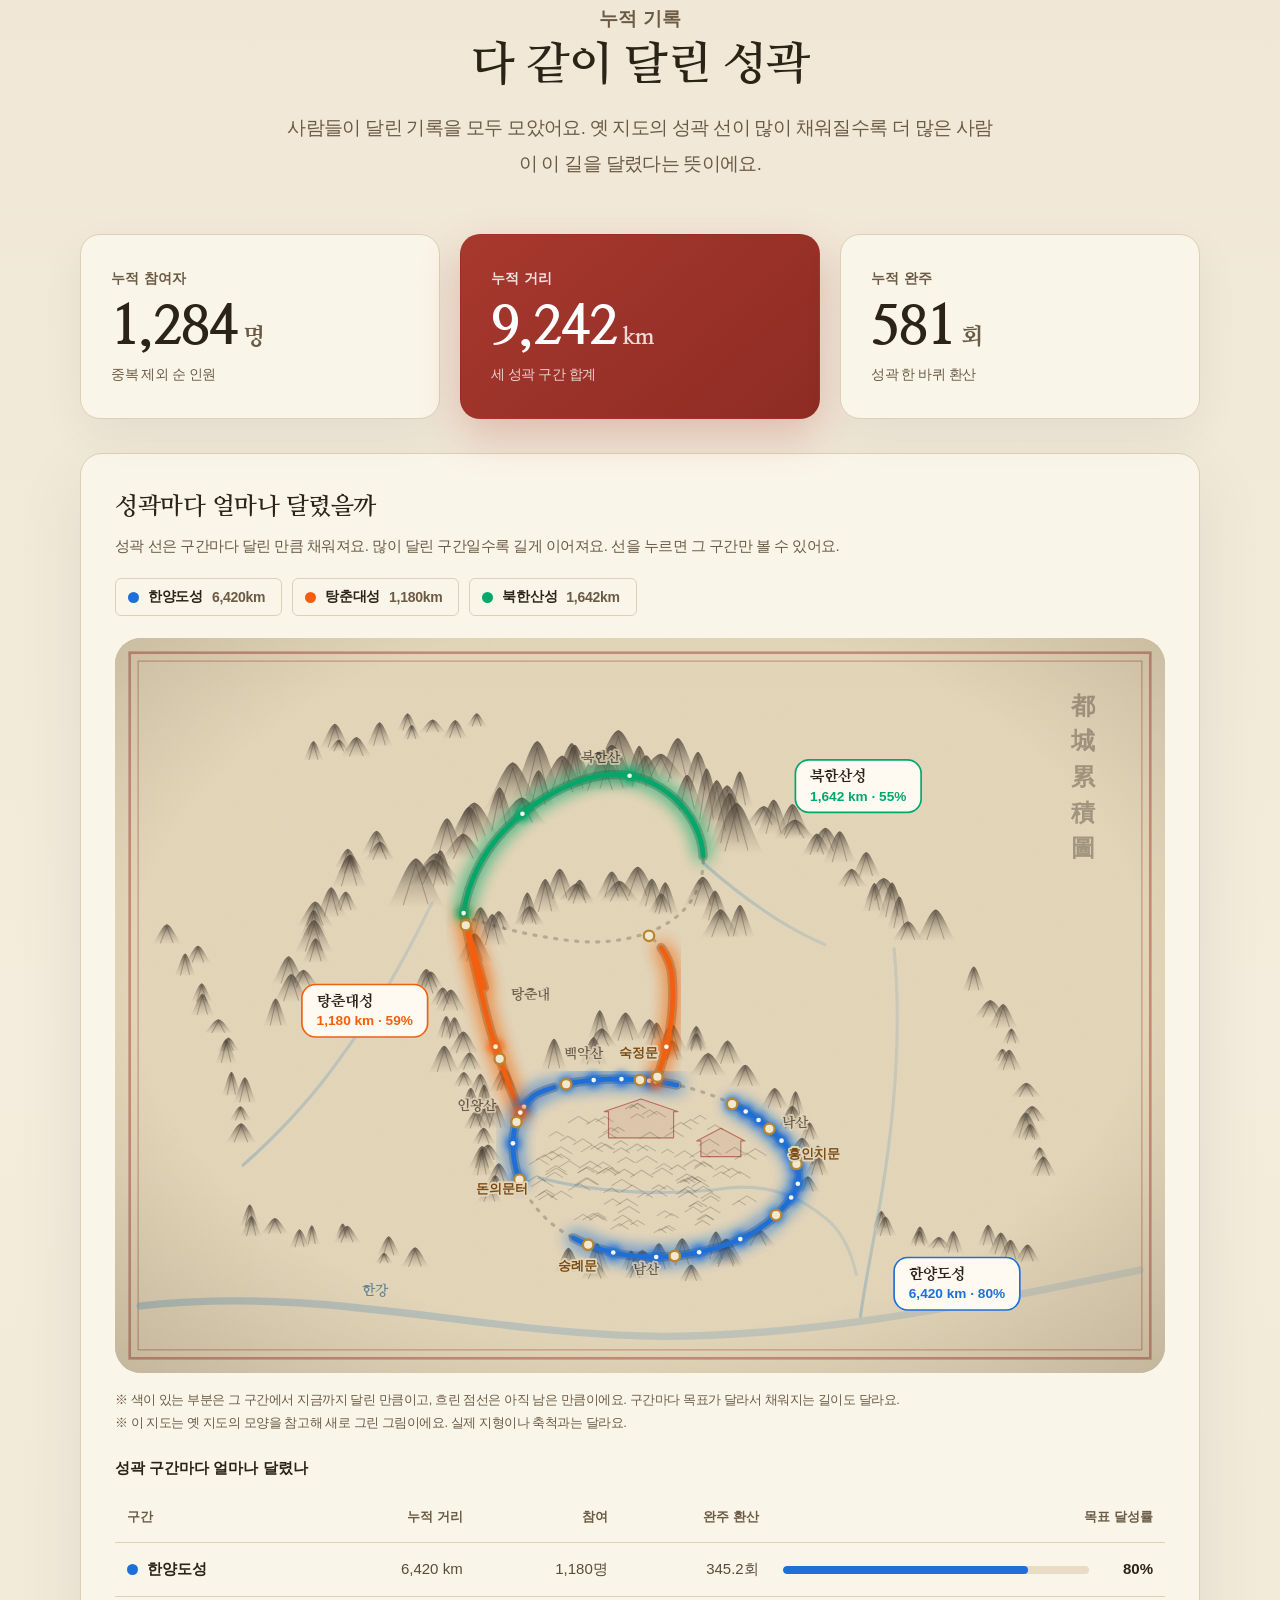
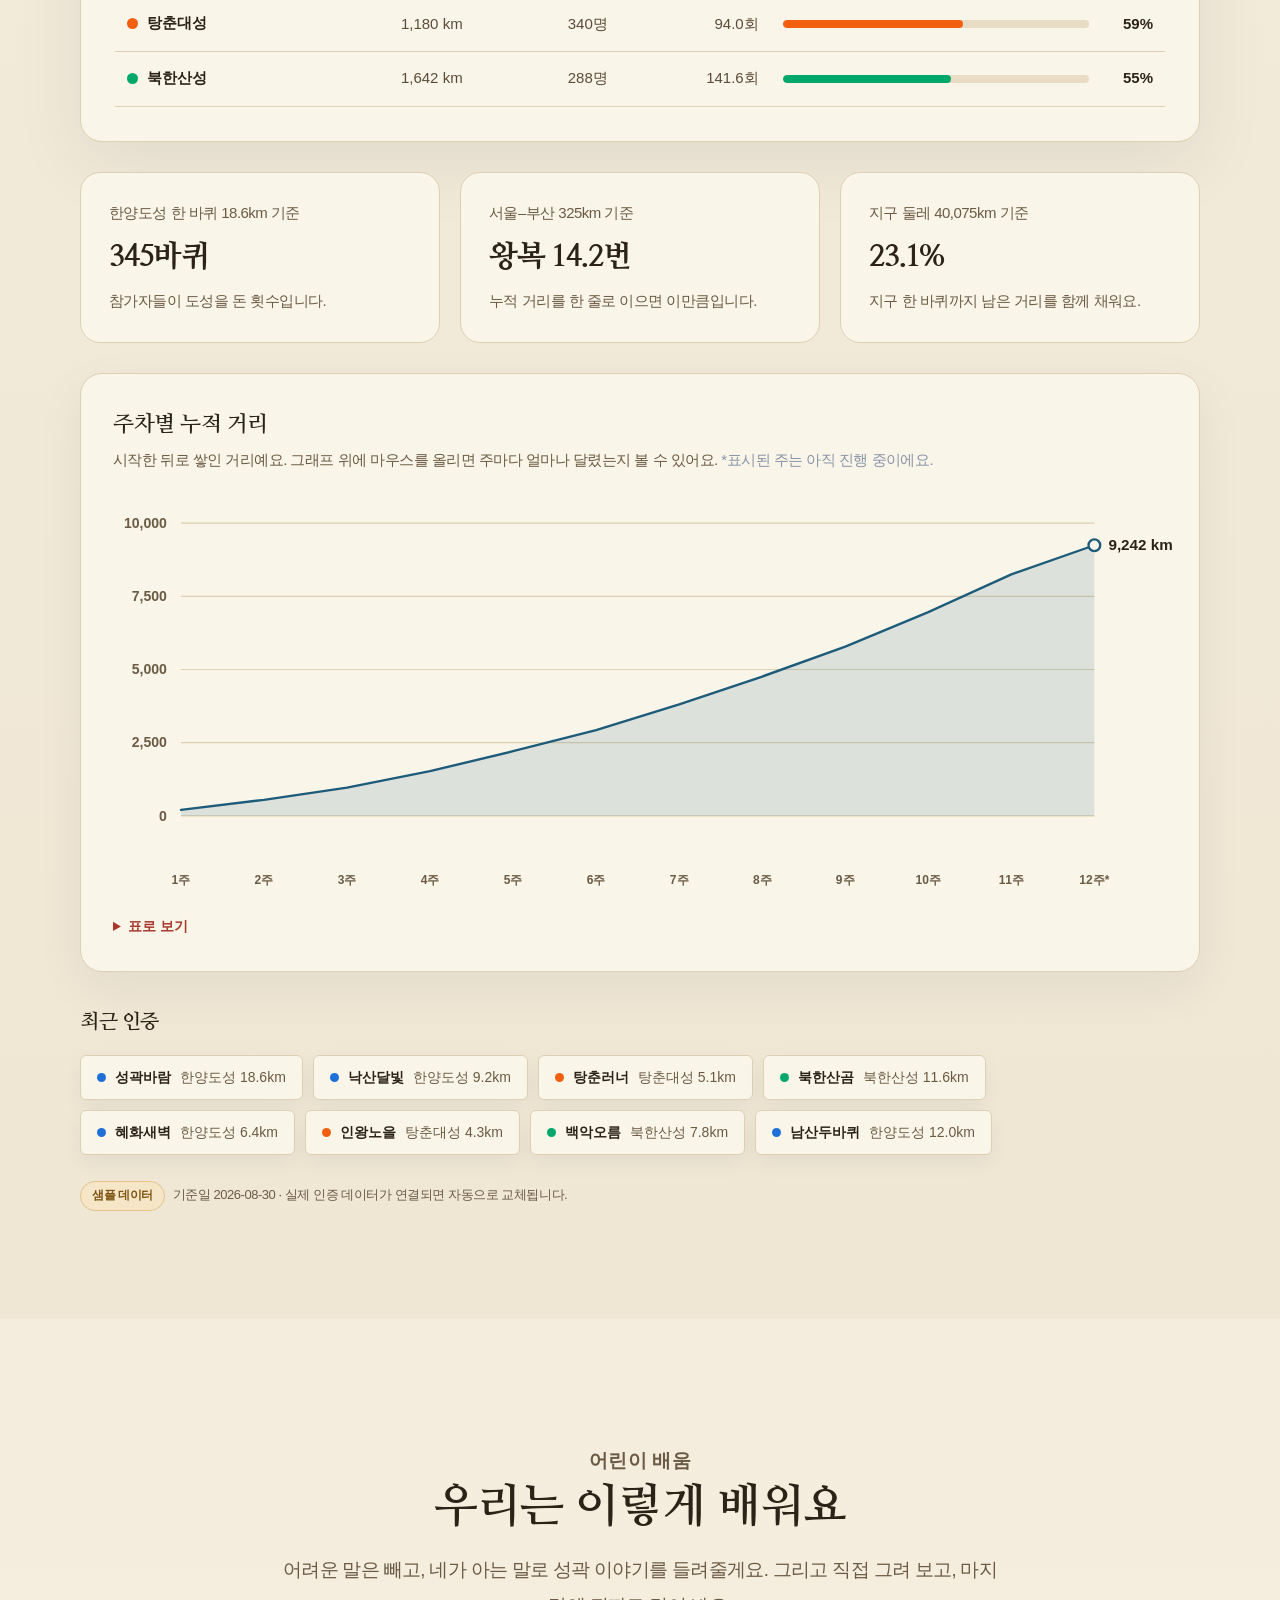
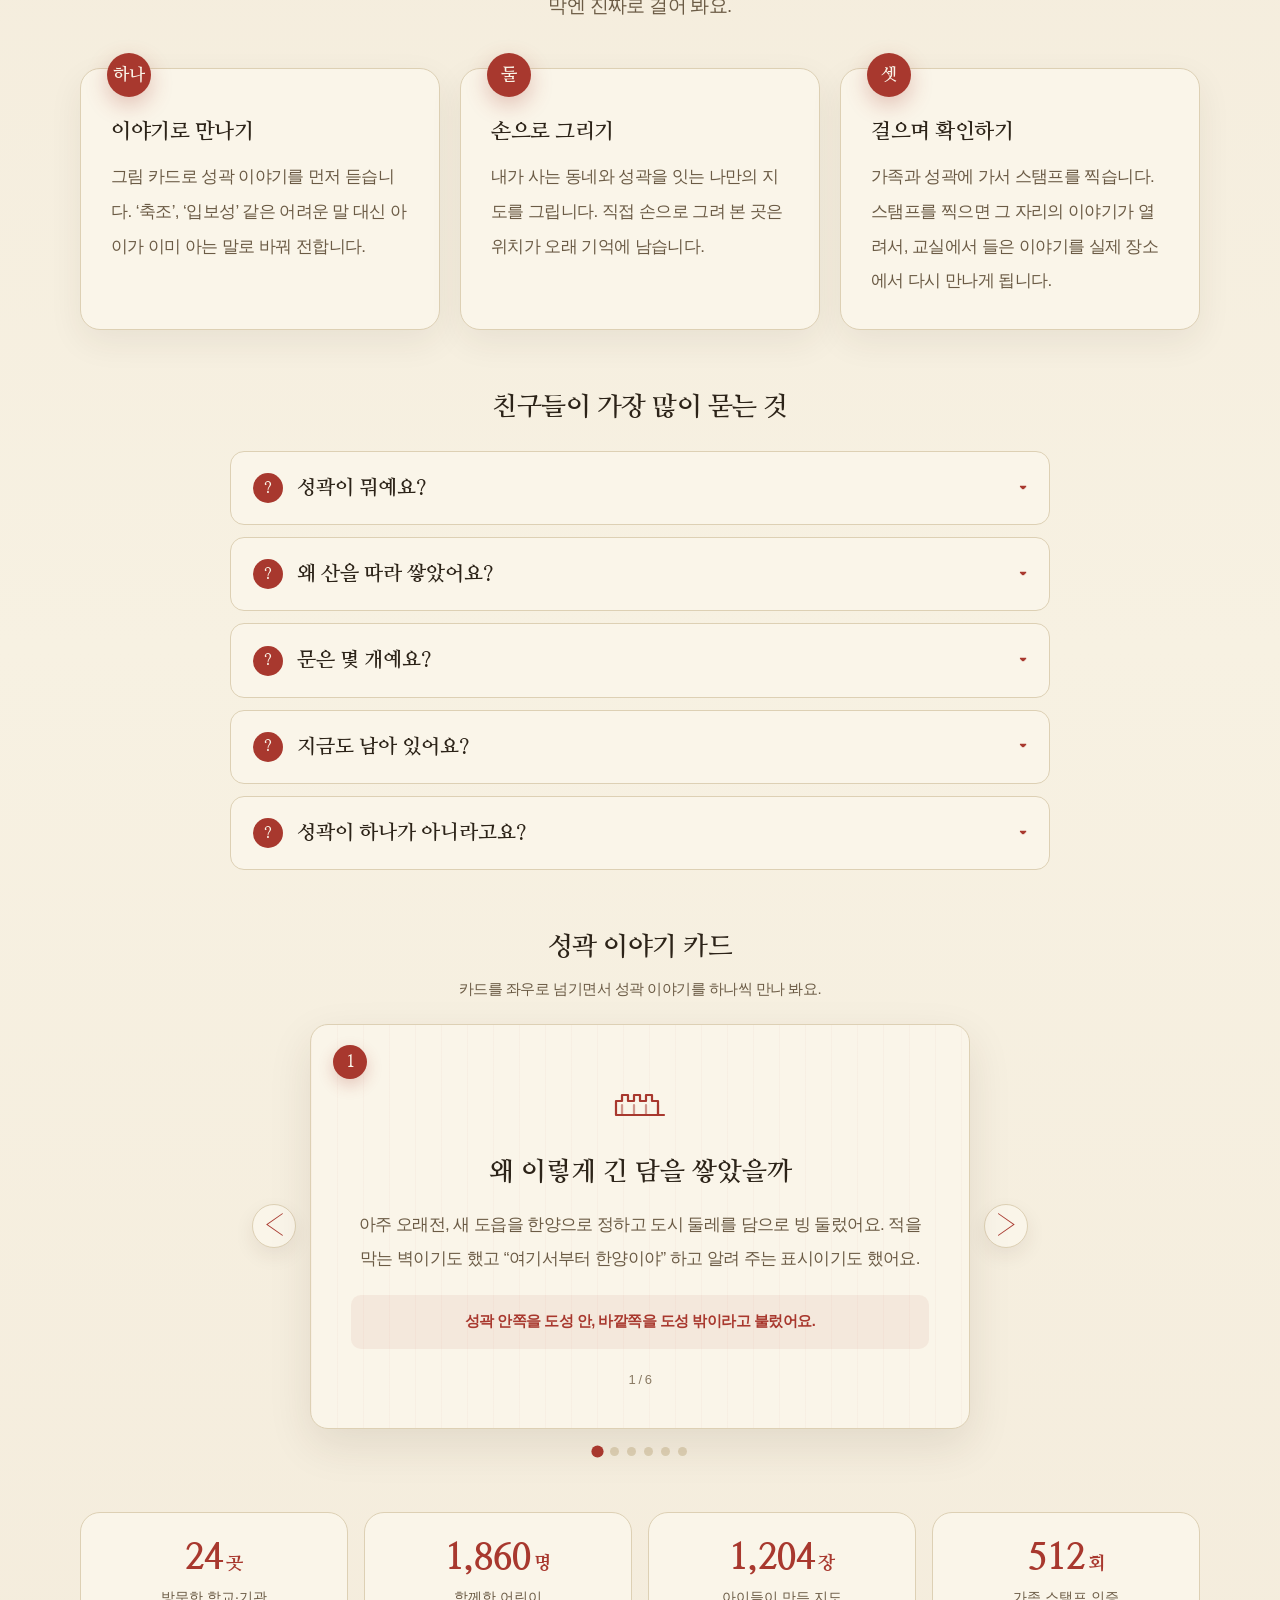
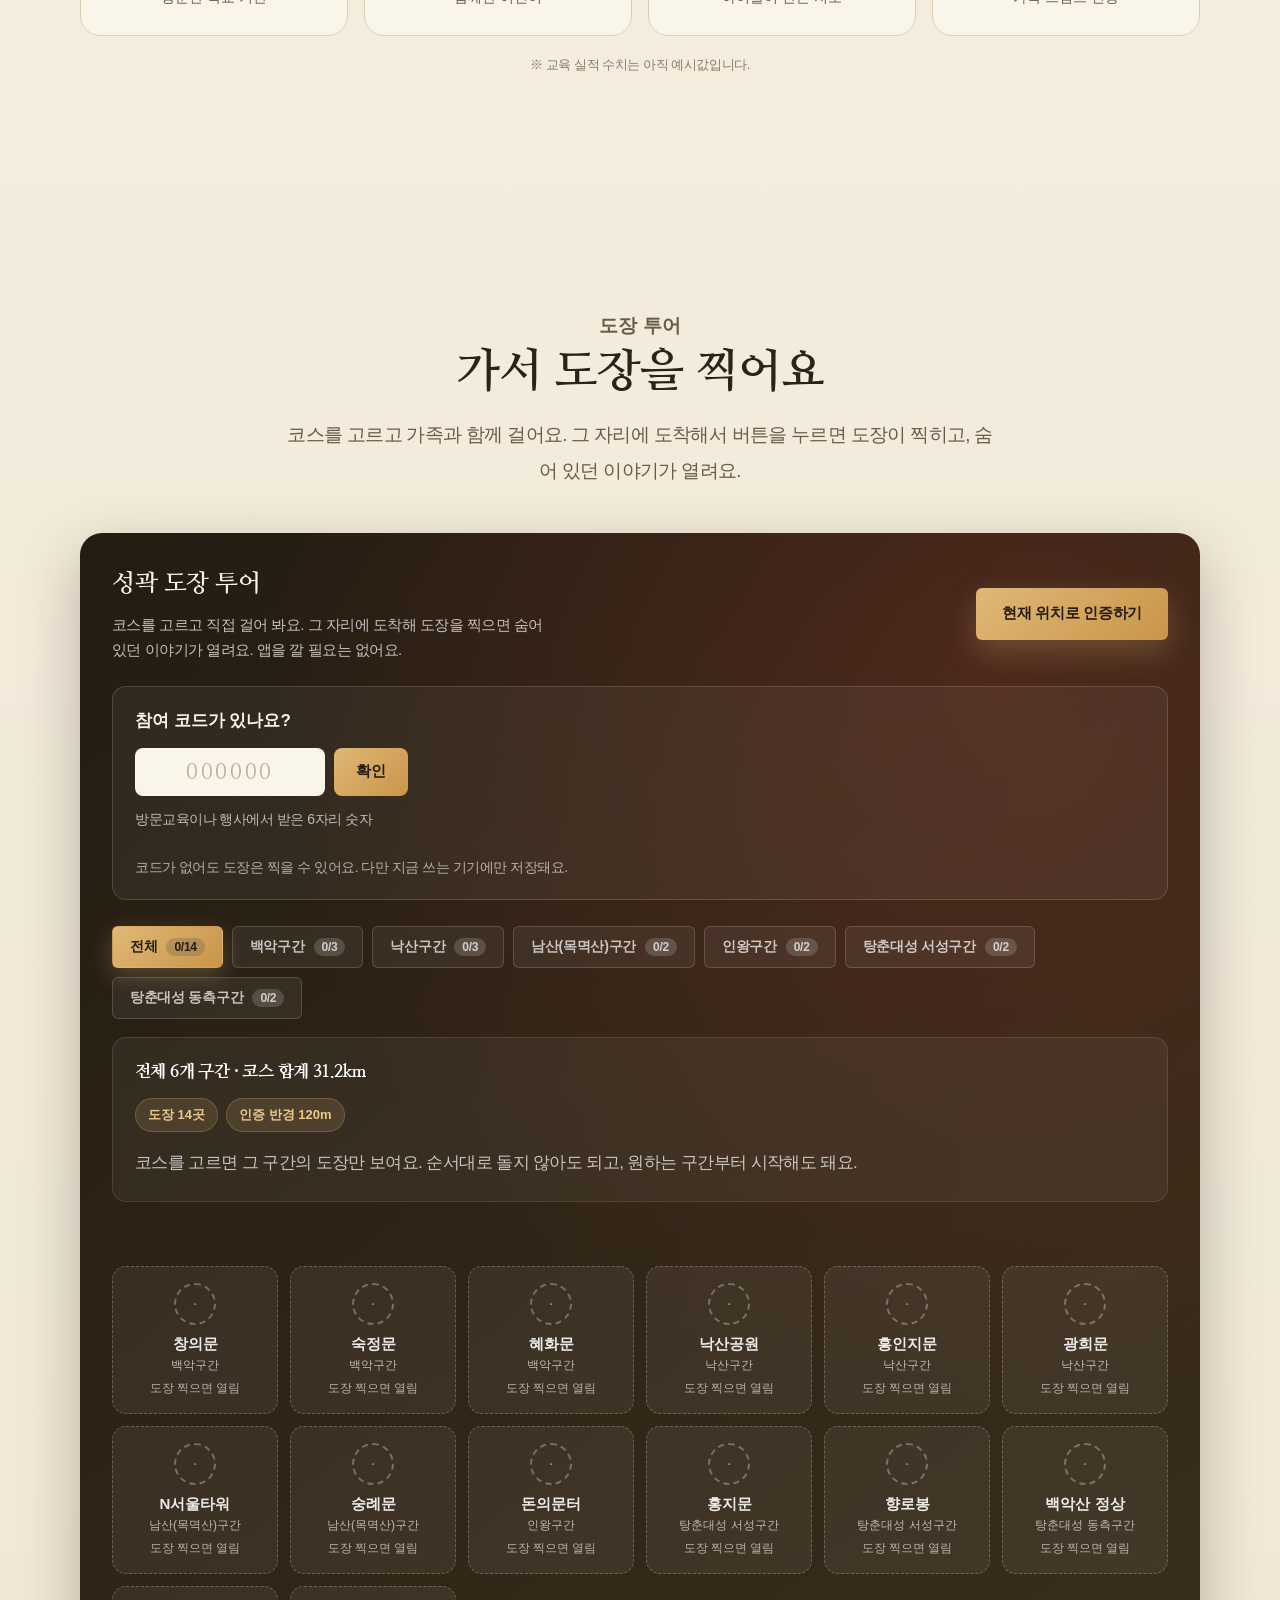
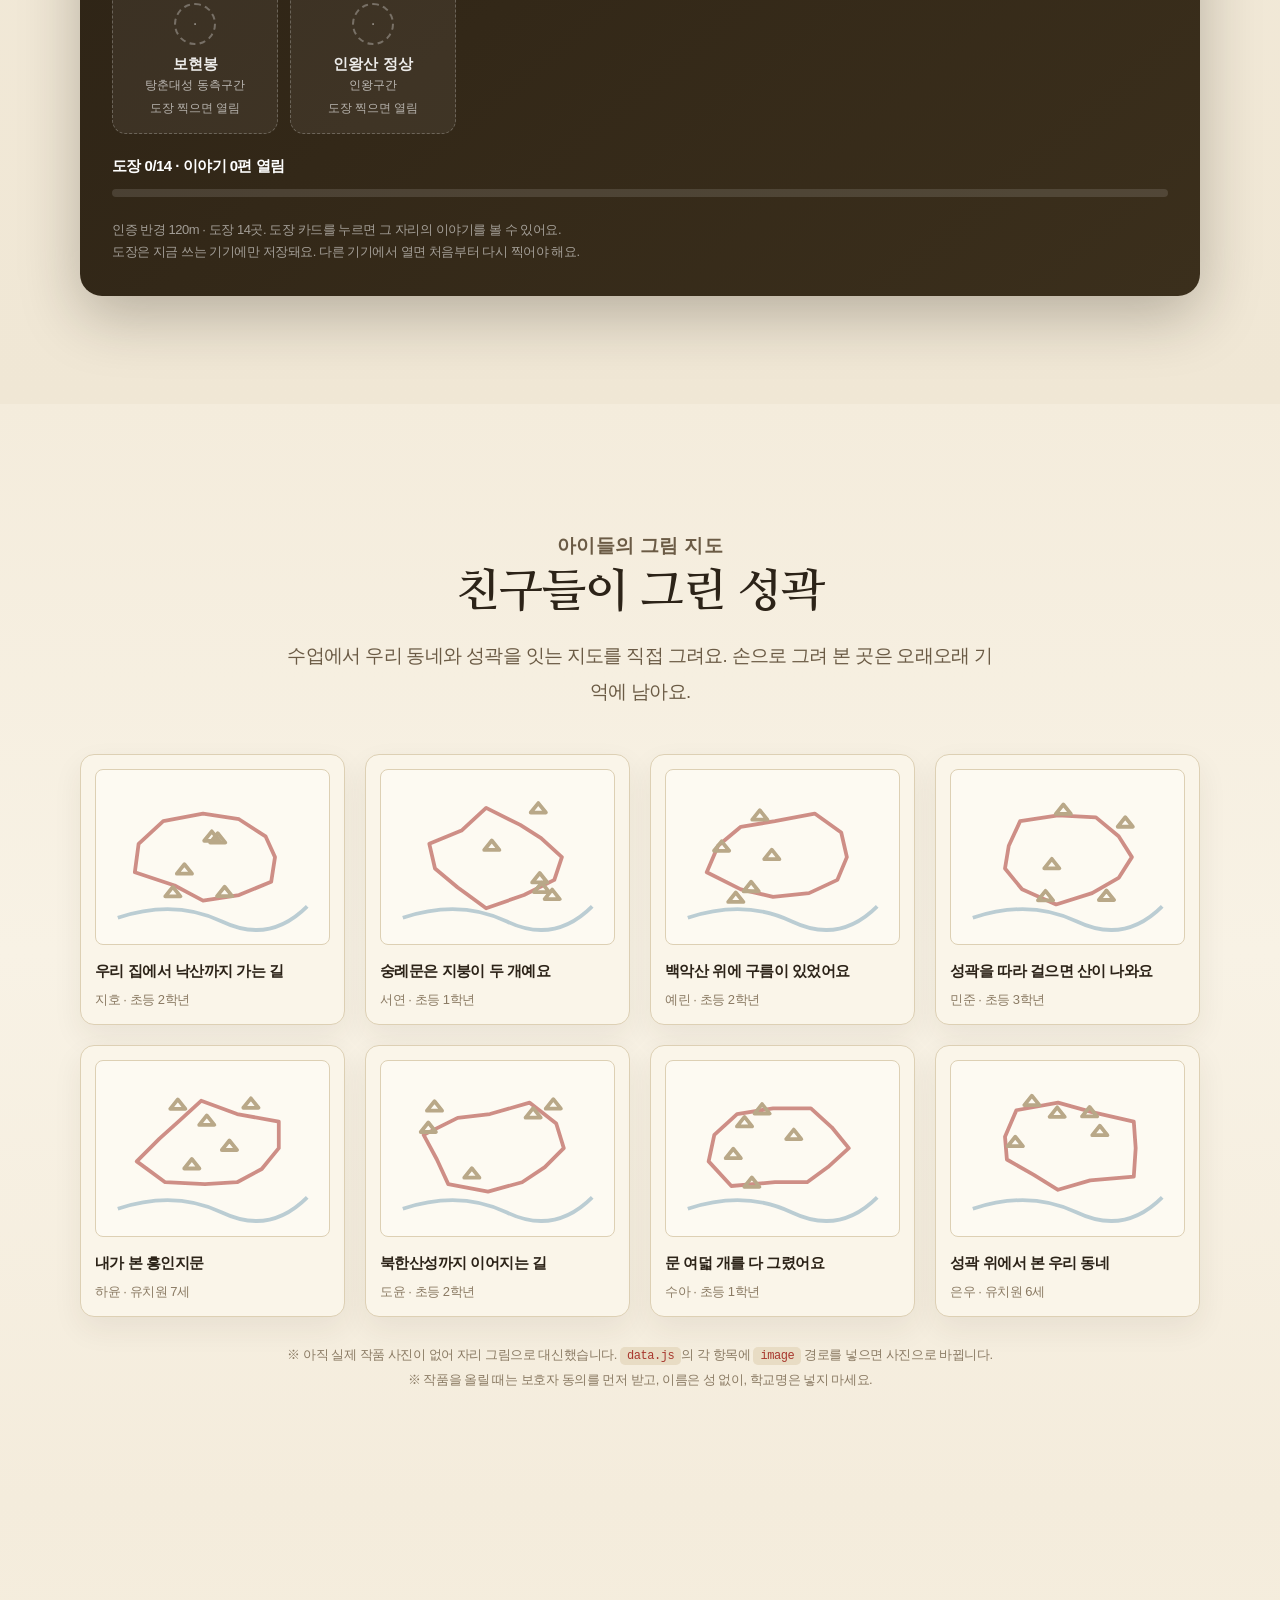
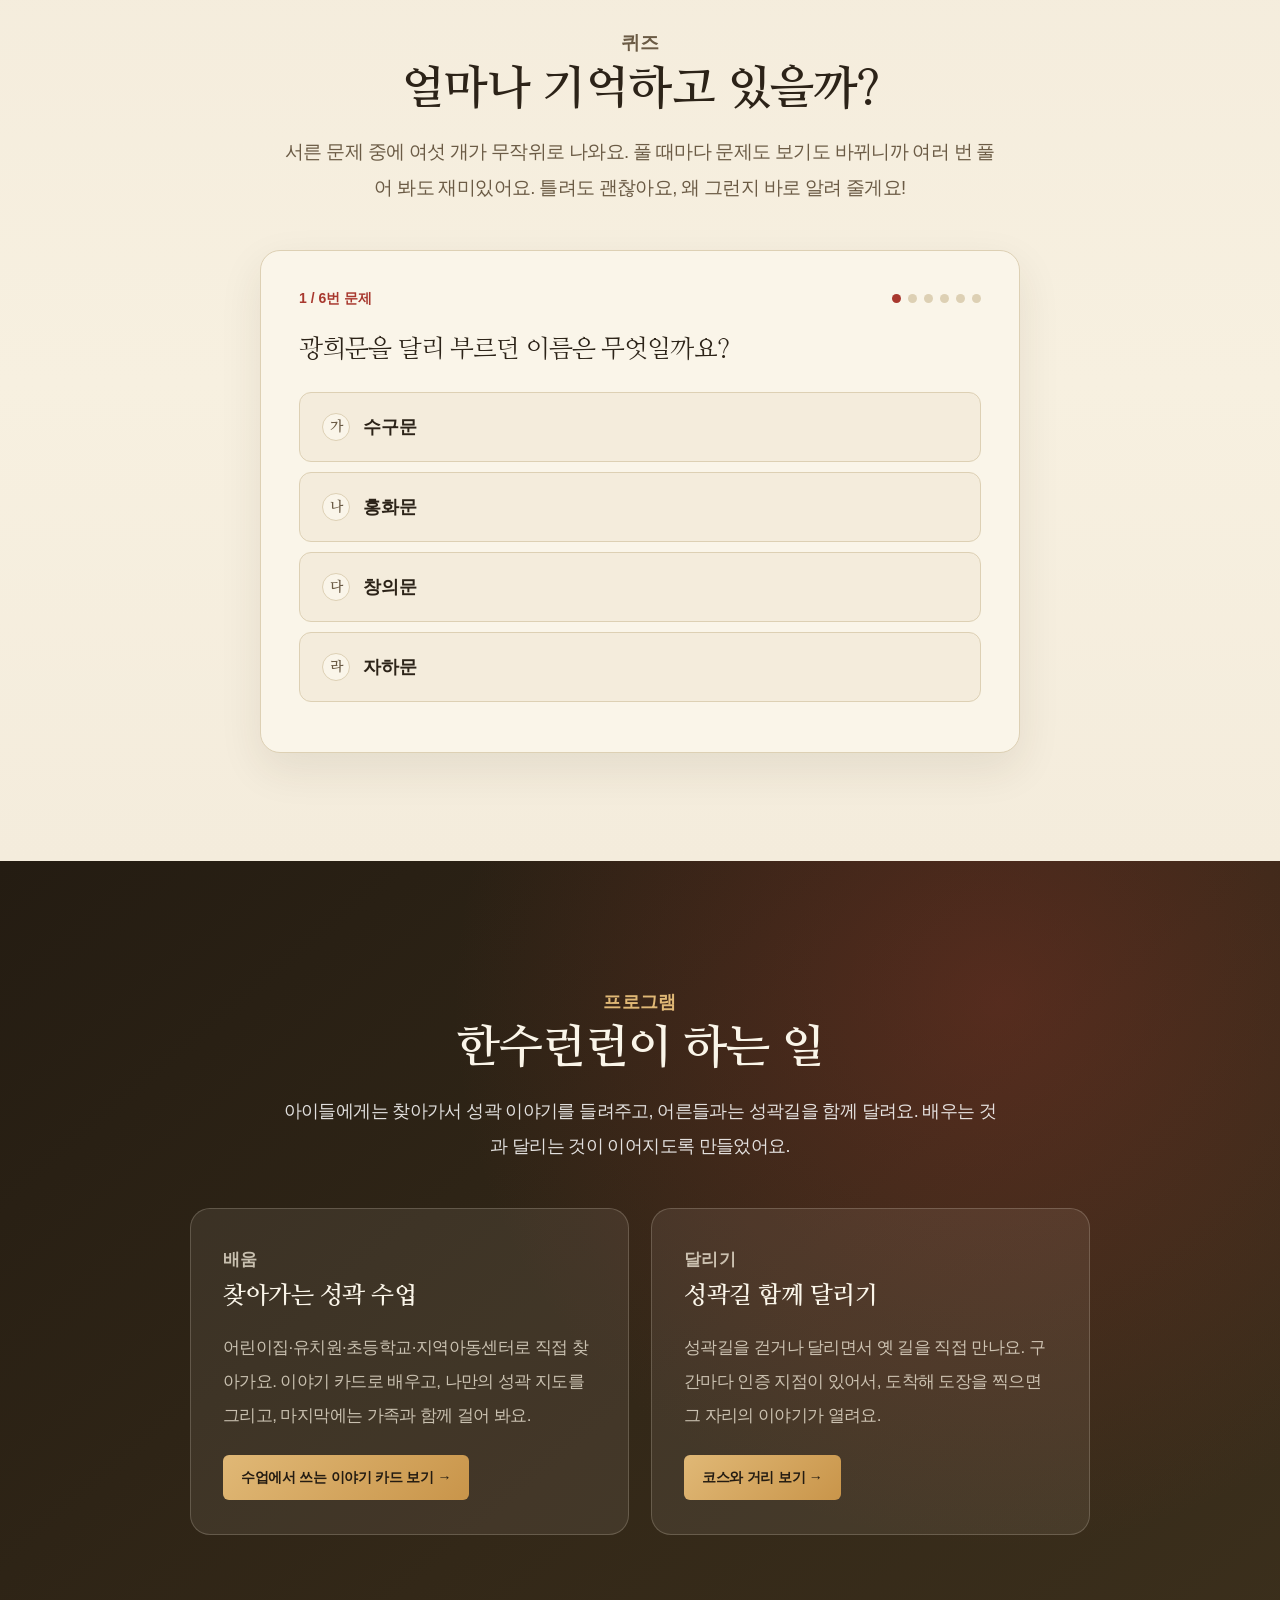
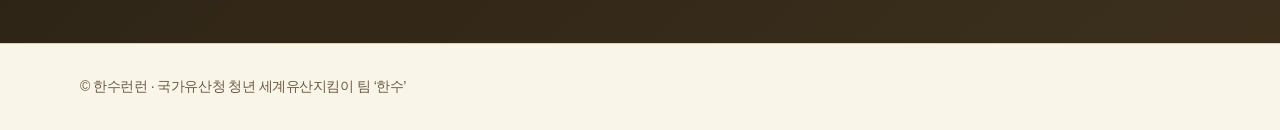
==== commit 2e53e74e: "refactor: 히어로에서 누적 거리를 주인공으로 '배우고 달리는 한양의 수도성곽' 제목보다 지금까지 쌓인 거리가 먼저 눈에 들어오게 자리를 바꿈. 사람들이 관심을 갖는 건 프로" ====
--- a/index.html
+++ b/index.html
@@ -43,16 +43,6 @@
   <main>
     <section class="hero section-pad">
       <div class="container hero-grid">
-        <div class="hero-copy">
-          <p class="eyebrow">국가유산청 청년 세계유산지킴이 팀 ‘한수’</p>
-          <h1>배우고 달리는<br><span>한양의 수도성곽</span></h1>
-          <p class="hero-desc">사람들이 성곽길을 달린 만큼 옛 지도의 성곽 선이 조금씩 채워져요. 그 자리에 가서 도장을 찍으면 숨어 있던 이야기가 열려요. 함께 <b>배우고</b> <b>달리며</b> 성곽을 기억해요.</p>
-          <div class="hero-actions">
-            <a class="button primary" href="#stamp">도장 찍으러 가기</a>
-            <a class="button ghost" href="#record">기록 자세히 보기</a>
-          </div>
-        </div>
-
         <div class="hero-visual" aria-label="누적 기록 요약">
           <div class="orb orb-one"></div>
           <div class="orb orb-two"></div>
@@ -66,6 +56,16 @@
               <div><strong>42.75<em>km</em></strong><span>수도성곽 전체</span></div>
             </div>
           </article>
+        </div>
+
+        <div class="hero-copy">
+          <p class="eyebrow">국가유산청 청년 세계유산지킴이 팀 ‘한수’</p>
+          <h1>배우고 달리는<br><span>한양의 수도성곽</span></h1>
+          <p class="hero-desc">사람들이 성곽길을 달린 만큼 옛 지도의 성곽 선이 조금씩 채워져요. 그 자리에 가서 도장을 찍으면 숨어 있던 이야기가 열려요. 함께 <b>배우고</b> <b>달리며</b> 성곽을 기억해요.</p>
+          <div class="hero-actions">
+            <a class="button primary" href="#stamp">도장 찍으러 가기</a>
+            <a class="button ghost" href="#record">기록 자세히 보기</a>
+          </div>
         </div>
       </div>
     </section>
--- a/style.css
+++ b/style.css
@@ -1164,3 +1164,39 @@
 .quiz-all:hover{background:rgba(168,56,46,.08)}
 .quiz-all:focus-visible{outline:3px solid var(--jucheol);outline-offset:3px}
 @media (max-width:880px){.qr-actions{flex-direction:column}.quiz-all{width:100%}}
+
+/* =====================================================================
+   히어로 — 누적 거리를 주인공으로
+   기록이 먼저 읽히도록 자리를 바꾸고 숫자를 크게 키웠습니다.
+   ===================================================================== */
+.hero-grid{grid-template-columns:1.04fr .96fr;gap:56px}
+.hero-visual{position:relative;min-height:0;display:flex;align-items:center}
+.summary-card{
+  position:static;inset:auto;width:100%;
+  padding:44px 42px 40px;border-radius:24px;
+  background:var(--hanji-card);border:1px solid var(--line);
+  box-shadow:0 26px 70px rgba(60,44,24,.14)
+}
+.card-topline{font-size:14px;letter-spacing:.02em}
+.summary-card h2{
+  margin:10px 0 14px;font-size:clamp(60px,8.4vw,108px);line-height:.98;
+  letter-spacing:-.055em;font-weight:800
+}
+.summary-card h2 em{font-style:normal;font-size:.3em;font-weight:800;margin-left:8px;color:var(--muted)}
+.summary-card p{font-size:16px;line-height:1.75}
+.summary-card .mini-grid{margin-top:26px}
+
+/* 제목은 기록에 자리를 내주고 한 단계 물러선다 */
+h1{font-size:clamp(32px,4.2vw,52px);line-height:1.16}
+.hero-desc{font-size:18px;line-height:1.9;margin-top:22px}
+.hero-actions{margin-top:28px}
+
+@media (max-width:880px){
+  /* 이 규칙이 파일 뒤쪽에 있어 앞선 미디어쿼리의 1단 설정을 덮어쓴다.
+     같은 특정도면 나중 규칙이 이기므로 여기서 다시 명시한다. */
+  .hero-grid{grid-template-columns:1fr;gap:32px}
+  .hero-visual{margin-top:0}
+  .summary-card{padding:30px 24px 26px}
+  .summary-card h2{font-size:clamp(52px,15vw,76px)}
+  .hero-desc{font-size:17px}
+}
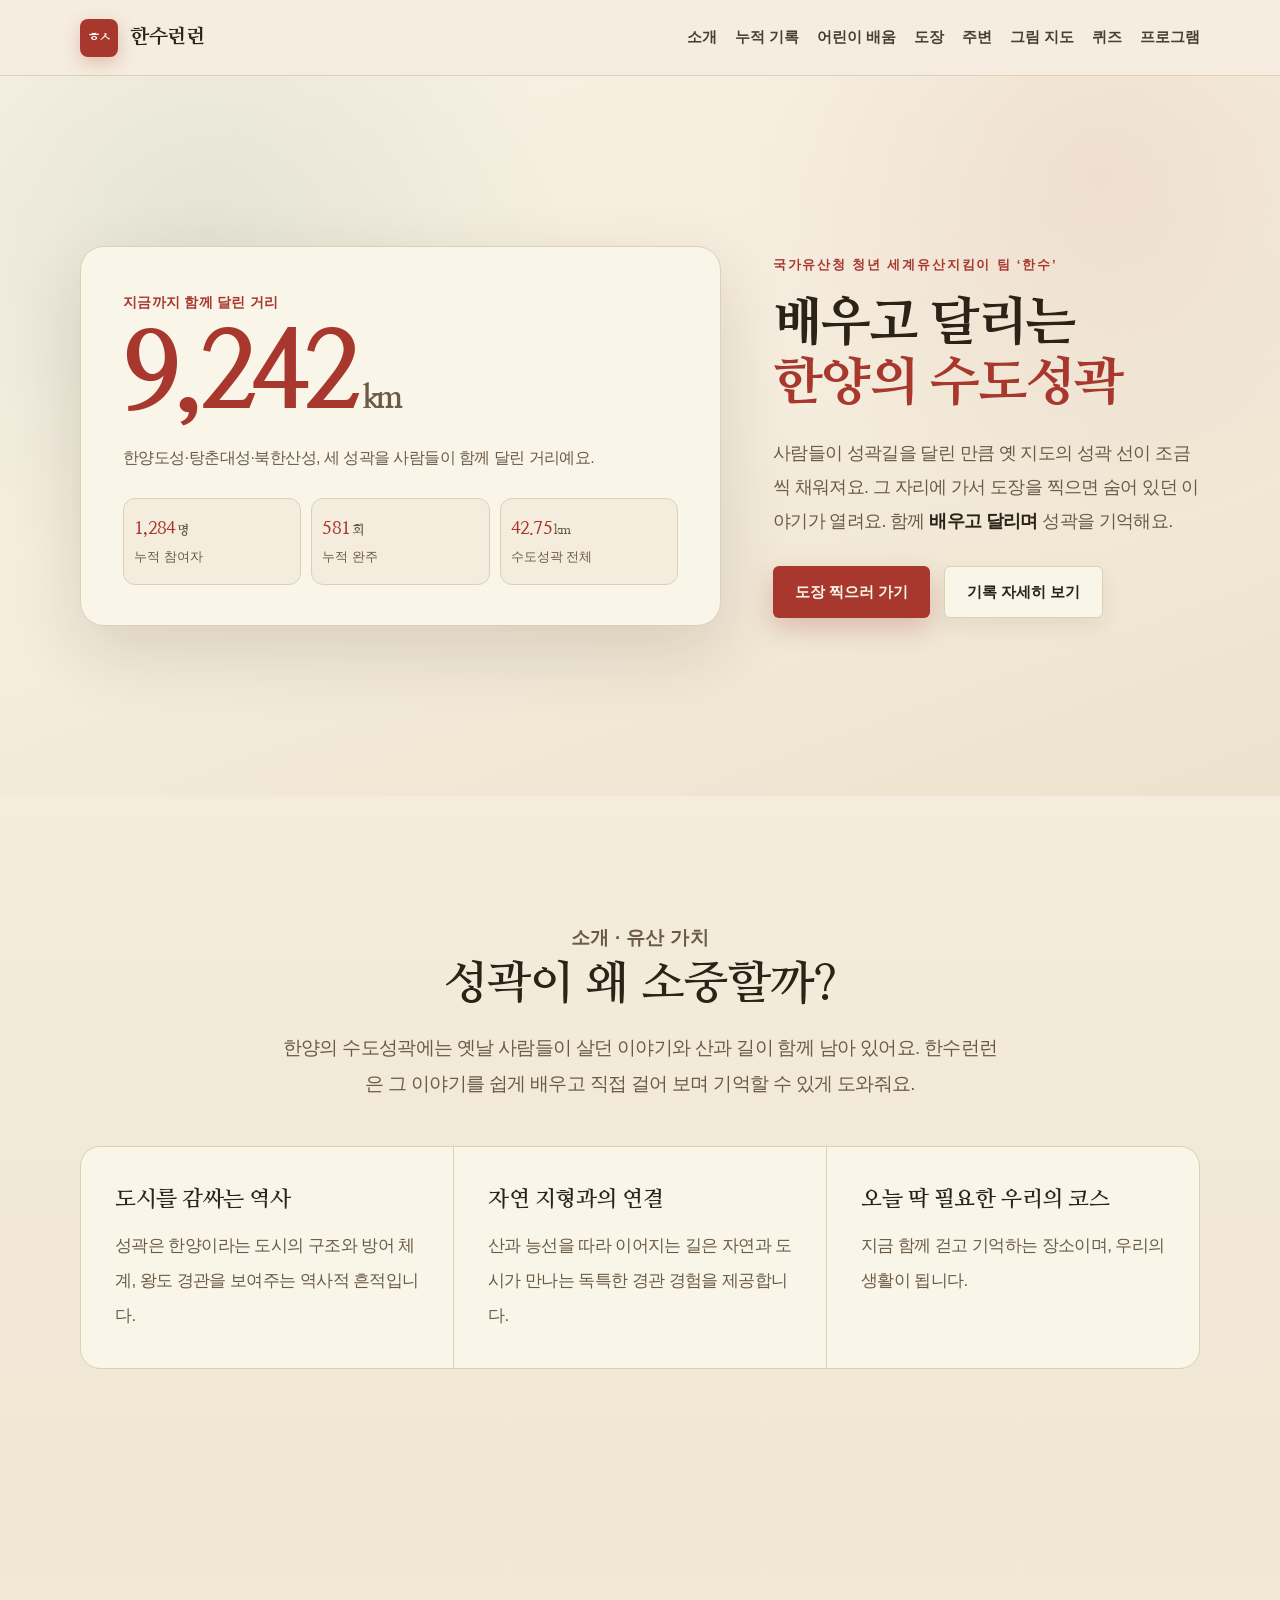
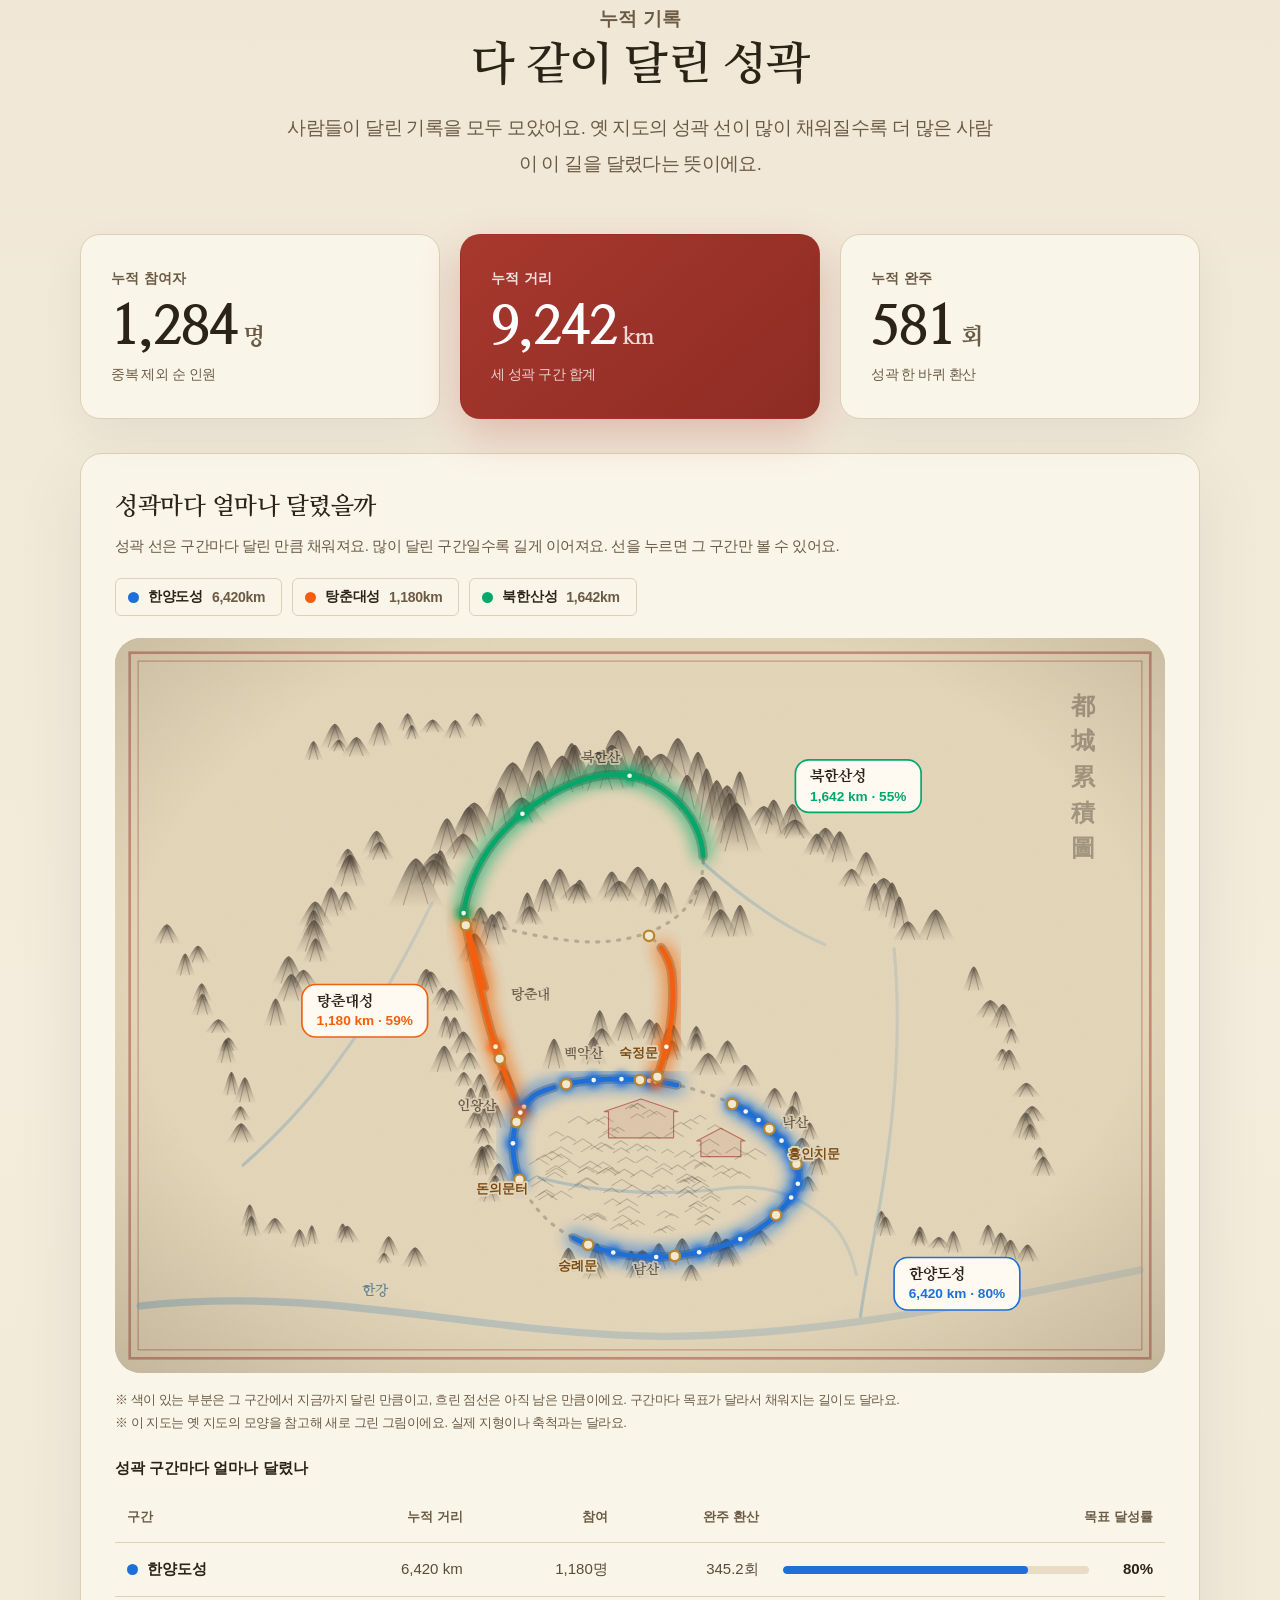
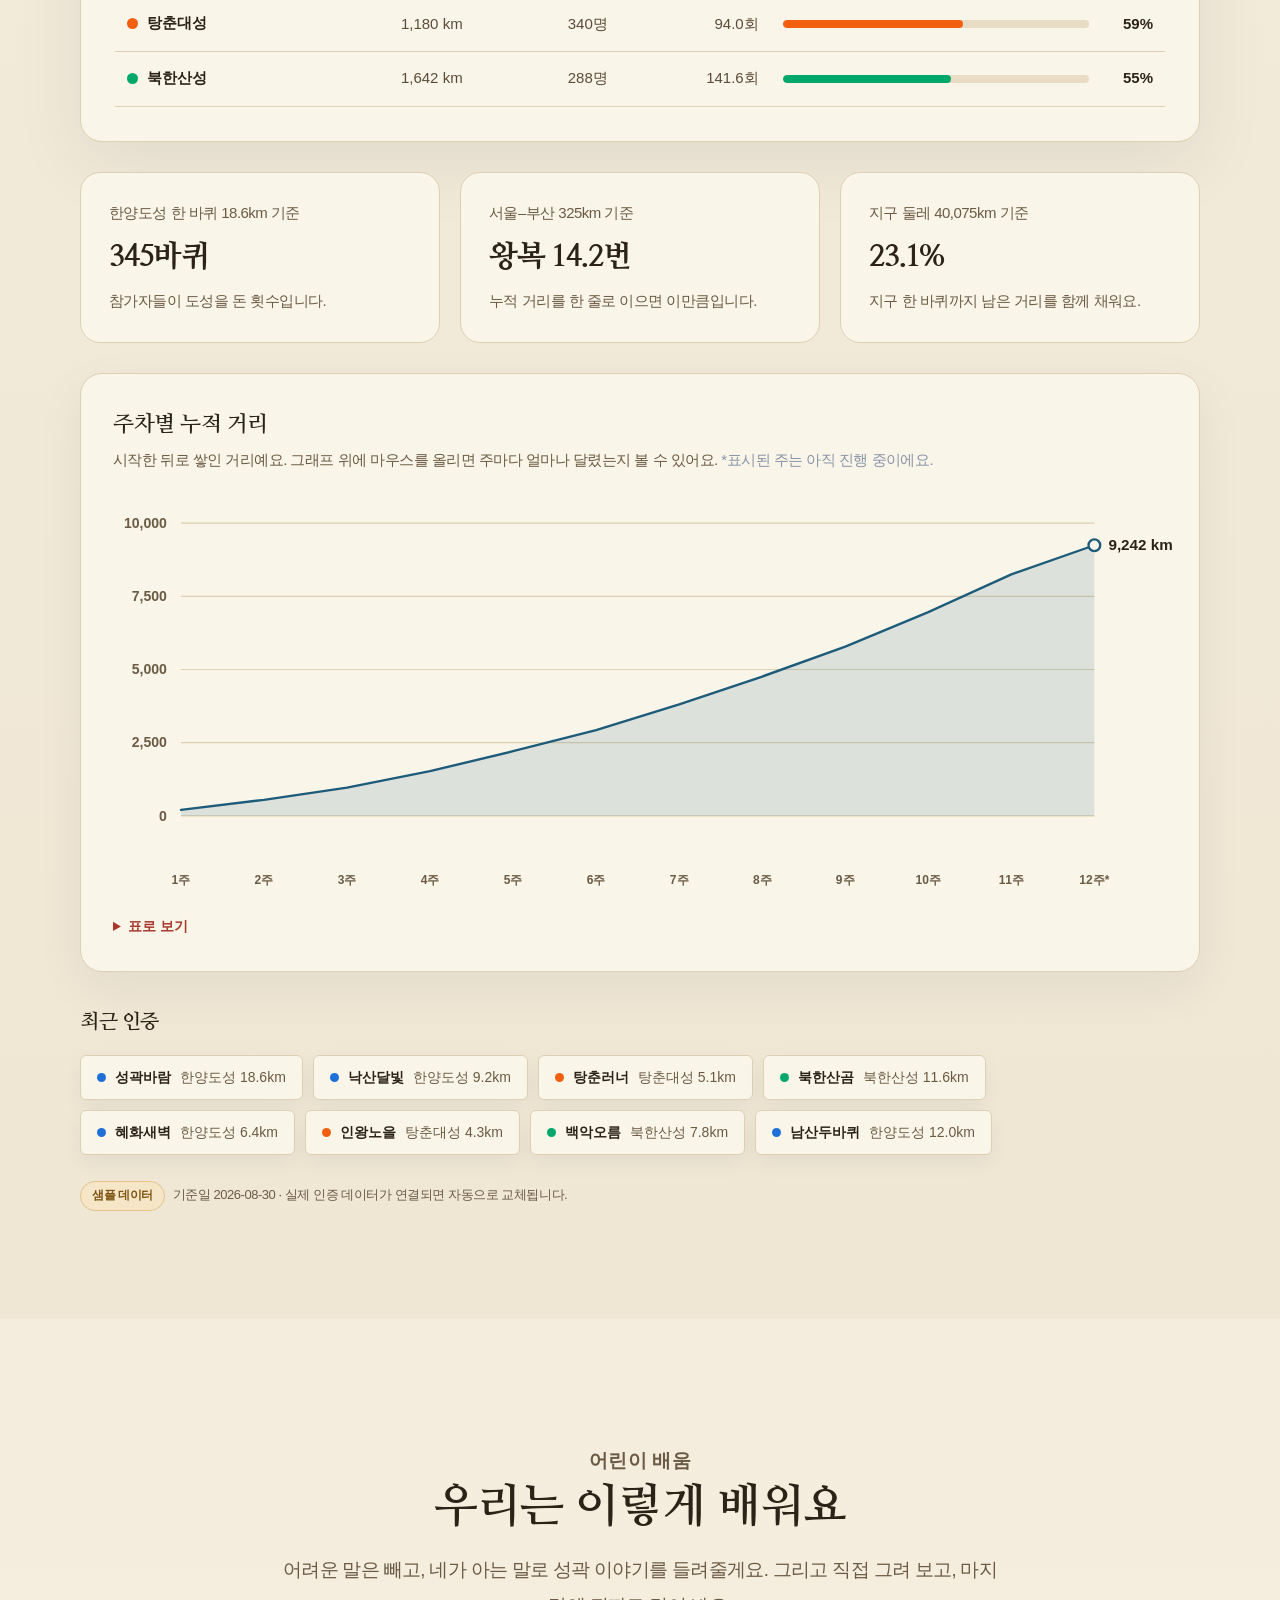
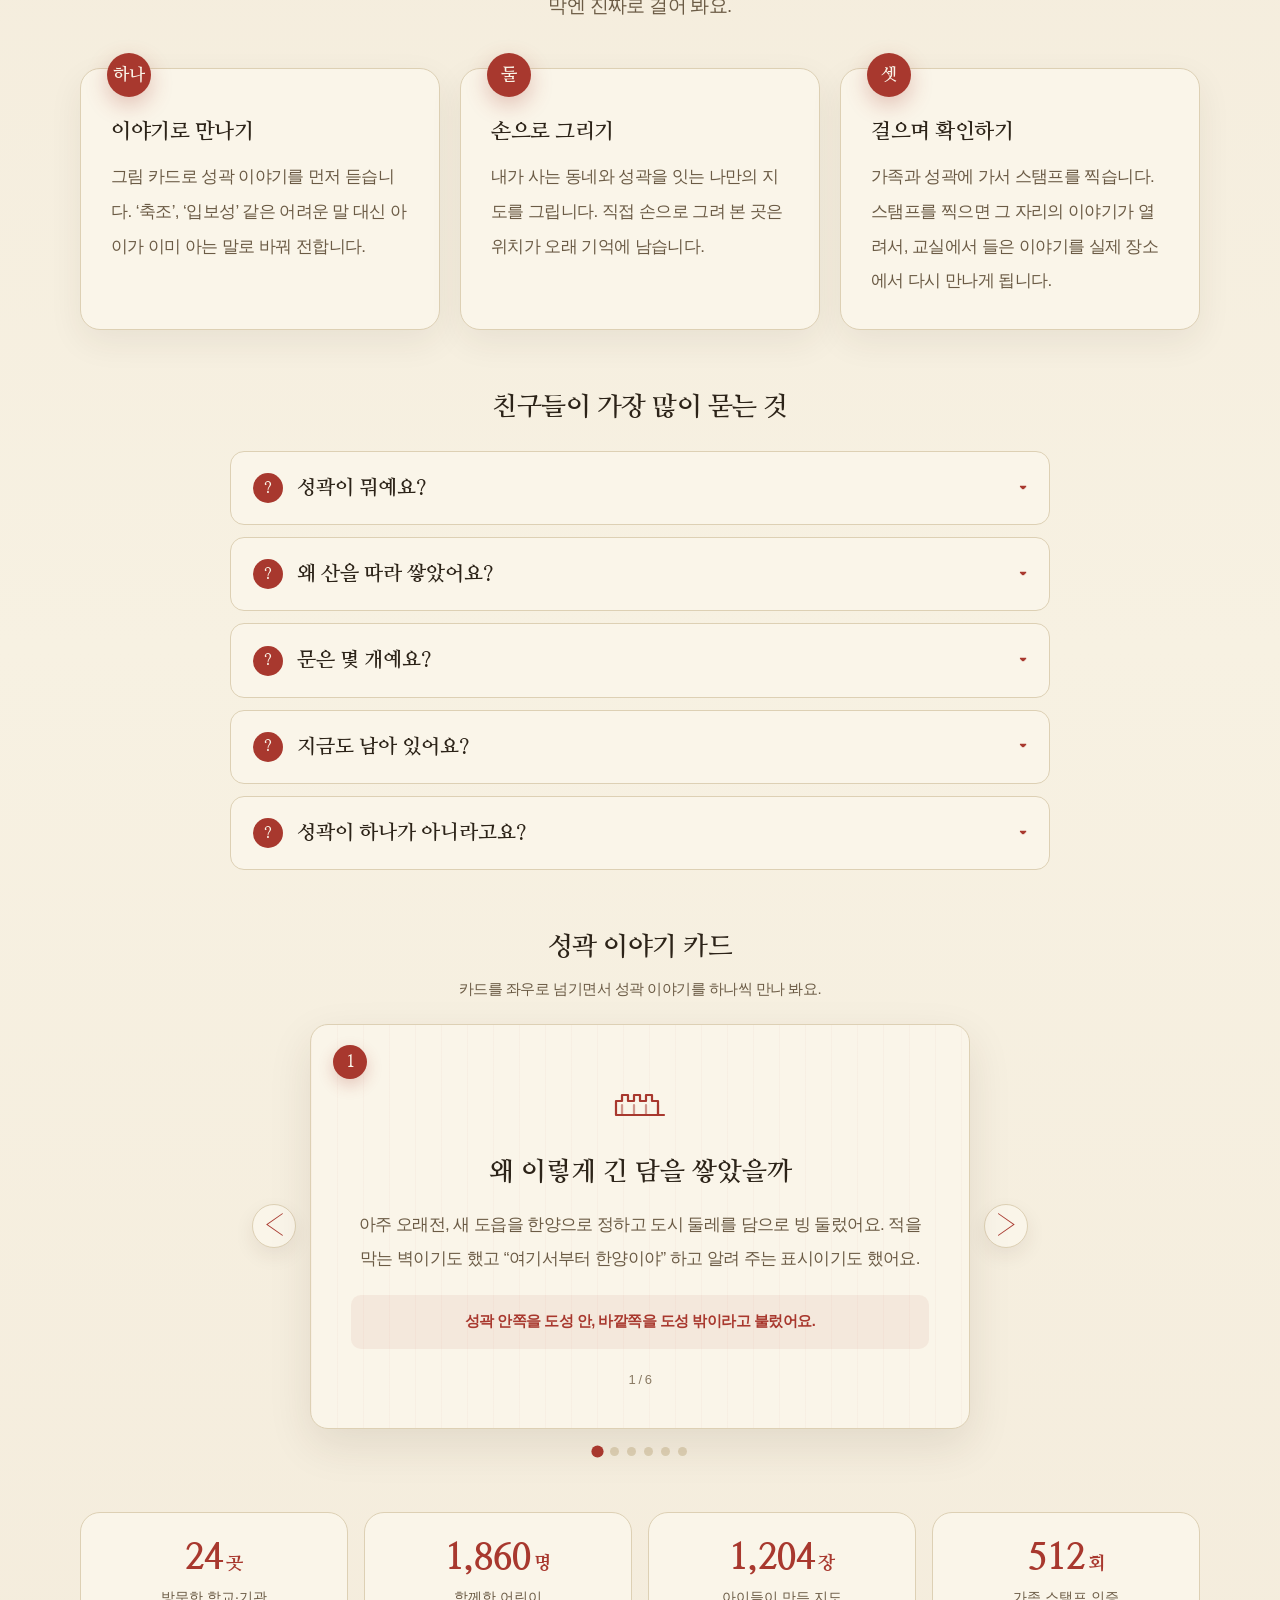
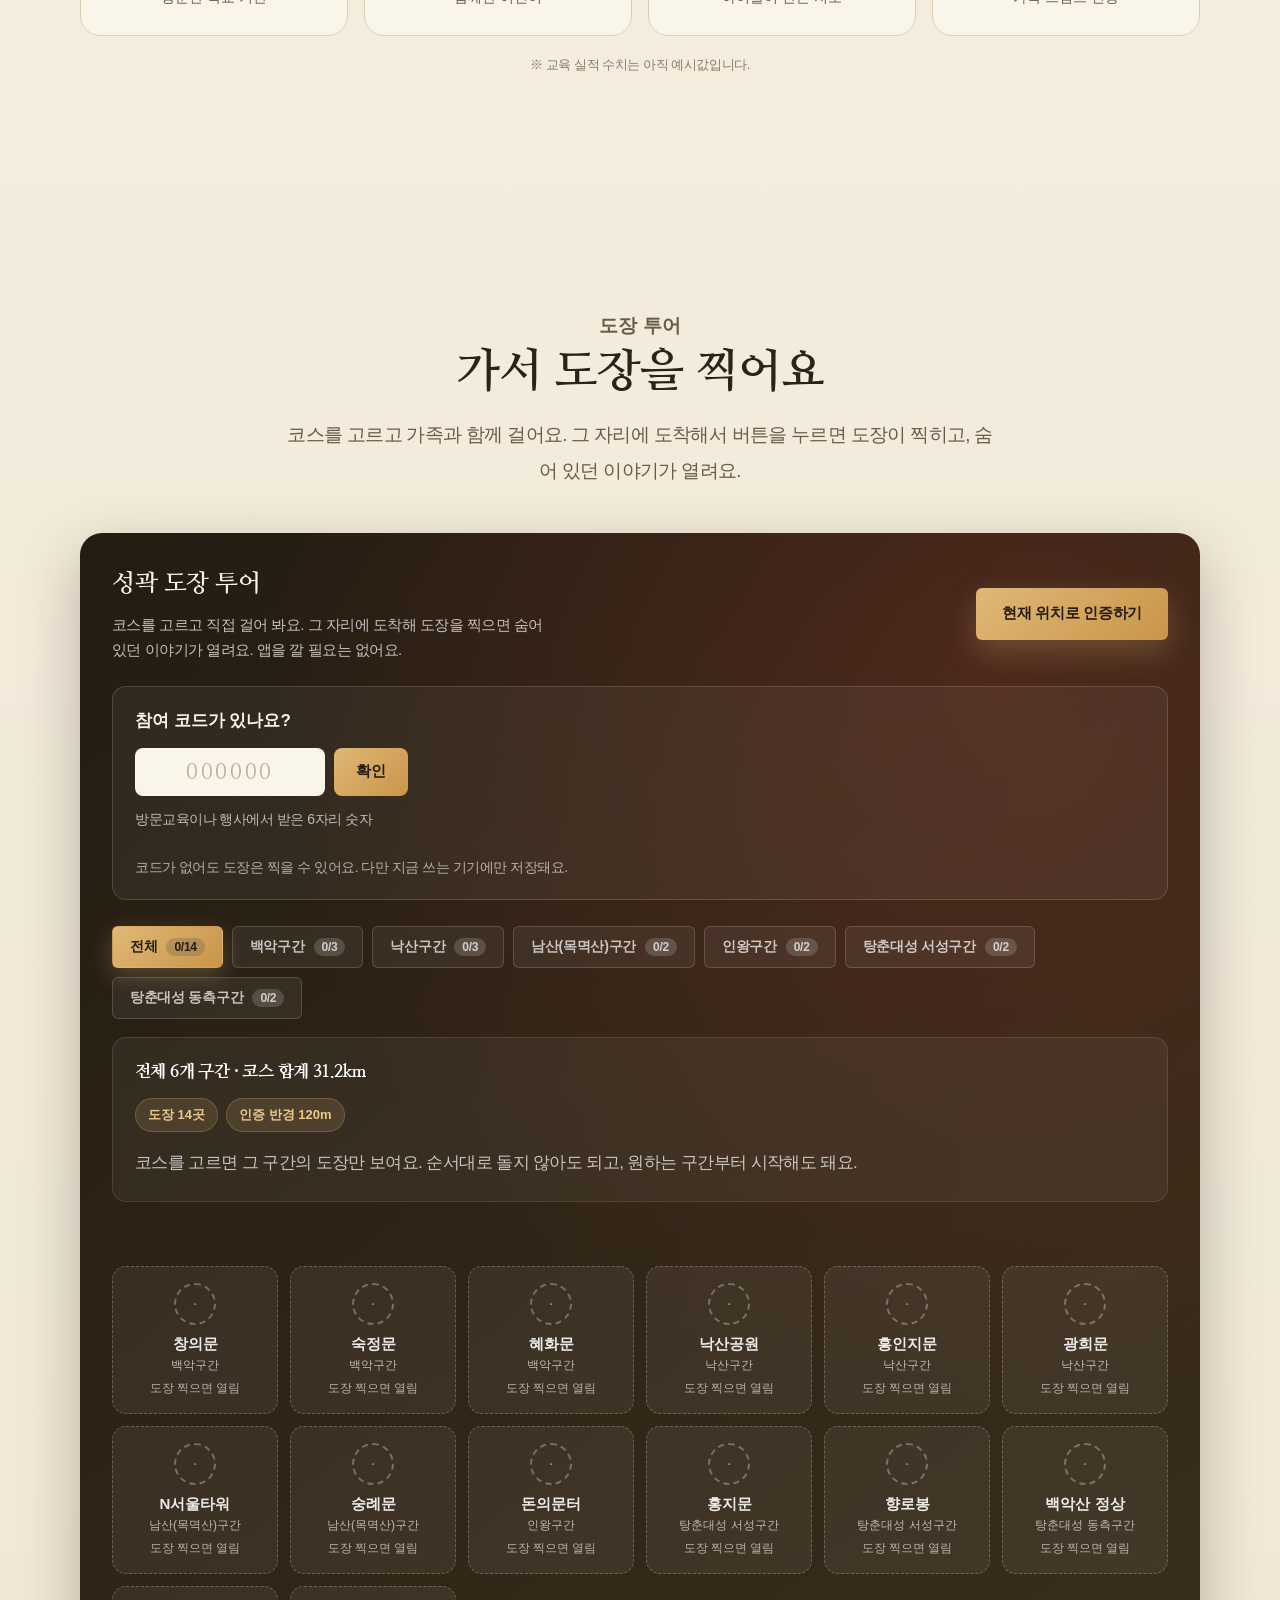
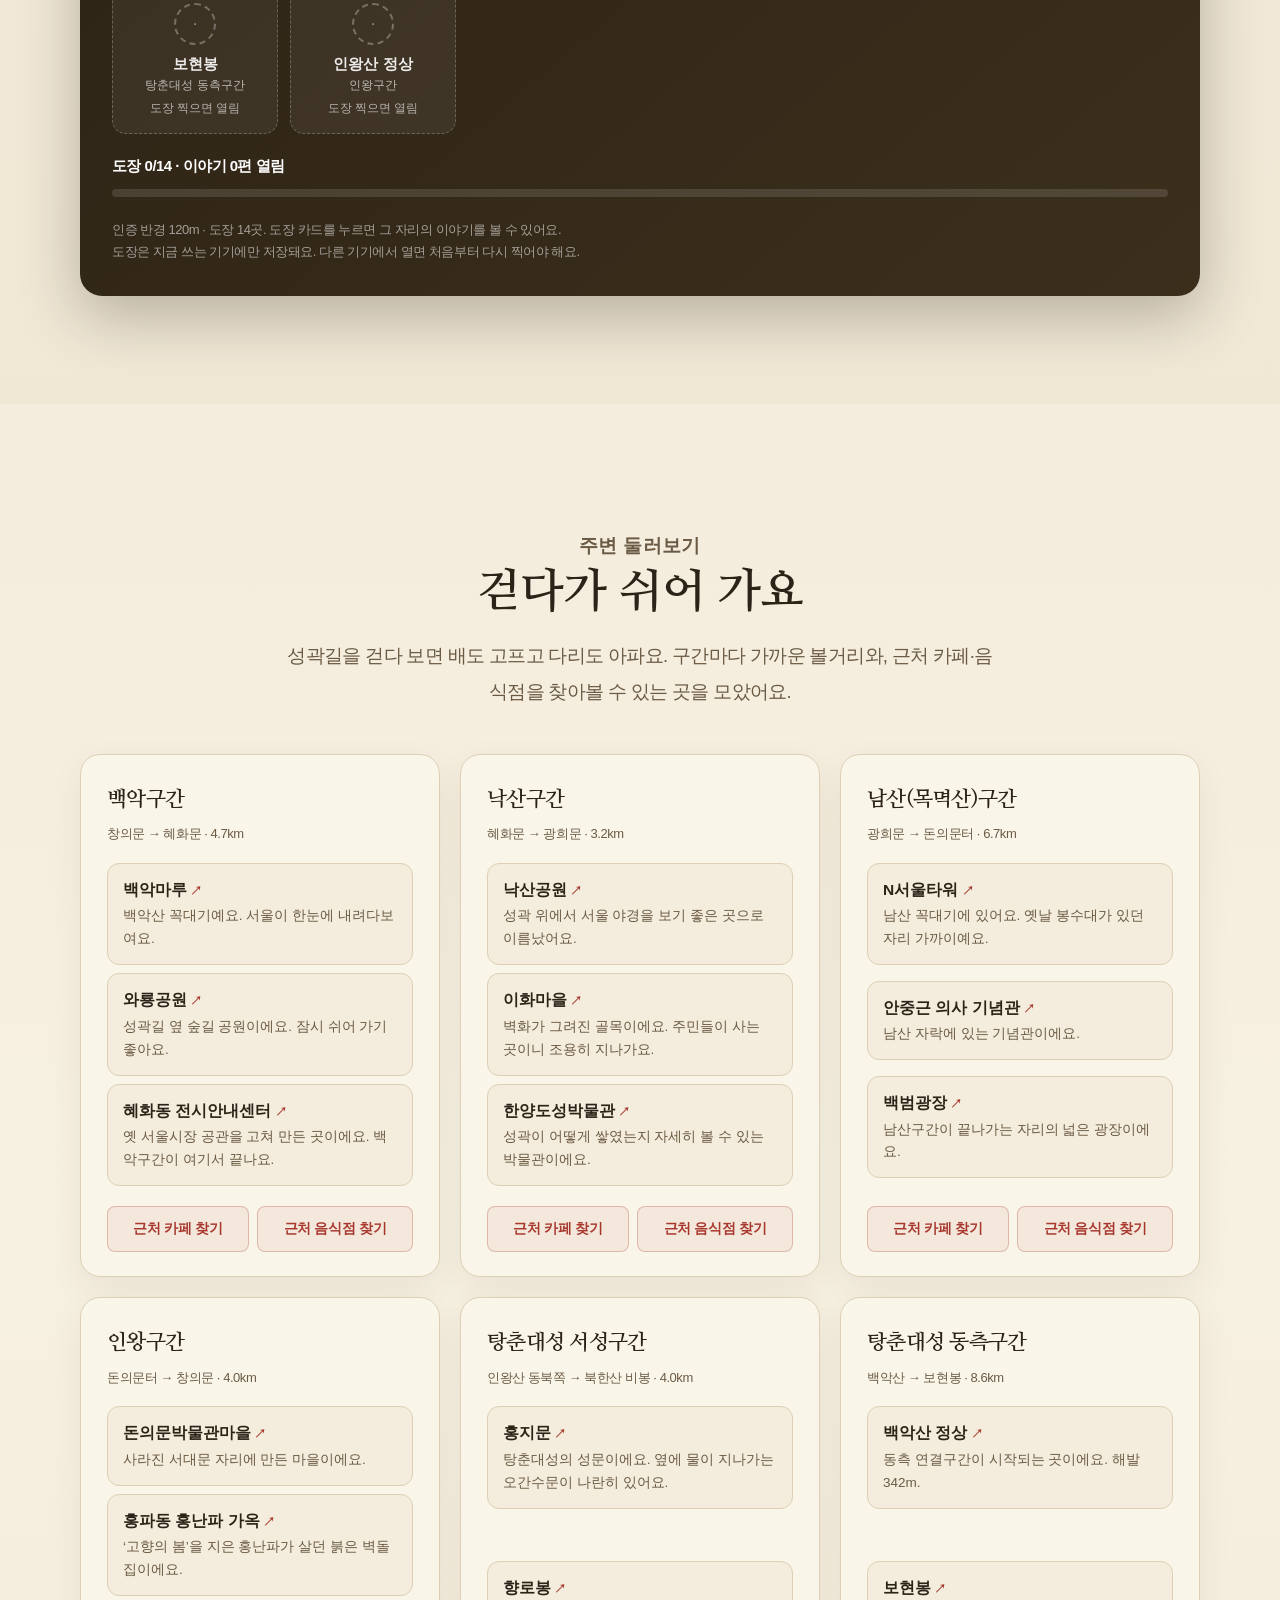
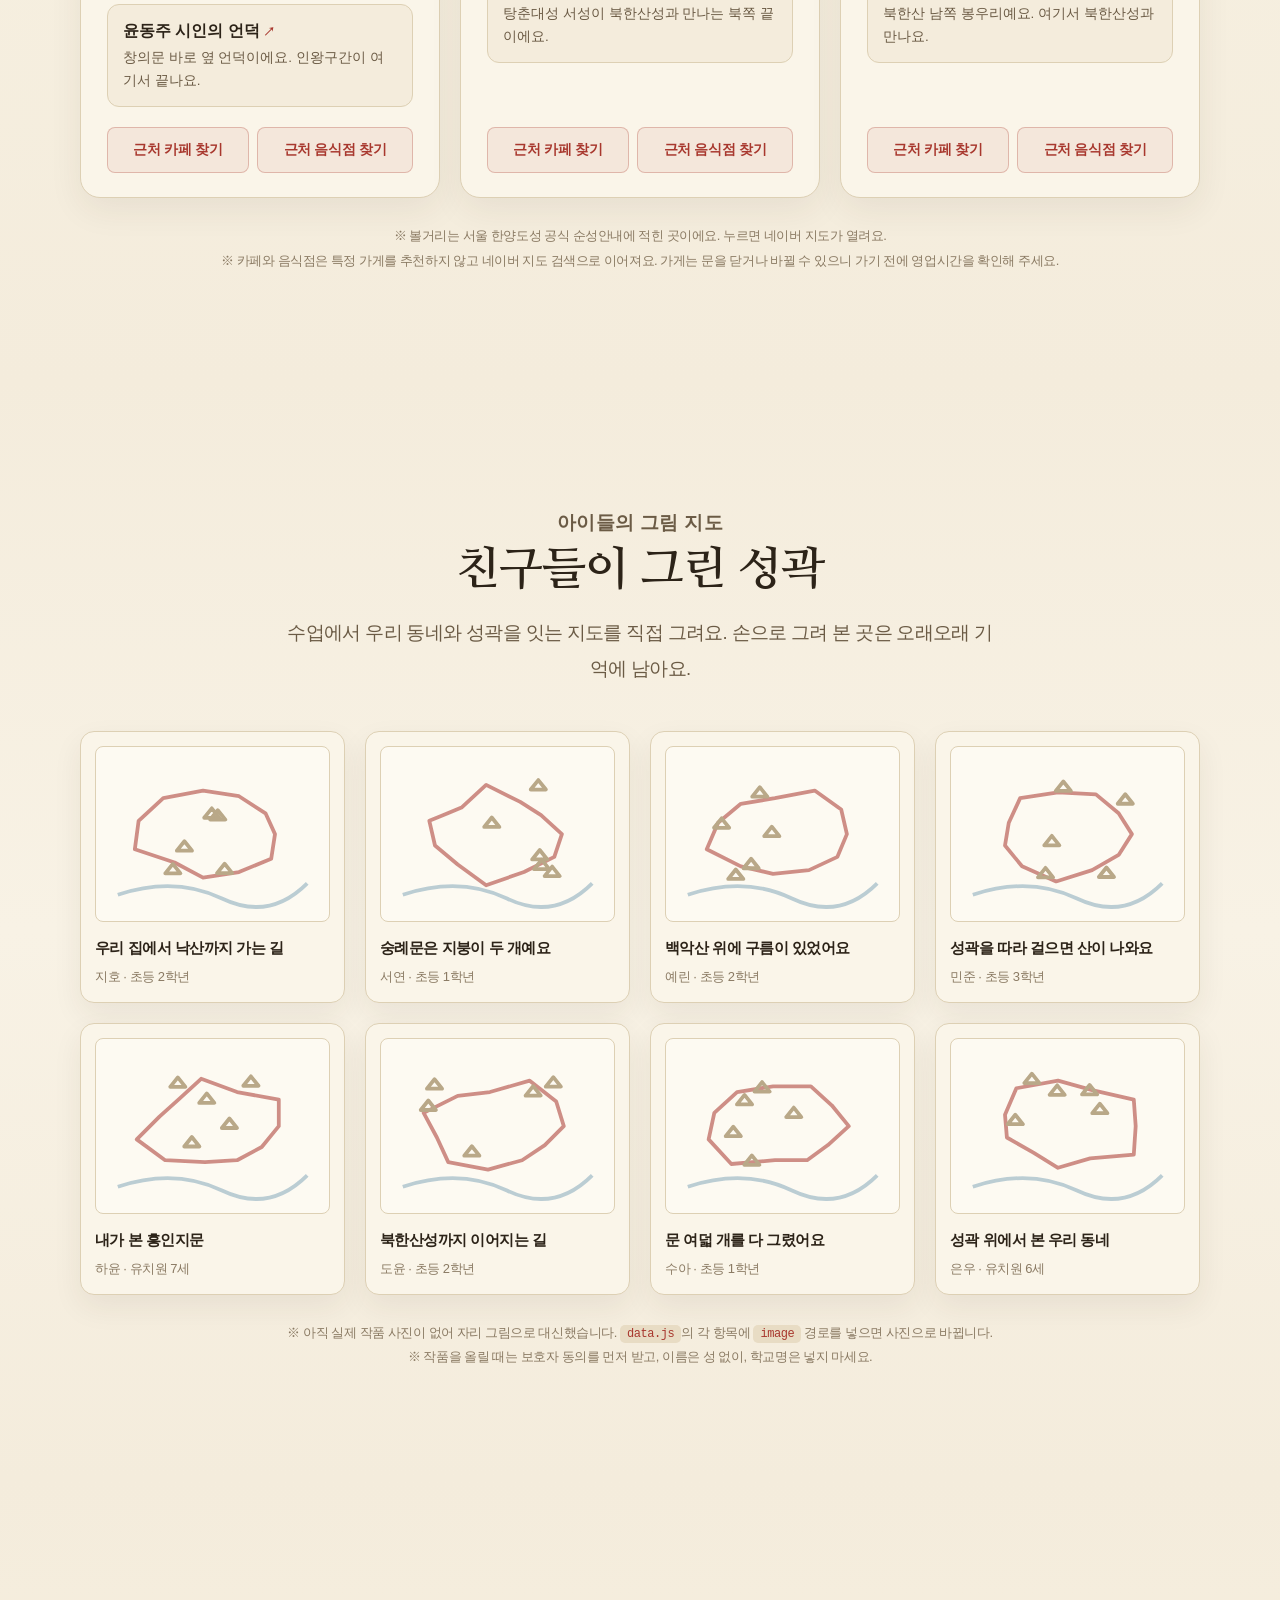
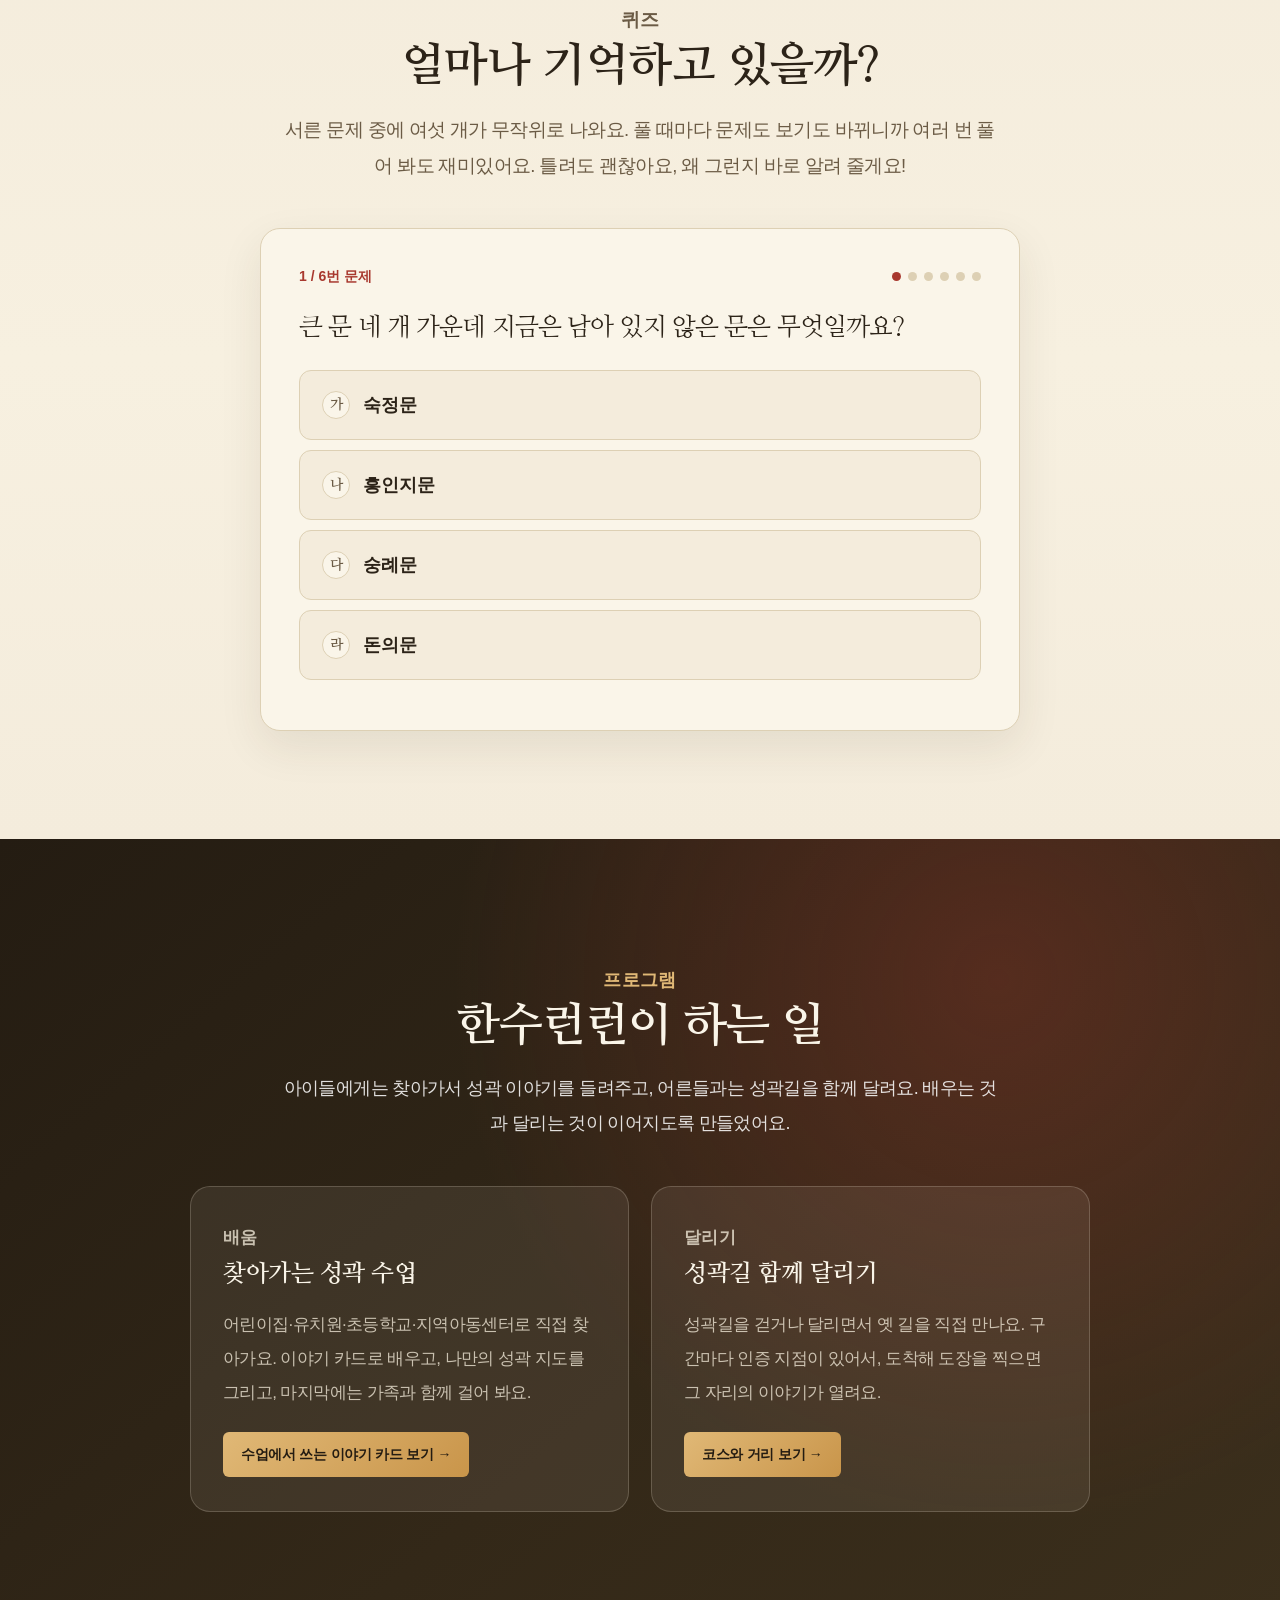
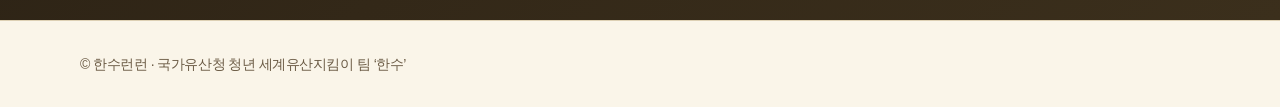
==== commit 32aa33e3: "feat: 성곽길 주변 둘러보기 · 히어로 비율 조정 주변 둘러보기 (#around) - 구간마다 가까운 볼거리와 근처 카페·음식점 찾기를 모은 섹션.   성곽길을 걷는 사람을 주" ====
--- a/index.html
+++ b/index.html
@@ -33,6 +33,7 @@
       <a href="#record">누적 기록</a>
       <a href="#kids">어린이 배움</a>
       <a href="#stamp">도장</a>
+      <a href="#around">주변</a>
       <a href="#gallery">그림 지도</a>
       <a href="#quiz">퀴즈</a>
       <a href="#learn">프로그램</a>
@@ -357,6 +358,18 @@
       </div>
     </section>
 
+    <section class="section-pad around-sec" id="around">
+      <div class="container">
+        <div class="section-head center">
+          <p class="section-label">주변 둘러보기</p>
+          <h2>걷다가 쉬어 가요</h2>
+          <p>성곽길을 걷다 보면 배도 고프고 다리도 아파요. 구간마다 가까운 볼거리와, 근처 카페·음식점을 찾아볼 수 있는 곳을 모았어요.</p>
+        </div>
+        <ul class="around-grid" id="aroundGrid"></ul>
+        <p class="around-note" id="aroundNote"></p>
+      </div>
+    </section>
+
     <section class="section-pad gallery-sec" id="gallery">
       <div class="container">
         <div class="section-head center">
--- a/style.css
+++ b/style.css
@@ -1169,7 +1169,7 @@
    히어로 — 누적 거리를 주인공으로
    기록이 먼저 읽히도록 자리를 바꾸고 숫자를 크게 키웠습니다.
    ===================================================================== */
-.hero-grid{grid-template-columns:1.04fr .96fr;gap:56px}
+.hero-grid{grid-template-columns:1.2fr .8fr;gap:52px;align-items:center}
 .hero-visual{position:relative;min-height:0;display:flex;align-items:center}
 .summary-card{
   position:static;inset:auto;width:100%;
@@ -1200,3 +1200,40 @@
   .summary-card h2{font-size:clamp(52px,15vw,76px)}
   .hero-desc{font-size:17px}
 }
+
+/* =====================================================================
+   성곽길 주변 둘러보기 (#around)
+   ===================================================================== */
+.around-sec{background:linear-gradient(180deg,var(--hanji) 0%,#f7f1e2 50%,var(--hanji) 100%)}
+.around-grid{list-style:none;padding:0;margin:0;display:grid;gap:20px;grid-template-columns:repeat(3,1fr)}
+.around-card{
+  display:flex;flex-direction:column;padding:28px 26px 24px;border-radius:var(--radius);
+  background:var(--hanji-card);border:1px solid var(--line);box-shadow:0 12px 34px rgba(60,44,24,.07)
+}
+.ar-course{margin:0;font-family:var(--serif);font-size:21px;font-weight:700;color:var(--ink)}
+.ar-route{margin:6px 0 18px;font-size:13px;color:var(--muted);font-variant-numeric:tabular-nums}
+.ar-spots{list-style:none;padding:0;margin:0 0 20px;display:grid;gap:8px;flex:1 1 auto}
+.ar-spot{
+  display:block;padding:13px 15px;border-radius:12px;
+  background:var(--hanji);border:1px solid var(--line);transition:.18s ease
+}
+.ar-spot b{
+  display:block;font-size:15.5px;font-weight:800;color:var(--ink);margin-bottom:3px
+}
+.ar-spot b::after{content:' ↗';font-size:12px;color:var(--jucheol);font-weight:700}
+.ar-spot span{display:block;font-size:13.5px;line-height:1.7;color:var(--muted)}
+.ar-spot:hover{border-color:var(--jucheol);background:#fbf5e8;transform:translateY(-2px)}
+.ar-spot:focus-visible{outline:3px solid var(--jucheol);outline-offset:2px}
+.ar-search{display:flex;flex-wrap:wrap;gap:8px}
+.ar-search a{
+  flex:1 1 auto;text-align:center;padding:11px 12px;border-radius:8px;
+  font-size:13.5px;font-weight:800;letter-spacing:-.02em;
+  color:var(--jucheol);background:rgba(168,56,46,.07);border:1px solid rgba(168,56,46,.28);
+  transition:.18s ease
+}
+.ar-search a:hover{background:var(--jucheol);color:var(--hanji-card);border-color:var(--jucheol)}
+.ar-search a:focus-visible{outline:3px solid var(--jucheol);outline-offset:2px}
+.around-note{margin:26px 0 0;text-align:center;font-size:13px;line-height:1.9;color:#8a7a63}
+
+@media (max-width:1180px){.around-grid{grid-template-columns:repeat(2,1fr)}}
+@media (max-width:680px){.around-grid{grid-template-columns:1fr}}
